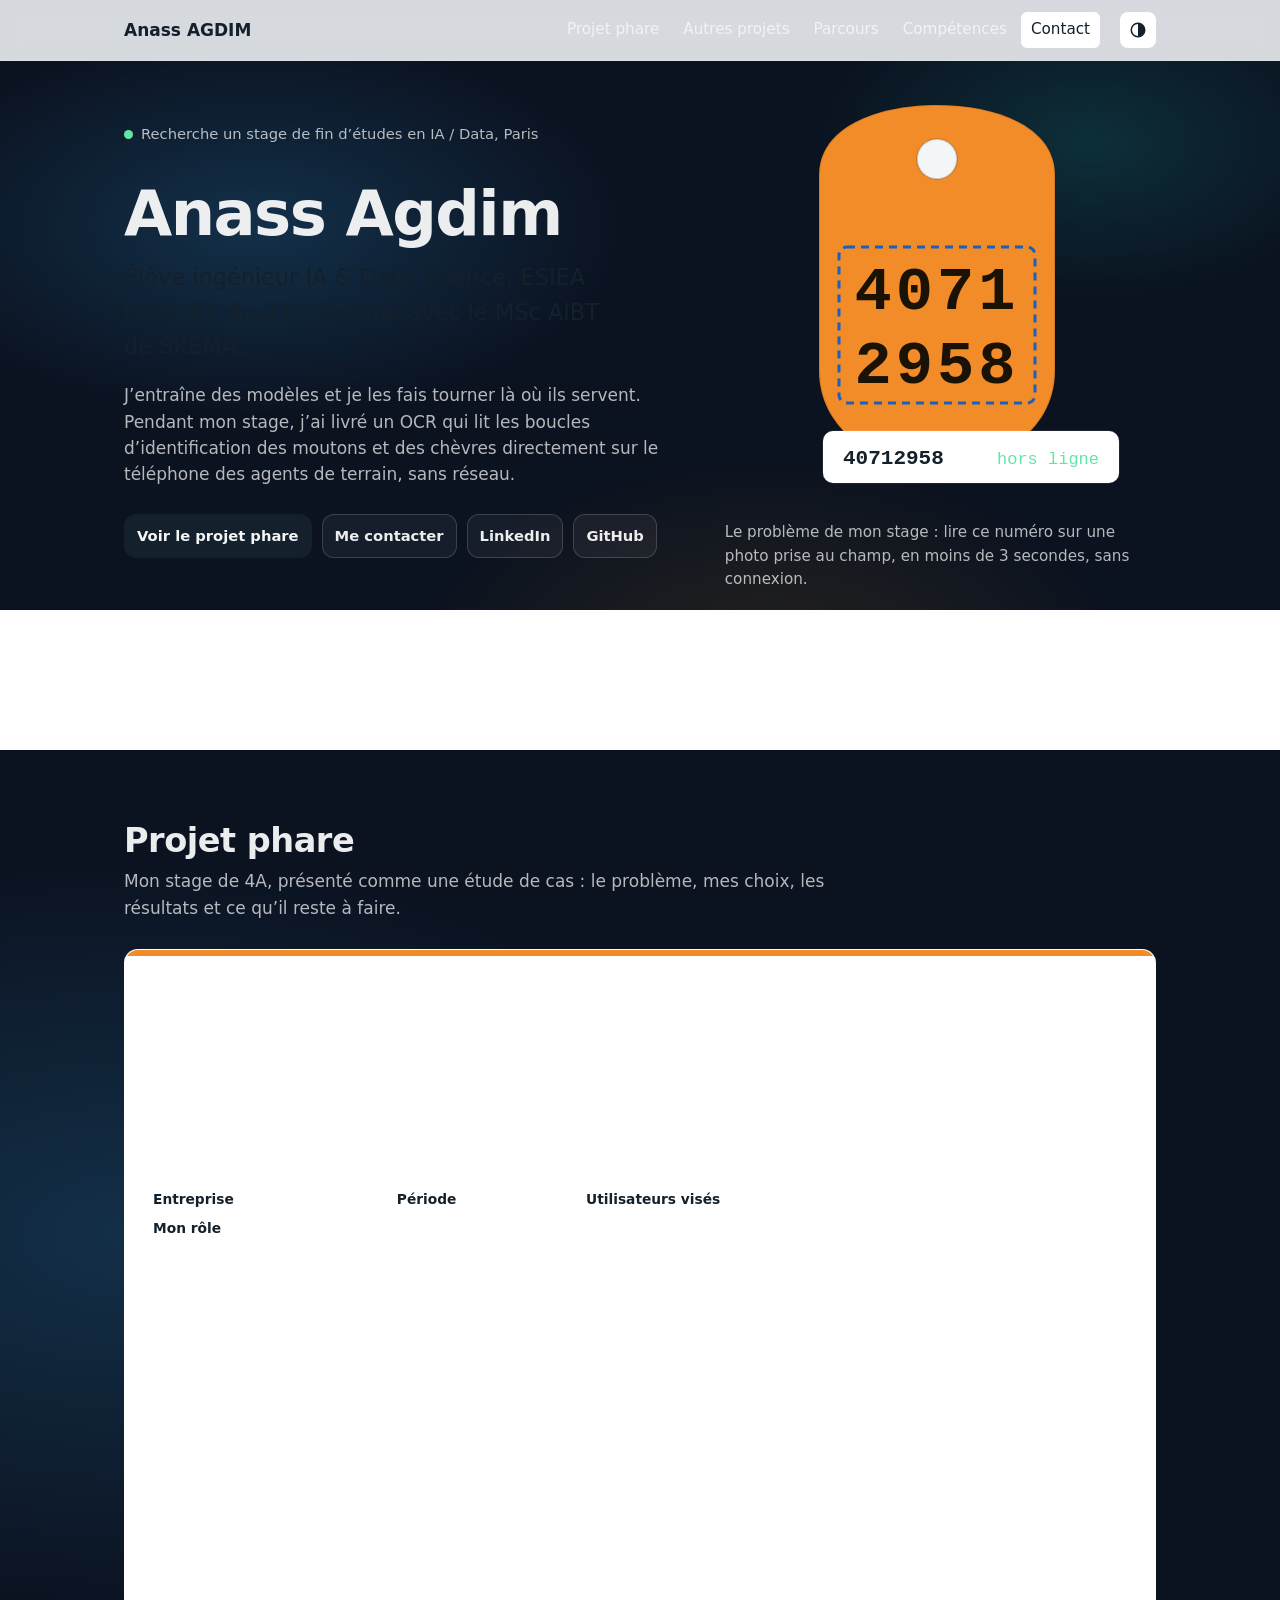
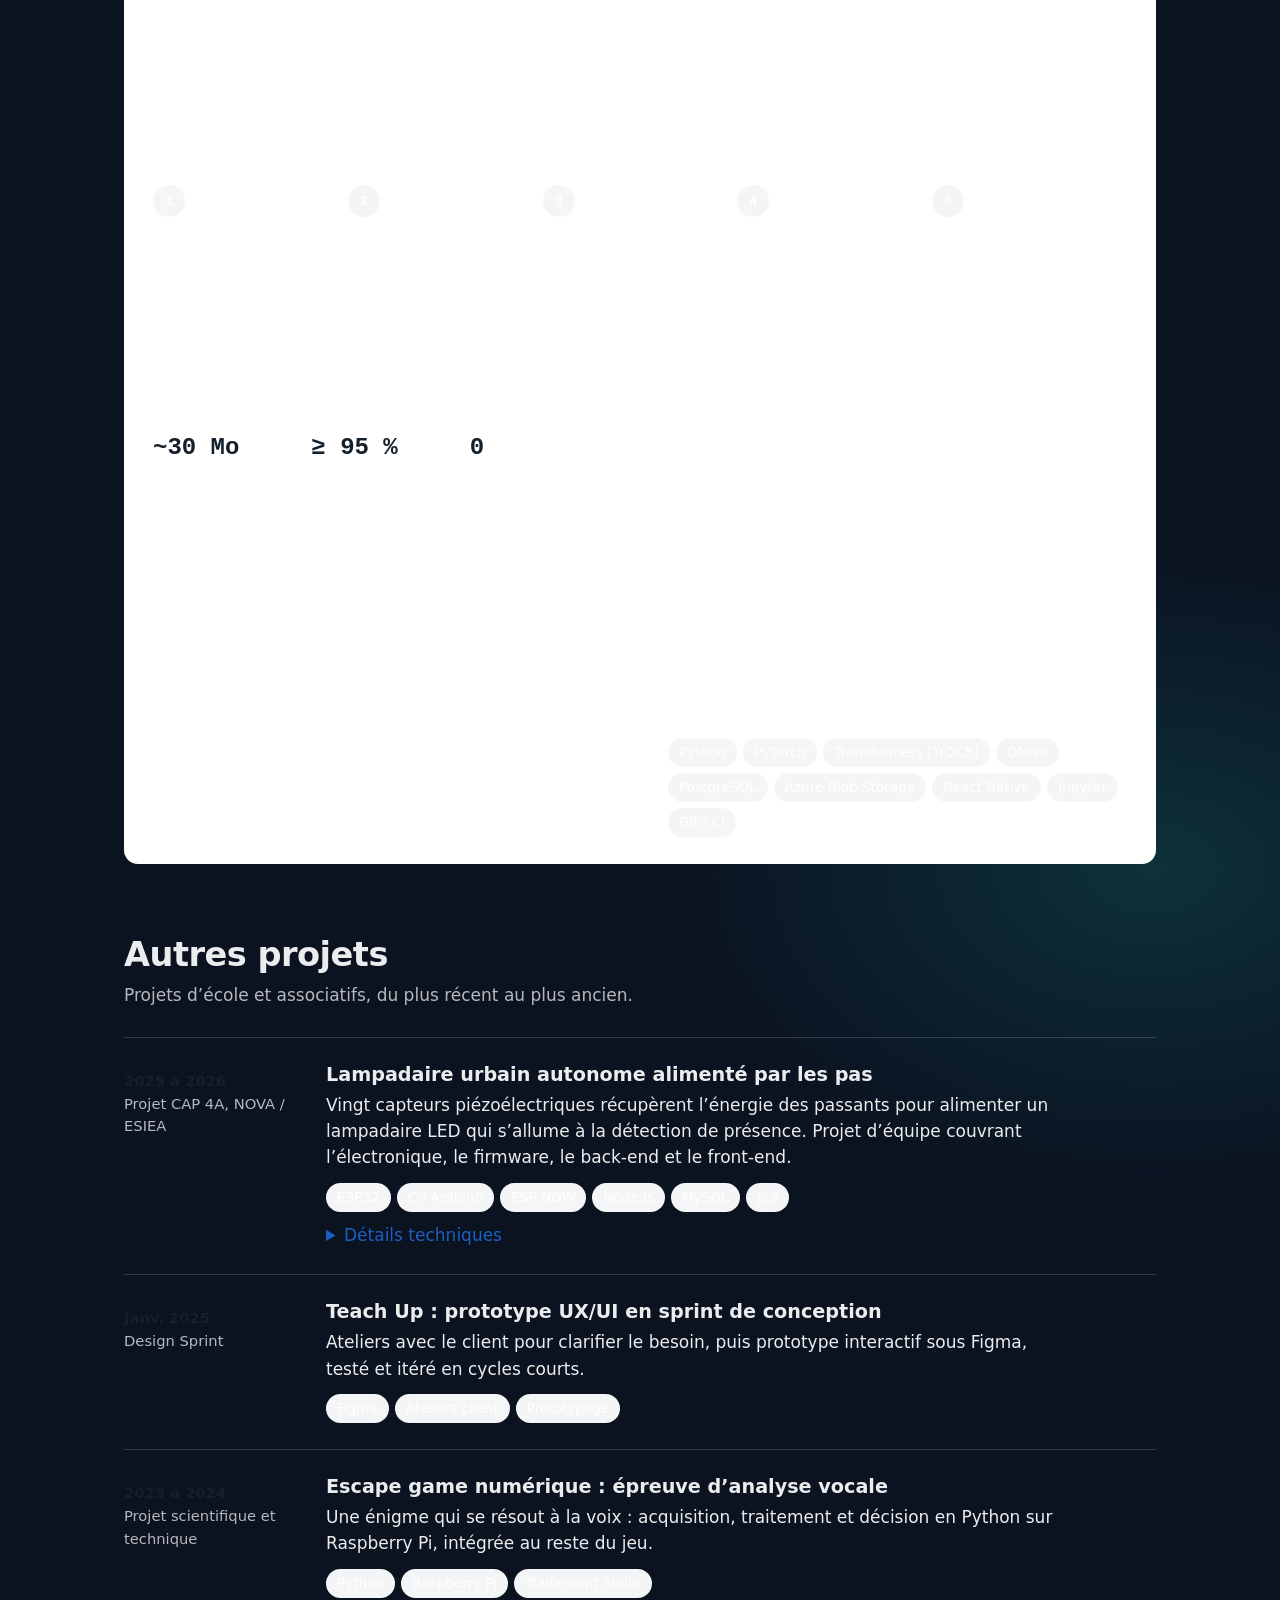
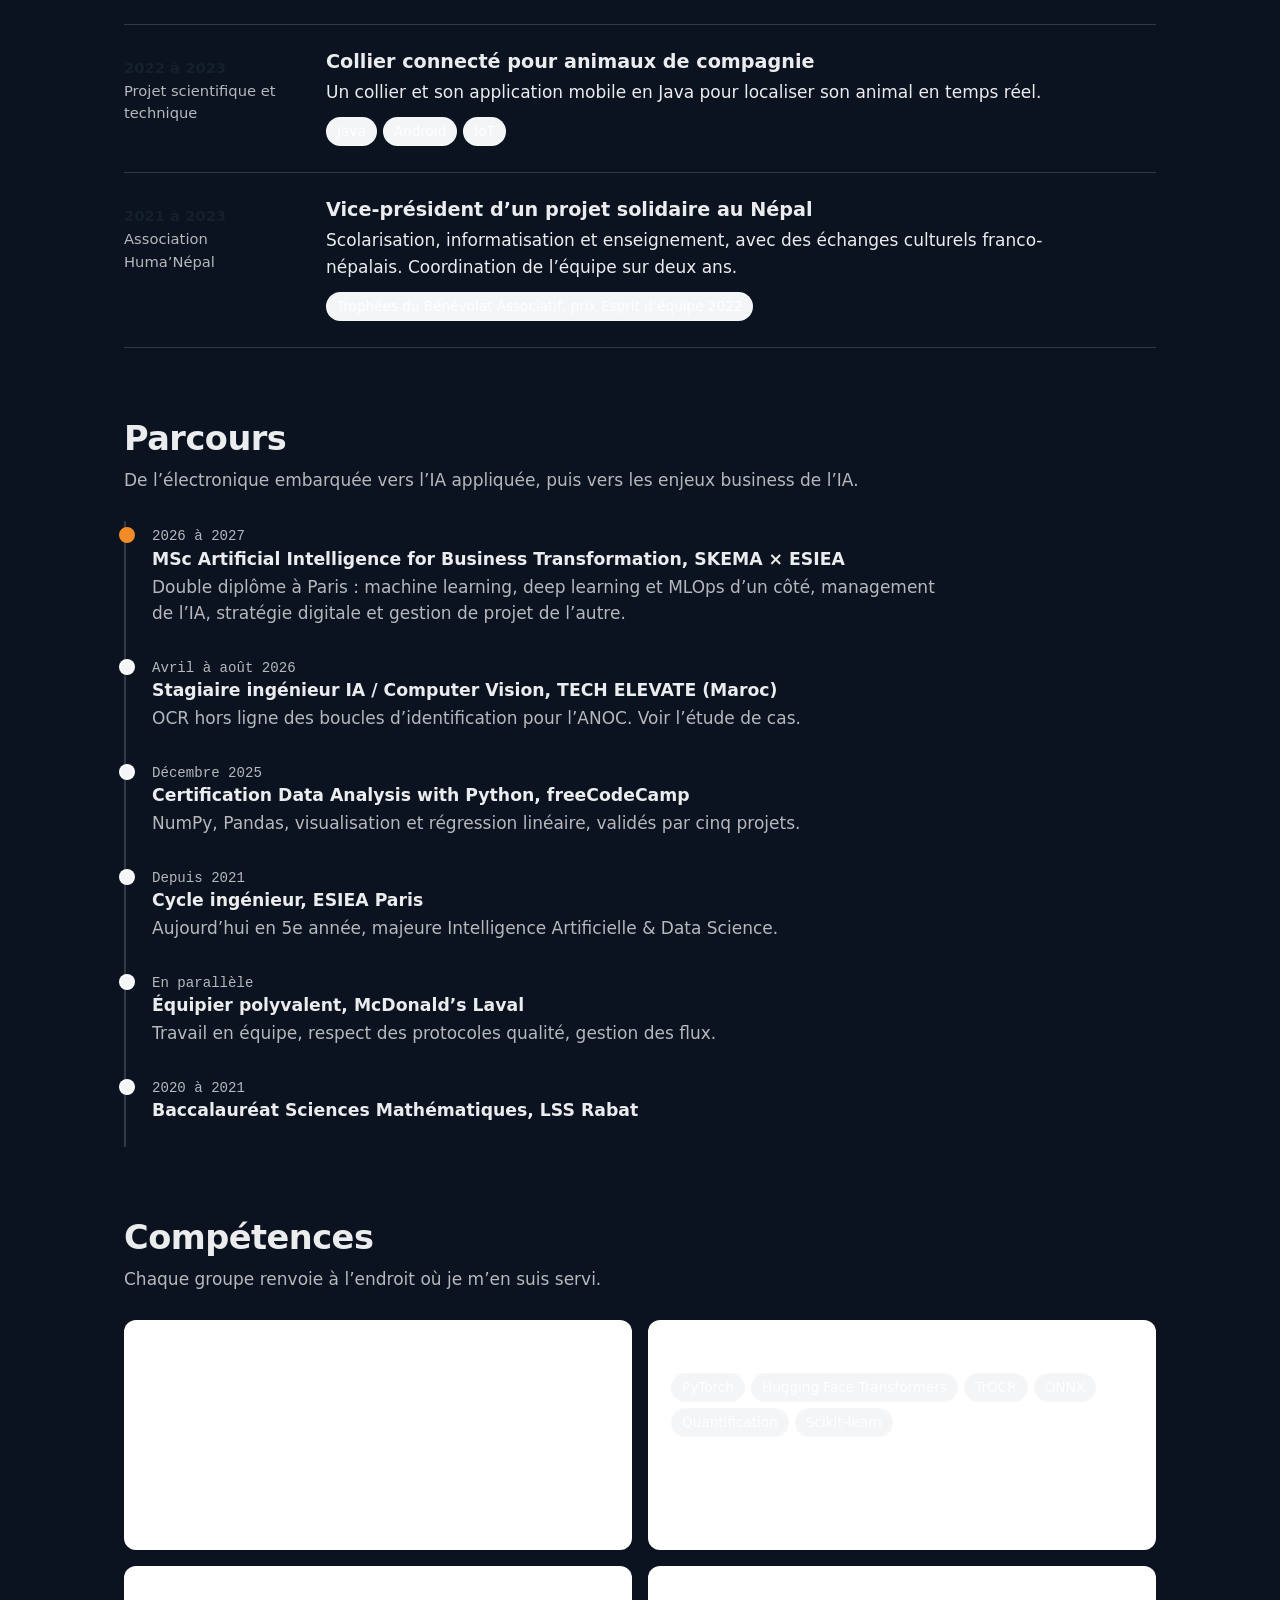
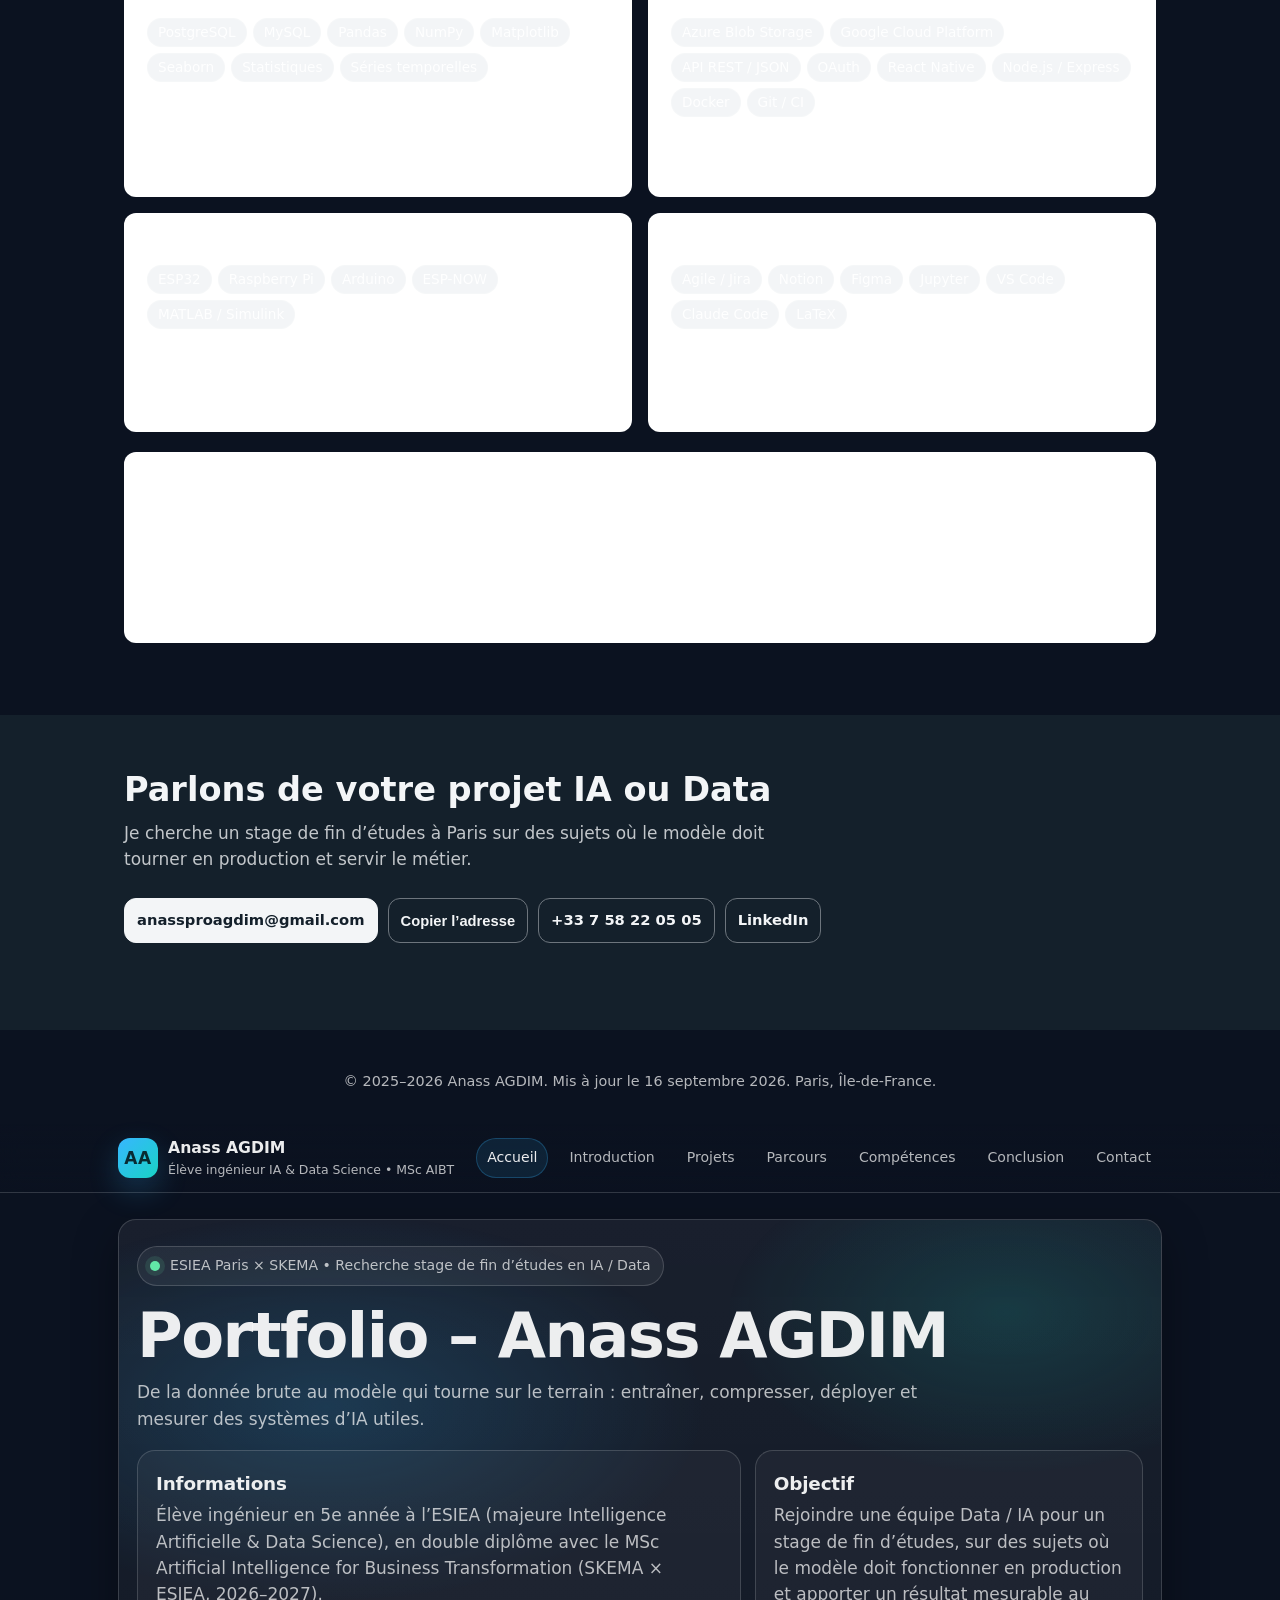
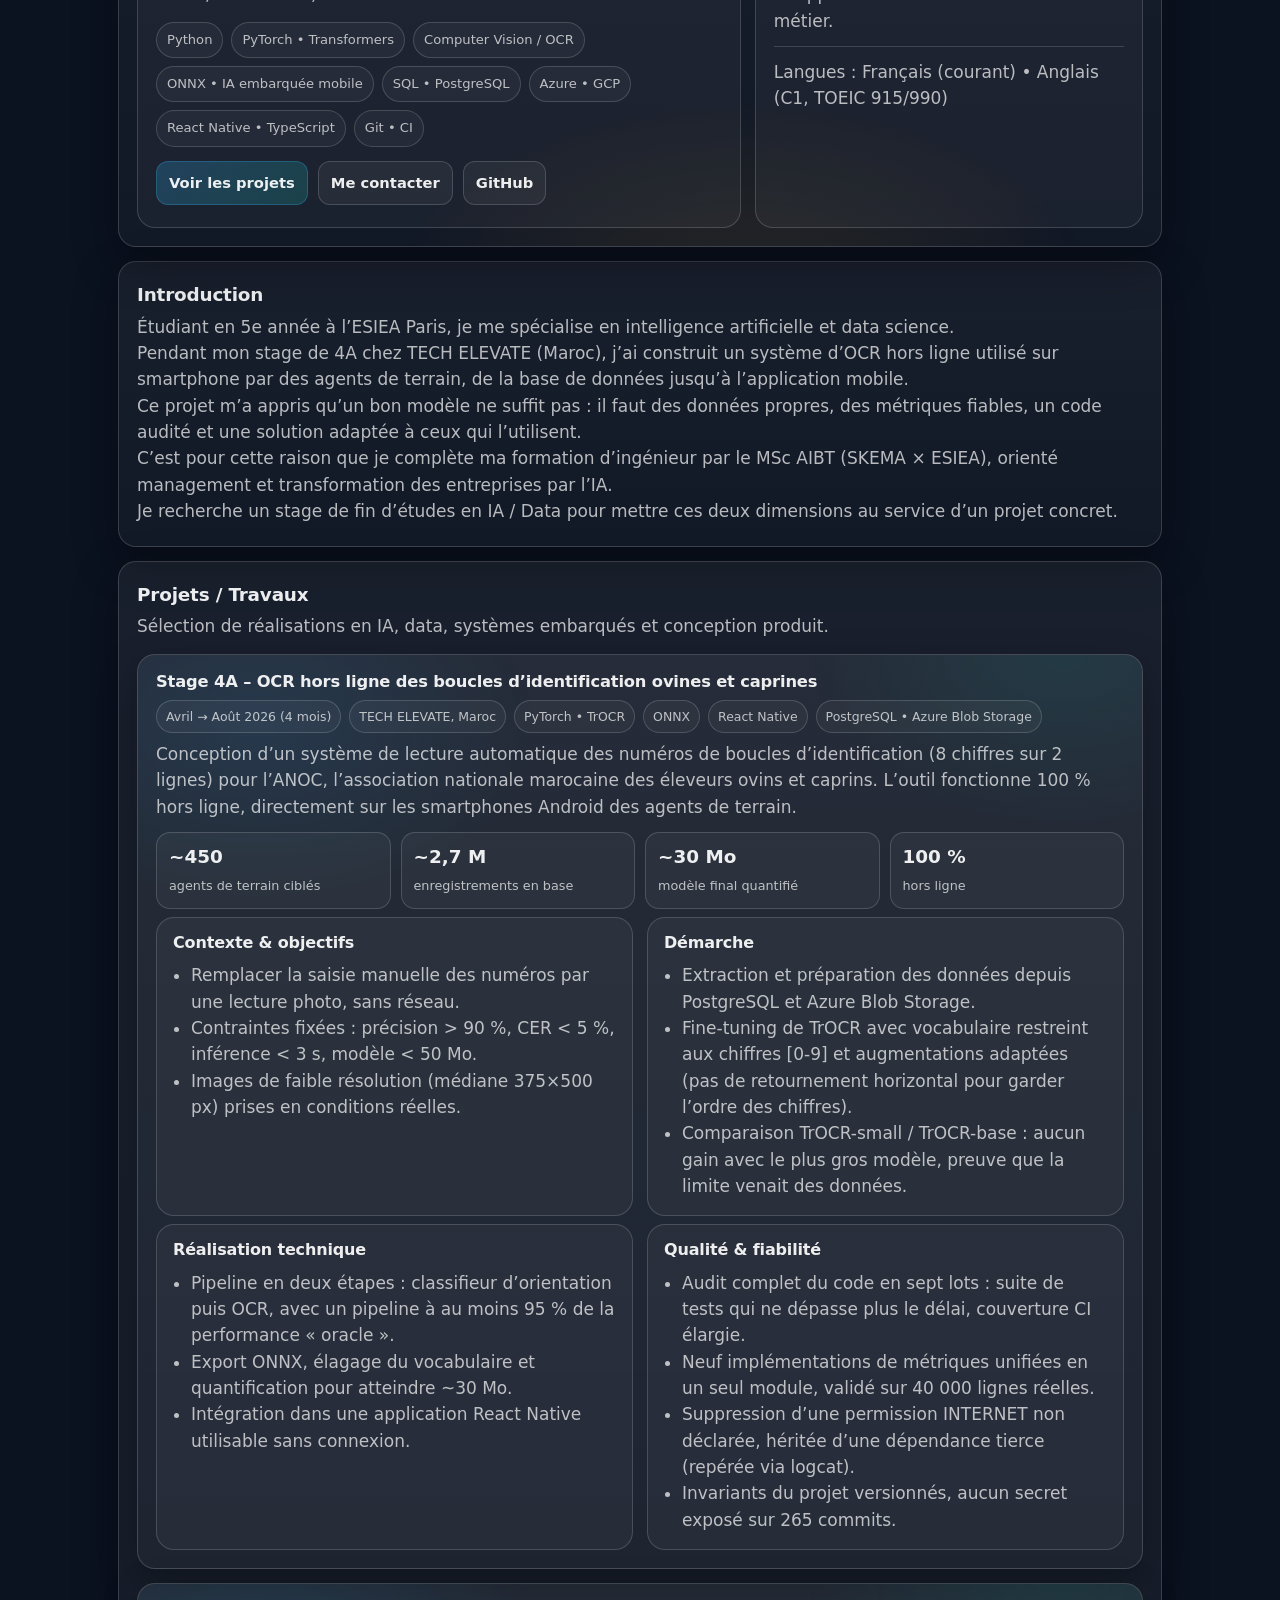
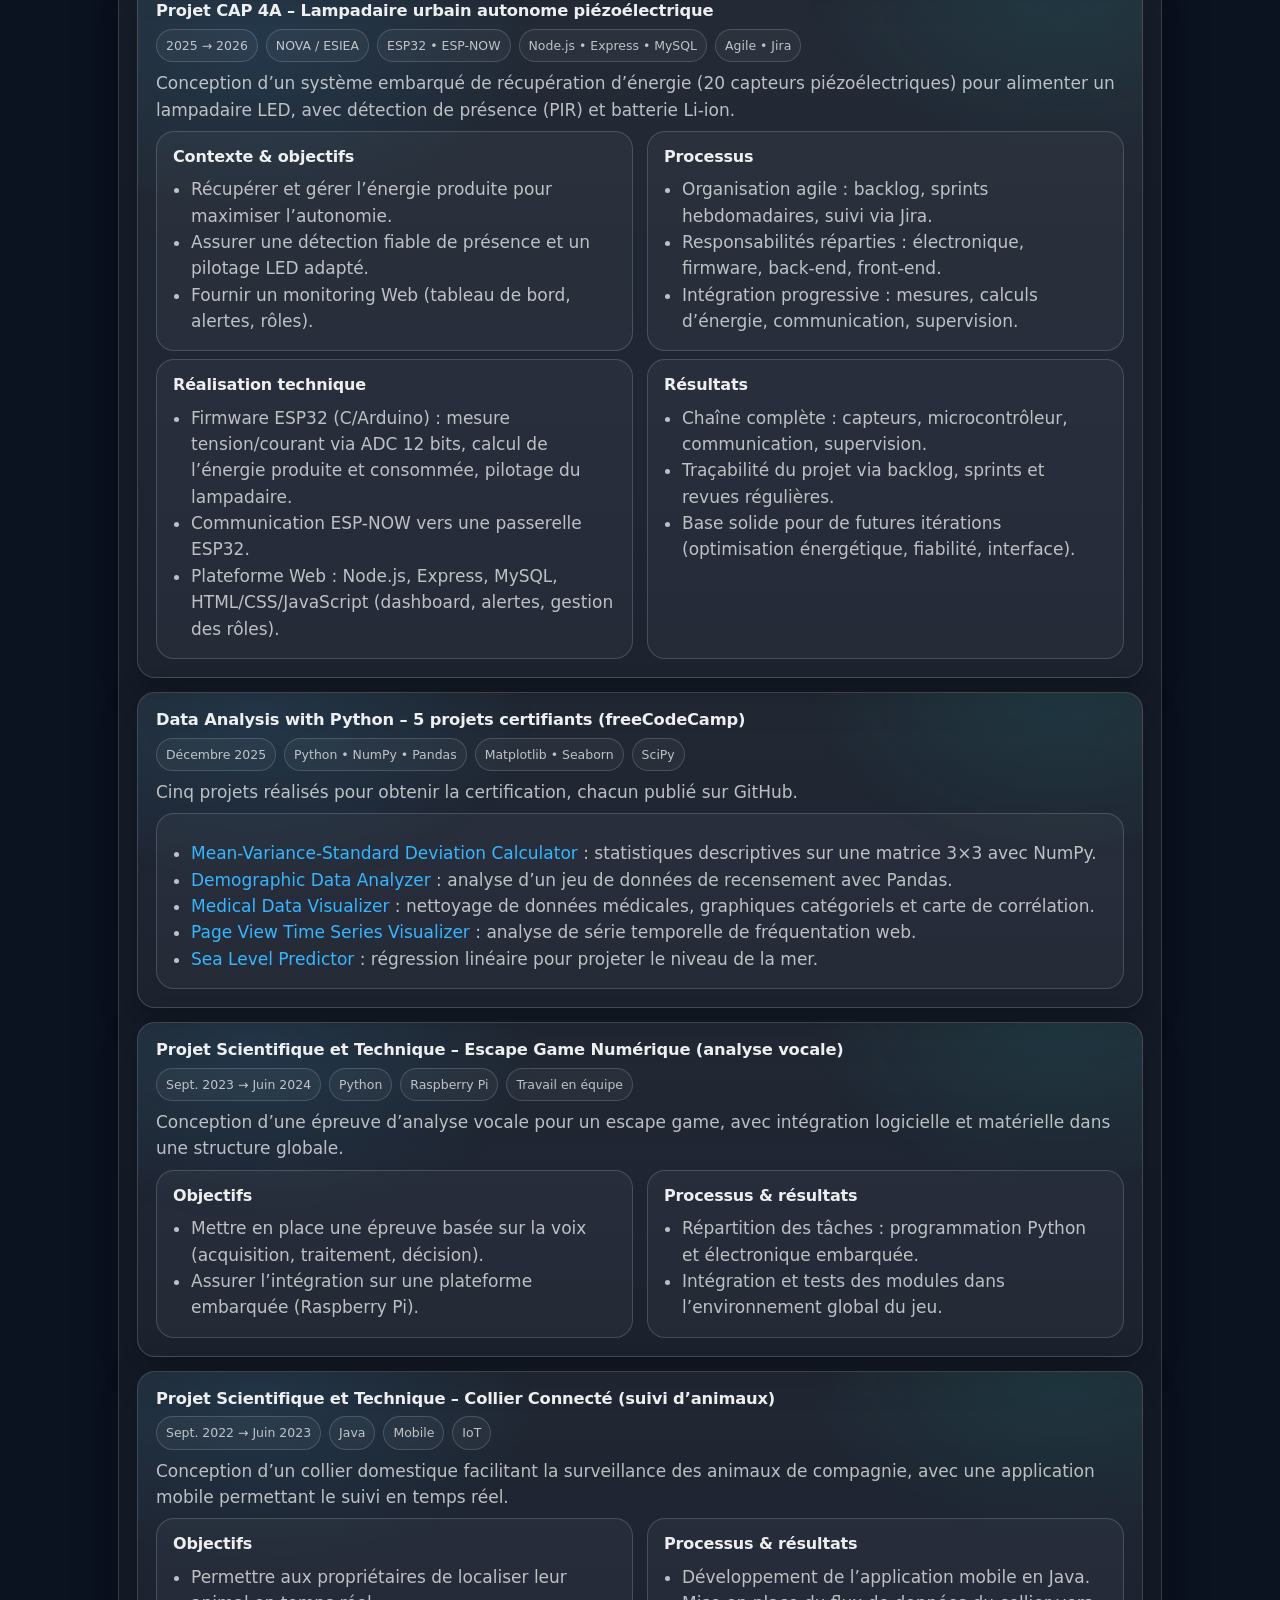
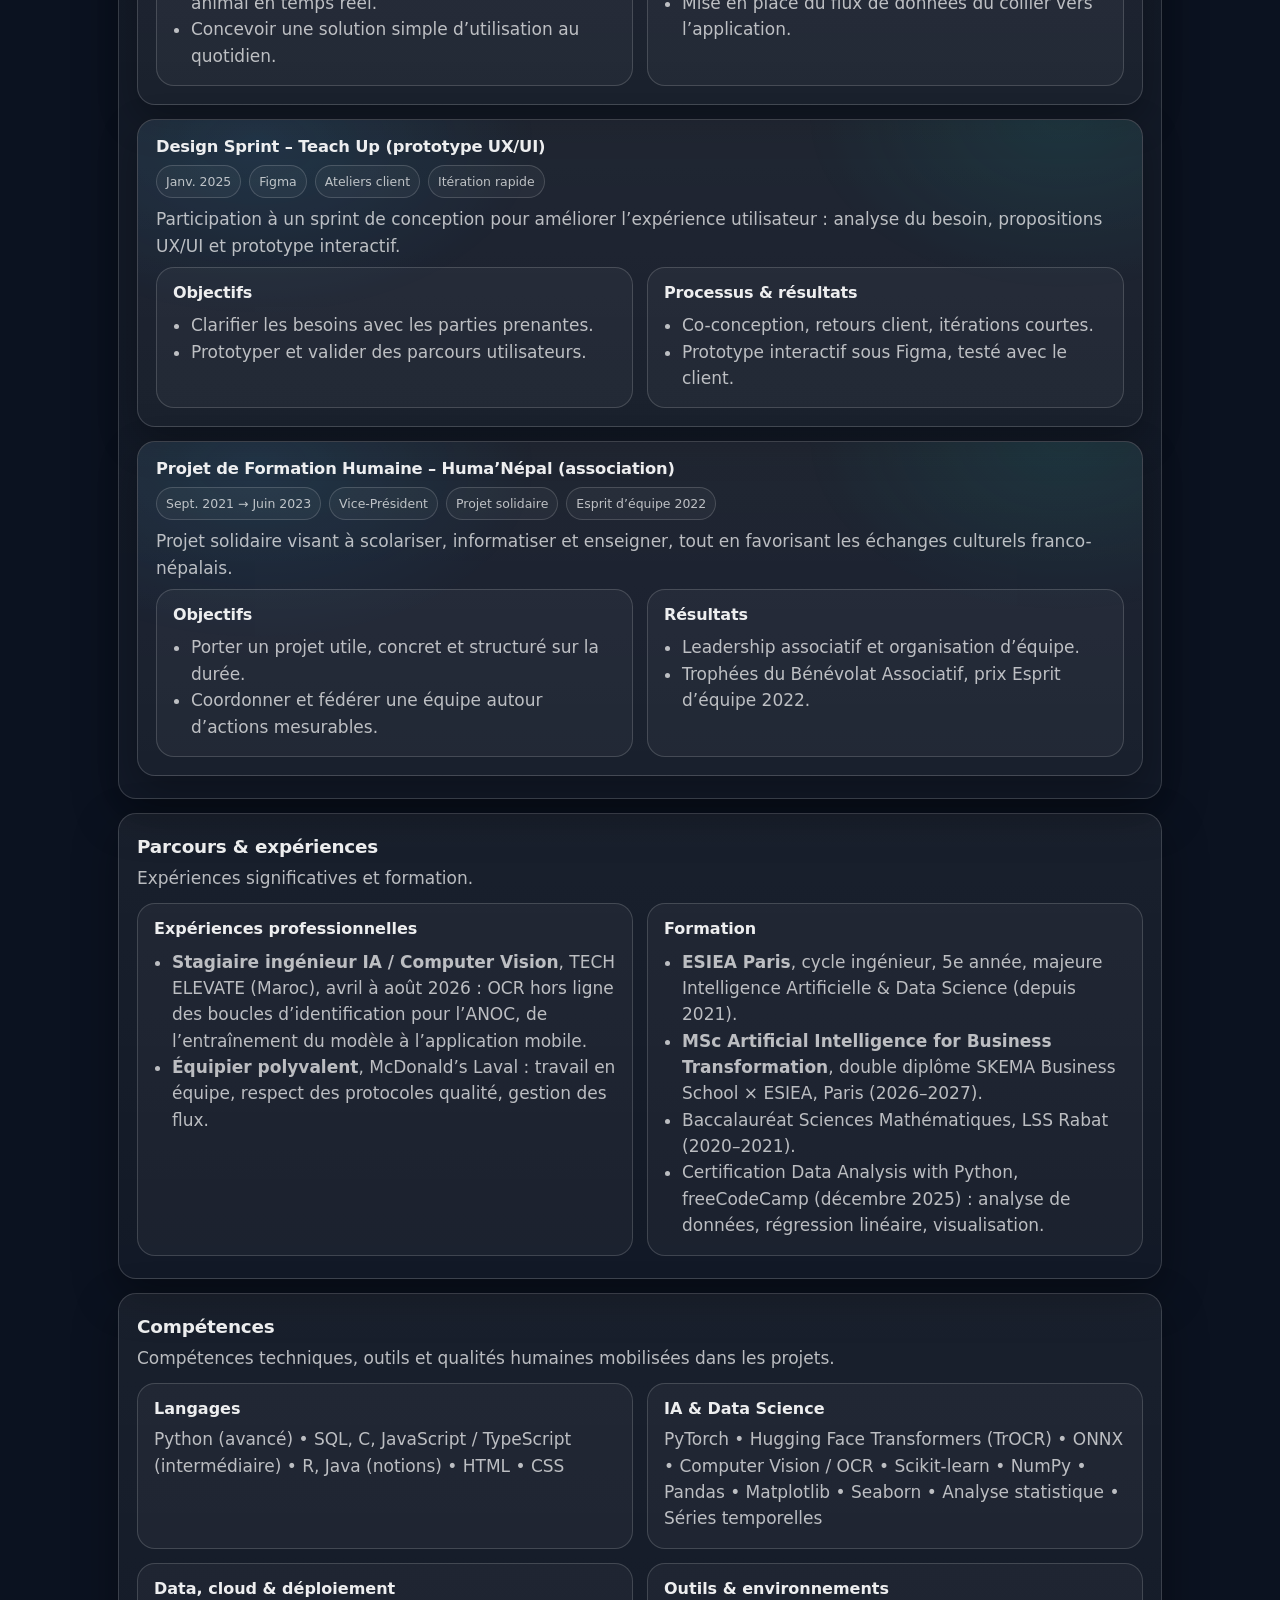
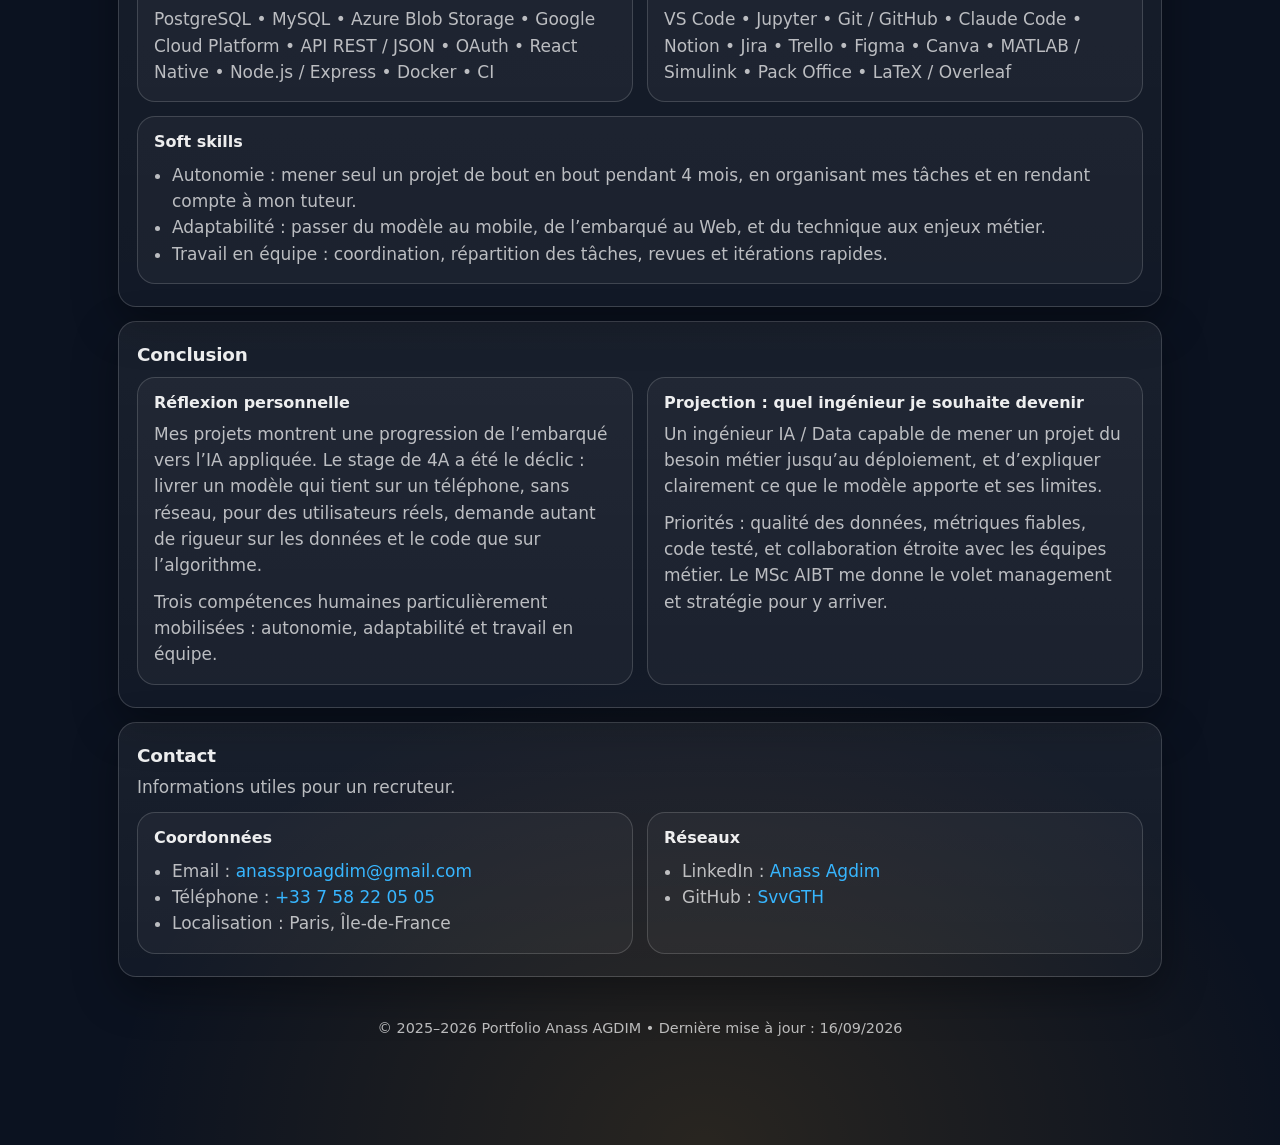
==== index.html @ 9e56bacd "Refonte UI/UX et contenu : étude de cas du stage, parcours, compétences reliées aux projets Nouveau " ====
<!doctype html>
<html lang="fr">
<head>
  <meta charset="utf-8" />
  <meta name="viewport" content="width=device-width, initial-scale=1" />
  <title>Anass AGDIM | Élève ingénieur IA &amp; Data Science</title>
  <meta name="description" content="Anass AGDIM, élève ingénieur IA et Data Science (ESIEA Paris) et étudiant du MSc AIBT (SKEMA x ESIEA). Projet phare : un OCR hors ligne sur smartphone pour les agents de terrain de l'ANOC. Recherche un stage de fin d'études en IA / Data." />
  <meta name="author" content="Anass AGDIM" />
  <link rel="canonical" href="https://svvgth.github.io/AGDIM_Anass_Portfolio/" />
  <meta property="og:type" content="profile" />
  <meta property="og:locale" content="fr_FR" />
  <meta property="og:title" content="Anass AGDIM | Élève ingénieur IA &amp; Data Science" />
  <meta property="og:description" content="OCR hors ligne sur smartphone, de la base de données à l'application. Recherche un stage de fin d'études en IA / Data à Paris." />
  <meta property="og:url" content="https://svvgth.github.io/AGDIM_Anass_Portfolio/" />
  <meta name="twitter:card" content="summary" />
  <meta name="theme-color" content="#f3f5f7" media="(prefers-color-scheme: light)" />
  <meta name="theme-color" content="#0f1720" media="(prefers-color-scheme: dark)" />
  <link rel="icon" href="data:image/svg+xml,<svg xmlns=%22http://www.w3.org/2000/svg%22 viewBox=%220 0 100 100%22><rect x=%2214%22 y=%2210%22 width=%2272%22 height=%2282%22 rx=%2222%22 fill=%22%23f28c28%22/><circle cx=%2250%22 cy=%2228%22 r=%228%22 fill=%22white%22/><text x=%2250%22 y=%2272%22 font-size=%2230%22 text-anchor=%22middle%22 font-family=%22monospace%22 font-weight=%22700%22>AA</text></svg>" />
  <link rel="preconnect" href="https://fonts.googleapis.com" />
  <link rel="preconnect" href="https://fonts.gstatic.com" crossorigin />
  <link href="https://fonts.googleapis.com/css2?family=IBM+Plex+Mono:wght@500;600&family=IBM+Plex+Sans:ital,wght@0,400;0,500;0,600;0,700;1,400&display=swap" rel="stylesheet" />

  <script type="application/ld+json">
  {
    "@context": "https://schema.org",
    "@type": "Person",
    "name": "Anass AGDIM",
    "jobTitle": "Élève ingénieur IA & Data Science",
    "url": "https://svvgth.github.io/AGDIM_Anass_Portfolio/",
    "email": "mailto:anassproagdim@gmail.com",
    "address": { "@type": "PostalAddress", "addressLocality": "Paris", "addressCountry": "FR" },
    "alumniOf": [
      { "@type": "CollegeOrUniversity", "name": "ESIEA" },
      { "@type": "CollegeOrUniversity", "name": "SKEMA Business School" }
    ],
    "knowsAbout": ["Machine Learning", "Computer Vision", "OCR", "PyTorch", "ONNX", "Data Science", "SQL"],
    "sameAs": ["https://www.linkedin.com/in/anass-agdim/", "https://github.com/SvvGTH"]
  }
  </script>

  <style>
    :root{
      --paper: #f3f5f7;
      --surface: #ffffff;
      --ink: #14202b;
      --muted: #52606d;
      --line: #d5dce3;
      --blue: #1d5fbf;
      --orange: #f28c28;
      --orange-ink: #a24c00;
      --tag-ink: #1b1206;
      --ok: #1f7a4d;
      --sans: "IBM Plex Sans", system-ui, -apple-system, "Segoe UI", Roboto, Arial, sans-serif;
      --mono: "IBM Plex Mono", ui-monospace, Menlo, Consolas, monospace;
      --max: 1120px;
      --read: 68ch;
    }
    @media (prefers-color-scheme: dark){
      :root:not([data-theme="light"]){
        --paper: #0f1720; --surface: #16212c; --ink: #e6ebf0; --muted: #a3afbb;
        --line: #2a3744; --blue: #8ab8ff; --orange: #f59a45; --orange-ink: #ffb36b; --ok: #6fd3a0;
      }
    }
    :root[data-theme="dark"]{
      --paper: #0f1720; --surface: #16212c; --ink: #e6ebf0; --muted: #a3afbb;
      --line: #2a3744; --blue: #8ab8ff; --orange: #f59a45; --orange-ink: #ffb36b; --ok: #6fd3a0;
    }

    *{ box-sizing: border-box; }
    html{ scroll-behavior: smooth; -webkit-text-size-adjust: 100%; }
    body{
      margin: 0;
      background: var(--paper);
      color: var(--ink);
      font-family: var(--sans);
      font-size: 1.0625rem;
      line-height: 1.6;
    }
    img, svg{ max-width: 100%; }
    a{ color: var(--blue); text-underline-offset: 3px; text-decoration-thickness: 1px; }
    a:hover{ text-decoration-thickness: 2px; }
    :focus-visible{ outline: 3px solid var(--orange); outline-offset: 3px; border-radius: 4px; }
    h1, h2, h3{ line-height: 1.15; margin: 0; }
    p{ margin: 0; }
    .wrap{ max-width: var(--max); margin: 0 auto; padding: 0 24px; }

    .skip{ position: absolute; left: -999px; top: 8px; background: var(--ink); color: var(--paper); padding: 10px 14px; border-radius: 8px; z-index: 100; }
    .skip:focus{ left: 12px; }

    /* Header */
    .top{
      position: sticky; top: 0; z-index: 50;
      background: color-mix(in srgb, var(--paper) 88%, transparent);
      backdrop-filter: blur(8px);
      border-bottom: 1px solid var(--line);
    }
    .top .wrap{ display: flex; align-items: center; gap: 20px; min-height: 60px; }
    .name{ font-weight: 700; color: var(--ink); text-decoration: none; white-space: nowrap; }
    .top nav{ display: flex; gap: 4px; margin-left: auto; overflow-x: auto; scrollbar-width: none; }
    .top nav::-webkit-scrollbar{ display: none; }
    .top nav a{ color: var(--muted); text-decoration: none; padding: 6px 10px; border-radius: 6px; white-space: nowrap; font-size: .95rem; }
    .top nav a:hover, .top nav a[aria-current="true"]{ color: var(--ink); background: var(--surface); }
    .theme{ display: grid; place-items: center; border: 1px solid var(--line); background: var(--surface); color: var(--ink); border-radius: 8px; width: 36px; height: 36px; cursor: pointer; flex: none; font-size: 1rem; }
    @media (max-width: 760px){
      .top .wrap{ flex-wrap: wrap; gap: 4px 12px; padding-top: 8px; padding-bottom: 6px; }
      .top nav{ order: 3; width: 100%; margin-left: -10px; }
      .theme{ margin-left: auto; }
    }

    /* Hero */
    .hero{ padding: 64px 0 40px; }
    .hero .wrap{ display: grid; grid-template-columns: 1.25fr 1fr; gap: 48px; align-items: center; }
    @media (max-width: 900px){ .hero .wrap{ grid-template-columns: 1fr; gap: 32px; } .hero{ padding-top: 36px; } }
    .status{ display: inline-flex; align-items: center; gap: 8px; font-size: .92rem; color: var(--muted); margin-bottom: 18px; }
    .status i{ width: 9px; height: 9px; border-radius: 50%; background: var(--ok); display: inline-block; }
    .hero h1{ font-size: clamp(2.3rem, 5.4vw, 3.9rem); letter-spacing: -.025em; font-weight: 700; }
    .role{ font-size: clamp(1.15rem, 2.2vw, 1.4rem); color: var(--ink); margin-top: 10px; font-weight: 500; max-width: 34ch; }
    .pitch{ color: var(--muted); margin-top: 18px; max-width: 56ch; }
    .actions{ display: flex; flex-wrap: wrap; gap: 10px; margin-top: 26px; }
    .btn{
      display: inline-flex; align-items: center; gap: 8px; min-height: 44px;
      padding: 10px 16px; border-radius: 8px; font-weight: 600; font-size: .98rem;
      text-decoration: none; border: 1px solid var(--line); color: var(--ink); background: var(--surface);
    }
    .btn.main{ background: var(--ink); color: var(--paper); border-color: var(--ink); }
    .btn:hover{ border-color: var(--ink); }

    /* Ear tag visual */
    .tagfig{ margin: 0; }
    .tagfig figcaption{ margin: 14px auto 0; color: var(--muted); font-size: .95rem; max-width: 44ch; }
    .earTag{ width: 100%; max-width: 420px; display: block; margin: 0 auto; }
    @media (max-width: 600px){ .earTag{ max-width: 280px; } .tagfig figcaption{ text-align: center; } }
    .earTag .digits{ font-family: var(--mono); font-weight: 600; fill: var(--tag-ink); }
    .scan{ fill: none; stroke: var(--blue); stroke-width: 3; stroke-dasharray: 8 6; }
    .readout rect{ fill: var(--surface); stroke: var(--line); }
    .readout text{ font-family: var(--mono); fill: var(--ink); }
    .readout .ok{ fill: var(--ok); }
    @media (prefers-reduced-motion: no-preference){
      .scan{ animation: box 1.1s ease-out .3s both; }
      .readout{ animation: show .5s ease-out 1.3s both; }
      @keyframes box{ from{ opacity: 0; transform: scale(1.12); transform-origin: 210px 250px; } to{ opacity: 1; transform: scale(1); transform-origin: 210px 250px; } }
      @keyframes show{ from{ opacity: 0; transform: translateY(8px); } to{ opacity: 1; transform: none; } }
    }

    /* Facts */
    .facts{ border-top: 1px solid var(--line); border-bottom: 1px solid var(--line); background: var(--surface); }
    .facts dl{ margin: 0; display: grid; grid-template-columns: repeat(4, 1fr); }
    .facts dl > div{ padding: 18px 20px 18px 0; }
    .facts dl > div + div{ padding-left: 20px; border-left: 1px solid var(--line); }
    .facts dt{ font-size: .85rem; color: var(--muted); }
    .facts dd{ margin: 2px 0 0; font-weight: 600; }
    @media (max-width: 860px){
      .facts dl{ grid-template-columns: 1fr 1fr; }
      .facts dl > div, .facts dl > div + div{ padding: 14px 12px 14px 0; border-left: 0; }
      .facts dl > div:nth-child(even){ padding-left: 16px; border-left: 1px solid var(--line); }
      .facts dl > div:nth-child(n+3){ border-top: 1px solid var(--line); }
    }

    /* Sections */
    section{ scroll-margin-top: 80px; }
    .block{ padding: 72px 0 0; }
    .block > .wrap > h2{ font-size: clamp(1.6rem, 3vw, 2.1rem); letter-spacing: -.015em; }
    .lead{ color: var(--muted); margin-top: 8px; max-width: var(--read); }

    /* Case study */
    .case{ margin-top: 28px; background: var(--surface); border: 1px solid var(--line); border-radius: 14px; overflow: hidden; }
    .case-head{ padding: 28px 28px 24px; border-bottom: 1px solid var(--line); border-top: 6px solid var(--orange); }
    .case-head h3{ font-size: clamp(1.3rem, 2.4vw, 1.65rem); max-width: 30ch; }
    .case-head .summary{ margin-top: 12px; max-width: var(--read); }
    .meta{ display: flex; flex-wrap: wrap; gap: 8px 22px; margin-top: 16px; font-size: .92rem; color: var(--muted); }
    .meta b{ color: var(--ink); font-weight: 600; }
    .case-body{ display: grid; grid-template-columns: 1fr 1fr; }
    .case-body > div{ padding: 26px 28px; }
    .case-body > div:nth-child(odd){ border-right: 1px solid var(--line); }
    .case-body > div + div + div{ border-top: 1px solid var(--line); }
    .case-body .full{ grid-column: 1 / -1; border-right: 0 !important; }
    @media (max-width: 820px){
      .case-body{ grid-template-columns: 1fr; }
      .case-body > div{ border-right: 0 !important; padding: 22px 20px; }
      .case-body > div + div{ border-top: 1px solid var(--line); }
      .case-head{ padding: 22px 20px; }
    }
    .case h4{ font-size: 1rem; margin: 0 0 10px; }
    .case ul{ margin: 0; padding-left: 20px; }
    .case li + li{ margin-top: 6px; }

    table.targets{ width: 100%; border-collapse: collapse; font-size: .96rem; }
    .targets th, .targets td{ text-align: left; padding: 8px 10px 8px 0; border-bottom: 1px solid var(--line); vertical-align: top; }
    .targets th{ font-weight: 600; color: var(--muted); font-size: .85rem; }
    .targets td:last-child{ font-family: var(--mono); font-weight: 500; white-space: nowrap; }
    .tablewrap{ overflow-x: auto; }

    ol.steps{ list-style: none; margin: 0; padding: 0; display: grid; grid-template-columns: repeat(5, 1fr); gap: 0; counter-reset: s; }
    ol.steps li{ counter-increment: s; padding: 0 16px 0 0; margin: 0; position: relative; }
    ol.steps li::before{
      content: counter(s); display: grid; place-items: center; width: 30px; height: 30px; border-radius: 50%;
      background: var(--paper); border: 1px solid var(--line); font-family: var(--mono); font-weight: 600; font-size: .85rem; margin-bottom: 10px;
    }
    ol.steps li::after{ content: ""; position: absolute; top: 15px; left: 38px; right: 8px; height: 1px; background: var(--line); }
    ol.steps li:last-child::after{ display: none; }
    ol.steps strong{ display: block; }
    ol.steps span{ display: block; margin-top: 2px; color: var(--muted); font-size: .94rem; line-height: 1.5; }
    @media (max-width: 900px){
      ol.steps{ grid-template-columns: 1fr; gap: 16px; }
      ol.steps li{ padding: 0 0 0 44px; }
      ol.steps li::before{ position: absolute; left: 0; top: 0; margin: 0; }
      ol.steps li::after{ display: none; }
    }

    .figures{ display: grid; grid-template-columns: repeat(3, 1fr); gap: 16px; margin: 4px 0 14px; }
    .figures p{ font-size: .92rem; color: var(--muted); }
    .figures strong{ display: block; font-size: 1.5rem; color: var(--ink); font-family: var(--mono); font-weight: 600; line-height: 1.2; }
    @media (max-width: 520px){ .figures{ grid-template-columns: 1fr 1fr; } }

    .chips{ display: flex; flex-wrap: wrap; gap: 6px; list-style: none; padding: 0 !important; margin: 0; }
    .chips li{ margin: 0 !important; font-size: .85rem; padding: 3px 10px; border-radius: 999px; border: 1px solid var(--line); background: var(--paper); }

    /* Other projects */
    .projects{ margin-top: 28px; border-top: 1px solid var(--line); }
    .proj{ display: grid; grid-template-columns: 170px 1fr; gap: 8px 32px; padding: 26px 0; border-bottom: 1px solid var(--line); }
    .proj .when{ color: var(--muted); font-size: .92rem; }
    .proj .when b{ display: block; color: var(--ink); font-weight: 600; }
    .proj h3{ font-size: 1.2rem; }
    .proj p{ margin-top: 6px; max-width: var(--read); }
    .proj .chips{ margin-top: 12px; }
    .proj details{ margin-top: 10px; }
    .proj summary{ cursor: pointer; color: var(--blue); font-weight: 500; width: fit-content; }
    .proj details ul{ margin: 8px 0 0; padding-left: 20px; max-width: var(--read); }
    @media (max-width: 700px){ .proj{ grid-template-columns: 1fr; } }

    /* Timeline */
    .timeline{ list-style: none; margin: 28px 0 0; padding: 0; border-left: 2px solid var(--line); }
    .timeline li{ position: relative; padding: 0 0 26px 26px; max-width: 76ch; }
    .timeline li::before{ content: ""; position: absolute; left: -7px; top: 6px; width: 12px; height: 12px; border-radius: 50%; background: var(--paper); border: 2px solid var(--muted); }
    .timeline li.now::before{ background: var(--orange); border-color: var(--orange); }
    .timeline time{ font-family: var(--mono); font-size: .88rem; color: var(--muted); }
    .timeline h3{ font-size: 1.08rem; margin-top: 2px; }
    .timeline p{ color: var(--muted); margin-top: 4px; }

    /* Skills */
    .skills{ margin-top: 28px; display: grid; grid-template-columns: repeat(2, 1fr); gap: 16px; }
    .skill{ background: var(--surface); border: 1px solid var(--line); border-radius: 12px; padding: 20px 22px; }
    .skill h3{ font-size: 1.05rem; }
    .skill .chips{ margin-top: 12px; }
    .skill p{ margin-top: 12px; font-size: .94rem; color: var(--muted); }
    @media (max-width: 760px){ .skills{ grid-template-columns: 1fr; } }
    .levels{ list-style: none; margin: 12px 0 0; padding: 0; }
    .levels li{ display: flex; justify-content: space-between; gap: 12px; padding: 6px 0; border-bottom: 1px dashed var(--line); }
    .levels li:last-child{ border-bottom: 0; }
    .levels span{ color: var(--muted); font-size: .92rem; text-align: right; }

    .certs{ margin-top: 20px; background: var(--surface); border: 1px solid var(--line); border-radius: 12px; padding: 20px 22px; }
    .certs h3{ font-size: 1.05rem; }
    .certs p{ color: var(--muted); margin-top: 6px; max-width: var(--read); }
    .certs ul{ margin: 10px 0 0; padding-left: 20px; columns: 2; column-gap: 32px; }
    .certs li{ break-inside: avoid; margin-bottom: 4px; }
    @media (max-width: 700px){ .certs ul{ columns: 1; } }

    /* Contact */
    .contact{ margin: 72px 0 0; background: var(--ink); color: var(--paper); padding: 56px 0; }
    .contact h2{ font-size: clamp(1.6rem, 3vw, 2.1rem); }
    .contact p{ color: color-mix(in srgb, var(--paper) 78%, var(--ink)); margin-top: 10px; max-width: 60ch; }
    .contact .actions .btn{ background: transparent; color: var(--paper); border-color: color-mix(in srgb, var(--paper) 40%, var(--ink)); }
    .contact .actions .btn.main{ background: var(--paper); color: var(--ink); border-color: var(--paper); }
    .contact a{ color: inherit; }
    .copied{ min-height: 1.4em; font-size: .92rem; margin-top: 10px; }
    footer{ padding: 22px 0 32px; color: var(--muted); font-size: .9rem; }

    @media print{
      .top, .theme, .actions, .skip{ display: none !important; }
      body{ background: #fff; color: #000; font-size: 11pt; }
      .contact{ background: #fff; color: #000; padding: 0; }
      .block{ padding-top: 24px; }
      .case, .skill, .certs{ break-inside: avoid; }
      details > *{ display: block; }
    }
    @media (prefers-reduced-motion: reduce){ html{ scroll-behavior: auto; } }
  </style>
</head>

<body>
  <a class="skip" href="#main">Aller au contenu</a>

  <header class="top">
    <div class="wrap">
      <a class="name" href="#top">Anass AGDIM</a>
      <nav aria-label="Navigation principale">
        <a href="#projet-phare">Projet phare</a>
        <a href="#projets">Autres projets</a>
        <a href="#parcours">Parcours</a>
        <a href="#competences">Compétences</a>
        <a href="#contact">Contact</a>
      </nav>
      <button class="theme" type="button" id="theme" aria-label="Changer le thème clair ou sombre"><svg width="18" height="18" viewBox="0 0 24 24" aria-hidden="true"><circle cx="12" cy="12" r="9" fill="none" stroke="currentColor" stroke-width="2"/><path d="M12 3a9 9 0 0 1 0 18z" fill="currentColor"/></svg></button>
    </div>
  </header>

  <main id="main">
    <section class="hero" id="top" aria-labelledby="hero-title">
      <div class="wrap">
        <div>
          <p class="status"><i aria-hidden="true"></i>Recherche un stage de fin d’études en IA / Data, Paris</p>
          <h1 id="hero-title">Anass Agdim</h1>
          <p class="role">Élève ingénieur IA &amp; Data Science, ESIEA Paris. En double diplôme avec le MSc AIBT de SKEMA.</p>
          <p class="pitch">
            J’entraîne des modèles et je les fais tourner là où ils servent. Pendant mon stage, j’ai livré un OCR qui lit les boucles d’identification des moutons et des chèvres directement sur le téléphone des agents de terrain, sans réseau.
          </p>
          <div class="actions">
            <a class="btn main" href="#projet-phare">Voir le projet phare</a>
            <a class="btn" href="#contact">Me contacter</a>
            <a class="btn" href="https://www.linkedin.com/in/anass-agdim/" target="_blank" rel="noopener">LinkedIn</a>
            <a class="btn" href="https://github.com/SvvGTH" target="_blank" rel="noopener">GitHub</a>
          </div>
        </div>

        <figure class="tagfig">
          <svg class="earTag" viewBox="0 0 420 420" role="img" aria-labelledby="tag-title tag-desc">
            <title id="tag-title">Boucle d’identification lue par l’OCR</title>
            <desc id="tag-desc">Une boucle orange portant le numéro 4071 2958 sur deux lignes, encadrée par la détection, et le résultat lu : 40712958.</desc>
            <path d="M210 18c60 0 118 22 118 70v196c0 56-52 96-118 96S92 340 92 284V88c0-48 58-70 118-70z" fill="var(--orange)" />
            <path d="M210 18c60 0 118 22 118 70v196c0 56-52 96-118 96S92 340 92 284V88c0-48 58-70 118-70z" fill="none" stroke="#000" stroke-opacity=".12" stroke-width="2" />
            <circle cx="210" cy="72" r="20" fill="var(--paper)" stroke="#000" stroke-opacity=".15" stroke-width="2" />
            <text class="digits" x="210" y="222" font-size="62" text-anchor="middle" letter-spacing="4">4071</text>
            <text class="digits" x="210" y="296" font-size="62" text-anchor="middle" letter-spacing="4">2958</text>
            <rect class="scan" x="112" y="160" width="196" height="156" rx="8" />
            <g class="readout">
              <rect x="96" y="344" width="296" height="52" rx="10" />
              <text x="116" y="377" font-size="21" font-weight="600">40712958</text>
              <text class="ok" x="270" y="377" font-size="17">hors ligne</text>
            </g>
          </svg>
          <figcaption>Le problème de mon stage : lire ce numéro sur une photo prise au champ, en moins de 3 secondes, sans connexion.</figcaption>
        </figure>
      </div>
    </section>

    <section class="facts" aria-label="En bref">
      <div class="wrap">
        <dl>
          <div><dt>Formation</dt><dd>ESIEA, 5e année, majeure IA &amp; Data</dd></div>
          <div><dt>Double diplôme</dt><dd>MSc AIBT, SKEMA × ESIEA (2026–2027)</dd></div>
          <div><dt>Dernière expérience</dt><dd>Stage IA, TECH ELEVATE (4&nbsp;mois)</dd></div>
          <div><dt>Langues</dt><dd>Français courant, anglais C1 (TOEIC 915)</dd></div>
        </dl>
      </div>
    </section>

    <!-- PROJET PHARE -->
    <section class="block" id="projet-phare" aria-labelledby="pp-title">
      <div class="wrap">
        <h2 id="pp-title">Projet phare</h2>
        <p class="lead">Mon stage de 4A, présenté comme une étude de cas : le problème, mes choix, les résultats et ce qu’il reste à faire.</p>

        <article class="case">
          <div class="case-head">
            <h3>OCR hors ligne des boucles d’identification ovines et caprines</h3>
            <p class="summary">
              Les agents de l’ANOC, l’association nationale marocaine des éleveurs ovins et caprins, saisissent à la main les numéros à 8 chiffres des boucles d’oreille des animaux, souvent là où il n’y a pas de réseau. J’ai construit la chaîne qui remplace cette saisie par une photo : des données en base jusqu’au modèle embarqué dans l’application Android.
            </p>
            <p class="meta">
              <span><b>Entreprise</b> TECH ELEVATE, Maroc</span>
              <span><b>Période</b> avril à août 2026</span>
              <span><b>Utilisateurs visés</b> ~450 agents de terrain</span>
              <span><b>Mon rôle</b> données, modèle, export, intégration mobile, audit du code</span>
            </p>
          </div>

          <div class="case-body">
            <div>
              <h4>Les contraintes du terrain</h4>
              <div class="tablewrap">
                <table class="targets">
                  <thead><tr><th scope="col">Critère</th><th scope="col">Cible</th></tr></thead>
                  <tbody>
                    <tr><td>Précision de lecture</td><td>&gt; 90 %</td></tr>
                    <tr><td>Taux d’erreur caractère (CER)</td><td>&lt; 5 %</td></tr>
                    <tr><td>Temps d’inférence</td><td>&lt; 3 s</td></tr>
                    <tr><td>Taille du modèle</td><td>&lt; 50 Mo</td></tr>
                    <tr><td>Connexion requise</td><td>aucune</td></tr>
                  </tbody>
                </table>
              </div>
              <p style="margin-top:12px; color:var(--muted); font-size:.94rem;">Difficulté principale : des photos de faible résolution (médiane 375×500 px), prises en conditions réelles.</p>
            </div>

            <div>
              <h4>Les décisions qui comptent</h4>
              <ul>
                <li><strong>Vocabulaire réduit aux chiffres 0 à 9</strong> : le modèle ne peut plus confondre un 0 avec un O.</li>
                <li><strong>Pas de retournement horizontal</strong> en augmentation de données, pour ne jamais inverser l’ordre des chiffres.</li>
                <li><strong>Un plus gros modèle n’a rien apporté</strong> : TrOCR-base a fait jeu égal avec TrOCR-small. La limite venait des données, pas de l’architecture, donc j’ai gardé le petit modèle.</li>
                <li><strong>Un classifieur d’orientation avant l’OCR</strong> pour redresser les photos, qui atteint au moins 95 % de la performance obtenue avec une orientation parfaite.</li>
              </ul>
            </div>

            <div class="full">
              <h4>La chaîne complète</h4>
              <ol class="steps">
                <li><strong>Données</strong><span>Extraction depuis PostgreSQL (~2,7 M d’enregistrements) et Azure Blob Storage</span></li>
                <li><strong>Entraînement</strong><span>Fine-tuning de TrOCR avec PyTorch et Hugging Face</span></li>
                <li><strong>Compression</strong><span>Export ONNX, élagage du vocabulaire, quantification</span></li>
                <li><strong>Application</strong><span>Intégration dans l’app React Native, 100 % hors ligne</span></li>
                <li><strong>Fiabilisation</strong><span>Audit du code, tests, CI, invariants documentés</span></li>
              </ol>
            </div>

            <div>
              <h4>Résultats</h4>
              <div class="figures">
                <p><strong>~30 Mo</strong>modèle final, sous la limite de 50 Mo</p>
                <p><strong>≥ 95 %</strong>de la performance « orientation parfaite »</p>
                <p><strong>0</strong>appel réseau nécessaire</p>
              </div>
              <ul>
                <li>Audit en sept lots : une suite de tests qui dépassait le délai imparti corrigée, couverture CI élargie.</li>
                <li>Neuf calculs de métriques différents fusionnés en un seul module, avec une preuve d’égalité sur 40 000 lignes réelles.</li>
                <li>Une permission INTERNET non déclarée supprimée : elle venait d’une dépendance tierce, repérée dans les logs Android.</li>
                <li>Aucun secret exposé sur 265 commits.</li>
              </ul>
            </div>

            <div>
              <h4>Limites et suite</h4>
              <ul>
                <li>La précision reste en dessous de la cible : le volume et la qualité des images étiquetées sont le vrai frein.</li>
                <li>Piste prioritaire : un détecteur léger (type YOLO nano) pour isoler la boucle avant la lecture, vu la faible résolution des photos.</li>
                <li>À évaluer : des modèles d’OCR plus récents que TrOCR, qui obtiennent de meilleurs scores sur les benchmarks.</li>
              </ul>
              <h4 style="margin-top:20px;">Stack</h4>
              <ul class="chips" aria-label="Technologies">
                <li>Python</li><li>PyTorch</li><li>Transformers (TrOCR)</li><li>ONNX</li><li>PostgreSQL</li><li>Azure Blob Storage</li><li>React Native</li><li>Jupyter</li><li>Git / CI</li>
              </ul>
            </div>
          </div>
        </article>
      </div>
    </section>

    <!-- AUTRES PROJETS -->
    <section class="block" id="projets" aria-labelledby="proj-title">
      <div class="wrap">
        <h2 id="proj-title">Autres projets</h2>
        <p class="lead">Projets d’école et associatifs, du plus récent au plus ancien.</p>

        <div class="projects">
          <article class="proj">
            <p class="when"><b>2025 à 2026</b>Projet CAP 4A, NOVA / ESIEA</p>
            <div>
              <h3>Lampadaire urbain autonome alimenté par les pas</h3>
              <p>Vingt capteurs piézoélectriques récupèrent l’énergie des passants pour alimenter un lampadaire LED qui s’allume à la détection de présence. Projet d’équipe couvrant l’électronique, le firmware, le back-end et le front-end.</p>
              <ul class="chips" aria-label="Technologies"><li>ESP32</li><li>C / Arduino</li><li>ESP-NOW</li><li>Node.js</li><li>MySQL</li><li>Jira</li></ul>
              <details>
                <summary>Détails techniques</summary>
                <ul>
                  <li>Mesure tension et courant par ADC 12 bits, calcul de l’énergie produite et consommée.</li>
                  <li>Remontée des mesures en ESP-NOW vers une passerelle ESP32.</li>
                  <li>Tableau de bord web avec alertes et gestion des rôles (Node.js, Express, MySQL).</li>
                  <li>Organisation agile : backlog, sprints hebdomadaires, revues régulières.</li>
                </ul>
              </details>
            </div>
          </article>

          <article class="proj">
            <p class="when"><b>Janv. 2025</b>Design Sprint</p>
            <div>
              <h3>Teach Up : prototype UX/UI en sprint de conception</h3>
              <p>Ateliers avec le client pour clarifier le besoin, puis prototype interactif sous Figma, testé et itéré en cycles courts.</p>
              <ul class="chips" aria-label="Outils"><li>Figma</li><li>Ateliers client</li><li>Prototypage</li></ul>
            </div>
          </article>

          <article class="proj">
            <p class="when"><b>2023 à 2024</b>Projet scientifique et technique</p>
            <div>
              <h3>Escape game numérique : épreuve d’analyse vocale</h3>
              <p>Une énigme qui se résout à la voix : acquisition, traitement et décision en Python sur Raspberry Pi, intégrée au reste du jeu.</p>
              <ul class="chips" aria-label="Technologies"><li>Python</li><li>Raspberry Pi</li><li>Traitement audio</li></ul>
            </div>
          </article>

          <article class="proj">
            <p class="when"><b>2022 à 2023</b>Projet scientifique et technique</p>
            <div>
              <h3>Collier connecté pour animaux de compagnie</h3>
              <p>Un collier et son application mobile en Java pour localiser son animal en temps réel.</p>
              <ul class="chips" aria-label="Technologies"><li>Java</li><li>Android</li><li>IoT</li></ul>
            </div>
          </article>

          <article class="proj">
            <p class="when"><b>2021 à 2023</b>Association Huma’Népal</p>
            <div>
              <h3>Vice-président d’un projet solidaire au Népal</h3>
              <p>Scolarisation, informatisation et enseignement, avec des échanges culturels franco-népalais. Coordination de l’équipe sur deux ans.</p>
              <ul class="chips" aria-label="Distinction"><li>Trophées du Bénévolat Associatif, prix Esprit d’équipe 2022</li></ul>
            </div>
          </article>
        </div>
      </div>
    </section>

    <!-- PARCOURS -->
    <section class="block" id="parcours" aria-labelledby="parcours-title">
      <div class="wrap">
        <h2 id="parcours-title">Parcours</h2>
        <p class="lead">De l’électronique embarquée vers l’IA appliquée, puis vers les enjeux business de l’IA.</p>

        <ol class="timeline">
          <li class="now">
            <time>2026 à 2027</time>
            <h3>MSc Artificial Intelligence for Business Transformation, SKEMA × ESIEA</h3>
            <p>Double diplôme à Paris : machine learning, deep learning et MLOps d’un côté, management de l’IA, stratégie digitale et gestion de projet de l’autre.</p>
          </li>
          <li>
            <time>Avril à août 2026</time>
            <h3>Stagiaire ingénieur IA / Computer Vision, TECH ELEVATE (Maroc)</h3>
            <p>OCR hors ligne des boucles d’identification pour l’ANOC. <a href="#projet-phare">Voir l’étude de cas</a>.</p>
          </li>
          <li>
            <time>Décembre 2025</time>
            <h3>Certification Data Analysis with Python, freeCodeCamp</h3>
            <p>NumPy, Pandas, visualisation et régression linéaire, validés par cinq projets.</p>
          </li>
          <li>
            <time>Depuis 2021</time>
            <h3>Cycle ingénieur, ESIEA Paris</h3>
            <p>Aujourd’hui en 5e année, majeure Intelligence Artificielle &amp; Data Science.</p>
          </li>
          <li>
            <time>En parallèle</time>
            <h3>Équipier polyvalent, McDonald’s Laval</h3>
            <p>Travail en équipe, respect des protocoles qualité, gestion des flux.</p>
          </li>
          <li>
            <time>2020 à 2021</time>
            <h3>Baccalauréat Sciences Mathématiques, LSS Rabat</h3>
          </li>
        </ol>
      </div>
    </section>

    <!-- COMPETENCES -->
    <section class="block" id="competences" aria-labelledby="comp-title">
      <div class="wrap">
        <h2 id="comp-title">Compétences</h2>
        <p class="lead">Chaque groupe renvoie à l’endroit où je m’en suis servi.</p>

        <div class="skills">
          <div class="skill">
            <h3>Langages</h3>
            <ul class="levels">
              <li>Python<span>avancé</span></li>
              <li>SQL<span>intermédiaire</span></li>
              <li>C, JavaScript / TypeScript<span>intermédiaire</span></li>
              <li>R, Java<span>notions</span></li>
            </ul>
          </div>

          <div class="skill">
            <h3>IA &amp; Computer Vision</h3>
            <ul class="chips"><li>PyTorch</li><li>Hugging Face Transformers</li><li>TrOCR</li><li>ONNX</li><li>Quantification</li><li>Scikit-learn</li></ul>
            <p>Utilisé pour : le stage OCR (entraînement, évaluation, compression).</p>
          </div>

          <div class="skill">
            <h3>Data &amp; analyse</h3>
            <ul class="chips"><li>PostgreSQL</li><li>MySQL</li><li>Pandas</li><li>NumPy</li><li>Matplotlib</li><li>Seaborn</li><li>Statistiques</li><li>Séries temporelles</li></ul>
            <p>Utilisé pour : le stage (2,7 M d’enregistrements), les projets freeCodeCamp, le projet CAP 4A.</p>
          </div>

          <div class="skill">
            <h3>Cloud, déploiement &amp; qualité</h3>
            <ul class="chips"><li>Azure Blob Storage</li><li>Google Cloud Platform</li><li>API REST / JSON</li><li>OAuth</li><li>React Native</li><li>Node.js / Express</li><li>Docker</li><li>Git / CI</li></ul>
            <p>Utilisé pour : l’application mobile du stage et la plateforme de supervision du CAP 4A.</p>
          </div>

          <div class="skill">
            <h3>Embarqué</h3>
            <ul class="chips"><li>ESP32</li><li>Raspberry Pi</li><li>Arduino</li><li>ESP-NOW</li><li>MATLAB / Simulink</li></ul>
            <p>Utilisé pour : le lampadaire autonome, l’escape game, le collier connecté.</p>
          </div>

          <div class="skill">
            <h3>Méthodes &amp; outils</h3>
            <ul class="chips"><li>Agile / Jira</li><li>Notion</li><li>Figma</li><li>Jupyter</li><li>VS Code</li><li>Claude Code</li><li>LaTeX</li></ul>
            <p>Autonomie sur un projet de 4 mois, travail en équipe sur les projets d’école, passage fréquent du technique au besoin métier.</p>
          </div>
        </div>

        <div class="certs">
          <h3>Data Analysis with Python, freeCodeCamp (décembre 2025)</h3>
          <p>Les cinq projets de la certification, chacun sur GitHub.</p>
          <ul>
            <li><a href="https://github.com/SvvGTH/mean-variance-standard-deviation-calculator" target="_blank" rel="noopener">Mean-Variance-Standard Deviation Calculator</a></li>
            <li><a href="https://github.com/SvvGTH/demographic-data-analyzer" target="_blank" rel="noopener">Demographic Data Analyzer</a></li>
            <li><a href="https://github.com/SvvGTH/Medical-Data-Visualizer" target="_blank" rel="noopener">Medical Data Visualizer</a></li>
            <li><a href="https://github.com/SvvGTH/Page-View-Time-Series-Visualizer" target="_blank" rel="noopener">Page View Time Series Visualizer</a></li>
            <li><a href="https://github.com/SvvGTH/Sea-Level-Predictor" target="_blank" rel="noopener">Sea Level Predictor</a></li>
          </ul>
        </div>
      </div>
    </section>

    <!-- CONTACT -->
    <section class="contact" id="contact" aria-labelledby="contact-title">
      <div class="wrap">
        <h2 id="contact-title">Parlons de votre projet IA ou Data</h2>
        <p>Je cherche un stage de fin d’études à Paris sur des sujets où le modèle doit tourner en production et servir le métier.</p>
        <div class="actions">
          <a class="btn main" href="mailto:anassproagdim@gmail.com">anassproagdim@gmail.com</a>
          <button class="btn" type="button" id="copy" data-email="anassproagdim@gmail.com">Copier l’adresse</button>
          <a class="btn" href="tel:+33758220505">+33 7 58 22 05 05</a>
          <a class="btn" href="https://www.linkedin.com/in/anass-agdim/" target="_blank" rel="noopener">LinkedIn</a>
        </div>
        <p class="copied" id="copied" role="status" aria-live="polite"></p>
      </div>
    </section>
  </main>

  <footer>
    <div class="wrap">© 2025–2026 Anass AGDIM. Mis à jour le 16 septembre 2026. Paris, Île-de-France.</div>
  </footer>

  <script>
    // Thème clair / sombre mémorisé
    (function(){
      var root = document.documentElement, btn = document.getElementById("theme");
      try { var saved = localStorage.getItem("theme"); if (saved) root.setAttribute("data-theme", saved); } catch(e){}
      btn.addEventListener("click", function(){
        var current = root.getAttribute("data-theme") ||
          (matchMedia("(prefers-color-scheme: dark)").matches ? "dark" : "light");
        var next = current === "dark" ? "light" : "dark";
        root.setAttribute("data-theme", next);
        try { localStorage.setItem("theme", next); } catch(e){}
      });
    })();

    // Copie de l'adresse mail
    (function(){
      var btn = document.getElementById("copy"), out = document.getElementById("copied");
      btn.addEventListener("click", function(){
        var mail = btn.getAttribute("data-email");
        var done = function(){ out.textContent = "Adresse copiée."; };
        var fail = function(){ out.textContent = "Copie impossible, l’adresse est : " + mail; };
        if (navigator.clipboard) navigator.clipboard.writeText(mail).then(done, fail); else fail();
      });
    })();

    // Onglet actif selon la section visible
    (function(){
      var links = Array.prototype.slice.call(document.querySelectorAll(".top nav a"));
      var map = {};
      links.forEach(function(a){ map[a.getAttribute("href").slice(1)] = a; });
      if (!("IntersectionObserver" in window)) return;
      var obs = new IntersectionObserver(function(entries){
        entries.forEach(function(e){
          if (e.isIntersecting && map[e.target.id]){
            links.forEach(function(l){ l.removeAttribute("aria-current"); });
            map[e.target.id].setAttribute("aria-current", "true");
          }
        });
      }, { rootMargin: "-45% 0px -50% 0px" });
      Object.keys(map).forEach(function(id){ var s = document.getElementById(id); if (s) obs.observe(s); });
    })();
  </script>
</body>
</html>
<!doctype html>
<html lang="fr">
<head>
  <meta charset="utf-8" />
  <meta name="viewport" content="width=device-width, initial-scale=1" />
  <meta name="description" content="Portfolio de Anass AGDIM, élève ingénieur en Intelligence Artificielle et Data Science (ESIEA Paris) et étudiant du MSc AIBT (SKEMA x ESIEA)." />
  <title>Portfolio – Anass AGDIM</title>
  <link rel="icon" href="data:image/svg+xml,<svg xmlns=%22http://www.w3.org/2000/svg%22 viewBox=%220 0 100 100%22><text y=%22.9em%22 font-size=%2290%22>🧠</text></svg>" />

  <style>
    :root{
      --bg: #0b1220;
      --panel: rgba(255,255,255,.06);
      --text: rgba(255,255,255,.92);
      --muted: rgba(255,255,255,.70);
      --line: rgba(255,255,255,.16);
      --brand: #37b6ff;
      --brand-2: #19d3c5;
      --ok: #62e6a7;
      --shadow: 0 16px 44px rgba(0,0,0,.35);
      --radius: 18px;
      --max: 1080px;
      --mono: ui-monospace, SFMono-Regular, Menlo, Monaco, Consolas, "Liberation Mono", "Courier New", monospace;
      --sans: ui-sans-serif, system-ui, -apple-system, Segoe UI, Roboto, Arial, "Noto Sans", "Liberation Sans", sans-serif;
    }

    *{ box-sizing: border-box; }
    html{ scroll-behavior: smooth; }
    body{
      margin: 0;
      font-family: var(--sans);
      background:
        radial-gradient(1200px 700px at 10% 10%, rgba(55,182,255,.18), transparent 55%),
        radial-gradient(900px 600px at 90% 20%, rgba(25,211,197,.16), transparent 55%),
        radial-gradient(1000px 800px at 55% 100%, rgba(255,176,32,.12), transparent 60%),
        var(--bg);
      color: var(--text);
      line-height: 1.55;
    }

    a{ color: inherit; text-decoration: none; }
    a:hover{ text-decoration: underline; text-underline-offset: 3px; }
    a:focus-visible, .btn:focus-visible{ outline: 2px solid var(--brand); outline-offset: 3px; }
    .mini a, .project a{ color: var(--brand); }
    .kpi{ display:grid; grid-template-columns: repeat(4, 1fr); gap: 10px; margin: 12px 0 4px; }
    @media (max-width: 700px){ .kpi{ grid-template-columns: repeat(2, 1fr); } }
    .kpi div{ border:1px solid var(--line); border-radius: 14px; padding: 10px 12px; background: rgba(255,255,255,.04); }
    .kpi strong{ display:block; font-size: 1.15rem; color: var(--text); }
    .kpi span{ font-size: .8rem; color: var(--muted); }
    @media (max-width: 700px){
      .topbar .topbar-inner{ flex-direction: column; align-items: stretch; gap: 8px; padding: 10px 14px; }
      .topbar nav{ flex-wrap: nowrap; overflow-x: auto; justify-content: flex-start; scrollbar-width: none; }
      .topbar nav::-webkit-scrollbar{ display: none; }
      .navlink{ white-space: nowrap; }
      .logo{ width: 34px; height: 34px; }
    }
    @media (prefers-reduced-motion: reduce){ html{ scroll-behavior: auto; } }

    .skip-link{
      position: absolute; left: -999px; top: 10px;
      background: #fff; color: #000; padding: 10px 12px; border-radius: 10px;
      z-index: 9999;
    }
    .skip-link:focus{ left: 12px; }

    .container{ max-width: var(--max); margin: 0 auto; padding: 26px 18px 74px; }

    /* Top bar */
    .topbar{
      position: sticky; top: 0; z-index: 50;
      backdrop-filter: blur(10px);
      background: linear-gradient(to bottom, rgba(11,18,32,.92), rgba(11,18,32,.65));
      border-bottom: 1px solid var(--line);
    }
    .topbar-inner{
      max-width: var(--max);
      margin: 0 auto;
      padding: 12px 18px;
      display: flex;
      align-items: center;
      justify-content: space-between;
      gap: 12px;
    }

    .brand{
      display: flex; align-items: center; gap: 10px;
      min-width: 220px;
    }
    .logo{
      width: 40px; height: 40px; border-radius: 12px;
      background: linear-gradient(135deg, var(--brand), var(--brand-2));
      box-shadow: 0 12px 30px rgba(55,182,255,.22);
      display: grid; place-items: center;
      font-weight: 800; letter-spacing: .5px;
      color: rgba(0,0,0,.78);
    }
    .brand strong{ display: block; font-size: .98rem; }
    .brand span{ display: block; font-size: .78rem; color: var(--muted); }

    nav{
      display: flex; gap: 10px;
      flex-wrap: wrap;
      justify-content: flex-end;
    }
    .navlink{
      font-size: .88rem;
      padding: 8px 10px;
      border-radius: 999px;
      border: 1px solid transparent;
      color: var(--muted);
    }
    .navlink:hover{
      border-color: var(--line);
      background: rgba(255,255,255,.04);
      text-decoration: none;
      color: var(--text);
    }
    .navlink.active{
      background: rgba(55,182,255,.10);
      border-color: rgba(55,182,255,.25);
      color: var(--text);
    }

    /* Sections */
    section{ scroll-margin-top: 84px; }
    .card{
      background: linear-gradient(180deg, var(--panel), rgba(255,255,255,.03));
      border: 1px solid var(--line);
      border-radius: var(--radius);
      box-shadow: var(--shadow);
      padding: 22px 18px;
    }

    .hero{
      padding: 26px 18px 18px;
      overflow: hidden;
      position: relative;
    }
    .hero:before{
      content: "";
      position: absolute; inset: -2px;
      background: radial-gradient(700px 360px at 20% 30%, rgba(55,182,255,.22), transparent 55%),
                  radial-gradient(520px 300px at 85% 15%, rgba(25,211,197,.18), transparent 55%),
                  radial-gradient(620px 360px at 60% 110%, rgba(255,176,32,.12), transparent 60%);
      opacity: .85;
      pointer-events: none;
    }
    .hero > *{ position: relative; }

    .kicker{
      display: inline-flex; gap: 10px; align-items: center;
      padding: 8px 12px;
      border-radius: 999px;
      background: rgba(255,255,255,.06);
      border: 1px solid var(--line);
      color: var(--muted);
      font-size: .88rem;
    }
    .dot{
      width: 10px; height: 10px; border-radius: 99px;
      background: var(--ok);
      box-shadow: 0 0 0 5px rgba(98,230,167,.12);
    }

    h1{
      margin: 14px 0 8px;
      font-size: clamp(1.6rem, 3.6vw, 2.4rem);
      letter-spacing: -.02em;
    }
    .subtitle{
      margin: 0;
      color: var(--muted);
      max-width: 74ch;
    }
    .hero-grid{
      margin-top: 18px;
      display: grid;
      grid-template-columns: 1.4fr .9fr;
      gap: 14px;
    }
    @media (max-width: 860px){
      .hero-grid{ grid-template-columns: 1fr; }
      .brand{ min-width: 0; }
    }

    .pill-row{ display: flex; flex-wrap: wrap; gap: 8px; margin-top: 14px; }
    .pill{
      border: 1px solid var(--line);
      background: rgba(255,255,255,.04);
      color: var(--muted);
      padding: 7px 10px;
      border-radius: 999px;
      font-size: .82rem;
      white-space: nowrap;
    }
    .cta-row{ display: flex; gap: 10px; flex-wrap: wrap; margin-top: 14px; }
    .btn{
      display: inline-flex; align-items: center; gap: 8px;
      padding: 10px 12px;
      border-radius: 12px;
      border: 1px solid var(--line);
      background: rgba(255,255,255,.05);
      color: var(--text);
      font-size: .92rem;
      text-decoration: none;
    }
    .btn.primary{
      background: linear-gradient(135deg, rgba(55,182,255,.22), rgba(25,211,197,.18));
      border-color: rgba(55,182,255,.25);
    }
    .btn:hover{ text-decoration: none; filter: brightness(1.06); }
    .btn .mono{ font-family: var(--mono); font-size: .88em; color: var(--muted); }

    .section-title{
      margin: 0 0 8px;
      font-size: 1.15rem;
      letter-spacing: -.01em;
    }
    .section-sub{ margin: 0; color: var(--muted); }

    /* Grid */
    .grid{
      display: grid;
      grid-template-columns: repeat(12, 1fr);
      gap: 14px;
    }
    .col-12{ grid-column: span 12; }
    .col-6{ grid-column: span 6; }
    @media (max-width: 920px){
      .col-6{ grid-column: span 12; }
    }

    /* Project cards */
    .project{
      padding: 18px;
      border-radius: var(--radius);
      border: 1px solid var(--line);
      background: linear-gradient(180deg, rgba(255,255,255,.06), rgba(255,255,255,.03));
      box-shadow: 0 14px 38px rgba(0,0,0,.28);
      position: relative;
      overflow: hidden;
    }
    .project:before{
      content: "";
      position: absolute; inset: -2px;
      background: radial-gradient(520px 320px at 12% 8%, rgba(55,182,255,.16), transparent 55%),
                  radial-gradient(480px 320px at 92% 0%, rgba(25,211,197,.14), transparent 55%);
      opacity: .65;
      pointer-events: none;
    }
    .project > *{ position: relative; }

    .project h3{
      margin: 0 0 6px;
      font-size: 1.02rem;
      letter-spacing: -.01em;
    }
    .meta{
      display: flex; flex-wrap: wrap; gap: 8px;
      margin: 0 0 12px;
      color: var(--muted);
      font-size: .86rem;
    }
    .tag{
      border: 1px solid var(--line);
      background: rgba(255,255,255,.04);
      padding: 6px 9px;
      border-radius: 999px;
      font-size: .78rem;
      color: var(--muted);
    }
    .project p{ margin: 8px 0; color: var(--muted); }
    .project ul{
      margin: 8px 0 0;
      padding-left: 18px;
      color: var(--muted);
    }

    /* Simple list cards */
    .mini{
      padding: 16px;
      border-radius: var(--radius);
      border: 1px solid var(--line);
      background: rgba(255,255,255,.04);
    }
    .mini h3{ margin: 0 0 8px; font-size: 1.0rem; }
    .mini p{ margin: 0; color: var(--muted); }
    .mini ul{ margin: 10px 0 0; padding-left: 18px; color: var(--muted); }

    footer{
      margin-top: 18px;
      color: var(--muted);
      font-size: .9rem;
      text-align: center;
    }

    /* Print */
    @media print{
      .topbar{ display: none; }
      body{ background: #fff; color: #000; }
      .card, .project, .mini{ box-shadow: none; }
      a{ text-decoration: none; }
    }
  </style>
</head>

<body>
  <a class="skip-link" href="#couverture">Aller au contenu</a>

  <header class="topbar" role="banner" aria-label="Barre de navigation">
    <div class="topbar-inner">
      <div class="brand" aria-label="Identité">
        <div class="logo" aria-hidden="true">AA</div>
        <div>
          <strong>Anass AGDIM</strong>
          <span>Élève ingénieur IA &amp; Data Science • MSc AIBT</span>
        </div>
      </div>

      <nav aria-label="Navigation principale">
        <a class="navlink" href="#couverture">Accueil</a>
        <a class="navlink" href="#introduction">Introduction</a>
        <a class="navlink" href="#projets">Projets</a>
        <a class="navlink" href="#parcours">Parcours</a>
        <a class="navlink" href="#competences">Compétences</a>
        <a class="navlink" href="#conclusion">Conclusion</a>
        <a class="navlink" href="#contact">Contact</a>
      </nav>
    </div>
  </header>

  <main class="container" id="main" role="main">
    <!-- =========================
         PAGE DE COUVERTURE
         ========================= -->
    <section id="couverture" class="card hero" aria-label="Page de couverture">
      <div class="kicker">
        <span class="dot" aria-hidden="true"></span>
        <span>ESIEA Paris × SKEMA • Recherche stage de fin d’études en IA / Data</span>
      </div>

      <h1>Portfolio – Anass AGDIM</h1>

      <p class="subtitle">
        De la donnée brute au modèle qui tourne sur le terrain : entraîner, compresser, déployer et mesurer des systèmes d’IA utiles.
      </p>

      <div class="hero-grid">
        <div class="card" style="margin:0; background: rgba(255,255,255,.04); box-shadow:none;">
          <h2 class="section-title">Informations</h2>
          <p class="section-sub">
            Élève ingénieur en 5e année à l’ESIEA (majeure Intelligence Artificielle &amp; Data Science), en double diplôme avec le MSc Artificial Intelligence for Business Transformation (SKEMA × ESIEA, 2026–2027).
          </p>

          <div class="pill-row" aria-label="Mots-clés">
            <span class="pill">Python</span>
            <span class="pill">PyTorch • Transformers</span>
            <span class="pill">Computer Vision / OCR</span>
            <span class="pill">ONNX • IA embarquée mobile</span>
            <span class="pill">SQL • PostgreSQL</span>
            <span class="pill">Azure • GCP</span>
            <span class="pill">React Native • TypeScript</span>
            <span class="pill">Git • CI</span>
          </div>

          <div class="cta-row">
            <a class="btn primary" href="#projets">Voir les projets</a>
            <a class="btn" href="#contact">Me contacter</a>
            <a class="btn" href="https://github.com/SvvGTH" target="_blank" rel="noopener">GitHub</a>
          </div>
        </div>

        <aside class="card" style="margin:0; background: rgba(255,255,255,.04); box-shadow:none;">
          <h2 class="section-title">Objectif</h2>
          <p class="section-sub">
            Rejoindre une équipe Data / IA pour un stage de fin d’études, sur des sujets où le modèle doit fonctionner en production et apporter un résultat mesurable au métier.
          </p>

          <div style="margin-top: 12px; border-top:1px solid var(--line); padding-top: 12px;">
            <p style="margin:0; color:var(--muted);">
              Langues : Français (courant) • Anglais (C1, TOEIC 915/990)
            </p>
          </div>
        </aside>
      </div>
    </section>

    <!-- =========================
         INTRODUCTION
         ========================= -->
    <section id="introduction" class="card" style="margin-top:14px;" aria-label="Introduction">
      <h2 class="section-title">Introduction</h2>
      <p class="section-sub">
        Étudiant en 5e année à l’ESIEA Paris, je me spécialise en intelligence artificielle et data science. <br/>
        Pendant mon stage de 4A chez TECH ELEVATE (Maroc), j’ai construit un système d’OCR hors ligne utilisé sur smartphone par des agents de terrain, de la base de données jusqu’à l’application mobile. <br/>
        Ce projet m’a appris qu’un bon modèle ne suffit pas : il faut des données propres, des métriques fiables, un code audité et une solution adaptée à ceux qui l’utilisent. <br/>
        C’est pour cette raison que je complète ma formation d’ingénieur par le MSc AIBT (SKEMA × ESIEA), orienté management et transformation des entreprises par l’IA. <br/>
        Je recherche un stage de fin d’études en IA / Data pour mettre ces deux dimensions au service d’un projet concret.
      </p>
    </section>

    <!-- =========================
         PROJETS
         ========================= -->
    <section id="projets" style="margin-top:14px;" aria-label="Projets">
      <div class="card">
        <h2 class="section-title">Projets / Travaux</h2>
        <p class="section-sub">
          Sélection de réalisations en IA, data, systèmes embarqués et conception produit.
        </p>

        <div class="grid" style="margin-top: 14px;">
          <!-- Projet: Stage OCR -->
          <article class="project col-12" aria-label="Stage TECH ELEVATE OCR boucles d'identification">
            <h3>Stage 4A – OCR hors ligne des boucles d’identification ovines et caprines</h3>
            <p class="meta">
              <span class="tag">Avril → Août 2026 (4 mois)</span>
              <span class="tag">TECH ELEVATE, Maroc</span>
              <span class="tag">PyTorch • TrOCR</span>
              <span class="tag">ONNX</span>
              <span class="tag">React Native</span>
              <span class="tag">PostgreSQL • Azure Blob Storage</span>
            </p>

            <p>
              Conception d’un système de lecture automatique des numéros de boucles d’identification (8 chiffres sur 2 lignes) pour l’ANOC, l’association nationale marocaine des éleveurs ovins et caprins. L’outil fonctionne 100 % hors ligne, directement sur les smartphones Android des agents de terrain.
            </p>

            <div class="kpi" aria-label="Chiffres clés">
              <div><strong>~450</strong><span>agents de terrain ciblés</span></div>
              <div><strong>~2,7 M</strong><span>enregistrements en base</span></div>
              <div><strong>~30 Mo</strong><span>modèle final quantifié</span></div>
              <div><strong>100 %</strong><span>hors ligne</span></div>
            </div>

            <div class="grid" style="margin-top: 8px;">
              <div class="mini col-6">
                <h3>Contexte &amp; objectifs</h3>
                <ul>
                  <li>Remplacer la saisie manuelle des numéros par une lecture photo, sans réseau.</li>
                  <li>Contraintes fixées : précision &gt; 90 %, CER &lt; 5 %, inférence &lt; 3 s, modèle &lt; 50 Mo.</li>
                  <li>Images de faible résolution (médiane 375×500 px) prises en conditions réelles.</li>
                </ul>
              </div>

              <div class="mini col-6">
                <h3>Démarche</h3>
                <ul>
                  <li>Extraction et préparation des données depuis PostgreSQL et Azure Blob Storage.</li>
                  <li>Fine-tuning de TrOCR avec vocabulaire restreint aux chiffres [0-9] et augmentations adaptées (pas de retournement horizontal pour garder l’ordre des chiffres).</li>
                  <li>Comparaison TrOCR-small / TrOCR-base : aucun gain avec le plus gros modèle, preuve que la limite venait des données.</li>
                </ul>
              </div>
            </div>

            <div class="grid" style="margin-top: 8px;">
              <div class="mini col-6">
                <h3>Réalisation technique</h3>
                <ul>
                  <li>Pipeline en deux étapes : classifieur d’orientation puis OCR, avec un pipeline à au moins 95 % de la performance « oracle ».</li>
                  <li>Export ONNX, élagage du vocabulaire et quantification pour atteindre ~30 Mo.</li>
                  <li>Intégration dans une application React Native utilisable sans connexion.</li>
                </ul>
              </div>

              <div class="mini col-6">
                <h3>Qualité &amp; fiabilité</h3>
                <ul>
                  <li>Audit complet du code en sept lots : suite de tests qui ne dépasse plus le délai, couverture CI élargie.</li>
                  <li>Neuf implémentations de métriques unifiées en un seul module, validé sur 40 000 lignes réelles.</li>
                  <li>Suppression d’une permission INTERNET non déclarée, héritée d’une dépendance tierce (repérée via logcat).</li>
                  <li>Invariants du projet versionnés, aucun secret exposé sur 265 commits.</li>
                </ul>
              </div>
            </div>
          </article>

          <!-- Projet: CAP 4A -->
          <article class="project col-12" aria-label="Projet CAP 4A">
            <h3>Projet CAP 4A – Lampadaire urbain autonome piézoélectrique</h3>
            <p class="meta">
              <span class="tag">2025 → 2026</span>
              <span class="tag">NOVA / ESIEA</span>
              <span class="tag">ESP32 • ESP-NOW</span>
              <span class="tag">Node.js • Express • MySQL</span>
              <span class="tag">Agile • Jira</span>
            </p>

            <p>
              Conception d’un système embarqué de récupération d’énergie (20 capteurs piézoélectriques) pour alimenter un lampadaire LED, avec détection de présence (PIR) et batterie Li-ion.
            </p>

            <div class="grid" style="margin-top: 8px;">
              <div class="mini col-6">
                <h3>Contexte &amp; objectifs</h3>
                <ul>
                  <li>Récupérer et gérer l’énergie produite pour maximiser l’autonomie.</li>
                  <li>Assurer une détection fiable de présence et un pilotage LED adapté.</li>
                  <li>Fournir un monitoring Web (tableau de bord, alertes, rôles).</li>
                </ul>
              </div>

              <div class="mini col-6">
                <h3>Processus</h3>
                <ul>
                  <li>Organisation agile : backlog, sprints hebdomadaires, suivi via Jira.</li>
                  <li>Responsabilités réparties : électronique, firmware, back-end, front-end.</li>
                  <li>Intégration progressive : mesures, calculs d’énergie, communication, supervision.</li>
                </ul>
              </div>
            </div>

            <div class="grid" style="margin-top: 8px;">
              <div class="mini col-6">
                <h3>Réalisation technique</h3>
                <ul>
                  <li>Firmware ESP32 (C/Arduino) : mesure tension/courant via ADC 12 bits, calcul de l’énergie produite et consommée, pilotage du lampadaire.</li>
                  <li>Communication ESP-NOW vers une passerelle ESP32.</li>
                  <li>Plateforme Web : Node.js, Express, MySQL, HTML/CSS/JavaScript (dashboard, alertes, gestion des rôles).</li>
                </ul>
              </div>

              <div class="mini col-6">
                <h3>Résultats</h3>
                <ul>
                  <li>Chaîne complète : capteurs, microcontrôleur, communication, supervision.</li>
                  <li>Traçabilité du projet via backlog, sprints et revues régulières.</li>
                  <li>Base solide pour de futures itérations (optimisation énergétique, fiabilité, interface).</li>
                </ul>
              </div>
            </div>
          </article>

          <!-- Projet: freeCodeCamp -->
          <article class="project col-12" aria-label="Projets Data Analysis with Python">
            <h3>Data Analysis with Python – 5 projets certifiants (freeCodeCamp)</h3>
            <p class="meta">
              <span class="tag">Décembre 2025</span>
              <span class="tag">Python • NumPy • Pandas</span>
              <span class="tag">Matplotlib • Seaborn</span>
              <span class="tag">SciPy</span>
            </p>
            <p>
              Cinq projets réalisés pour obtenir la certification, chacun publié sur GitHub.
            </p>
            <div class="grid" style="margin-top: 8px;">
              <div class="mini col-12">
                <ul>
                  <li><a href="https://github.com/SvvGTH/mean-variance-standard-deviation-calculator" target="_blank" rel="noopener">Mean-Variance-Standard Deviation Calculator</a> : statistiques descriptives sur une matrice 3×3 avec NumPy.</li>
                  <li><a href="https://github.com/SvvGTH/demographic-data-analyzer" target="_blank" rel="noopener">Demographic Data Analyzer</a> : analyse d’un jeu de données de recensement avec Pandas.</li>
                  <li><a href="https://github.com/SvvGTH/Medical-Data-Visualizer" target="_blank" rel="noopener">Medical Data Visualizer</a> : nettoyage de données médicales, graphiques catégoriels et carte de corrélation.</li>
                  <li><a href="https://github.com/SvvGTH/Page-View-Time-Series-Visualizer" target="_blank" rel="noopener">Page View Time Series Visualizer</a> : analyse de série temporelle de fréquentation web.</li>
                  <li><a href="https://github.com/SvvGTH/Sea-Level-Predictor" target="_blank" rel="noopener">Sea Level Predictor</a> : régression linéaire pour projeter le niveau de la mer.</li>
                </ul>
              </div>
            </div>
          </article>

          <!-- Projet: Escape Game Numérique -->
          <article class="project col-12" aria-label="Escape Game Numérique">
            <h3>Projet Scientifique et Technique – Escape Game Numérique (analyse vocale)</h3>
            <p class="meta">
              <span class="tag">Sept. 2023 → Juin 2024</span>
              <span class="tag">Python</span>
              <span class="tag">Raspberry Pi</span>
              <span class="tag">Travail en équipe</span>
            </p>
            <p>
              Conception d’une épreuve d’analyse vocale pour un escape game, avec intégration logicielle et matérielle dans une structure globale.
            </p>
            <div class="grid" style="margin-top: 8px;">
              <div class="mini col-6">
                <h3>Objectifs</h3>
                <ul>
                  <li>Mettre en place une épreuve basée sur la voix (acquisition, traitement, décision).</li>
                  <li>Assurer l’intégration sur une plateforme embarquée (Raspberry Pi).</li>
                </ul>
              </div>
              <div class="mini col-6">
                <h3>Processus &amp; résultats</h3>
                <ul>
                  <li>Répartition des tâches : programmation Python et électronique embarquée.</li>
                  <li>Intégration et tests des modules dans l’environnement global du jeu.</li>
                </ul>
              </div>
            </div>
          </article>

          <!-- Projet: Collier connecté -->
          <article class="project col-12" aria-label="Collier connecté">
            <h3>Projet Scientifique et Technique – Collier Connecté (suivi d’animaux)</h3>
            <p class="meta">
              <span class="tag">Sept. 2022 → Juin 2023</span>
              <span class="tag">Java</span>
              <span class="tag">Mobile</span>
              <span class="tag">IoT</span>
            </p>
            <p>
              Conception d’un collier domestique facilitant la surveillance des animaux de compagnie, avec une application mobile permettant le suivi en temps réel.
            </p>
            <div class="grid" style="margin-top: 8px;">
              <div class="mini col-6">
                <h3>Objectifs</h3>
                <ul>
                  <li>Permettre aux propriétaires de localiser leur animal en temps réel.</li>
                  <li>Concevoir une solution simple d’utilisation au quotidien.</li>
                </ul>
              </div>
              <div class="mini col-6">
                <h3>Processus &amp; résultats</h3>
                <ul>
                  <li>Développement de l’application mobile en Java.</li>
                  <li>Mise en place du flux de données du collier vers l’application.</li>
                </ul>
              </div>
            </div>
          </article>

          <!-- Projet: Design Sprint -->
          <article class="project col-12" aria-label="Design Sprint Teach Up">
            <h3>Design Sprint – Teach Up (prototype UX/UI)</h3>
            <p class="meta">
              <span class="tag">Janv. 2025</span>
              <span class="tag">Figma</span>
              <span class="tag">Ateliers client</span>
              <span class="tag">Itération rapide</span>
            </p>
            <p>
              Participation à un sprint de conception pour améliorer l’expérience utilisateur : analyse du besoin, propositions UX/UI et prototype interactif.
            </p>
            <div class="grid" style="margin-top: 8px;">
              <div class="mini col-6">
                <h3>Objectifs</h3>
                <ul>
                  <li>Clarifier les besoins avec les parties prenantes.</li>
                  <li>Prototyper et valider des parcours utilisateurs.</li>
                </ul>
              </div>
              <div class="mini col-6">
                <h3>Processus &amp; résultats</h3>
                <ul>
                  <li>Co-conception, retours client, itérations courtes.</li>
                  <li>Prototype interactif sous Figma, testé avec le client.</li>
                </ul>
              </div>
            </div>
          </article>

          <!-- Projet: Huma'Népal -->
          <article class="project col-12" aria-label="Huma'Népal">
            <h3>Projet de Formation Humaine – Huma’Népal (association)</h3>
            <p class="meta">
              <span class="tag">Sept. 2021 → Juin 2023</span>
              <span class="tag">Vice-Président</span>
              <span class="tag">Projet solidaire</span>
              <span class="tag">Esprit d’équipe 2022</span>
            </p>
            <p>
              Projet solidaire visant à scolariser, informatiser et enseigner, tout en favorisant les échanges culturels franco-népalais.
            </p>
            <div class="grid" style="margin-top: 8px;">
              <div class="mini col-6">
                <h3>Objectifs</h3>
                <ul>
                  <li>Porter un projet utile, concret et structuré sur la durée.</li>
                  <li>Coordonner et fédérer une équipe autour d’actions mesurables.</li>
                </ul>
              </div>
              <div class="mini col-6">
                <h3>Résultats</h3>
                <ul>
                  <li>Leadership associatif et organisation d’équipe.</li>
                  <li>Trophées du Bénévolat Associatif, prix Esprit d’équipe 2022.</li>
                </ul>
              </div>
            </div>
          </article>
        </div>
      </div>
    </section>

    <!-- =========================
         PARCOURS & EXPERIENCES
         ========================= -->
    <section id="parcours" class="card" style="margin-top:14px;" aria-label="Parcours">
      <h2 class="section-title">Parcours &amp; expériences</h2>
      <p class="section-sub">Expériences significatives et formation.</p>

      <div class="grid" style="margin-top: 12px;">
        <div class="mini col-6">
          <h3>Expériences professionnelles</h3>
          <ul>
            <li><strong>Stagiaire ingénieur IA / Computer Vision</strong>, TECH ELEVATE (Maroc), avril à août 2026 : OCR hors ligne des boucles d’identification pour l’ANOC, de l’entraînement du modèle à l’application mobile.</li>
            <li><strong>Équipier polyvalent</strong>, McDonald’s Laval : travail en équipe, respect des protocoles qualité, gestion des flux.</li>
          </ul>
        </div>

        <div class="mini col-6">
          <h3>Formation</h3>
          <ul>
            <li><strong>ESIEA Paris</strong>, cycle ingénieur, 5e année, majeure Intelligence Artificielle &amp; Data Science (depuis 2021).</li>
            <li><strong>MSc Artificial Intelligence for Business Transformation</strong>, double diplôme SKEMA Business School × ESIEA, Paris (2026–2027).</li>
            <li>Baccalauréat Sciences Mathématiques, LSS Rabat (2020–2021).</li>
            <li>Certification Data Analysis with Python, freeCodeCamp (décembre 2025) : analyse de données, régression linéaire, visualisation.</li>
          </ul>
        </div>
      </div>
    </section>

    <!-- =========================
         COMPETENCES
         ========================= -->
    <section id="competences" class="card" style="margin-top:14px;" aria-label="Compétences">
      <h2 class="section-title">Compétences</h2>
      <p class="section-sub">Compétences techniques, outils et qualités humaines mobilisées dans les projets.</p>

      <div class="grid" style="margin-top: 12px;">
        <div class="mini col-6">
          <h3>Langages</h3>
          <p>Python (avancé) • SQL, C, JavaScript / TypeScript (intermédiaire) • R, Java (notions) • HTML • CSS</p>
        </div>

        <div class="mini col-6">
          <h3>IA &amp; Data Science</h3>
          <p>PyTorch • Hugging Face Transformers (TrOCR) • ONNX • Computer Vision / OCR • Scikit-learn • NumPy • Pandas • Matplotlib • Seaborn • Analyse statistique • Séries temporelles</p>
        </div>

        <div class="mini col-6">
          <h3>Data, cloud &amp; déploiement</h3>
          <p>PostgreSQL • MySQL • Azure Blob Storage • Google Cloud Platform • API REST / JSON • OAuth • React Native • Node.js / Express • Docker • CI</p>
        </div>

        <div class="mini col-6">
          <h3>Outils &amp; environnements</h3>
          <p>VS Code • Jupyter • Git / GitHub • Claude Code • Notion • Jira • Trello • Figma • Canva • MATLAB / Simulink • Pack Office • LaTeX / Overleaf</p>
        </div>

        <div class="mini col-12">
          <h3>Soft skills</h3>
          <ul>
            <li>Autonomie : mener seul un projet de bout en bout pendant 4 mois, en organisant mes tâches et en rendant compte à mon tuteur.</li>
            <li>Adaptabilité : passer du modèle au mobile, de l’embarqué au Web, et du technique aux enjeux métier.</li>
            <li>Travail en équipe : coordination, répartition des tâches, revues et itérations rapides.</li>
          </ul>
        </div>
      </div>
    </section>

    <!-- =========================
         CONCLUSION
         ========================= -->
    <section id="conclusion" class="card" style="margin-top:14px;" aria-label="Conclusion">
      <h2 class="section-title">Conclusion</h2>

      <div class="grid" style="margin-top: 12px;">
        <div class="mini col-6">
          <h3>Réflexion personnelle</h3>
          <p>
            Mes projets montrent une progression de l’embarqué vers l’IA appliquée. Le stage de 4A a été le déclic : livrer un modèle qui tient sur un téléphone, sans réseau, pour des utilisateurs réels, demande autant de rigueur sur les données et le code que sur l’algorithme.
          </p>
          <p style="margin-top:10px;">
            Trois compétences humaines particulièrement mobilisées : autonomie, adaptabilité et travail en équipe.
          </p>
        </div>

        <div class="mini col-6">
          <h3>Projection : quel ingénieur je souhaite devenir</h3>
          <p>
            Un ingénieur IA / Data capable de mener un projet du besoin métier jusqu’au déploiement, et d’expliquer clairement ce que le modèle apporte et ses limites.
          </p>
          <p style="margin-top:10px;">
            Priorités : qualité des données, métriques fiables, code testé, et collaboration étroite avec les équipes métier. Le MSc AIBT me donne le volet management et stratégie pour y arriver.
          </p>
        </div>
      </div>
    </section>

    <!-- =========================
         CONTACT
         ========================= -->
    <section id="contact" class="card" style="margin-top:14px;" aria-label="Contact">
      <h2 class="section-title">Contact</h2>
      <p class="section-sub">Informations utiles pour un recruteur.</p>

      <div class="grid" style="margin-top: 12px;">
        <div class="mini col-6">
          <h3>Coordonnées</h3>
          <ul>
            <li>Email : <a href="mailto:anassproagdim@gmail.com">anassproagdim@gmail.com</a></li>
            <li>Téléphone : <a href="tel:+33758220505">+33 7 58 22 05 05</a></li>
            <li>Localisation : Paris, Île-de-France</li>
          </ul>
        </div>

        <div class="mini col-6">
          <h3>Réseaux</h3>
          <ul>
            <li>LinkedIn : <a href="https://www.linkedin.com/in/anass-agdim/" target="_blank" rel="noopener">Anass Agdim</a></li>
            <li>GitHub : <a href="https://github.com/SvvGTH" target="_blank" rel="noopener">SvvGTH</a></li>
          </ul>
        </div>
      </div>
    </section>

    <footer>
      © 2025–2026 Portfolio Anass AGDIM • Dernière mise à jour : 16/09/2026
    </footer>
  </main>

  <script>
    // Surligne l'onglet de la section visible
    const links = [...document.querySelectorAll(".navlink")];
    const sections = links
      .map(a => document.querySelector(a.getAttribute("href")))
      .filter(Boolean);

    const setActive = () => {
      let idx = 0;
      const fromTop = window.scrollY + 110;
      for (let i = 0; i < sections.length; i++){
        if (sections[i].offsetTop <= fromTop) idx = i;
      }
      if (window.innerHeight + window.scrollY >= document.body.scrollHeight - 4) idx = sections.length - 1;
      links.forEach(l => l.classList.remove("active"));
      if (links[idx]) links[idx].classList.add("active");
    };

    window.addEventListener("scroll", setActive, { passive: true });
    window.addEventListener("load", setActive);
  </script>
</body>
</html>
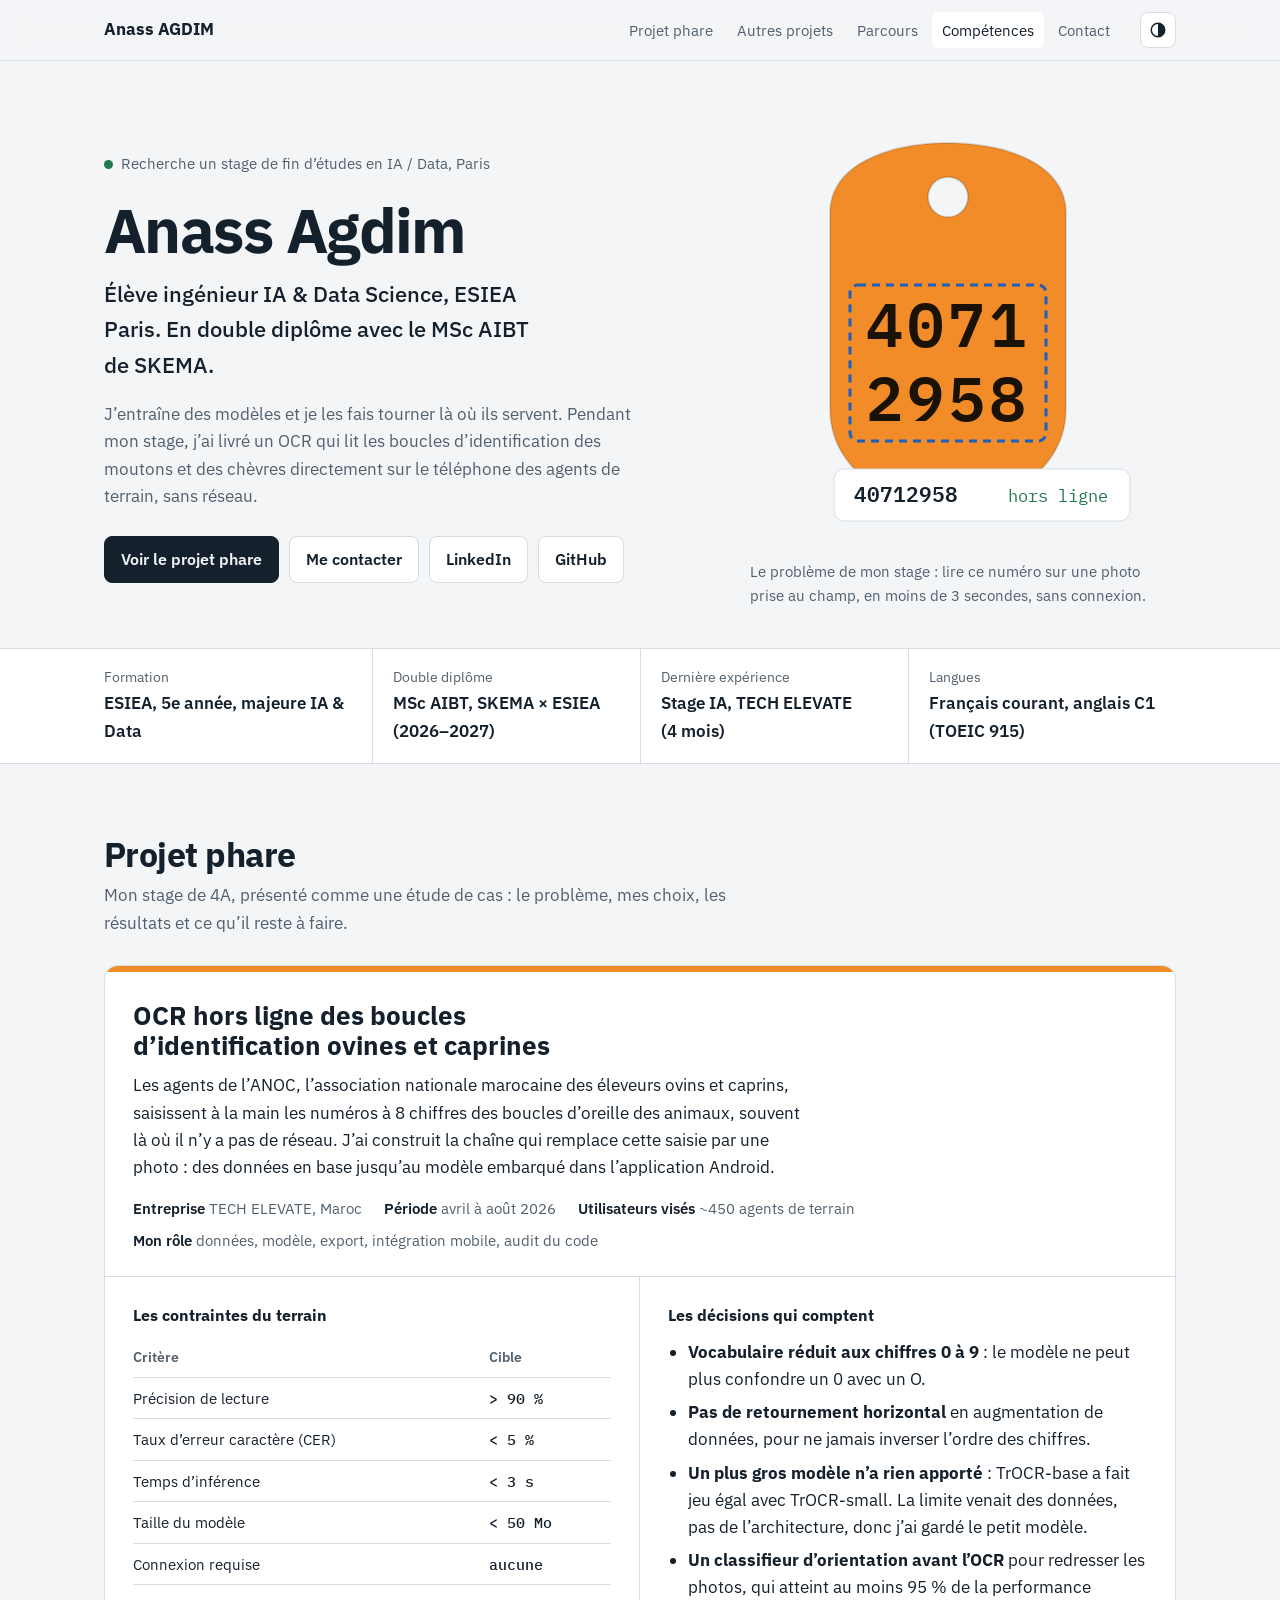
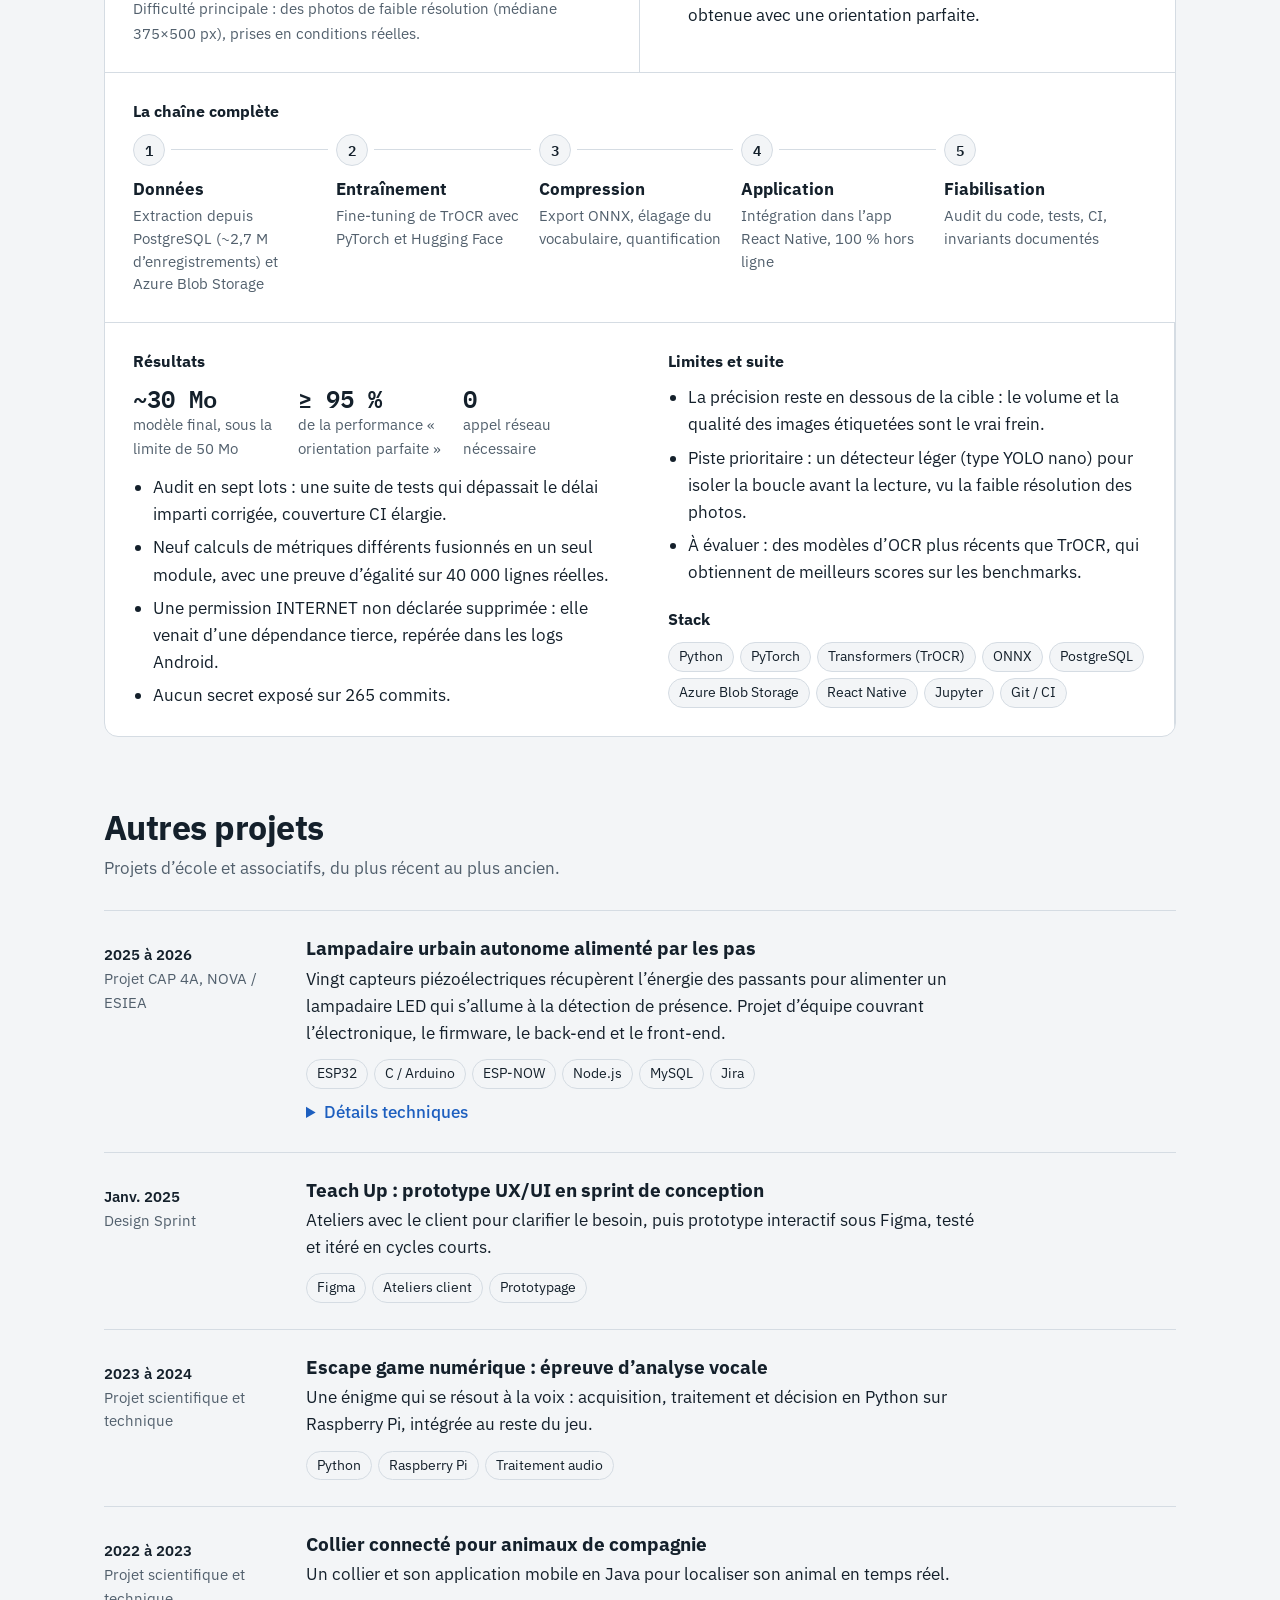
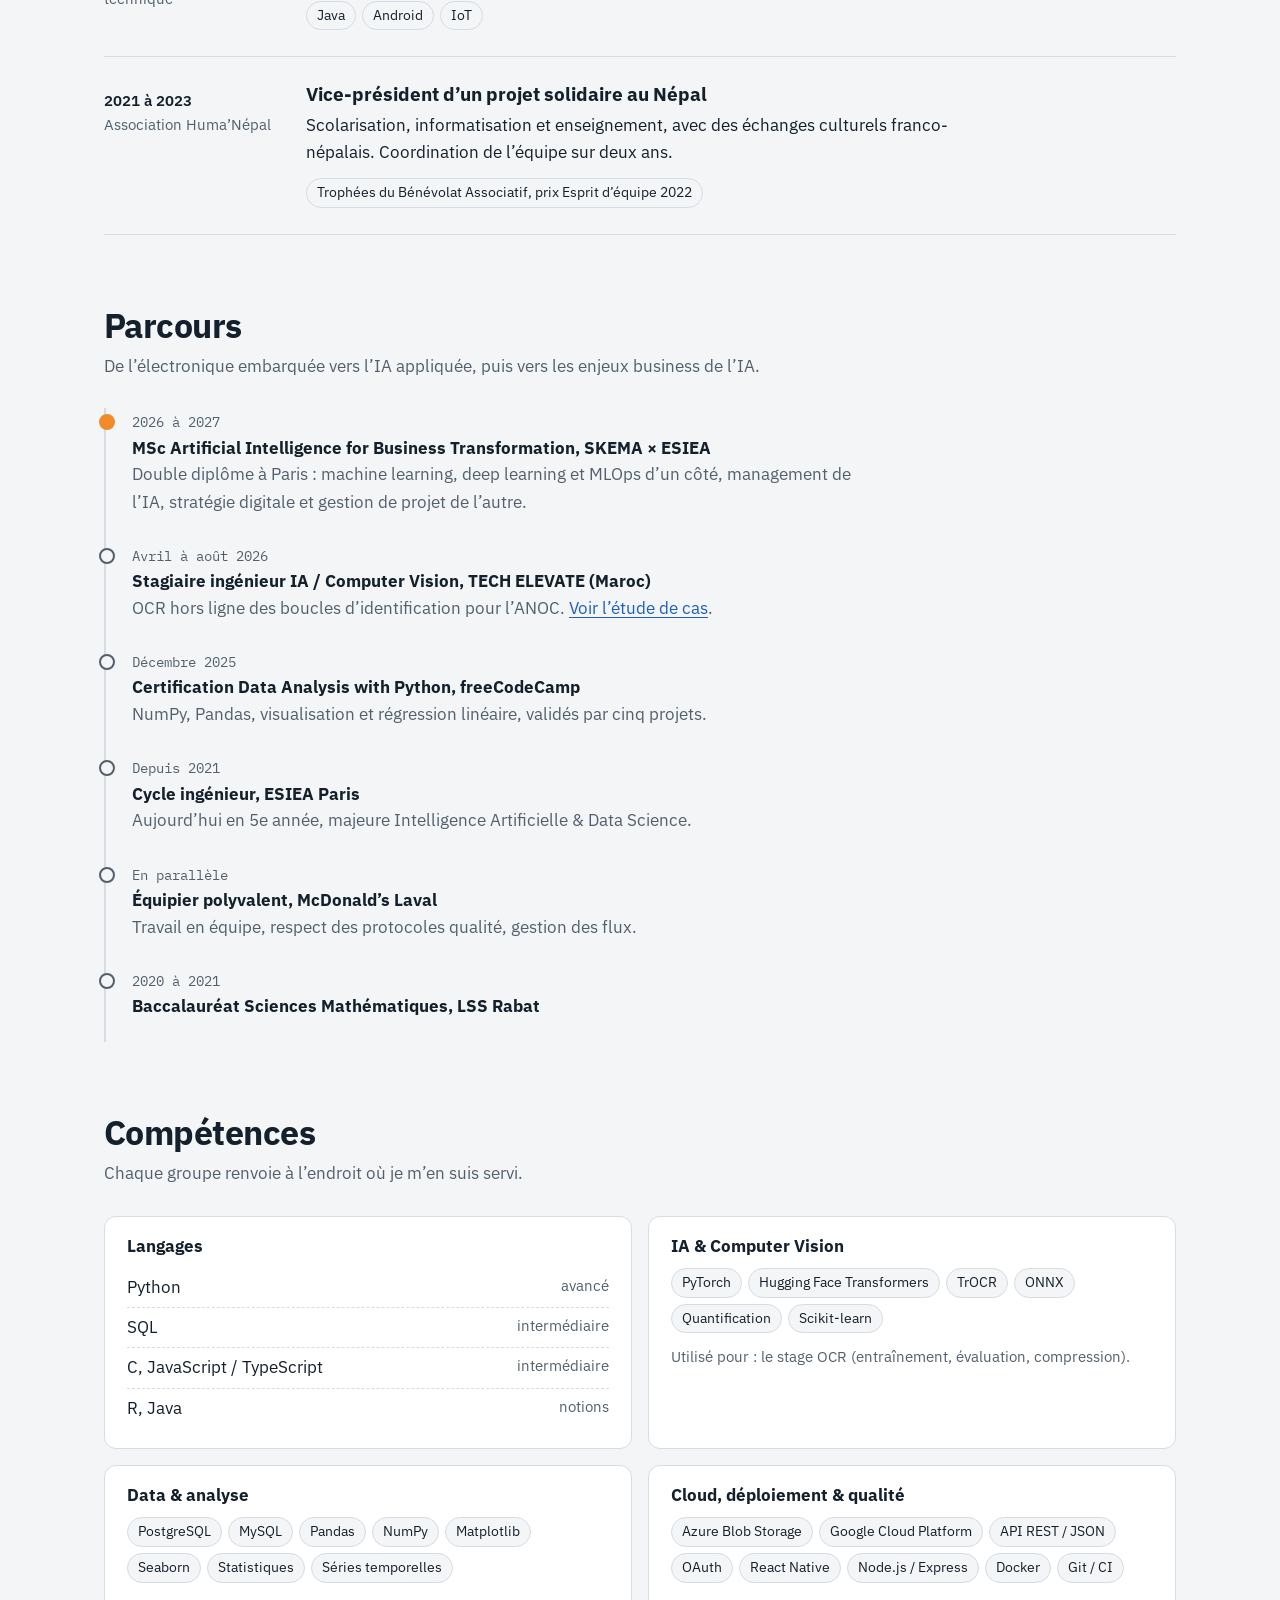
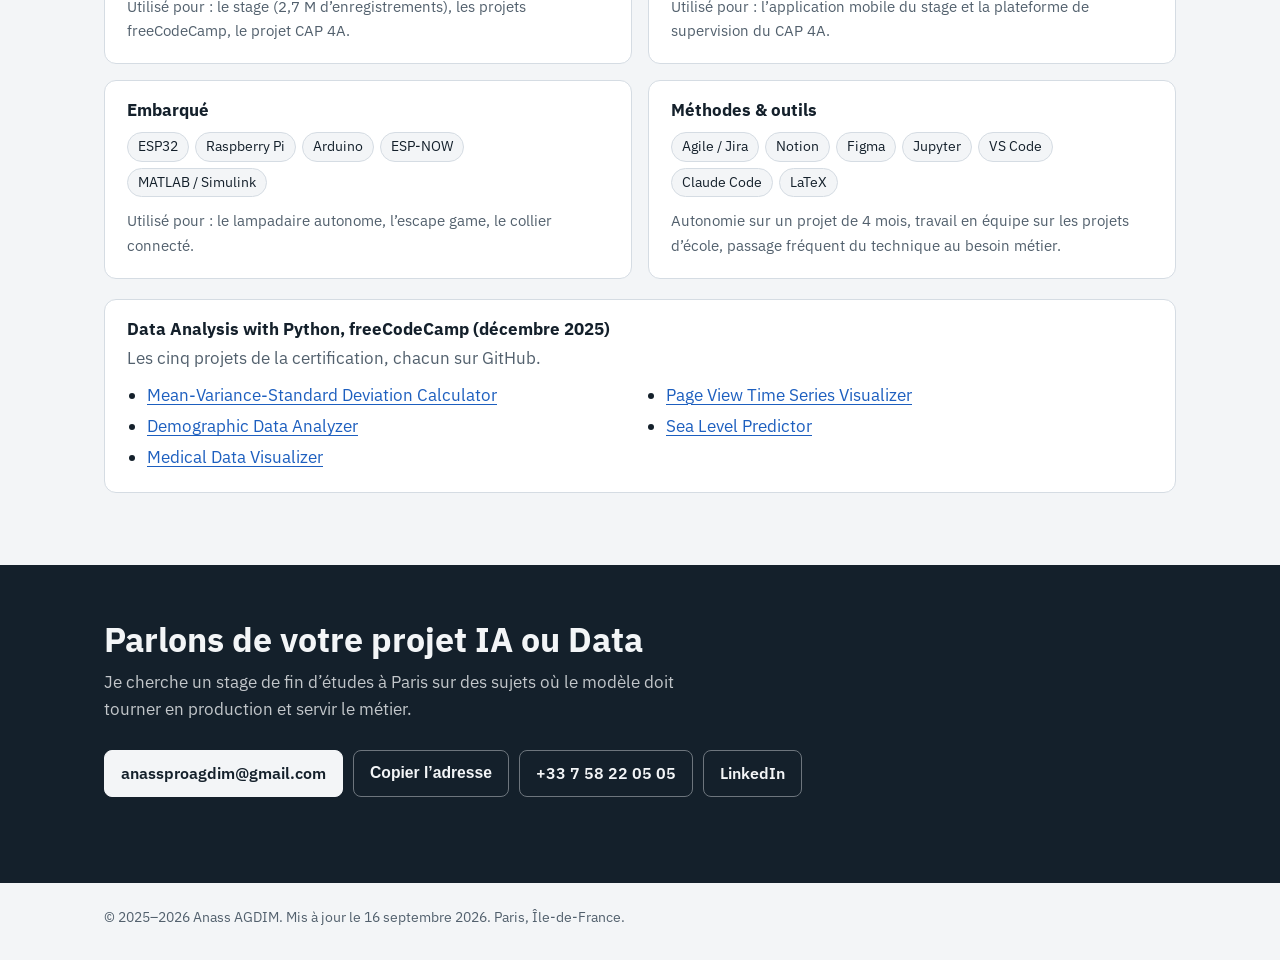
==== commit b2211327: "Correctif : suppression de l'ancienne version restée en double dans index.html" ====
--- a/index.html
+++ b/index.html
@@ -666,835 +666,3 @@
   </script>
 </body>
 </html>
-<!doctype html>
-<html lang="fr">
-<head>
-  <meta charset="utf-8" />
-  <meta name="viewport" content="width=device-width, initial-scale=1" />
-  <meta name="description" content="Portfolio de Anass AGDIM, élève ingénieur en Intelligence Artificielle et Data Science (ESIEA Paris) et étudiant du MSc AIBT (SKEMA x ESIEA)." />
-  <title>Portfolio – Anass AGDIM</title>
-  <link rel="icon" href="data:image/svg+xml,<svg xmlns=%22http://www.w3.org/2000/svg%22 viewBox=%220 0 100 100%22><text y=%22.9em%22 font-size=%2290%22>🧠</text></svg>" />
-
-  <style>
-    :root{
-      --bg: #0b1220;
-      --panel: rgba(255,255,255,.06);
-      --text: rgba(255,255,255,.92);
-      --muted: rgba(255,255,255,.70);
-      --line: rgba(255,255,255,.16);
-      --brand: #37b6ff;
-      --brand-2: #19d3c5;
-      --ok: #62e6a7;
-      --shadow: 0 16px 44px rgba(0,0,0,.35);
-      --radius: 18px;
-      --max: 1080px;
-      --mono: ui-monospace, SFMono-Regular, Menlo, Monaco, Consolas, "Liberation Mono", "Courier New", monospace;
-      --sans: ui-sans-serif, system-ui, -apple-system, Segoe UI, Roboto, Arial, "Noto Sans", "Liberation Sans", sans-serif;
-    }
-
-    *{ box-sizing: border-box; }
-    html{ scroll-behavior: smooth; }
-    body{
-      margin: 0;
-      font-family: var(--sans);
-      background:
-        radial-gradient(1200px 700px at 10% 10%, rgba(55,182,255,.18), transparent 55%),
-        radial-gradient(900px 600px at 90% 20%, rgba(25,211,197,.16), transparent 55%),
-        radial-gradient(1000px 800px at 55% 100%, rgba(255,176,32,.12), transparent 60%),
-        var(--bg);
-      color: var(--text);
-      line-height: 1.55;
-    }
-
-    a{ color: inherit; text-decoration: none; }
-    a:hover{ text-decoration: underline; text-underline-offset: 3px; }
-    a:focus-visible, .btn:focus-visible{ outline: 2px solid var(--brand); outline-offset: 3px; }
-    .mini a, .project a{ color: var(--brand); }
-    .kpi{ display:grid; grid-template-columns: repeat(4, 1fr); gap: 10px; margin: 12px 0 4px; }
-    @media (max-width: 700px){ .kpi{ grid-template-columns: repeat(2, 1fr); } }
-    .kpi div{ border:1px solid var(--line); border-radius: 14px; padding: 10px 12px; background: rgba(255,255,255,.04); }
-    .kpi strong{ display:block; font-size: 1.15rem; color: var(--text); }
-    .kpi span{ font-size: .8rem; color: var(--muted); }
-    @media (max-width: 700px){
-      .topbar .topbar-inner{ flex-direction: column; align-items: stretch; gap: 8px; padding: 10px 14px; }
-      .topbar nav{ flex-wrap: nowrap; overflow-x: auto; justify-content: flex-start; scrollbar-width: none; }
-      .topbar nav::-webkit-scrollbar{ display: none; }
-      .navlink{ white-space: nowrap; }
-      .logo{ width: 34px; height: 34px; }
-    }
-    @media (prefers-reduced-motion: reduce){ html{ scroll-behavior: auto; } }
-
-    .skip-link{
-      position: absolute; left: -999px; top: 10px;
-      background: #fff; color: #000; padding: 10px 12px; border-radius: 10px;
-      z-index: 9999;
-    }
-    .skip-link:focus{ left: 12px; }
-
-    .container{ max-width: var(--max); margin: 0 auto; padding: 26px 18px 74px; }
-
-    /* Top bar */
-    .topbar{
-      position: sticky; top: 0; z-index: 50;
-      backdrop-filter: blur(10px);
-      background: linear-gradient(to bottom, rgba(11,18,32,.92), rgba(11,18,32,.65));
-      border-bottom: 1px solid var(--line);
-    }
-    .topbar-inner{
-      max-width: var(--max);
-      margin: 0 auto;
-      padding: 12px 18px;
-      display: flex;
-      align-items: center;
-      justify-content: space-between;
-      gap: 12px;
-    }
-
-    .brand{
-      display: flex; align-items: center; gap: 10px;
-      min-width: 220px;
-    }
-    .logo{
-      width: 40px; height: 40px; border-radius: 12px;
-      background: linear-gradient(135deg, var(--brand), var(--brand-2));
-      box-shadow: 0 12px 30px rgba(55,182,255,.22);
-      display: grid; place-items: center;
-      font-weight: 800; letter-spacing: .5px;
-      color: rgba(0,0,0,.78);
-    }
-    .brand strong{ display: block; font-size: .98rem; }
-    .brand span{ display: block; font-size: .78rem; color: var(--muted); }
-
-    nav{
-      display: flex; gap: 10px;
-      flex-wrap: wrap;
-      justify-content: flex-end;
-    }
-    .navlink{
-      font-size: .88rem;
-      padding: 8px 10px;
-      border-radius: 999px;
-      border: 1px solid transparent;
-      color: var(--muted);
-    }
-    .navlink:hover{
-      border-color: var(--line);
-      background: rgba(255,255,255,.04);
-      text-decoration: none;
-      color: var(--text);
-    }
-    .navlink.active{
-      background: rgba(55,182,255,.10);
-      border-color: rgba(55,182,255,.25);
-      color: var(--text);
-    }
-
-    /* Sections */
-    section{ scroll-margin-top: 84px; }
-    .card{
-      background: linear-gradient(180deg, var(--panel), rgba(255,255,255,.03));
-      border: 1px solid var(--line);
-      border-radius: var(--radius);
-      box-shadow: var(--shadow);
-      padding: 22px 18px;
-    }
-
-    .hero{
-      padding: 26px 18px 18px;
-      overflow: hidden;
-      position: relative;
-    }
-    .hero:before{
-      content: "";
-      position: absolute; inset: -2px;
-      background: radial-gradient(700px 360px at 20% 30%, rgba(55,182,255,.22), transparent 55%),
-                  radial-gradient(520px 300px at 85% 15%, rgba(25,211,197,.18), transparent 55%),
-                  radial-gradient(620px 360px at 60% 110%, rgba(255,176,32,.12), transparent 60%);
-      opacity: .85;
-      pointer-events: none;
-    }
-    .hero > *{ position: relative; }
-
-    .kicker{
-      display: inline-flex; gap: 10px; align-items: center;
-      padding: 8px 12px;
-      border-radius: 999px;
-      background: rgba(255,255,255,.06);
-      border: 1px solid var(--line);
-      color: var(--muted);
-      font-size: .88rem;
-    }
-    .dot{
-      width: 10px; height: 10px; border-radius: 99px;
-      background: var(--ok);
-      box-shadow: 0 0 0 5px rgba(98,230,167,.12);
-    }
-
-    h1{
-      margin: 14px 0 8px;
-      font-size: clamp(1.6rem, 3.6vw, 2.4rem);
-      letter-spacing: -.02em;
-    }
-    .subtitle{
-      margin: 0;
-      color: var(--muted);
-      max-width: 74ch;
-    }
-    .hero-grid{
-      margin-top: 18px;
-      display: grid;
-      grid-template-columns: 1.4fr .9fr;
-      gap: 14px;
-    }
-    @media (max-width: 860px){
-      .hero-grid{ grid-template-columns: 1fr; }
-      .brand{ min-width: 0; }
-    }
-
-    .pill-row{ display: flex; flex-wrap: wrap; gap: 8px; margin-top: 14px; }
-    .pill{
-      border: 1px solid var(--line);
-      background: rgba(255,255,255,.04);
-      color: var(--muted);
-      padding: 7px 10px;
-      border-radius: 999px;
-      font-size: .82rem;
-      white-space: nowrap;
-    }
-    .cta-row{ display: flex; gap: 10px; flex-wrap: wrap; margin-top: 14px; }
-    .btn{
-      display: inline-flex; align-items: center; gap: 8px;
-      padding: 10px 12px;
-      border-radius: 12px;
-      border: 1px solid var(--line);
-      background: rgba(255,255,255,.05);
-      color: var(--text);
-      font-size: .92rem;
-      text-decoration: none;
-    }
-    .btn.primary{
-      background: linear-gradient(135deg, rgba(55,182,255,.22), rgba(25,211,197,.18));
-      border-color: rgba(55,182,255,.25);
-    }
-    .btn:hover{ text-decoration: none; filter: brightness(1.06); }
-    .btn .mono{ font-family: var(--mono); font-size: .88em; color: var(--muted); }
-
-    .section-title{
-      margin: 0 0 8px;
-      font-size: 1.15rem;
-      letter-spacing: -.01em;
-    }
-    .section-sub{ margin: 0; color: var(--muted); }
-
-    /* Grid */
-    .grid{
-      display: grid;
-      grid-template-columns: repeat(12, 1fr);
-      gap: 14px;
-    }
-    .col-12{ grid-column: span 12; }
-    .col-6{ grid-column: span 6; }
-    @media (max-width: 920px){
-      .col-6{ grid-column: span 12; }
-    }
-
-    /* Project cards */
-    .project{
-      padding: 18px;
-      border-radius: var(--radius);
-      border: 1px solid var(--line);
-      background: linear-gradient(180deg, rgba(255,255,255,.06), rgba(255,255,255,.03));
-      box-shadow: 0 14px 38px rgba(0,0,0,.28);
-      position: relative;
-      overflow: hidden;
-    }
-    .project:before{
-      content: "";
-      position: absolute; inset: -2px;
-      background: radial-gradient(520px 320px at 12% 8%, rgba(55,182,255,.16), transparent 55%),
-                  radial-gradient(480px 320px at 92% 0%, rgba(25,211,197,.14), transparent 55%);
-      opacity: .65;
-      pointer-events: none;
-    }
-    .project > *{ position: relative; }
-
-    .project h3{
-      margin: 0 0 6px;
-      font-size: 1.02rem;
-      letter-spacing: -.01em;
-    }
-    .meta{
-      display: flex; flex-wrap: wrap; gap: 8px;
-      margin: 0 0 12px;
-      color: var(--muted);
-      font-size: .86rem;
-    }
-    .tag{
-      border: 1px solid var(--line);
-      background: rgba(255,255,255,.04);
-      padding: 6px 9px;
-      border-radius: 999px;
-      font-size: .78rem;
-      color: var(--muted);
-    }
-    .project p{ margin: 8px 0; color: var(--muted); }
-    .project ul{
-      margin: 8px 0 0;
-      padding-left: 18px;
-      color: var(--muted);
-    }
-
-    /* Simple list cards */
-    .mini{
-      padding: 16px;
-      border-radius: var(--radius);
-      border: 1px solid var(--line);
-      background: rgba(255,255,255,.04);
-    }
-    .mini h3{ margin: 0 0 8px; font-size: 1.0rem; }
-    .mini p{ margin: 0; color: var(--muted); }
-    .mini ul{ margin: 10px 0 0; padding-left: 18px; color: var(--muted); }
-
-    footer{
-      margin-top: 18px;
-      color: var(--muted);
-      font-size: .9rem;
-      text-align: center;
-    }
-
-    /* Print */
-    @media print{
-      .topbar{ display: none; }
-      body{ background: #fff; color: #000; }
-      .card, .project, .mini{ box-shadow: none; }
-      a{ text-decoration: none; }
-    }
-  </style>
-</head>
-
-<body>
-  <a class="skip-link" href="#couverture">Aller au contenu</a>
-
-  <header class="topbar" role="banner" aria-label="Barre de navigation">
-    <div class="topbar-inner">
-      <div class="brand" aria-label="Identité">
-        <div class="logo" aria-hidden="true">AA</div>
-        <div>
-          <strong>Anass AGDIM</strong>
-          <span>Élève ingénieur IA &amp; Data Science • MSc AIBT</span>
-        </div>
-      </div>
-
-      <nav aria-label="Navigation principale">
-        <a class="navlink" href="#couverture">Accueil</a>
-        <a class="navlink" href="#introduction">Introduction</a>
-        <a class="navlink" href="#projets">Projets</a>
-        <a class="navlink" href="#parcours">Parcours</a>
-        <a class="navlink" href="#competences">Compétences</a>
-        <a class="navlink" href="#conclusion">Conclusion</a>
-        <a class="navlink" href="#contact">Contact</a>
-      </nav>
-    </div>
-  </header>
-
-  <main class="container" id="main" role="main">
-    <!-- =========================
-         PAGE DE COUVERTURE
-         ========================= -->
-    <section id="couverture" class="card hero" aria-label="Page de couverture">
-      <div class="kicker">
-        <span class="dot" aria-hidden="true"></span>
-        <span>ESIEA Paris × SKEMA • Recherche stage de fin d’études en IA / Data</span>
-      </div>
-
-      <h1>Portfolio – Anass AGDIM</h1>
-
-      <p class="subtitle">
-        De la donnée brute au modèle qui tourne sur le terrain : entraîner, compresser, déployer et mesurer des systèmes d’IA utiles.
-      </p>
-
-      <div class="hero-grid">
-        <div class="card" style="margin:0; background: rgba(255,255,255,.04); box-shadow:none;">
-          <h2 class="section-title">Informations</h2>
-          <p class="section-sub">
-            Élève ingénieur en 5e année à l’ESIEA (majeure Intelligence Artificielle &amp; Data Science), en double diplôme avec le MSc Artificial Intelligence for Business Transformation (SKEMA × ESIEA, 2026–2027).
-          </p>
-
-          <div class="pill-row" aria-label="Mots-clés">
-            <span class="pill">Python</span>
-            <span class="pill">PyTorch • Transformers</span>
-            <span class="pill">Computer Vision / OCR</span>
-            <span class="pill">ONNX • IA embarquée mobile</span>
-            <span class="pill">SQL • PostgreSQL</span>
-            <span class="pill">Azure • GCP</span>
-            <span class="pill">React Native • TypeScript</span>
-            <span class="pill">Git • CI</span>
-          </div>
-
-          <div class="cta-row">
-            <a class="btn primary" href="#projets">Voir les projets</a>
-            <a class="btn" href="#contact">Me contacter</a>
-            <a class="btn" href="https://github.com/SvvGTH" target="_blank" rel="noopener">GitHub</a>
-          </div>
-        </div>
-
-        <aside class="card" style="margin:0; background: rgba(255,255,255,.04); box-shadow:none;">
-          <h2 class="section-title">Objectif</h2>
-          <p class="section-sub">
-            Rejoindre une équipe Data / IA pour un stage de fin d’études, sur des sujets où le modèle doit fonctionner en production et apporter un résultat mesurable au métier.
-          </p>
-
-          <div style="margin-top: 12px; border-top:1px solid var(--line); padding-top: 12px;">
-            <p style="margin:0; color:var(--muted);">
-              Langues : Français (courant) • Anglais (C1, TOEIC 915/990)
-            </p>
-          </div>
-        </aside>
-      </div>
-    </section>
-
-    <!-- =========================
-         INTRODUCTION
-         ========================= -->
-    <section id="introduction" class="card" style="margin-top:14px;" aria-label="Introduction">
-      <h2 class="section-title">Introduction</h2>
-      <p class="section-sub">
-        Étudiant en 5e année à l’ESIEA Paris, je me spécialise en intelligence artificielle et data science. <br/>
-        Pendant mon stage de 4A chez TECH ELEVATE (Maroc), j’ai construit un système d’OCR hors ligne utilisé sur smartphone par des agents de terrain, de la base de données jusqu’à l’application mobile. <br/>
-        Ce projet m’a appris qu’un bon modèle ne suffit pas : il faut des données propres, des métriques fiables, un code audité et une solution adaptée à ceux qui l’utilisent. <br/>
-        C’est pour cette raison que je complète ma formation d’ingénieur par le MSc AIBT (SKEMA × ESIEA), orienté management et transformation des entreprises par l’IA. <br/>
-        Je recherche un stage de fin d’études en IA / Data pour mettre ces deux dimensions au service d’un projet concret.
-      </p>
-    </section>
-
-    <!-- =========================
-         PROJETS
-         ========================= -->
-    <section id="projets" style="margin-top:14px;" aria-label="Projets">
-      <div class="card">
-        <h2 class="section-title">Projets / Travaux</h2>
-        <p class="section-sub">
-          Sélection de réalisations en IA, data, systèmes embarqués et conception produit.
-        </p>
-
-        <div class="grid" style="margin-top: 14px;">
-          <!-- Projet: Stage OCR -->
-          <article class="project col-12" aria-label="Stage TECH ELEVATE OCR boucles d'identification">
-            <h3>Stage 4A – OCR hors ligne des boucles d’identification ovines et caprines</h3>
-            <p class="meta">
-              <span class="tag">Avril → Août 2026 (4 mois)</span>
-              <span class="tag">TECH ELEVATE, Maroc</span>
-              <span class="tag">PyTorch • TrOCR</span>
-              <span class="tag">ONNX</span>
-              <span class="tag">React Native</span>
-              <span class="tag">PostgreSQL • Azure Blob Storage</span>
-            </p>
-
-            <p>
-              Conception d’un système de lecture automatique des numéros de boucles d’identification (8 chiffres sur 2 lignes) pour l’ANOC, l’association nationale marocaine des éleveurs ovins et caprins. L’outil fonctionne 100 % hors ligne, directement sur les smartphones Android des agents de terrain.
-            </p>
-
-            <div class="kpi" aria-label="Chiffres clés">
-              <div><strong>~450</strong><span>agents de terrain ciblés</span></div>
-              <div><strong>~2,7 M</strong><span>enregistrements en base</span></div>
-              <div><strong>~30 Mo</strong><span>modèle final quantifié</span></div>
-              <div><strong>100 %</strong><span>hors ligne</span></div>
-            </div>
-
-            <div class="grid" style="margin-top: 8px;">
-              <div class="mini col-6">
-                <h3>Contexte &amp; objectifs</h3>
-                <ul>
-                  <li>Remplacer la saisie manuelle des numéros par une lecture photo, sans réseau.</li>
-                  <li>Contraintes fixées : précision &gt; 90 %, CER &lt; 5 %, inférence &lt; 3 s, modèle &lt; 50 Mo.</li>
-                  <li>Images de faible résolution (médiane 375×500 px) prises en conditions réelles.</li>
-                </ul>
-              </div>
-
-              <div class="mini col-6">
-                <h3>Démarche</h3>
-                <ul>
-                  <li>Extraction et préparation des données depuis PostgreSQL et Azure Blob Storage.</li>
-                  <li>Fine-tuning de TrOCR avec vocabulaire restreint aux chiffres [0-9] et augmentations adaptées (pas de retournement horizontal pour garder l’ordre des chiffres).</li>
-                  <li>Comparaison TrOCR-small / TrOCR-base : aucun gain avec le plus gros modèle, preuve que la limite venait des données.</li>
-                </ul>
-              </div>
-            </div>
-
-            <div class="grid" style="margin-top: 8px;">
-              <div class="mini col-6">
-                <h3>Réalisation technique</h3>
-                <ul>
-                  <li>Pipeline en deux étapes : classifieur d’orientation puis OCR, avec un pipeline à au moins 95 % de la performance « oracle ».</li>
-                  <li>Export ONNX, élagage du vocabulaire et quantification pour atteindre ~30 Mo.</li>
-                  <li>Intégration dans une application React Native utilisable sans connexion.</li>
-                </ul>
-              </div>
-
-              <div class="mini col-6">
-                <h3>Qualité &amp; fiabilité</h3>
-                <ul>
-                  <li>Audit complet du code en sept lots : suite de tests qui ne dépasse plus le délai, couverture CI élargie.</li>
-                  <li>Neuf implémentations de métriques unifiées en un seul module, validé sur 40 000 lignes réelles.</li>
-                  <li>Suppression d’une permission INTERNET non déclarée, héritée d’une dépendance tierce (repérée via logcat).</li>
-                  <li>Invariants du projet versionnés, aucun secret exposé sur 265 commits.</li>
-                </ul>
-              </div>
-            </div>
-          </article>
-
-          <!-- Projet: CAP 4A -->
-          <article class="project col-12" aria-label="Projet CAP 4A">
-            <h3>Projet CAP 4A – Lampadaire urbain autonome piézoélectrique</h3>
-            <p class="meta">
-              <span class="tag">2025 → 2026</span>
-              <span class="tag">NOVA / ESIEA</span>
-              <span class="tag">ESP32 • ESP-NOW</span>
-              <span class="tag">Node.js • Express • MySQL</span>
-              <span class="tag">Agile • Jira</span>
-            </p>
-
-            <p>
-              Conception d’un système embarqué de récupération d’énergie (20 capteurs piézoélectriques) pour alimenter un lampadaire LED, avec détection de présence (PIR) et batterie Li-ion.
-            </p>
-
-            <div class="grid" style="margin-top: 8px;">
-              <div class="mini col-6">
-                <h3>Contexte &amp; objectifs</h3>
-                <ul>
-                  <li>Récupérer et gérer l’énergie produite pour maximiser l’autonomie.</li>
-                  <li>Assurer une détection fiable de présence et un pilotage LED adapté.</li>
-                  <li>Fournir un monitoring Web (tableau de bord, alertes, rôles).</li>
-                </ul>
-              </div>
-
-              <div class="mini col-6">
-                <h3>Processus</h3>
-                <ul>
-                  <li>Organisation agile : backlog, sprints hebdomadaires, suivi via Jira.</li>
-                  <li>Responsabilités réparties : électronique, firmware, back-end, front-end.</li>
-                  <li>Intégration progressive : mesures, calculs d’énergie, communication, supervision.</li>
-                </ul>
-              </div>
-            </div>
-
-            <div class="grid" style="margin-top: 8px;">
-              <div class="mini col-6">
-                <h3>Réalisation technique</h3>
-                <ul>
-                  <li>Firmware ESP32 (C/Arduino) : mesure tension/courant via ADC 12 bits, calcul de l’énergie produite et consommée, pilotage du lampadaire.</li>
-                  <li>Communication ESP-NOW vers une passerelle ESP32.</li>
-                  <li>Plateforme Web : Node.js, Express, MySQL, HTML/CSS/JavaScript (dashboard, alertes, gestion des rôles).</li>
-                </ul>
-              </div>
-
-              <div class="mini col-6">
-                <h3>Résultats</h3>
-                <ul>
-                  <li>Chaîne complète : capteurs, microcontrôleur, communication, supervision.</li>
-                  <li>Traçabilité du projet via backlog, sprints et revues régulières.</li>
-                  <li>Base solide pour de futures itérations (optimisation énergétique, fiabilité, interface).</li>
-                </ul>
-              </div>
-            </div>
-          </article>
-
-          <!-- Projet: freeCodeCamp -->
-          <article class="project col-12" aria-label="Projets Data Analysis with Python">
-            <h3>Data Analysis with Python – 5 projets certifiants (freeCodeCamp)</h3>
-            <p class="meta">
-              <span class="tag">Décembre 2025</span>
-              <span class="tag">Python • NumPy • Pandas</span>
-              <span class="tag">Matplotlib • Seaborn</span>
-              <span class="tag">SciPy</span>
-            </p>
-            <p>
-              Cinq projets réalisés pour obtenir la certification, chacun publié sur GitHub.
-            </p>
-            <div class="grid" style="margin-top: 8px;">
-              <div class="mini col-12">
-                <ul>
-                  <li><a href="https://github.com/SvvGTH/mean-variance-standard-deviation-calculator" target="_blank" rel="noopener">Mean-Variance-Standard Deviation Calculator</a> : statistiques descriptives sur une matrice 3×3 avec NumPy.</li>
-                  <li><a href="https://github.com/SvvGTH/demographic-data-analyzer" target="_blank" rel="noopener">Demographic Data Analyzer</a> : analyse d’un jeu de données de recensement avec Pandas.</li>
-                  <li><a href="https://github.com/SvvGTH/Medical-Data-Visualizer" target="_blank" rel="noopener">Medical Data Visualizer</a> : nettoyage de données médicales, graphiques catégoriels et carte de corrélation.</li>
-                  <li><a href="https://github.com/SvvGTH/Page-View-Time-Series-Visualizer" target="_blank" rel="noopener">Page View Time Series Visualizer</a> : analyse de série temporelle de fréquentation web.</li>
-                  <li><a href="https://github.com/SvvGTH/Sea-Level-Predictor" target="_blank" rel="noopener">Sea Level Predictor</a> : régression linéaire pour projeter le niveau de la mer.</li>
-                </ul>
-              </div>
-            </div>
-          </article>
-
-          <!-- Projet: Escape Game Numérique -->
-          <article class="project col-12" aria-label="Escape Game Numérique">
-            <h3>Projet Scientifique et Technique – Escape Game Numérique (analyse vocale)</h3>
-            <p class="meta">
-              <span class="tag">Sept. 2023 → Juin 2024</span>
-              <span class="tag">Python</span>
-              <span class="tag">Raspberry Pi</span>
-              <span class="tag">Travail en équipe</span>
-            </p>
-            <p>
-              Conception d’une épreuve d’analyse vocale pour un escape game, avec intégration logicielle et matérielle dans une structure globale.
-            </p>
-            <div class="grid" style="margin-top: 8px;">
-              <div class="mini col-6">
-                <h3>Objectifs</h3>
-                <ul>
-                  <li>Mettre en place une épreuve basée sur la voix (acquisition, traitement, décision).</li>
-                  <li>Assurer l’intégration sur une plateforme embarquée (Raspberry Pi).</li>
-                </ul>
-              </div>
-              <div class="mini col-6">
-                <h3>Processus &amp; résultats</h3>
-                <ul>
-                  <li>Répartition des tâches : programmation Python et électronique embarquée.</li>
-                  <li>Intégration et tests des modules dans l’environnement global du jeu.</li>
-                </ul>
-              </div>
-            </div>
-          </article>
-
-          <!-- Projet: Collier connecté -->
-          <article class="project col-12" aria-label="Collier connecté">
-            <h3>Projet Scientifique et Technique – Collier Connecté (suivi d’animaux)</h3>
-            <p class="meta">
-              <span class="tag">Sept. 2022 → Juin 2023</span>
-              <span class="tag">Java</span>
-              <span class="tag">Mobile</span>
-              <span class="tag">IoT</span>
-            </p>
-            <p>
-              Conception d’un collier domestique facilitant la surveillance des animaux de compagnie, avec une application mobile permettant le suivi en temps réel.
-            </p>
-            <div class="grid" style="margin-top: 8px;">
-              <div class="mini col-6">
-                <h3>Objectifs</h3>
-                <ul>
-                  <li>Permettre aux propriétaires de localiser leur animal en temps réel.</li>
-                  <li>Concevoir une solution simple d’utilisation au quotidien.</li>
-                </ul>
-              </div>
-              <div class="mini col-6">
-                <h3>Processus &amp; résultats</h3>
-                <ul>
-                  <li>Développement de l’application mobile en Java.</li>
-                  <li>Mise en place du flux de données du collier vers l’application.</li>
-                </ul>
-              </div>
-            </div>
-          </article>
-
-          <!-- Projet: Design Sprint -->
-          <article class="project col-12" aria-label="Design Sprint Teach Up">
-            <h3>Design Sprint – Teach Up (prototype UX/UI)</h3>
-            <p class="meta">
-              <span class="tag">Janv. 2025</span>
-              <span class="tag">Figma</span>
-              <span class="tag">Ateliers client</span>
-              <span class="tag">Itération rapide</span>
-            </p>
-            <p>
-              Participation à un sprint de conception pour améliorer l’expérience utilisateur : analyse du besoin, propositions UX/UI et prototype interactif.
-            </p>
-            <div class="grid" style="margin-top: 8px;">
-              <div class="mini col-6">
-                <h3>Objectifs</h3>
-                <ul>
-                  <li>Clarifier les besoins avec les parties prenantes.</li>
-                  <li>Prototyper et valider des parcours utilisateurs.</li>
-                </ul>
-              </div>
-              <div class="mini col-6">
-                <h3>Processus &amp; résultats</h3>
-                <ul>
-                  <li>Co-conception, retours client, itérations courtes.</li>
-                  <li>Prototype interactif sous Figma, testé avec le client.</li>
-                </ul>
-              </div>
-            </div>
-          </article>
-
-          <!-- Projet: Huma'Népal -->
-          <article class="project col-12" aria-label="Huma'Népal">
-            <h3>Projet de Formation Humaine – Huma’Népal (association)</h3>
-            <p class="meta">
-              <span class="tag">Sept. 2021 → Juin 2023</span>
-              <span class="tag">Vice-Président</span>
-              <span class="tag">Projet solidaire</span>
-              <span class="tag">Esprit d’équipe 2022</span>
-            </p>
-            <p>
-              Projet solidaire visant à scolariser, informatiser et enseigner, tout en favorisant les échanges culturels franco-népalais.
-            </p>
-            <div class="grid" style="margin-top: 8px;">
-              <div class="mini col-6">
-                <h3>Objectifs</h3>
-                <ul>
-                  <li>Porter un projet utile, concret et structuré sur la durée.</li>
-                  <li>Coordonner et fédérer une équipe autour d’actions mesurables.</li>
-                </ul>
-              </div>
-              <div class="mini col-6">
-                <h3>Résultats</h3>
-                <ul>
-                  <li>Leadership associatif et organisation d’équipe.</li>
-                  <li>Trophées du Bénévolat Associatif, prix Esprit d’équipe 2022.</li>
-                </ul>
-              </div>
-            </div>
-          </article>
-        </div>
-      </div>
-    </section>
-
-    <!-- =========================
-         PARCOURS & EXPERIENCES
-         ========================= -->
-    <section id="parcours" class="card" style="margin-top:14px;" aria-label="Parcours">
-      <h2 class="section-title">Parcours &amp; expériences</h2>
-      <p class="section-sub">Expériences significatives et formation.</p>
-
-      <div class="grid" style="margin-top: 12px;">
-        <div class="mini col-6">
-          <h3>Expériences professionnelles</h3>
-          <ul>
-            <li><strong>Stagiaire ingénieur IA / Computer Vision</strong>, TECH ELEVATE (Maroc), avril à août 2026 : OCR hors ligne des boucles d’identification pour l’ANOC, de l’entraînement du modèle à l’application mobile.</li>
-            <li><strong>Équipier polyvalent</strong>, McDonald’s Laval : travail en équipe, respect des protocoles qualité, gestion des flux.</li>
-          </ul>
-        </div>
-
-        <div class="mini col-6">
-          <h3>Formation</h3>
-          <ul>
-            <li><strong>ESIEA Paris</strong>, cycle ingénieur, 5e année, majeure Intelligence Artificielle &amp; Data Science (depuis 2021).</li>
-            <li><strong>MSc Artificial Intelligence for Business Transformation</strong>, double diplôme SKEMA Business School × ESIEA, Paris (2026–2027).</li>
-            <li>Baccalauréat Sciences Mathématiques, LSS Rabat (2020–2021).</li>
-            <li>Certification Data Analysis with Python, freeCodeCamp (décembre 2025) : analyse de données, régression linéaire, visualisation.</li>
-          </ul>
-        </div>
-      </div>
-    </section>
-
-    <!-- =========================
-         COMPETENCES
-         ========================= -->
-    <section id="competences" class="card" style="margin-top:14px;" aria-label="Compétences">
-      <h2 class="section-title">Compétences</h2>
-      <p class="section-sub">Compétences techniques, outils et qualités humaines mobilisées dans les projets.</p>
-
-      <div class="grid" style="margin-top: 12px;">
-        <div class="mini col-6">
-          <h3>Langages</h3>
-          <p>Python (avancé) • SQL, C, JavaScript / TypeScript (intermédiaire) • R, Java (notions) • HTML • CSS</p>
-        </div>
-
-        <div class="mini col-6">
-          <h3>IA &amp; Data Science</h3>
-          <p>PyTorch • Hugging Face Transformers (TrOCR) • ONNX • Computer Vision / OCR • Scikit-learn • NumPy • Pandas • Matplotlib • Seaborn • Analyse statistique • Séries temporelles</p>
-        </div>
-
-        <div class="mini col-6">
-          <h3>Data, cloud &amp; déploiement</h3>
-          <p>PostgreSQL • MySQL • Azure Blob Storage • Google Cloud Platform • API REST / JSON • OAuth • React Native • Node.js / Express • Docker • CI</p>
-        </div>
-
-        <div class="mini col-6">
-          <h3>Outils &amp; environnements</h3>
-          <p>VS Code • Jupyter • Git / GitHub • Claude Code • Notion • Jira • Trello • Figma • Canva • MATLAB / Simulink • Pack Office • LaTeX / Overleaf</p>
-        </div>
-
-        <div class="mini col-12">
-          <h3>Soft skills</h3>
-          <ul>
-            <li>Autonomie : mener seul un projet de bout en bout pendant 4 mois, en organisant mes tâches et en rendant compte à mon tuteur.</li>
-            <li>Adaptabilité : passer du modèle au mobile, de l’embarqué au Web, et du technique aux enjeux métier.</li>
-            <li>Travail en équipe : coordination, répartition des tâches, revues et itérations rapides.</li>
-          </ul>
-        </div>
-      </div>
-    </section>
-
-    <!-- =========================
-         CONCLUSION
-         ========================= -->
-    <section id="conclusion" class="card" style="margin-top:14px;" aria-label="Conclusion">
-      <h2 class="section-title">Conclusion</h2>
-
-      <div class="grid" style="margin-top: 12px;">
-        <div class="mini col-6">
-          <h3>Réflexion personnelle</h3>
-          <p>
-            Mes projets montrent une progression de l’embarqué vers l’IA appliquée. Le stage de 4A a été le déclic : livrer un modèle qui tient sur un téléphone, sans réseau, pour des utilisateurs réels, demande autant de rigueur sur les données et le code que sur l’algorithme.
-          </p>
-          <p style="margin-top:10px;">
-            Trois compétences humaines particulièrement mobilisées : autonomie, adaptabilité et travail en équipe.
-          </p>
-        </div>
-
-        <div class="mini col-6">
-          <h3>Projection : quel ingénieur je souhaite devenir</h3>
-          <p>
-            Un ingénieur IA / Data capable de mener un projet du besoin métier jusqu’au déploiement, et d’expliquer clairement ce que le modèle apporte et ses limites.
-          </p>
-          <p style="margin-top:10px;">
-            Priorités : qualité des données, métriques fiables, code testé, et collaboration étroite avec les équipes métier. Le MSc AIBT me donne le volet management et stratégie pour y arriver.
-          </p>
-        </div>
-      </div>
-    </section>
-
-    <!-- =========================
-         CONTACT
-         ========================= -->
-    <section id="contact" class="card" style="margin-top:14px;" aria-label="Contact">
-      <h2 class="section-title">Contact</h2>
-      <p class="section-sub">Informations utiles pour un recruteur.</p>
-
-      <div class="grid" style="margin-top: 12px;">
-        <div class="mini col-6">
-          <h3>Coordonnées</h3>
-          <ul>
-            <li>Email : <a href="mailto:anassproagdim@gmail.com">anassproagdim@gmail.com</a></li>
-            <li>Téléphone : <a href="tel:+33758220505">+33 7 58 22 05 05</a></li>
-            <li>Localisation : Paris, Île-de-France</li>
-          </ul>
-        </div>
-
-        <div class="mini col-6">
-          <h3>Réseaux</h3>
-          <ul>
-            <li>LinkedIn : <a href="https://www.linkedin.com/in/anass-agdim/" target="_blank" rel="noopener">Anass Agdim</a></li>
-            <li>GitHub : <a href="https://github.com/SvvGTH" target="_blank" rel="noopener">SvvGTH</a></li>
-          </ul>
-        </div>
-      </div>
-    </section>
-
-    <footer>
-      © 2025–2026 Portfolio Anass AGDIM • Dernière mise à jour : 16/09/2026
-    </footer>
-  </main>
-
-  <script>
-    // Surligne l'onglet de la section visible
-    const links = [...document.querySelectorAll(".navlink")];
-    const sections = links
-      .map(a => document.querySelector(a.getAttribute("href")))
-      .filter(Boolean);
-
-    const setActive = () => {
-      let idx = 0;
-      const fromTop = window.scrollY + 110;
-      for (let i = 0; i < sections.length; i++){
-        if (sections[i].offsetTop <= fromTop) idx = i;
-      }
-      if (window.innerHeight + window.scrollY >= document.body.scrollHeight - 4) idx = sections.length - 1;
-      links.forEach(l => l.classList.remove("active"));
-      if (links[idx]) links[idx].classList.add("active");
-    };
-
-    window.addEventListener("scroll", setActive, { passive: true });
-    window.addEventListener("load", setActive);
-  </script>
-</body>
-</html>
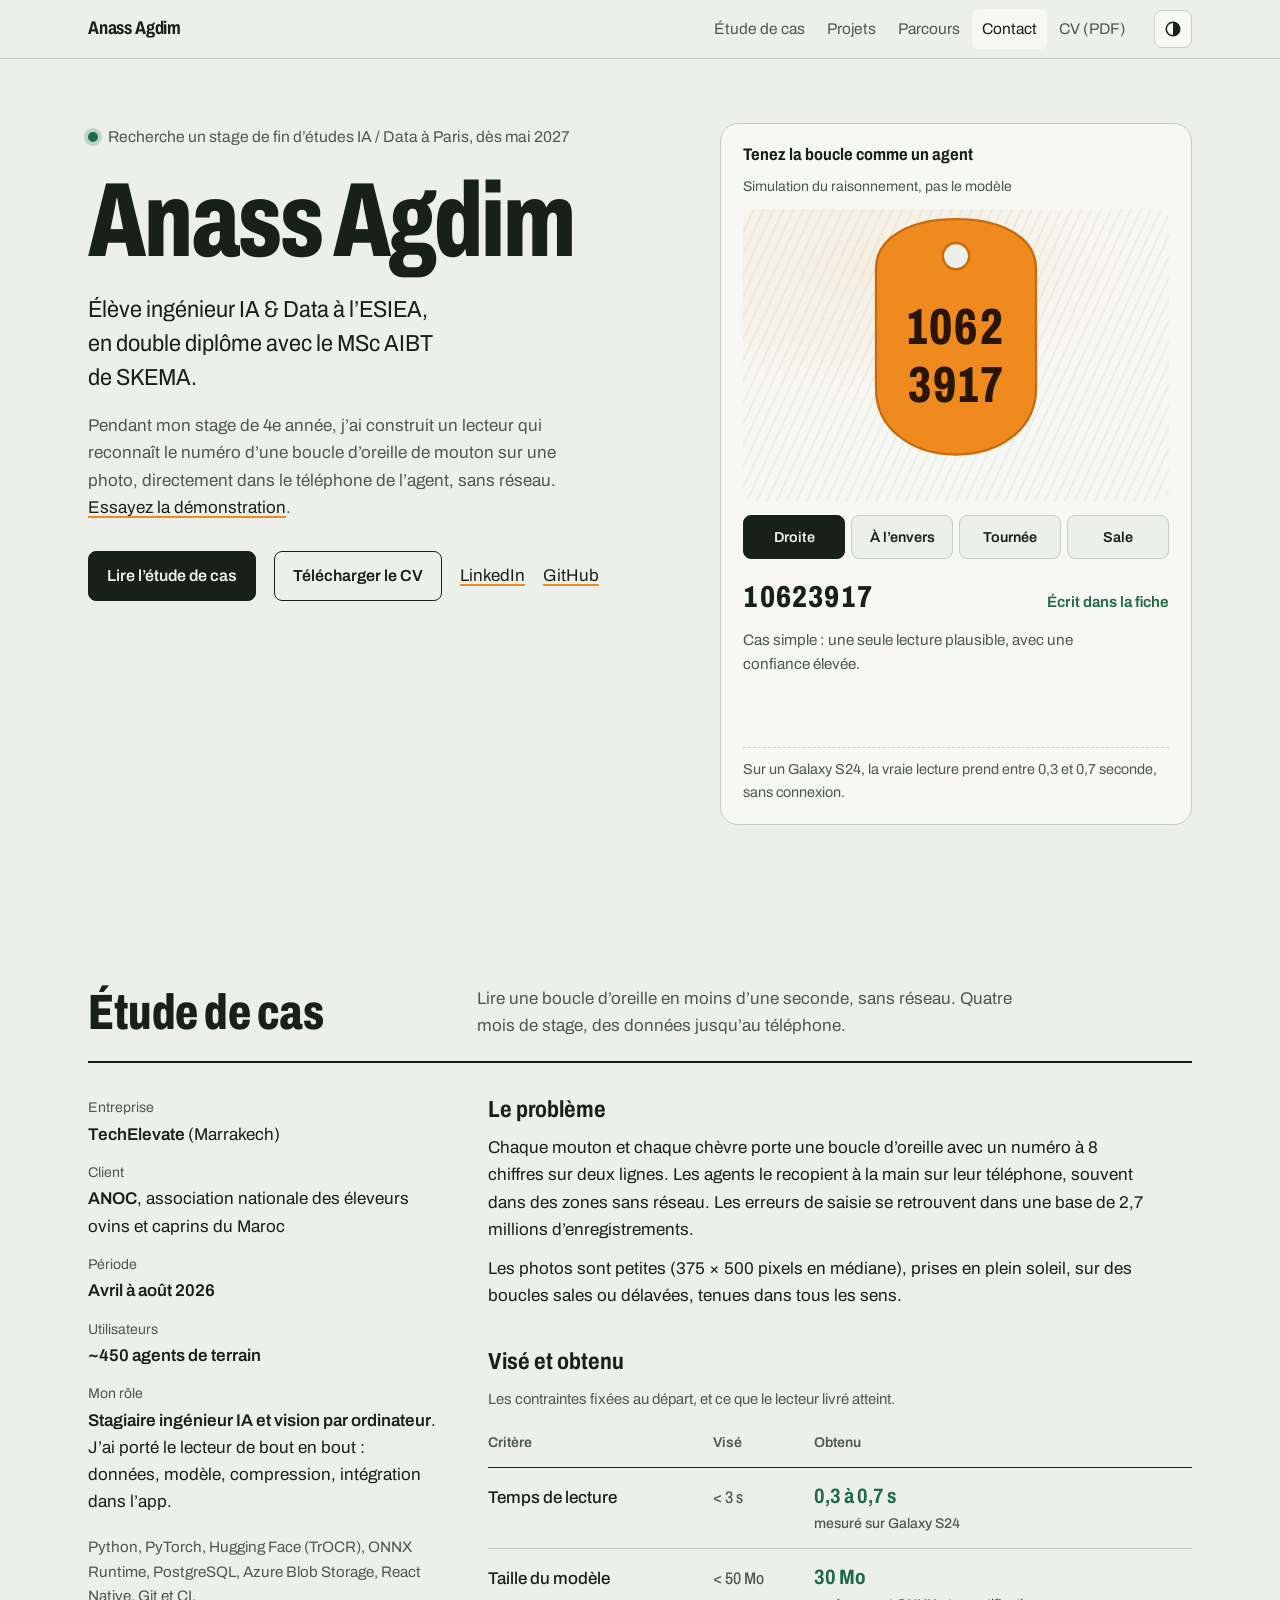
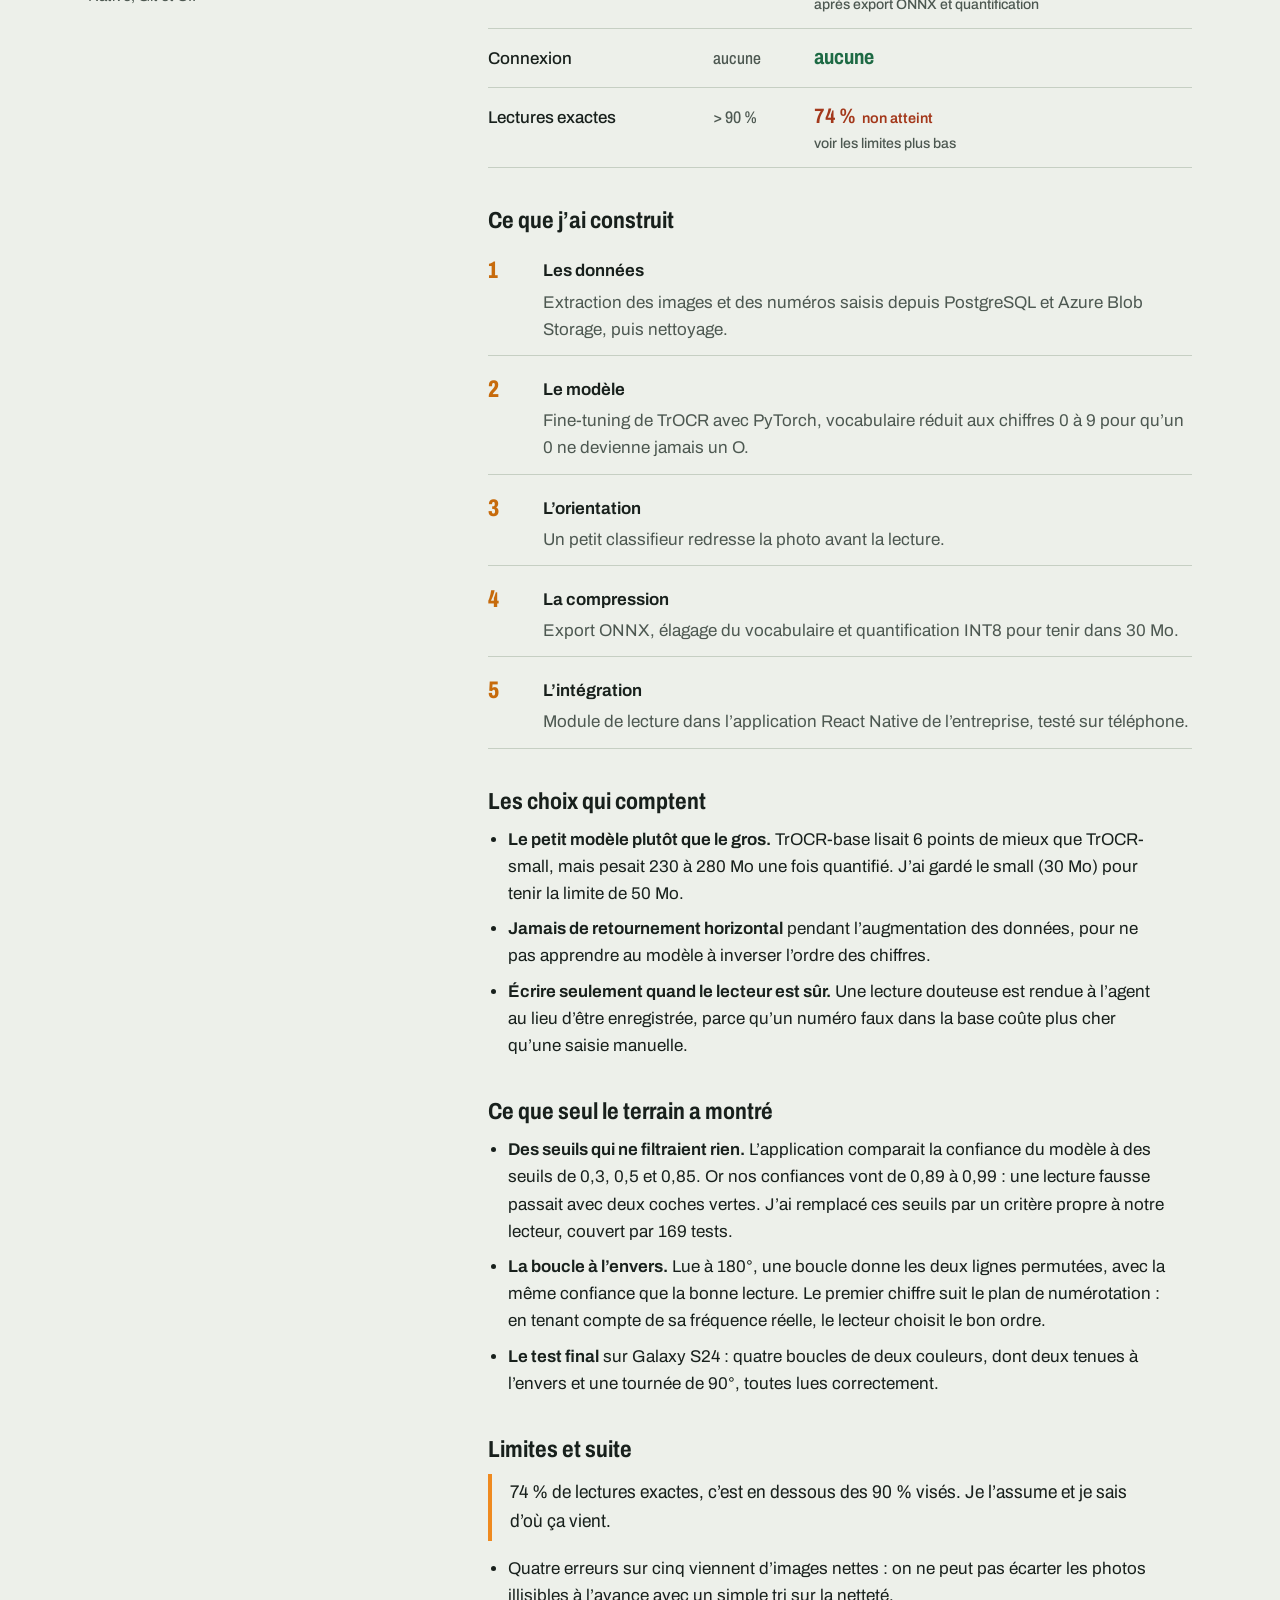
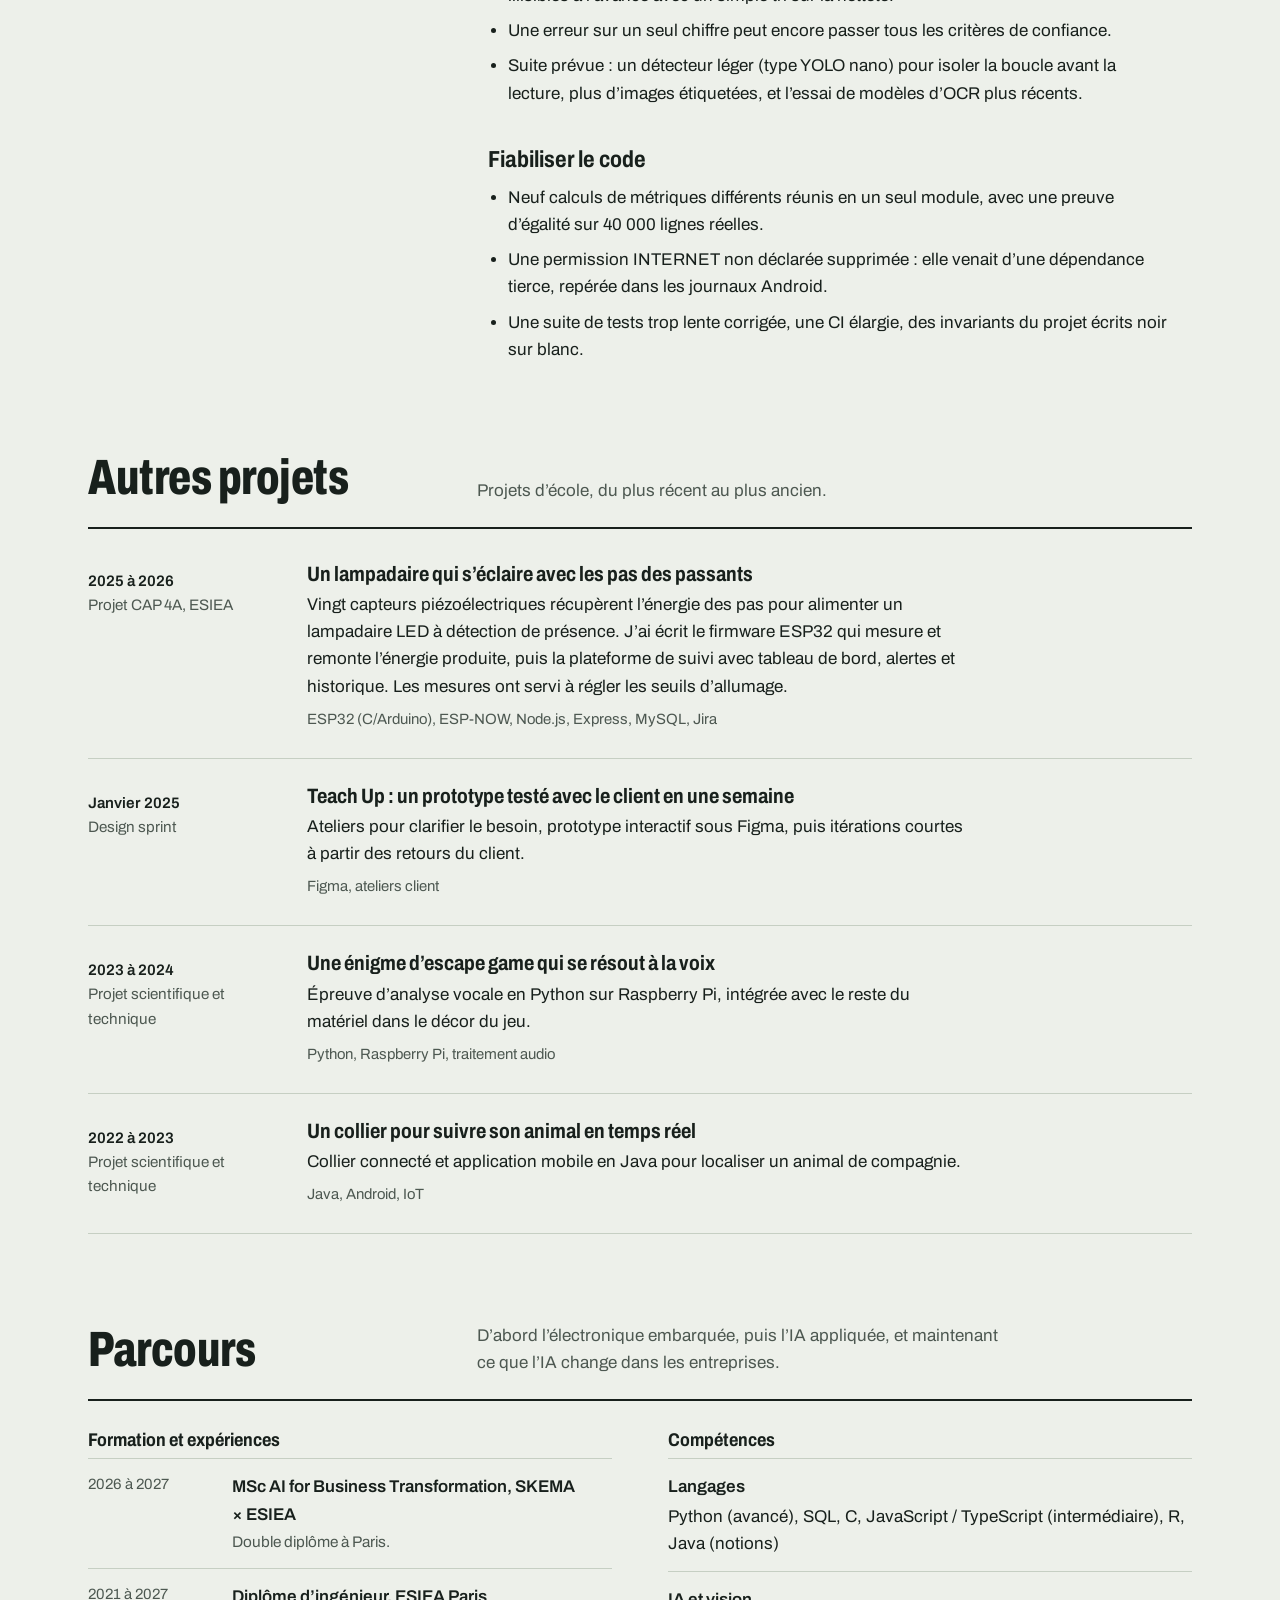
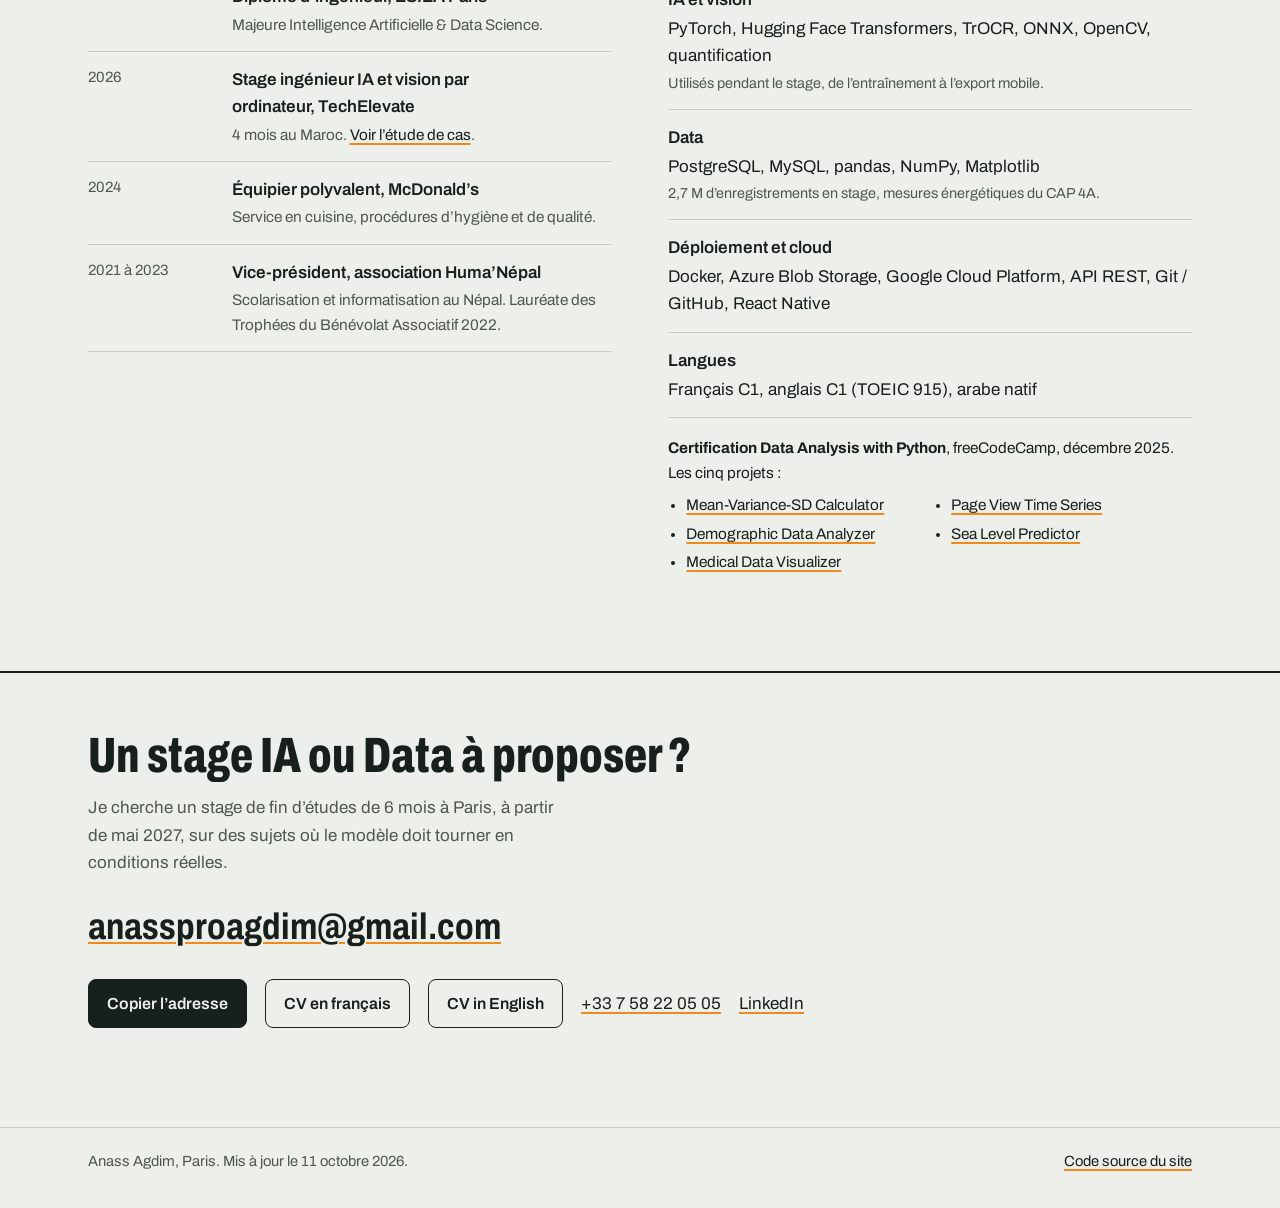
==== commit bede575e: "Refonte du portfolio après audit : démo interactive, étude de cas chiffrée, CV en PDF - Nouveau desi" ====
--- a/index.html
+++ b/index.html
@@ -3,29 +3,35 @@
 <head>
   <meta charset="utf-8" />
   <meta name="viewport" content="width=device-width, initial-scale=1" />
-  <title>Anass AGDIM | Élève ingénieur IA &amp; Data Science</title>
-  <meta name="description" content="Anass AGDIM, élève ingénieur IA et Data Science (ESIEA Paris) et étudiant du MSc AIBT (SKEMA x ESIEA). Projet phare : un OCR hors ligne sur smartphone pour les agents de terrain de l'ANOC. Recherche un stage de fin d'études en IA / Data." />
-  <meta name="author" content="Anass AGDIM" />
+  <title>Anass Agdim | Élève ingénieur IA &amp; Data, recherche stage de fin d’études</title>
+  <meta name="description" content="Anass Agdim, élève ingénieur IA et Data à l’ESIEA Paris, en double diplôme avec le MSc AIBT de SKEMA. Étude de cas : un OCR hors ligne qui lit les boucles d’identification des moutons et des chèvres sur téléphone. Recherche un stage de fin d’études à partir de mai 2027." />
+  <meta name="author" content="Anass Agdim" />
   <link rel="canonical" href="https://svvgth.github.io/AGDIM_Anass_Portfolio/" />
+
   <meta property="og:type" content="profile" />
   <meta property="og:locale" content="fr_FR" />
-  <meta property="og:title" content="Anass AGDIM | Élève ingénieur IA &amp; Data Science" />
-  <meta property="og:description" content="OCR hors ligne sur smartphone, de la base de données à l'application. Recherche un stage de fin d'études en IA / Data à Paris." />
+  <meta property="og:site_name" content="Anass Agdim" />
+  <meta property="og:title" content="Anass Agdim, élève ingénieur IA &amp; Data" />
+  <meta property="og:description" content="Un OCR qui lit les boucles d’oreille des moutons sur téléphone, sans réseau. Recherche un stage de fin d’études IA / Data à Paris." />
   <meta property="og:url" content="https://svvgth.github.io/AGDIM_Anass_Portfolio/" />
-  <meta name="twitter:card" content="summary" />
-  <meta name="theme-color" content="#f3f5f7" media="(prefers-color-scheme: light)" />
-  <meta name="theme-color" content="#0f1720" media="(prefers-color-scheme: dark)" />
-  <link rel="icon" href="data:image/svg+xml,<svg xmlns=%22http://www.w3.org/2000/svg%22 viewBox=%220 0 100 100%22><rect x=%2214%22 y=%2210%22 width=%2272%22 height=%2282%22 rx=%2222%22 fill=%22%23f28c28%22/><circle cx=%2250%22 cy=%2228%22 r=%228%22 fill=%22white%22/><text x=%2250%22 y=%2272%22 font-size=%2230%22 text-anchor=%22middle%22 font-family=%22monospace%22 font-weight=%22700%22>AA</text></svg>" />
-  <link rel="preconnect" href="https://fonts.googleapis.com" />
-  <link rel="preconnect" href="https://fonts.gstatic.com" crossorigin />
-  <link href="https://fonts.googleapis.com/css2?family=IBM+Plex+Mono:wght@500;600&family=IBM+Plex+Sans:ital,wght@0,400;0,500;0,600;0,700;1,400&display=swap" rel="stylesheet" />
+  <meta property="og:image" content="https://svvgth.github.io/AGDIM_Anass_Portfolio/assets/og.png" />
+  <meta property="og:image:width" content="1200" />
+  <meta property="og:image:height" content="630" />
+  <meta property="og:image:alt" content="Anass Agdim, élève ingénieur IA et Data. Une boucle d’oreille orange dont le numéro est lu par l’OCR." />
+  <meta name="twitter:card" content="summary_large_image" />
+
+  <meta name="theme-color" content="#edf0ea" media="(prefers-color-scheme: light)" />
+  <meta name="theme-color" content="#121815" media="(prefers-color-scheme: dark)" />
+  <link rel="icon" href="assets/favicon.svg" type="image/svg+xml" />
+  <link rel="apple-touch-icon" href="assets/apple-touch-icon.png" />
+  <link rel="preload" href="assets/fonts/archivo-wdth.woff2" as="font" type="font/woff2" crossorigin />
 
   <script type="application/ld+json">
   {
     "@context": "https://schema.org",
     "@type": "Person",
-    "name": "Anass AGDIM",
-    "jobTitle": "Élève ingénieur IA & Data Science",
+    "name": "Anass Agdim",
+    "jobTitle": "Élève ingénieur IA & Data",
     "url": "https://svvgth.github.io/AGDIM_Anass_Portfolio/",
     "email": "mailto:anassproagdim@gmail.com",
     "address": { "@type": "PostalAddress", "addressLocality": "Paris", "addressCountry": "FR" },
@@ -33,248 +39,252 @@
       { "@type": "CollegeOrUniversity", "name": "ESIEA" },
       { "@type": "CollegeOrUniversity", "name": "SKEMA Business School" }
     ],
-    "knowsAbout": ["Machine Learning", "Computer Vision", "OCR", "PyTorch", "ONNX", "Data Science", "SQL"],
+    "knowsAbout": ["Machine learning", "Computer vision", "OCR", "PyTorch", "ONNX", "Data engineering", "SQL"],
     "sameAs": ["https://www.linkedin.com/in/anass-agdim/", "https://github.com/SvvGTH"]
   }
   </script>
 
+  <script>
+    // Applique le thème mémorisé avant le premier rendu (évite le flash).
+    try { var t = localStorage.getItem("theme"); if (t) document.documentElement.setAttribute("data-theme", t); } catch (e) {}
+  </script>
+
   <style>
+    @font-face{
+      font-family: "Archivo";
+      src: url("assets/fonts/archivo-wdth.woff2") format("woff2-variations"), url("assets/fonts/archivo-wdth.woff2") format("woff2");
+      font-weight: 100 900;
+      font-stretch: 62% 125%;
+      font-style: normal;
+      font-display: swap;
+      unicode-range: U+0000-00FF, U+0131, U+0152-0153, U+02BB-02BC, U+02C6, U+02DA, U+02DC, U+0304, U+0308, U+0329, U+2000-206F, U+20AC, U+2122, U+2191, U+2193, U+2212, U+2215, U+FEFF, U+FFFD;
+    }
+
     :root{
-      --paper: #f3f5f7;
-      --surface: #ffffff;
-      --ink: #14202b;
-      --muted: #52606d;
-      --line: #d5dce3;
-      --blue: #1d5fbf;
-      --orange: #f28c28;
-      --orange-ink: #a24c00;
-      --tag-ink: #1b1206;
-      --ok: #1f7a4d;
-      --sans: "IBM Plex Sans", system-ui, -apple-system, "Segoe UI", Roboto, Arial, sans-serif;
-      --mono: "IBM Plex Mono", ui-monospace, Menlo, Consolas, monospace;
-      --max: 1120px;
-      --read: 68ch;
+      --ground: #edf0ea;
+      --raised: #f7f8f4;
+      --ink: #18201c;
+      --muted: #4d5851;
+      --rule: #c6cfc3;
+      --tag: #ef8a1f;
+      --tag-edge: #c76b0c;
+      --tag-digits: #2a1600;
+      --tag-blue: #2f6fcb;
+      --link: #18201c;
+      --good: #1d6a44;
+      --bad: #a3381b;
+      --hold: #7a5a00;
+      --sans: "Archivo", system-ui, -apple-system, "Segoe UI", Roboto, Arial, sans-serif;
+      --page: 1160px;
+      --read: 66ch;
+      --ease: cubic-bezier(.2,.7,.2,1);
     }
     @media (prefers-color-scheme: dark){
       :root:not([data-theme="light"]){
-        --paper: #0f1720; --surface: #16212c; --ink: #e6ebf0; --muted: #a3afbb;
-        --line: #2a3744; --blue: #8ab8ff; --orange: #f59a45; --orange-ink: #ffb36b; --ok: #6fd3a0;
+        --ground: #121815; --raised: #19211d; --ink: #e6ebe5; --muted: #a6b1a9; --rule: #2c3631;
+        --link: #e6ebe5; --good: #6fd09b; --bad: #ff9a7a; --hold: #e7c35a; --tag-edge: #f6a24b;
       }
     }
     :root[data-theme="dark"]{
-      --paper: #0f1720; --surface: #16212c; --ink: #e6ebf0; --muted: #a3afbb;
-      --line: #2a3744; --blue: #8ab8ff; --orange: #f59a45; --orange-ink: #ffb36b; --ok: #6fd3a0;
+      --ground: #121815; --raised: #19211d; --ink: #e6ebe5; --muted: #a6b1a9; --rule: #2c3631;
+      --link: #e6ebe5; --good: #6fd09b; --bad: #ff9a7a; --hold: #e7c35a; --tag-edge: #f6a24b;
     }
 
     *{ box-sizing: border-box; }
-    html{ scroll-behavior: smooth; -webkit-text-size-adjust: 100%; }
+    html{ -webkit-text-size-adjust: 100%; scroll-behavior: smooth; }
     body{
-      margin: 0;
-      background: var(--paper);
-      color: var(--ink);
-      font-family: var(--sans);
-      font-size: 1.0625rem;
-      line-height: 1.6;
-    }
-    img, svg{ max-width: 100%; }
-    a{ color: var(--blue); text-underline-offset: 3px; text-decoration-thickness: 1px; }
-    a:hover{ text-decoration-thickness: 2px; }
-    :focus-visible{ outline: 3px solid var(--orange); outline-offset: 3px; border-radius: 4px; }
-    h1, h2, h3{ line-height: 1.15; margin: 0; }
-    p{ margin: 0; }
-    .wrap{ max-width: var(--max); margin: 0 auto; padding: 0 24px; }
-
-    .skip{ position: absolute; left: -999px; top: 8px; background: var(--ink); color: var(--paper); padding: 10px 14px; border-radius: 8px; z-index: 100; }
+      margin: 0; background: var(--ground); color: var(--ink);
+      font-family: var(--sans); font-size: 1.0625rem; line-height: 1.6; font-stretch: 100%;
+      text-rendering: optimizeLegibility;
+    }
+    h1, h2, h3, p, ul, ol, dl, figure{ margin: 0; }
+    h1, h2, h3{ line-height: 1.08; text-wrap: balance; }
+    p, li{ text-wrap: pretty; }
+    a{ color: var(--link); text-decoration-color: var(--tag); text-decoration-thickness: 2px; text-underline-offset: 3px; }
+    a:hover{ text-decoration-thickness: 3px; }
+    :focus-visible{ outline: 3px solid var(--tag); outline-offset: 3px; border-radius: 3px; }
+    .wrap{ max-width: var(--page); margin: 0 auto; padding: 0 28px; }
+    @media (max-width: 640px){ .wrap{ padding: 0 18px; } }
+    .num{ font-variant-numeric: tabular-nums lining-nums; }
+
+    .skip{ position: absolute; left: -9999px; top: 10px; z-index: 20; background: var(--ink); color: var(--ground); padding: 10px 14px; border-radius: 6px; }
     .skip:focus{ left: 12px; }
 
-    /* Header */
-    .top{
-      position: sticky; top: 0; z-index: 50;
-      background: color-mix(in srgb, var(--paper) 88%, transparent);
-      backdrop-filter: blur(8px);
-      border-bottom: 1px solid var(--line);
-    }
-    .top .wrap{ display: flex; align-items: center; gap: 20px; min-height: 60px; }
-    .name{ font-weight: 700; color: var(--ink); text-decoration: none; white-space: nowrap; }
-    .top nav{ display: flex; gap: 4px; margin-left: auto; overflow-x: auto; scrollbar-width: none; }
+    /* ---------- Header ---------- */
+    .top{ position: sticky; top: 0; z-index: 10; background: color-mix(in srgb, var(--ground) 92%, transparent); backdrop-filter: blur(8px); border-bottom: 1px solid var(--rule); }
+    .top .wrap{ display: flex; align-items: center; gap: 18px; min-height: 58px; }
+    .me{ font-weight: 700; font-stretch: 80%; font-size: 1.15rem; letter-spacing: -.01em; color: var(--ink); text-decoration: none; white-space: nowrap; }
+    .top nav{ margin-left: auto; display: flex; gap: 2px; overflow-x: auto; scrollbar-width: none; }
     .top nav::-webkit-scrollbar{ display: none; }
-    .top nav a{ color: var(--muted); text-decoration: none; padding: 6px 10px; border-radius: 6px; white-space: nowrap; font-size: .95rem; }
-    .top nav a:hover, .top nav a[aria-current="true"]{ color: var(--ink); background: var(--surface); }
-    .theme{ display: grid; place-items: center; border: 1px solid var(--line); background: var(--surface); color: var(--ink); border-radius: 8px; width: 36px; height: 36px; cursor: pointer; flex: none; font-size: 1rem; }
-    @media (max-width: 760px){
-      .top .wrap{ flex-wrap: wrap; gap: 4px 12px; padding-top: 8px; padding-bottom: 6px; }
-      .top nav{ order: 3; width: 100%; margin-left: -10px; }
+    .top nav a{ text-decoration: none; color: var(--muted); padding: 8px 10px; border-radius: 6px; white-space: nowrap; font-size: .97rem; }
+    .top nav a:hover, .top nav a[aria-current="true"]{ color: var(--ink); background: var(--raised); }
+    .theme{ flex: none; width: 38px; height: 38px; display: grid; place-items: center; border: 1px solid var(--rule); border-radius: 8px; background: var(--raised); color: var(--ink); cursor: pointer; transition: transform .15s var(--ease); }
+    .theme:active{ transform: scale(.94); }
+    @media (max-width: 780px){
+      .top .wrap{ flex-wrap: wrap; row-gap: 0; padding-top: 6px; }
+      .top nav{ order: 3; width: calc(100% + 20px); margin: 0 -10px; padding-bottom: 4px; }
       .theme{ margin-left: auto; }
     }
 
-    /* Hero */
-    .hero{ padding: 64px 0 40px; }
-    .hero .wrap{ display: grid; grid-template-columns: 1.25fr 1fr; gap: 48px; align-items: center; }
-    @media (max-width: 900px){ .hero .wrap{ grid-template-columns: 1fr; gap: 32px; } .hero{ padding-top: 36px; } }
-    .status{ display: inline-flex; align-items: center; gap: 8px; font-size: .92rem; color: var(--muted); margin-bottom: 18px; }
-    .status i{ width: 9px; height: 9px; border-radius: 50%; background: var(--ok); display: inline-block; }
-    .hero h1{ font-size: clamp(2.3rem, 5.4vw, 3.9rem); letter-spacing: -.025em; font-weight: 700; }
-    .role{ font-size: clamp(1.15rem, 2.2vw, 1.4rem); color: var(--ink); margin-top: 10px; font-weight: 500; max-width: 34ch; }
-    .pitch{ color: var(--muted); margin-top: 18px; max-width: 56ch; }
-    .actions{ display: flex; flex-wrap: wrap; gap: 10px; margin-top: 26px; }
-    .btn{
-      display: inline-flex; align-items: center; gap: 8px; min-height: 44px;
-      padding: 10px 16px; border-radius: 8px; font-weight: 600; font-size: .98rem;
-      text-decoration: none; border: 1px solid var(--line); color: var(--ink); background: var(--surface);
-    }
-    .btn.main{ background: var(--ink); color: var(--paper); border-color: var(--ink); }
-    .btn:hover{ border-color: var(--ink); }
-
-    /* Ear tag visual */
-    .tagfig{ margin: 0; }
-    .tagfig figcaption{ margin: 14px auto 0; color: var(--muted); font-size: .95rem; max-width: 44ch; }
-    .earTag{ width: 100%; max-width: 420px; display: block; margin: 0 auto; }
-    @media (max-width: 600px){ .earTag{ max-width: 280px; } .tagfig figcaption{ text-align: center; } }
-    .earTag .digits{ font-family: var(--mono); font-weight: 600; fill: var(--tag-ink); }
-    .scan{ fill: none; stroke: var(--blue); stroke-width: 3; stroke-dasharray: 8 6; }
-    .readout rect{ fill: var(--surface); stroke: var(--line); }
-    .readout text{ font-family: var(--mono); fill: var(--ink); }
-    .readout .ok{ fill: var(--ok); }
-    @media (prefers-reduced-motion: no-preference){
-      .scan{ animation: box 1.1s ease-out .3s both; }
-      .readout{ animation: show .5s ease-out 1.3s both; }
-      @keyframes box{ from{ opacity: 0; transform: scale(1.12); transform-origin: 210px 250px; } to{ opacity: 1; transform: scale(1); transform-origin: 210px 250px; } }
-      @keyframes show{ from{ opacity: 0; transform: translateY(8px); } to{ opacity: 1; transform: none; } }
-    }
-
-    /* Facts */
-    .facts{ border-top: 1px solid var(--line); border-bottom: 1px solid var(--line); background: var(--surface); }
-    .facts dl{ margin: 0; display: grid; grid-template-columns: repeat(4, 1fr); }
-    .facts dl > div{ padding: 18px 20px 18px 0; }
-    .facts dl > div + div{ padding-left: 20px; border-left: 1px solid var(--line); }
-    .facts dt{ font-size: .85rem; color: var(--muted); }
-    .facts dd{ margin: 2px 0 0; font-weight: 600; }
-    @media (max-width: 860px){
-      .facts dl{ grid-template-columns: 1fr 1fr; }
-      .facts dl > div, .facts dl > div + div{ padding: 14px 12px 14px 0; border-left: 0; }
-      .facts dl > div:nth-child(even){ padding-left: 16px; border-left: 1px solid var(--line); }
-      .facts dl > div:nth-child(n+3){ border-top: 1px solid var(--line); }
-    }
-
-    /* Sections */
-    section{ scroll-margin-top: 80px; }
-    .block{ padding: 72px 0 0; }
-    .block > .wrap > h2{ font-size: clamp(1.6rem, 3vw, 2.1rem); letter-spacing: -.015em; }
-    .lead{ color: var(--muted); margin-top: 8px; max-width: var(--read); }
-
-    /* Case study */
-    .case{ margin-top: 28px; background: var(--surface); border: 1px solid var(--line); border-radius: 14px; overflow: hidden; }
-    .case-head{ padding: 28px 28px 24px; border-bottom: 1px solid var(--line); border-top: 6px solid var(--orange); }
-    .case-head h3{ font-size: clamp(1.3rem, 2.4vw, 1.65rem); max-width: 30ch; }
-    .case-head .summary{ margin-top: 12px; max-width: var(--read); }
-    .meta{ display: flex; flex-wrap: wrap; gap: 8px 22px; margin-top: 16px; font-size: .92rem; color: var(--muted); }
-    .meta b{ color: var(--ink); font-weight: 600; }
-    .case-body{ display: grid; grid-template-columns: 1fr 1fr; }
-    .case-body > div{ padding: 26px 28px; }
-    .case-body > div:nth-child(odd){ border-right: 1px solid var(--line); }
-    .case-body > div + div + div{ border-top: 1px solid var(--line); }
-    .case-body .full{ grid-column: 1 / -1; border-right: 0 !important; }
-    @media (max-width: 820px){
-      .case-body{ grid-template-columns: 1fr; }
-      .case-body > div{ border-right: 0 !important; padding: 22px 20px; }
-      .case-body > div + div{ border-top: 1px solid var(--line); }
-      .case-head{ padding: 22px 20px; }
-    }
-    .case h4{ font-size: 1rem; margin: 0 0 10px; }
-    .case ul{ margin: 0; padding-left: 20px; }
-    .case li + li{ margin-top: 6px; }
-
-    table.targets{ width: 100%; border-collapse: collapse; font-size: .96rem; }
-    .targets th, .targets td{ text-align: left; padding: 8px 10px 8px 0; border-bottom: 1px solid var(--line); vertical-align: top; }
-    .targets th{ font-weight: 600; color: var(--muted); font-size: .85rem; }
-    .targets td:last-child{ font-family: var(--mono); font-weight: 500; white-space: nowrap; }
-    .tablewrap{ overflow-x: auto; }
-
-    ol.steps{ list-style: none; margin: 0; padding: 0; display: grid; grid-template-columns: repeat(5, 1fr); gap: 0; counter-reset: s; }
-    ol.steps li{ counter-increment: s; padding: 0 16px 0 0; margin: 0; position: relative; }
-    ol.steps li::before{
-      content: counter(s); display: grid; place-items: center; width: 30px; height: 30px; border-radius: 50%;
-      background: var(--paper); border: 1px solid var(--line); font-family: var(--mono); font-weight: 600; font-size: .85rem; margin-bottom: 10px;
-    }
-    ol.steps li::after{ content: ""; position: absolute; top: 15px; left: 38px; right: 8px; height: 1px; background: var(--line); }
-    ol.steps li:last-child::after{ display: none; }
-    ol.steps strong{ display: block; }
-    ol.steps span{ display: block; margin-top: 2px; color: var(--muted); font-size: .94rem; line-height: 1.5; }
-    @media (max-width: 900px){
-      ol.steps{ grid-template-columns: 1fr; gap: 16px; }
-      ol.steps li{ padding: 0 0 0 44px; }
-      ol.steps li::before{ position: absolute; left: 0; top: 0; margin: 0; }
-      ol.steps li::after{ display: none; }
-    }
-
-    .figures{ display: grid; grid-template-columns: repeat(3, 1fr); gap: 16px; margin: 4px 0 14px; }
-    .figures p{ font-size: .92rem; color: var(--muted); }
-    .figures strong{ display: block; font-size: 1.5rem; color: var(--ink); font-family: var(--mono); font-weight: 600; line-height: 1.2; }
-    @media (max-width: 520px){ .figures{ grid-template-columns: 1fr 1fr; } }
-
-    .chips{ display: flex; flex-wrap: wrap; gap: 6px; list-style: none; padding: 0 !important; margin: 0; }
-    .chips li{ margin: 0 !important; font-size: .85rem; padding: 3px 10px; border-radius: 999px; border: 1px solid var(--line); background: var(--paper); }
-
-    /* Other projects */
-    .projects{ margin-top: 28px; border-top: 1px solid var(--line); }
-    .proj{ display: grid; grid-template-columns: 170px 1fr; gap: 8px 32px; padding: 26px 0; border-bottom: 1px solid var(--line); }
-    .proj .when{ color: var(--muted); font-size: .92rem; }
-    .proj .when b{ display: block; color: var(--ink); font-weight: 600; }
-    .proj h3{ font-size: 1.2rem; }
-    .proj p{ margin-top: 6px; max-width: var(--read); }
-    .proj .chips{ margin-top: 12px; }
-    .proj details{ margin-top: 10px; }
-    .proj summary{ cursor: pointer; color: var(--blue); font-weight: 500; width: fit-content; }
-    .proj details ul{ margin: 8px 0 0; padding-left: 20px; max-width: var(--read); }
-    @media (max-width: 700px){ .proj{ grid-template-columns: 1fr; } }
-
-    /* Timeline */
-    .timeline{ list-style: none; margin: 28px 0 0; padding: 0; border-left: 2px solid var(--line); }
-    .timeline li{ position: relative; padding: 0 0 26px 26px; max-width: 76ch; }
-    .timeline li::before{ content: ""; position: absolute; left: -7px; top: 6px; width: 12px; height: 12px; border-radius: 50%; background: var(--paper); border: 2px solid var(--muted); }
-    .timeline li.now::before{ background: var(--orange); border-color: var(--orange); }
-    .timeline time{ font-family: var(--mono); font-size: .88rem; color: var(--muted); }
-    .timeline h3{ font-size: 1.08rem; margin-top: 2px; }
-    .timeline p{ color: var(--muted); margin-top: 4px; }
-
-    /* Skills */
-    .skills{ margin-top: 28px; display: grid; grid-template-columns: repeat(2, 1fr); gap: 16px; }
-    .skill{ background: var(--surface); border: 1px solid var(--line); border-radius: 12px; padding: 20px 22px; }
-    .skill h3{ font-size: 1.05rem; }
-    .skill .chips{ margin-top: 12px; }
-    .skill p{ margin-top: 12px; font-size: .94rem; color: var(--muted); }
-    @media (max-width: 760px){ .skills{ grid-template-columns: 1fr; } }
-    .levels{ list-style: none; margin: 12px 0 0; padding: 0; }
-    .levels li{ display: flex; justify-content: space-between; gap: 12px; padding: 6px 0; border-bottom: 1px dashed var(--line); }
-    .levels li:last-child{ border-bottom: 0; }
-    .levels span{ color: var(--muted); font-size: .92rem; text-align: right; }
-
-    .certs{ margin-top: 20px; background: var(--surface); border: 1px solid var(--line); border-radius: 12px; padding: 20px 22px; }
-    .certs h3{ font-size: 1.05rem; }
-    .certs p{ color: var(--muted); margin-top: 6px; max-width: var(--read); }
-    .certs ul{ margin: 10px 0 0; padding-left: 20px; columns: 2; column-gap: 32px; }
-    .certs li{ break-inside: avoid; margin-bottom: 4px; }
-    @media (max-width: 700px){ .certs ul{ columns: 1; } }
-
-    /* Contact */
-    .contact{ margin: 72px 0 0; background: var(--ink); color: var(--paper); padding: 56px 0; }
-    .contact h2{ font-size: clamp(1.6rem, 3vw, 2.1rem); }
-    .contact p{ color: color-mix(in srgb, var(--paper) 78%, var(--ink)); margin-top: 10px; max-width: 60ch; }
-    .contact .actions .btn{ background: transparent; color: var(--paper); border-color: color-mix(in srgb, var(--paper) 40%, var(--ink)); }
-    .contact .actions .btn.main{ background: var(--paper); color: var(--ink); border-color: var(--paper); }
-    .contact a{ color: inherit; }
-    .copied{ min-height: 1.4em; font-size: .92rem; margin-top: 10px; }
-    footer{ padding: 22px 0 32px; color: var(--muted); font-size: .9rem; }
-
+    /* ---------- Hero ---------- */
+    .hero{ padding: 64px 0 72px; }
+    .hero .wrap{ display: grid; grid-template-columns: minmax(0, 1.1fr) minmax(0, .9fr); gap: 56px; align-items: start; }
+    @media (max-width: 920px){ .hero .wrap{ grid-template-columns: 1fr; gap: 40px; } .hero{ padding: 36px 0 56px; } }
+    .avail{ display: inline-flex; align-items: center; gap: 10px; color: var(--muted); font-size: .98rem; }
+    .avail::before{ content: ""; width: 10px; height: 10px; border-radius: 50%; background: var(--good); box-shadow: 0 0 0 4px color-mix(in srgb, var(--good) 22%, transparent); }
+    .hero h1{ margin-top: 22px; font-size: clamp(3.2rem, 9vw, 6.6rem); font-weight: 800; font-stretch: 70%; letter-spacing: -.02em; line-height: .92; }
+    .lede{ margin-top: 24px; font-size: clamp(1.2rem, 2.1vw, 1.45rem); line-height: 1.45; max-width: 30ch; font-stretch: 92%; }
+    .sub{ margin-top: 18px; color: var(--muted); max-width: 52ch; }
+    .actions{ display: flex; flex-wrap: wrap; align-items: center; gap: 12px 18px; margin-top: 30px; }
+    .btn{ display: inline-flex; align-items: center; gap: 8px; min-height: 46px; padding: 11px 18px; border-radius: 8px; font: inherit; font-weight: 600; font-size: 1rem; text-decoration: none; cursor: pointer; border: 1.5px solid var(--ink); color: var(--ink); background: transparent; transition: background-color .18s var(--ease), color .18s var(--ease), transform .12s var(--ease); }
+    .btn:hover{ background: var(--raised); }
+    .btn:active{ transform: translateY(1px); }
+    .btn.solid{ background: var(--ink); color: var(--ground); }
+    .btn.solid:hover{ background: color-mix(in srgb, var(--ink) 86%, var(--tag)); }
+    .quiet{ display: flex; gap: 18px; flex-wrap: wrap; }
+    .quiet a{ padding: 10px 0; }
+
+    /* ---------- Tag reader demo ---------- */
+    .reader{ background: var(--raised); border: 1px solid var(--rule); border-radius: 18px; padding: 22px 22px 20px; }
+    .reader-head{ display: flex; justify-content: space-between; align-items: baseline; gap: 12px; flex-wrap: wrap; }
+    .reader-head h2{ font-size: 1.05rem; font-weight: 700; font-stretch: 85%; }
+    .reader-head p{ font-size: .88rem; color: var(--muted); }
+    .stage{ margin-top: 10px; aspect-ratio: 16 / 11; display: grid; place-items: center; border-radius: 12px; background:
+      radial-gradient(120% 90% at 30% 20%, color-mix(in srgb, var(--tag) 9%, transparent), transparent 60%),
+      repeating-linear-gradient(115deg, color-mix(in srgb, var(--ink) 4%, transparent) 0 2px, transparent 2px 9px);
+      overflow: hidden; }
+    .stage svg{ width: 74%; max-width: 300px; height: auto; }
+    .tagbody{ transform-box: view-box; transform-origin: 150px 192px; transition: transform .7s var(--ease), filter .4s; }
+    .tagdigits{ font-family: var(--sans); font-weight: 800; font-stretch: 68%; fill: var(--tag-digits); }
+    .grime{ opacity: 0; transition: opacity .4s; }
+    .reader[data-state="dirty"] .grime{ opacity: 1; }
+    .scanbox{ fill: none; stroke: var(--ink); stroke-width: 3; stroke-dasharray: 9 7; opacity: 0; }
+    .reader.reading .scanbox{ animation: scan .55s var(--ease) both; }
+    @keyframes scan{ from{ opacity: 0; transform: scale(1.08); } to{ opacity: .85; transform: none; } }
+    .scanbox{ transform-box: fill-box; transform-origin: center; }
+
+    .poses{ display: grid; grid-template-columns: repeat(4, 1fr); gap: 6px; margin-top: 14px; }
+    .poses button{ font: inherit; font-size: .9rem; font-weight: 600; min-height: 44px; padding: 8px 6px; border-radius: 8px; border: 1px solid var(--rule); background: var(--ground); color: var(--ink); cursor: pointer; transition: border-color .15s, background .15s, transform .12s var(--ease); }
+    .poses button:hover{ border-color: var(--ink); }
+    .poses button:active{ transform: scale(.97); }
+    .poses button[aria-pressed="true"]{ background: var(--ink); color: var(--ground); border-color: var(--ink); }
+    @media (max-width: 420px){ .poses{ grid-template-columns: 1fr 1fr; } }
+
+    .verdict{ margin-top: 14px; min-height: 9.5em; }
+    @media (max-width: 600px){ .verdict{ min-height: 6em; } }
+    .verdict .out{ display: flex; align-items: baseline; justify-content: space-between; gap: 12px; flex-wrap: wrap; }
+    .verdict .read{ font-size: 1.9rem; font-weight: 800; font-stretch: 75%; letter-spacing: .04em; }
+    .verdict .status{ font-weight: 600; font-size: .95rem; }
+    .status.ok{ color: var(--good); } .status.hold{ color: var(--hold); }
+    .verdict .why{ margin-top: 6px; color: var(--muted); font-size: .95rem; }
+    .cands{ margin-top: 10px; display: grid; gap: 6px; font-size: .9rem; }
+    .cand{ display: grid; grid-template-columns: 6.6em 1fr 3.2em; align-items: center; gap: 10px; }
+    .cand .bar{ height: 8px; border-radius: 4px; background: var(--rule); overflow: hidden; }
+    .cand .bar i{ display: block; height: 100%; width: 0; background: var(--muted); border-radius: 4px; transition: width .6s var(--ease); }
+    .cand.win .bar i{ background: var(--good); }
+    .cand.lose span:first-child{ text-decoration: line-through; color: var(--muted); }
+    .reader-foot{ margin-top: 12px; padding-top: 10px; border-top: 1px dashed var(--rule); font-size: .9rem; color: var(--muted); }
+
+    /* ---------- Sections ---------- */
+    section[id], #reader{ scroll-margin-top: 76px; }
+    .sec{ padding: 88px 0 0; }
+    .sec-head{ display: grid; grid-template-columns: minmax(0, 1fr) minmax(0, 2fr); gap: 32px; align-items: end; padding-bottom: 22px; border-bottom: 2px solid var(--ink); }
+    .sec-head h2{ font-size: clamp(2rem, 4.4vw, 3.1rem); font-weight: 800; font-stretch: 72%; letter-spacing: -.01em; }
+    .sec-head p{ color: var(--muted); max-width: 54ch; }
+    @media (max-width: 760px){ .sec-head{ grid-template-columns: 1fr; gap: 10px; } .sec{ padding-top: 64px; } }
+
+    /* ---------- Case study ---------- */
+    .case{ display: grid; grid-template-columns: minmax(0, 1fr) minmax(0, 2fr); gap: 32px 48px; margin-top: 34px; }
+    @media (max-width: 920px){ .case{ grid-template-columns: 1fr; } }
+    .fiche{ align-self: start; position: sticky; top: 84px; }
+    @media (max-width: 920px){ .fiche{ position: static; } }
+    .fiche dl{ display: grid; gap: 14px; }
+    .fiche dt{ font-size: .88rem; color: var(--muted); }
+    .fiche dd{ margin: 1px 0 0; font-weight: 600; }
+    .fiche dd span{ font-weight: 400; }
+    .fiche .stack{ margin-top: 20px; color: var(--muted); font-size: .95rem; }
+
+    .story > * + *{ margin-top: 40px; }
+    .story h3{ font-size: 1.45rem; font-weight: 700; font-stretch: 82%; }
+    .story h3 + p, .story h3 + ul, .story h3 + ol, .story h3 + div{ margin-top: 12px; }
+    .story p + p{ margin-top: 12px; }
+    .story p, .story li{ max-width: var(--read); }
+    .story ul{ padding-left: 1.2em; }
+    .story li + li{ margin-top: 8px; }
+    .story strong{ font-weight: 650; }
+
+    .scoreboard{ width: 100%; border-collapse: collapse; margin-top: 14px; }
+    .scoreboard caption{ text-align: left; color: var(--muted); font-size: .93rem; padding-bottom: 8px; caption-side: top; }
+    .scoreboard th, .scoreboard td{ text-align: left; padding: 12px 12px 12px 0; border-bottom: 1px solid var(--rule); vertical-align: baseline; }
+    .scoreboard thead th{ font-size: .88rem; font-weight: 600; color: var(--muted); border-bottom: 1px solid var(--ink); }
+    .scoreboard tbody th{ font-weight: 500; }
+    .scoreboard td{ font-weight: 700; font-stretch: 80%; font-size: 1.3rem; white-space: nowrap; }
+    .scoreboard td.target{ font-weight: 500; color: var(--muted); font-size: 1.05rem; }
+    .scoreboard td small{ display: block; font-size: .88rem; font-weight: 500; font-stretch: 100%; color: var(--muted); white-space: normal; }
+    .met{ color: var(--good); } .missed{ color: var(--bad); }
+    .mark{ font-size: .9rem; font-weight: 600; font-stretch: 100%; margin-left: 6px; }
+    @media (max-width: 560px){ .scoreboard td{ font-size: 1.1rem; } .scoreboard td small{ max-width: 11em; } }
+
+    ol.chain{ list-style: none; padding: 0; display: grid; gap: 0; counter-reset: c; }
+    ol.chain li{ counter-increment: c; display: grid; grid-template-columns: 2.4em 1fr; gap: 4px 14px; padding: 12px 0; border-bottom: 1px solid var(--rule); max-width: none; }
+    ol.chain li::before{ content: counter(c); font-weight: 800; font-stretch: 70%; font-size: 1.5rem; line-height: 1.1; color: var(--tag-edge); }
+    ol.chain b{ font-weight: 650; }
+    ol.chain span{ grid-column: 2; color: var(--muted); }
+
+    .pull{ border-left: 4px solid var(--tag); padding: 4px 0 4px 18px; font-size: 1.15rem; font-stretch: 92%; max-width: 56ch; }
+
+    /* ---------- Other work ---------- */
+    .rows{ list-style: none; padding: 0; margin-top: 8px; }
+    .row{ display: grid; grid-template-columns: 11em minmax(0, 1fr); gap: 6px 32px; padding: 26px 0; border-bottom: 1px solid var(--rule); }
+    .row .when{ color: var(--muted); font-size: .95rem; }
+    .row .when b{ display: block; color: var(--ink); font-weight: 600; }
+    .row h3{ font-size: 1.3rem; font-weight: 700; font-stretch: 82%; }
+    .row p{ margin-top: 6px; max-width: var(--read); }
+    .row .tools{ margin-top: 8px; color: var(--muted); font-size: .93rem; }
+    @media (max-width: 680px){ .row{ grid-template-columns: 1fr; } }
+
+    /* ---------- Path & skills ---------- */
+    .two{ display: grid; grid-template-columns: 1fr 1fr; gap: 24px 56px; margin-top: 30px; }
+    @media (max-width: 800px){ .two{ grid-template-columns: 1fr; } }
+    .two h3{ font-size: 1.15rem; font-weight: 700; font-stretch: 85%; padding-bottom: 8px; border-bottom: 1px solid var(--rule); }
+    .path{ list-style: none; padding: 0; }
+    .path li{ display: grid; grid-template-columns: 7.5em 1fr; gap: 16px; padding: 14px 0; border-bottom: 1px solid var(--rule); }
+    .path time{ color: var(--muted); font-size: .93rem; }
+    .path b{ font-weight: 600; }
+    .path p{ color: var(--muted); font-size: .96rem; margin-top: 2px; }
+    @media (max-width: 420px){ .path li{ grid-template-columns: 1fr; gap: 2px; } }
+
+    .skills{ display: grid; gap: 0; }
+    .skills > div{ padding: 14px 0; border-bottom: 1px solid var(--rule); }
+    .skills dt{ font-weight: 600; }
+    .skills dd{ margin: 2px 0 0; }
+    .skills dd small{ display: block; color: var(--muted); font-size: .9rem; margin-top: 2px; }
+    .fcc{ margin-top: 18px; font-size: .96rem; }
+    .fcc ul{ margin-top: 8px; padding-left: 1.2em; columns: 2; column-gap: 24px; }
+    .fcc li{ break-inside: avoid; margin-bottom: 4px; }
+    @media (max-width: 520px){ .fcc ul{ columns: 1; } }
+
+    /* ---------- Contact ---------- */
+    .contact{ margin-top: 96px; padding: 56px 0 64px; border-top: 2px solid var(--ink); }
+    .contact h2{ font-size: clamp(2rem, 4.4vw, 3.1rem); font-weight: 800; font-stretch: 72%; }
+    .contact p{ margin-top: 12px; color: var(--muted); max-width: 52ch; }
+    .mail{ display: inline-block; margin-top: 22px; font-size: clamp(1.4rem, 4vw, 2.3rem); font-weight: 700; font-stretch: 80%; word-break: break-word; }
+    .contact .actions{ margin-top: 22px; }
+    .copied{ min-height: 1.5em; margin-top: 8px; font-size: .95rem; color: var(--good); }
+    footer{ border-top: 1px solid var(--rule); padding: 22px 0 34px; color: var(--muted); font-size: .92rem; }
+    footer .wrap{ display: flex; justify-content: space-between; gap: 12px; flex-wrap: wrap; }
+
+    @media (prefers-reduced-motion: reduce){
+      html{ scroll-behavior: auto; }
+      *, *::before, *::after{ transition-duration: .01ms !important; animation-duration: .01ms !important; }
+    }
     @media print{
-      .top, .theme, .actions, .skip{ display: none !important; }
-      body{ background: #fff; color: #000; font-size: 11pt; }
-      .contact{ background: #fff; color: #000; padding: 0; }
-      .block{ padding-top: 24px; }
-      .case, .skill, .certs{ break-inside: avoid; }
-      details > *{ display: block; }
-    }
-    @media (prefers-reduced-motion: reduce){ html{ scroll-behavior: auto; } }
+      .top, .theme, .skip, .reader .poses, .actions, .copied{ display: none !important; }
+      body{ background: #fff; color: #000; font-size: 10.5pt; }
+      .sec{ padding-top: 28px; } .fiche{ position: static; }
+      .reader{ break-inside: avoid; }
+      a{ text-decoration: none; }
+    }
   </style>
 </head>
 
@@ -283,321 +293,261 @@
 
   <header class="top">
     <div class="wrap">
-      <a class="name" href="#top">Anass AGDIM</a>
+      <a class="me" href="#top">Anass Agdim</a>
       <nav aria-label="Navigation principale">
-        <a href="#projet-phare">Projet phare</a>
-        <a href="#projets">Autres projets</a>
+        <a href="#etude-de-cas">Étude de cas</a>
+        <a href="#projets">Projets</a>
         <a href="#parcours">Parcours</a>
-        <a href="#competences">Compétences</a>
         <a href="#contact">Contact</a>
+        <a href="assets/cv/CV_Anass_AGDIM_FR.pdf">CV (PDF)</a>
       </nav>
-      <button class="theme" type="button" id="theme" aria-label="Changer le thème clair ou sombre"><svg width="18" height="18" viewBox="0 0 24 24" aria-hidden="true"><circle cx="12" cy="12" r="9" fill="none" stroke="currentColor" stroke-width="2"/><path d="M12 3a9 9 0 0 1 0 18z" fill="currentColor"/></svg></button>
+      <button class="theme" type="button" id="theme" aria-label="Passer en thème sombre"><svg width="18" height="18" viewBox="0 0 24 24" aria-hidden="true"><circle cx="12" cy="12" r="9" fill="none" stroke="currentColor" stroke-width="2"/><path d="M12 3a9 9 0 0 1 0 18z" fill="currentColor"/></svg></button>
     </div>
   </header>
 
   <main id="main">
-    <section class="hero" id="top" aria-labelledby="hero-title">
+    <!-- HERO -->
+    <section class="hero" id="top" aria-labelledby="hero-name">
       <div class="wrap">
         <div>
-          <p class="status"><i aria-hidden="true"></i>Recherche un stage de fin d’études en IA / Data, Paris</p>
-          <h1 id="hero-title">Anass Agdim</h1>
-          <p class="role">Élève ingénieur IA &amp; Data Science, ESIEA Paris. En double diplôme avec le MSc AIBT de SKEMA.</p>
-          <p class="pitch">
-            J’entraîne des modèles et je les fais tourner là où ils servent. Pendant mon stage, j’ai livré un OCR qui lit les boucles d’identification des moutons et des chèvres directement sur le téléphone des agents de terrain, sans réseau.
-          </p>
+          <p class="avail">Recherche un stage de fin d’études IA / Data à Paris, dès mai 2027</p>
+          <h1 id="hero-name">Anass Agdim</h1>
+          <p class="lede">Élève ingénieur IA &amp; Data à l’ESIEA, en double diplôme avec le MSc AIBT de SKEMA.</p>
+          <p class="sub">Pendant mon stage de 4e année, j’ai construit un lecteur qui reconnaît le numéro d’une boucle d’oreille de mouton sur une photo, directement dans le téléphone de l’agent, sans réseau. <a href="#reader">Essayez la démonstration</a>.</p>
           <div class="actions">
-            <a class="btn main" href="#projet-phare">Voir le projet phare</a>
-            <a class="btn" href="#contact">Me contacter</a>
-            <a class="btn" href="https://www.linkedin.com/in/anass-agdim/" target="_blank" rel="noopener">LinkedIn</a>
-            <a class="btn" href="https://github.com/SvvGTH" target="_blank" rel="noopener">GitHub</a>
+            <a class="btn solid" href="#etude-de-cas">Lire l’étude de cas</a>
+            <a class="btn" href="assets/cv/CV_Anass_AGDIM_FR.pdf">Télécharger le CV</a>
+            <span class="quiet">
+              <a href="https://www.linkedin.com/in/anass-agdim/" rel="noopener">LinkedIn</a>
+              <a href="https://github.com/SvvGTH" rel="noopener">GitHub</a>
+            </span>
           </div>
         </div>
 
-        <figure class="tagfig">
-          <svg class="earTag" viewBox="0 0 420 420" role="img" aria-labelledby="tag-title tag-desc">
-            <title id="tag-title">Boucle d’identification lue par l’OCR</title>
-            <desc id="tag-desc">Une boucle orange portant le numéro 4071 2958 sur deux lignes, encadrée par la détection, et le résultat lu : 40712958.</desc>
-            <path d="M210 18c60 0 118 22 118 70v196c0 56-52 96-118 96S92 340 92 284V88c0-48 58-70 118-70z" fill="var(--orange)" />
-            <path d="M210 18c60 0 118 22 118 70v196c0 56-52 96-118 96S92 340 92 284V88c0-48 58-70 118-70z" fill="none" stroke="#000" stroke-opacity=".12" stroke-width="2" />
-            <circle cx="210" cy="72" r="20" fill="var(--paper)" stroke="#000" stroke-opacity=".15" stroke-width="2" />
-            <text class="digits" x="210" y="222" font-size="62" text-anchor="middle" letter-spacing="4">4071</text>
-            <text class="digits" x="210" y="296" font-size="62" text-anchor="middle" letter-spacing="4">2958</text>
-            <rect class="scan" x="112" y="160" width="196" height="156" rx="8" />
-            <g class="readout">
-              <rect x="96" y="344" width="296" height="52" rx="10" />
-              <text x="116" y="377" font-size="21" font-weight="600">40712958</text>
-              <text class="ok" x="270" y="377" font-size="17">hors ligne</text>
-            </g>
-          </svg>
-          <figcaption>Le problème de mon stage : lire ce numéro sur une photo prise au champ, en moins de 3 secondes, sans connexion.</figcaption>
-        </figure>
+        <!-- Démonstration -->
+        <aside class="reader" id="reader" data-state="upright" aria-labelledby="reader-title">
+          <div class="reader-head">
+            <h2 id="reader-title">Tenez la boucle comme un agent</h2>
+            <p>Simulation du raisonnement, pas le modèle</p>
+          </div>
+
+          <div class="stage">
+            <svg viewBox="-45 -20 390 420" role="img" aria-labelledby="tag-alt">
+              <title id="tag-alt">Boucle d’oreille orange portant le numéro 1062 sur la première ligne et 3917 sur la seconde</title>
+              <g class="tagbody" id="tagbody">
+                <path d="M150 14c60 0 104 24 104 64v156c0 52-46 86-104 86S46 286 46 234V78c0-40 44-64 104-64z" fill="var(--tag)" />
+                <path d="M150 14c60 0 104 24 104 64v156c0 52-46 86-104 86S46 286 46 234V78c0-40 44-64 104-64z" fill="none" stroke="var(--tag-edge)" stroke-width="3" />
+                <circle cx="150" cy="62" r="17" fill="var(--ground)" stroke="var(--tag-edge)" stroke-width="3" />
+                <text class="tagdigits" x="150" y="176" font-size="66" text-anchor="middle" letter-spacing="3">1062</text>
+                <text class="tagdigits" x="150" y="252" font-size="66" text-anchor="middle" letter-spacing="3">3917</text>
+                <g class="grime" aria-hidden="true">
+                  <ellipse cx="160" cy="156" rx="19" ry="30" fill="#4a3a1e" opacity=".82" />
+                  <ellipse cx="199" cy="232" rx="19" ry="30" fill="#4a3a1e" opacity=".78" />
+                  <ellipse cx="130" cy="205" rx="64" ry="12" fill="#fff" opacity=".3" />
+                </g>
+              </g>
+              <rect class="scanbox" x="60" y="112" width="180" height="160" rx="10" />
+            </svg>
+          </div>
+
+          <div class="poses" role="group" aria-label="Position de la boucle">
+            <button type="button" data-pose="upright" aria-pressed="true">Droite</button>
+            <button type="button" data-pose="flipped" aria-pressed="false">À l’envers</button>
+            <button type="button" data-pose="turned" aria-pressed="false">Tournée</button>
+            <button type="button" data-pose="dirty" aria-pressed="false">Sale</button>
+          </div>
+
+          <div class="verdict" aria-live="polite">
+            <div class="out">
+              <span class="read num" id="v-read">10623917</span>
+              <span class="status ok" id="v-status">Écrit dans la fiche</span>
+            </div>
+            <p class="why" id="v-why">Cas simple : une seule lecture plausible, avec une confiance élevée.</p>
+            <div class="cands" id="v-cands"></div>
+          </div>
+
+          <p class="reader-foot">Sur un Galaxy S24, la vraie lecture prend entre 0,3 et 0,7 seconde, sans connexion.</p>
+        </aside>
       </div>
     </section>
 
-    <section class="facts" aria-label="En bref">
+    <!-- ETUDE DE CAS -->
+    <section class="sec" id="etude-de-cas" aria-labelledby="case-title">
       <div class="wrap">
-        <dl>
-          <div><dt>Formation</dt><dd>ESIEA, 5e année, majeure IA &amp; Data</dd></div>
-          <div><dt>Double diplôme</dt><dd>MSc AIBT, SKEMA × ESIEA (2026–2027)</dd></div>
-          <div><dt>Dernière expérience</dt><dd>Stage IA, TECH ELEVATE (4&nbsp;mois)</dd></div>
-          <div><dt>Langues</dt><dd>Français courant, anglais C1 (TOEIC 915)</dd></div>
-        </dl>
-      </div>
-    </section>
-
-    <!-- PROJET PHARE -->
-    <section class="block" id="projet-phare" aria-labelledby="pp-title">
-      <div class="wrap">
-        <h2 id="pp-title">Projet phare</h2>
-        <p class="lead">Mon stage de 4A, présenté comme une étude de cas : le problème, mes choix, les résultats et ce qu’il reste à faire.</p>
-
-        <article class="case">
-          <div class="case-head">
-            <h3>OCR hors ligne des boucles d’identification ovines et caprines</h3>
-            <p class="summary">
-              Les agents de l’ANOC, l’association nationale marocaine des éleveurs ovins et caprins, saisissent à la main les numéros à 8 chiffres des boucles d’oreille des animaux, souvent là où il n’y a pas de réseau. J’ai construit la chaîne qui remplace cette saisie par une photo : des données en base jusqu’au modèle embarqué dans l’application Android.
-            </p>
-            <p class="meta">
-              <span><b>Entreprise</b> TECH ELEVATE, Maroc</span>
-              <span><b>Période</b> avril à août 2026</span>
-              <span><b>Utilisateurs visés</b> ~450 agents de terrain</span>
-              <span><b>Mon rôle</b> données, modèle, export, intégration mobile, audit du code</span>
-            </p>
-          </div>
-
-          <div class="case-body">
-            <div>
-              <h4>Les contraintes du terrain</h4>
-              <div class="tablewrap">
-                <table class="targets">
-                  <thead><tr><th scope="col">Critère</th><th scope="col">Cible</th></tr></thead>
-                  <tbody>
-                    <tr><td>Précision de lecture</td><td>&gt; 90 %</td></tr>
-                    <tr><td>Taux d’erreur caractère (CER)</td><td>&lt; 5 %</td></tr>
-                    <tr><td>Temps d’inférence</td><td>&lt; 3 s</td></tr>
-                    <tr><td>Taille du modèle</td><td>&lt; 50 Mo</td></tr>
-                    <tr><td>Connexion requise</td><td>aucune</td></tr>
-                  </tbody>
-                </table>
-              </div>
-              <p style="margin-top:12px; color:var(--muted); font-size:.94rem;">Difficulté principale : des photos de faible résolution (médiane 375×500 px), prises en conditions réelles.</p>
-            </div>
-
-            <div>
-              <h4>Les décisions qui comptent</h4>
+        <div class="sec-head">
+          <h2 id="case-title">Étude de cas</h2>
+          <p>Lire une boucle d’oreille en moins d’une seconde, sans réseau. Quatre mois de stage, des données jusqu’au téléphone.</p>
+        </div>
+
+        <div class="case">
+          <aside class="fiche" aria-label="Fiche du projet">
+            <dl>
+              <div><dt>Entreprise</dt><dd>TechElevate <span>(Marrakech)</span></dd></div>
+              <div><dt>Client</dt><dd>ANOC<span>, association nationale des éleveurs ovins et caprins du Maroc</span></dd></div>
+              <div><dt>Période</dt><dd>Avril à août 2026</dd></div>
+              <div><dt>Utilisateurs</dt><dd>~450 agents de terrain</dd></div>
+              <div><dt>Mon rôle</dt><dd>Stagiaire ingénieur IA et vision par ordinateur<span>. J’ai porté le lecteur de bout en bout : données, modèle, compression, intégration dans l’app.</span></dd></div>
+            </dl>
+            <p class="stack">Python, PyTorch, Hugging Face (TrOCR), ONNX Runtime, PostgreSQL, Azure Blob Storage, React Native, Git et CI.</p>
+          </aside>
+
+          <div class="story">
+            <div>
+              <h3>Le problème</h3>
+              <p>Chaque mouton et chaque chèvre porte une boucle d’oreille avec un numéro à 8 chiffres sur deux lignes. Les agents le recopient à la main sur leur téléphone, souvent dans des zones sans réseau. Les erreurs de saisie se retrouvent dans une base de 2,7 millions d’enregistrements.</p>
+              <p>Les photos sont petites (375 × 500 pixels en médiane), prises en plein soleil, sur des boucles sales ou délavées, tenues dans tous les sens.</p>
+            </div>
+
+            <div>
+              <h3>Visé et obtenu</h3>
+              <table class="scoreboard">
+                <caption>Les contraintes fixées au départ, et ce que le lecteur livré atteint.</caption>
+                <thead><tr><th scope="col">Critère</th><th scope="col">Visé</th><th scope="col">Obtenu</th></tr></thead>
+                <tbody>
+                  <tr><th scope="row">Temps de lecture</th><td class="target num">&lt; 3 s</td><td class="met num">0,3 à 0,7 s<small>mesuré sur Galaxy S24</small></td></tr>
+                  <tr><th scope="row">Taille du modèle</th><td class="target num">&lt; 50 Mo</td><td class="met num">30 Mo<small>après export ONNX et quantification</small></td></tr>
+                  <tr><th scope="row">Connexion</th><td class="target">aucune</td><td class="met">aucune</td></tr>
+                  <tr><th scope="row">Lectures exactes</th><td class="target num">&gt; 90 %</td><td class="missed num">74 %<span class="mark">non atteint</span><small>voir les limites plus bas</small></td></tr>
+                </tbody>
+              </table>
+            </div>
+
+            <div>
+              <h3>Ce que j’ai construit</h3>
+              <ol class="chain">
+                <li><b>Les données</b><span>Extraction des images et des numéros saisis depuis PostgreSQL et Azure Blob Storage, puis nettoyage.</span></li>
+                <li><b>Le modèle</b><span>Fine-tuning de TrOCR avec PyTorch, vocabulaire réduit aux chiffres 0 à 9 pour qu’un 0 ne devienne jamais un O.</span></li>
+                <li><b>L’orientation</b><span>Un petit classifieur redresse la photo avant la lecture.</span></li>
+                <li><b>La compression</b><span>Export ONNX, élagage du vocabulaire et quantification INT8 pour tenir dans 30 Mo.</span></li>
+                <li><b>L’intégration</b><span>Module de lecture dans l’application React Native de l’entreprise, testé sur téléphone.</span></li>
+              </ol>
+            </div>
+
+            <div>
+              <h3>Les choix qui comptent</h3>
               <ul>
-                <li><strong>Vocabulaire réduit aux chiffres 0 à 9</strong> : le modèle ne peut plus confondre un 0 avec un O.</li>
-                <li><strong>Pas de retournement horizontal</strong> en augmentation de données, pour ne jamais inverser l’ordre des chiffres.</li>
-                <li><strong>Un plus gros modèle n’a rien apporté</strong> : TrOCR-base a fait jeu égal avec TrOCR-small. La limite venait des données, pas de l’architecture, donc j’ai gardé le petit modèle.</li>
-                <li><strong>Un classifieur d’orientation avant l’OCR</strong> pour redresser les photos, qui atteint au moins 95 % de la performance obtenue avec une orientation parfaite.</li>
+                <li><strong>Le petit modèle plutôt que le gros.</strong> TrOCR-base lisait 6 points de mieux que TrOCR-small, mais pesait 230 à 280 Mo une fois quantifié. J’ai gardé le small (30 Mo) pour tenir la limite de 50 Mo.</li>
+                <li><strong>Jamais de retournement horizontal</strong> pendant l’augmentation des données, pour ne pas apprendre au modèle à inverser l’ordre des chiffres.</li>
+                <li><strong>Écrire seulement quand le lecteur est sûr.</strong> Une lecture douteuse est rendue à l’agent au lieu d’être enregistrée, parce qu’un numéro faux dans la base coûte plus cher qu’une saisie manuelle.</li>
               </ul>
             </div>
 
-            <div class="full">
-              <h4>La chaîne complète</h4>
-              <ol class="steps">
-                <li><strong>Données</strong><span>Extraction depuis PostgreSQL (~2,7 M d’enregistrements) et Azure Blob Storage</span></li>
-                <li><strong>Entraînement</strong><span>Fine-tuning de TrOCR avec PyTorch et Hugging Face</span></li>
-                <li><strong>Compression</strong><span>Export ONNX, élagage du vocabulaire, quantification</span></li>
-                <li><strong>Application</strong><span>Intégration dans l’app React Native, 100 % hors ligne</span></li>
-                <li><strong>Fiabilisation</strong><span>Audit du code, tests, CI, invariants documentés</span></li>
-              </ol>
-            </div>
-
-            <div>
-              <h4>Résultats</h4>
-              <div class="figures">
-                <p><strong>~30 Mo</strong>modèle final, sous la limite de 50 Mo</p>
-                <p><strong>≥ 95 %</strong>de la performance « orientation parfaite »</p>
-                <p><strong>0</strong>appel réseau nécessaire</p>
-              </div>
+            <div>
+              <h3>Ce que seul le terrain a montré</h3>
               <ul>
-                <li>Audit en sept lots : une suite de tests qui dépassait le délai imparti corrigée, couverture CI élargie.</li>
-                <li>Neuf calculs de métriques différents fusionnés en un seul module, avec une preuve d’égalité sur 40 000 lignes réelles.</li>
-                <li>Une permission INTERNET non déclarée supprimée : elle venait d’une dépendance tierce, repérée dans les logs Android.</li>
-                <li>Aucun secret exposé sur 265 commits.</li>
+                <li><strong>Des seuils qui ne filtraient rien.</strong> L’application comparait la confiance du modèle à des seuils de 0,3, 0,5 et 0,85. Or nos confiances vont de 0,89 à 0,99 : une lecture fausse passait avec deux coches vertes. J’ai remplacé ces seuils par un critère propre à notre lecteur, couvert par 169 tests.</li>
+                <li><strong>La boucle à l’envers.</strong> Lue à 180°, une boucle donne les deux lignes permutées, avec la même confiance que la bonne lecture. Le premier chiffre suit le plan de numérotation : en tenant compte de sa fréquence réelle, le lecteur choisit le bon ordre.</li>
+                <li><strong>Le test final</strong> sur Galaxy S24 : quatre boucles de deux couleurs, dont deux tenues à l’envers et une tournée de 90°, toutes lues correctement.</li>
               </ul>
             </div>
 
             <div>
-              <h4>Limites et suite</h4>
+              <h3>Limites et suite</h3>
+              <p class="pull">74 % de lectures exactes, c’est en dessous des 90 % visés. Je l’assume et je sais d’où ça vient.</p>
+              <ul style="margin-top:14px">
+                <li>Quatre erreurs sur cinq viennent d’images nettes : on ne peut pas écarter les photos illisibles à l’avance avec un simple tri sur la netteté.</li>
+                <li>Une erreur sur un seul chiffre peut encore passer tous les critères de confiance.</li>
+                <li>Suite prévue : un détecteur léger (type YOLO nano) pour isoler la boucle avant la lecture, plus d’images étiquetées, et l’essai de modèles d’OCR plus récents.</li>
+              </ul>
+            </div>
+
+            <div>
+              <h3>Fiabiliser le code</h3>
               <ul>
-                <li>La précision reste en dessous de la cible : le volume et la qualité des images étiquetées sont le vrai frein.</li>
-                <li>Piste prioritaire : un détecteur léger (type YOLO nano) pour isoler la boucle avant la lecture, vu la faible résolution des photos.</li>
-                <li>À évaluer : des modèles d’OCR plus récents que TrOCR, qui obtiennent de meilleurs scores sur les benchmarks.</li>
+                <li>Neuf calculs de métriques différents réunis en un seul module, avec une preuve d’égalité sur 40 000 lignes réelles.</li>
+                <li>Une permission INTERNET non déclarée supprimée : elle venait d’une dépendance tierce, repérée dans les journaux Android.</li>
+                <li>Une suite de tests trop lente corrigée, une CI élargie, des invariants du projet écrits noir sur blanc.</li>
               </ul>
-              <h4 style="margin-top:20px;">Stack</h4>
-              <ul class="chips" aria-label="Technologies">
-                <li>Python</li><li>PyTorch</li><li>Transformers (TrOCR)</li><li>ONNX</li><li>PostgreSQL</li><li>Azure Blob Storage</li><li>React Native</li><li>Jupyter</li><li>Git / CI</li>
-              </ul>
-            </div>
-          </div>
-        </article>
-      </div>
-    </section>
-
-    <!-- AUTRES PROJETS -->
-    <section class="block" id="projets" aria-labelledby="proj-title">
-      <div class="wrap">
-        <h2 id="proj-title">Autres projets</h2>
-        <p class="lead">Projets d’école et associatifs, du plus récent au plus ancien.</p>
-
-        <div class="projects">
-          <article class="proj">
-            <p class="when"><b>2025 à 2026</b>Projet CAP 4A, NOVA / ESIEA</p>
-            <div>
-              <h3>Lampadaire urbain autonome alimenté par les pas</h3>
-              <p>Vingt capteurs piézoélectriques récupèrent l’énergie des passants pour alimenter un lampadaire LED qui s’allume à la détection de présence. Projet d’équipe couvrant l’électronique, le firmware, le back-end et le front-end.</p>
-              <ul class="chips" aria-label="Technologies"><li>ESP32</li><li>C / Arduino</li><li>ESP-NOW</li><li>Node.js</li><li>MySQL</li><li>Jira</li></ul>
-              <details>
-                <summary>Détails techniques</summary>
-                <ul>
-                  <li>Mesure tension et courant par ADC 12 bits, calcul de l’énergie produite et consommée.</li>
-                  <li>Remontée des mesures en ESP-NOW vers une passerelle ESP32.</li>
-                  <li>Tableau de bord web avec alertes et gestion des rôles (Node.js, Express, MySQL).</li>
-                  <li>Organisation agile : backlog, sprints hebdomadaires, revues régulières.</li>
-                </ul>
-              </details>
-            </div>
-          </article>
-
-          <article class="proj">
-            <p class="when"><b>Janv. 2025</b>Design Sprint</p>
-            <div>
-              <h3>Teach Up : prototype UX/UI en sprint de conception</h3>
-              <p>Ateliers avec le client pour clarifier le besoin, puis prototype interactif sous Figma, testé et itéré en cycles courts.</p>
-              <ul class="chips" aria-label="Outils"><li>Figma</li><li>Ateliers client</li><li>Prototypage</li></ul>
-            </div>
-          </article>
-
-          <article class="proj">
-            <p class="when"><b>2023 à 2024</b>Projet scientifique et technique</p>
-            <div>
-              <h3>Escape game numérique : épreuve d’analyse vocale</h3>
-              <p>Une énigme qui se résout à la voix : acquisition, traitement et décision en Python sur Raspberry Pi, intégrée au reste du jeu.</p>
-              <ul class="chips" aria-label="Technologies"><li>Python</li><li>Raspberry Pi</li><li>Traitement audio</li></ul>
-            </div>
-          </article>
-
-          <article class="proj">
-            <p class="when"><b>2022 à 2023</b>Projet scientifique et technique</p>
-            <div>
-              <h3>Collier connecté pour animaux de compagnie</h3>
-              <p>Un collier et son application mobile en Java pour localiser son animal en temps réel.</p>
-              <ul class="chips" aria-label="Technologies"><li>Java</li><li>Android</li><li>IoT</li></ul>
-            </div>
-          </article>
-
-          <article class="proj">
-            <p class="when"><b>2021 à 2023</b>Association Huma’Népal</p>
-            <div>
-              <h3>Vice-président d’un projet solidaire au Népal</h3>
-              <p>Scolarisation, informatisation et enseignement, avec des échanges culturels franco-népalais. Coordination de l’équipe sur deux ans.</p>
-              <ul class="chips" aria-label="Distinction"><li>Trophées du Bénévolat Associatif, prix Esprit d’équipe 2022</li></ul>
-            </div>
-          </article>
+            </div>
+          </div>
         </div>
       </div>
     </section>
 
-    <!-- PARCOURS -->
-    <section class="block" id="parcours" aria-labelledby="parcours-title">
+    <!-- PROJETS -->
+    <section class="sec" id="projets" aria-labelledby="proj-title">
       <div class="wrap">
-        <h2 id="parcours-title">Parcours</h2>
-        <p class="lead">De l’électronique embarquée vers l’IA appliquée, puis vers les enjeux business de l’IA.</p>
-
-        <ol class="timeline">
-          <li class="now">
-            <time>2026 à 2027</time>
-            <h3>MSc Artificial Intelligence for Business Transformation, SKEMA × ESIEA</h3>
-            <p>Double diplôme à Paris : machine learning, deep learning et MLOps d’un côté, management de l’IA, stratégie digitale et gestion de projet de l’autre.</p>
+        <div class="sec-head">
+          <h2 id="proj-title">Autres projets</h2>
+          <p>Projets d’école, du plus récent au plus ancien.</p>
+        </div>
+        <ul class="rows">
+          <li class="row">
+            <p class="when"><b>2025 à 2026</b>Projet CAP 4A, ESIEA</p>
+            <div>
+              <h3>Un lampadaire qui s’éclaire avec les pas des passants</h3>
+              <p>Vingt capteurs piézoélectriques récupèrent l’énergie des pas pour alimenter un lampadaire LED à détection de présence. J’ai écrit le firmware ESP32 qui mesure et remonte l’énergie produite, puis la plateforme de suivi avec tableau de bord, alertes et historique. Les mesures ont servi à régler les seuils d’allumage.</p>
+              <p class="tools">ESP32 (C/Arduino), ESP-NOW, Node.js, Express, MySQL, Jira</p>
+            </div>
           </li>
-          <li>
-            <time>Avril à août 2026</time>
-            <h3>Stagiaire ingénieur IA / Computer Vision, TECH ELEVATE (Maroc)</h3>
-            <p>OCR hors ligne des boucles d’identification pour l’ANOC. <a href="#projet-phare">Voir l’étude de cas</a>.</p>
+          <li class="row">
+            <p class="when"><b>Janvier 2025</b>Design sprint</p>
+            <div>
+              <h3>Teach Up : un prototype testé avec le client en une semaine</h3>
+              <p>Ateliers pour clarifier le besoin, prototype interactif sous Figma, puis itérations courtes à partir des retours du client.</p>
+              <p class="tools">Figma, ateliers client</p>
+            </div>
           </li>
-          <li>
-            <time>Décembre 2025</time>
-            <h3>Certification Data Analysis with Python, freeCodeCamp</h3>
-            <p>NumPy, Pandas, visualisation et régression linéaire, validés par cinq projets.</p>
+          <li class="row">
+            <p class="when"><b>2023 à 2024</b>Projet scientifique et technique</p>
+            <div>
+              <h3>Une énigme d’escape game qui se résout à la voix</h3>
+              <p>Épreuve d’analyse vocale en Python sur Raspberry Pi, intégrée avec le reste du matériel dans le décor du jeu.</p>
+              <p class="tools">Python, Raspberry Pi, traitement audio</p>
+            </div>
           </li>
-          <li>
-            <time>Depuis 2021</time>
-            <h3>Cycle ingénieur, ESIEA Paris</h3>
-            <p>Aujourd’hui en 5e année, majeure Intelligence Artificielle &amp; Data Science.</p>
+          <li class="row">
+            <p class="when"><b>2022 à 2023</b>Projet scientifique et technique</p>
+            <div>
+              <h3>Un collier pour suivre son animal en temps réel</h3>
+              <p>Collier connecté et application mobile en Java pour localiser un animal de compagnie.</p>
+              <p class="tools">Java, Android, IoT</p>
+            </div>
           </li>
-          <li>
-            <time>En parallèle</time>
-            <h3>Équipier polyvalent, McDonald’s Laval</h3>
-            <p>Travail en équipe, respect des protocoles qualité, gestion des flux.</p>
-          </li>
-          <li>
-            <time>2020 à 2021</time>
-            <h3>Baccalauréat Sciences Mathématiques, LSS Rabat</h3>
-          </li>
-        </ol>
+        </ul>
       </div>
     </section>
 
-    <!-- COMPETENCES -->
-    <section class="block" id="competences" aria-labelledby="comp-title">
+    <!-- PARCOURS & COMPETENCES -->
+    <section class="sec" id="parcours" aria-labelledby="path-title">
       <div class="wrap">
-        <h2 id="comp-title">Compétences</h2>
-        <p class="lead">Chaque groupe renvoie à l’endroit où je m’en suis servi.</p>
-
-        <div class="skills">
-          <div class="skill">
-            <h3>Langages</h3>
-            <ul class="levels">
-              <li>Python<span>avancé</span></li>
-              <li>SQL<span>intermédiaire</span></li>
-              <li>C, JavaScript / TypeScript<span>intermédiaire</span></li>
-              <li>R, Java<span>notions</span></li>
-            </ul>
-          </div>
-
-          <div class="skill">
-            <h3>IA &amp; Computer Vision</h3>
-            <ul class="chips"><li>PyTorch</li><li>Hugging Face Transformers</li><li>TrOCR</li><li>ONNX</li><li>Quantification</li><li>Scikit-learn</li></ul>
-            <p>Utilisé pour : le stage OCR (entraînement, évaluation, compression).</p>
-          </div>
-
-          <div class="skill">
-            <h3>Data &amp; analyse</h3>
-            <ul class="chips"><li>PostgreSQL</li><li>MySQL</li><li>Pandas</li><li>NumPy</li><li>Matplotlib</li><li>Seaborn</li><li>Statistiques</li><li>Séries temporelles</li></ul>
-            <p>Utilisé pour : le stage (2,7 M d’enregistrements), les projets freeCodeCamp, le projet CAP 4A.</p>
-          </div>
-
-          <div class="skill">
-            <h3>Cloud, déploiement &amp; qualité</h3>
-            <ul class="chips"><li>Azure Blob Storage</li><li>Google Cloud Platform</li><li>API REST / JSON</li><li>OAuth</li><li>React Native</li><li>Node.js / Express</li><li>Docker</li><li>Git / CI</li></ul>
-            <p>Utilisé pour : l’application mobile du stage et la plateforme de supervision du CAP 4A.</p>
-          </div>
-
-          <div class="skill">
-            <h3>Embarqué</h3>
-            <ul class="chips"><li>ESP32</li><li>Raspberry Pi</li><li>Arduino</li><li>ESP-NOW</li><li>MATLAB / Simulink</li></ul>
-            <p>Utilisé pour : le lampadaire autonome, l’escape game, le collier connecté.</p>
-          </div>
-
-          <div class="skill">
-            <h3>Méthodes &amp; outils</h3>
-            <ul class="chips"><li>Agile / Jira</li><li>Notion</li><li>Figma</li><li>Jupyter</li><li>VS Code</li><li>Claude Code</li><li>LaTeX</li></ul>
-            <p>Autonomie sur un projet de 4 mois, travail en équipe sur les projets d’école, passage fréquent du technique au besoin métier.</p>
-          </div>
+        <div class="sec-head">
+          <h2 id="path-title">Parcours</h2>
+          <p>D’abord l’électronique embarquée, puis l’IA appliquée, et maintenant ce que l’IA change dans les entreprises.</p>
         </div>
 
-        <div class="certs">
-          <h3>Data Analysis with Python, freeCodeCamp (décembre 2025)</h3>
-          <p>Les cinq projets de la certification, chacun sur GitHub.</p>
-          <ul>
-            <li><a href="https://github.com/SvvGTH/mean-variance-standard-deviation-calculator" target="_blank" rel="noopener">Mean-Variance-Standard Deviation Calculator</a></li>
-            <li><a href="https://github.com/SvvGTH/demographic-data-analyzer" target="_blank" rel="noopener">Demographic Data Analyzer</a></li>
-            <li><a href="https://github.com/SvvGTH/Medical-Data-Visualizer" target="_blank" rel="noopener">Medical Data Visualizer</a></li>
-            <li><a href="https://github.com/SvvGTH/Page-View-Time-Series-Visualizer" target="_blank" rel="noopener">Page View Time Series Visualizer</a></li>
-            <li><a href="https://github.com/SvvGTH/Sea-Level-Predictor" target="_blank" rel="noopener">Sea Level Predictor</a></li>
-          </ul>
+        <div class="two">
+          <div>
+            <h3>Formation et expériences</h3>
+            <ol class="path">
+              <li><time>2026 à 2027</time><div><b>MSc AI for Business Transformation, SKEMA × ESIEA</b><p>Double diplôme à Paris.</p></div></li>
+              <li><time>2021 à 2027</time><div><b>Diplôme d’ingénieur, ESIEA Paris</b><p>Majeure Intelligence Artificielle &amp; Data Science.</p></div></li>
+              <li><time>2026</time><div><b>Stage ingénieur IA et vision par ordinateur, TechElevate</b><p>4 mois au Maroc. <a href="#etude-de-cas">Voir l’étude de cas</a>.</p></div></li>
+              <li><time>2024</time><div><b>Équipier polyvalent, McDonald’s</b><p>Service en cuisine, procédures d’hygiène et de qualité.</p></div></li>
+              <li><time>2021 à 2023</time><div><b>Vice-président, association Huma’Népal</b><p>Scolarisation et informatisation au Népal. Lauréate des Trophées du Bénévolat Associatif 2022.</p></div></li>
+            </ol>
+          </div>
+
+          <div id="competences">
+            <h3>Compétences</h3>
+            <dl class="skills">
+              <div><dt>Langages</dt><dd>Python (avancé), SQL, C, JavaScript / TypeScript (intermédiaire), R, Java (notions)</dd></div>
+              <div><dt>IA et vision</dt><dd>PyTorch, Hugging Face Transformers, TrOCR, ONNX, OpenCV, quantification<small>Utilisés pendant le stage, de l’entraînement à l’export mobile.</small></dd></div>
+              <div><dt>Data</dt><dd>PostgreSQL, MySQL, pandas, NumPy, Matplotlib<small>2,7 M d’enregistrements en stage, mesures énergétiques du CAP 4A.</small></dd></div>
+              <div><dt>Déploiement et cloud</dt><dd>Docker, Azure Blob Storage, Google Cloud Platform, API REST, Git / GitHub, React Native</dd></div>
+              <div><dt>Langues</dt><dd>Français C1, anglais C1 (TOEIC 915), arabe natif</dd></div>
+            </dl>
+            <div class="fcc">
+              <b>Certification Data Analysis with Python</b>, freeCodeCamp, décembre 2025. Les cinq projets :
+              <ul>
+                <li><a href="https://github.com/SvvGTH/mean-variance-standard-deviation-calculator" rel="noopener">Mean-Variance-SD Calculator</a></li>
+                <li><a href="https://github.com/SvvGTH/demographic-data-analyzer" rel="noopener">Demographic Data Analyzer</a></li>
+                <li><a href="https://github.com/SvvGTH/Medical-Data-Visualizer" rel="noopener">Medical Data Visualizer</a></li>
+                <li><a href="https://github.com/SvvGTH/Page-View-Time-Series-Visualizer" rel="noopener">Page View Time Series</a></li>
+                <li><a href="https://github.com/SvvGTH/Sea-Level-Predictor" rel="noopener">Sea Level Predictor</a></li>
+              </ul>
+            </div>
+          </div>
         </div>
       </div>
     </section>
@@ -605,13 +555,17 @@
     <!-- CONTACT -->
     <section class="contact" id="contact" aria-labelledby="contact-title">
       <div class="wrap">
-        <h2 id="contact-title">Parlons de votre projet IA ou Data</h2>
-        <p>Je cherche un stage de fin d’études à Paris sur des sujets où le modèle doit tourner en production et servir le métier.</p>
+        <h2 id="contact-title">Un stage IA ou Data à proposer ?</h2>
+        <p>Je cherche un stage de fin d’études de 6 mois à Paris, à partir de mai 2027, sur des sujets où le modèle doit tourner en conditions réelles.</p>
+        <a class="mail" href="mailto:anassproagdim@gmail.com">anassproagdim@gmail.com</a>
         <div class="actions">
-          <a class="btn main" href="mailto:anassproagdim@gmail.com">anassproagdim@gmail.com</a>
-          <button class="btn" type="button" id="copy" data-email="anassproagdim@gmail.com">Copier l’adresse</button>
-          <a class="btn" href="tel:+33758220505">+33 7 58 22 05 05</a>
-          <a class="btn" href="https://www.linkedin.com/in/anass-agdim/" target="_blank" rel="noopener">LinkedIn</a>
+          <button class="btn solid" type="button" id="copy" data-email="anassproagdim@gmail.com">Copier l’adresse</button>
+          <a class="btn" href="assets/cv/CV_Anass_AGDIM_FR.pdf">CV en français</a>
+          <a class="btn" href="assets/cv/CV_Anass_AGDIM_EN.pdf" hreflang="en">CV in English</a>
+          <span class="quiet">
+            <a href="tel:+33758220505">+33 7 58 22 05 05</a>
+            <a href="https://www.linkedin.com/in/anass-agdim/" rel="noopener">LinkedIn</a>
+          </span>
         </div>
         <p class="copied" id="copied" role="status" aria-live="polite"></p>
       </div>
@@ -619,49 +573,113 @@
   </main>
 
   <footer>
-    <div class="wrap">© 2025–2026 Anass AGDIM. Mis à jour le 16 septembre 2026. Paris, Île-de-France.</div>
+    <div class="wrap">
+      <span>Anass Agdim, Paris. Mis à jour le 11 octobre 2026.</span>
+      <a href="https://github.com/SvvGTH/AGDIM_Anass_Portfolio" rel="noopener">Code source du site</a>
+    </div>
   </footer>
 
   <script>
-    // Thème clair / sombre mémorisé
+    // Thème clair / sombre
     (function(){
       var root = document.documentElement, btn = document.getElementById("theme");
-      try { var saved = localStorage.getItem("theme"); if (saved) root.setAttribute("data-theme", saved); } catch(e){}
+      function current(){ return root.getAttribute("data-theme") || (matchMedia("(prefers-color-scheme: dark)").matches ? "dark" : "light"); }
+      function label(){ btn.setAttribute("aria-label", current() === "dark" ? "Passer en thème clair" : "Passer en thème sombre"); }
+      label();
       btn.addEventListener("click", function(){
-        var current = root.getAttribute("data-theme") ||
-          (matchMedia("(prefers-color-scheme: dark)").matches ? "dark" : "light");
-        var next = current === "dark" ? "light" : "dark";
+        var next = current() === "dark" ? "light" : "dark";
         root.setAttribute("data-theme", next);
-        try { localStorage.setItem("theme", next); } catch(e){}
+        try { localStorage.setItem("theme", next); } catch (e) {}
+        label();
       });
     })();
 
-    // Copie de l'adresse mail
+    // Démonstration du lecteur de boucle
+    (function(){
+      var reader = document.getElementById("reader");
+      var body = document.getElementById("tagbody");
+      var out = document.getElementById("v-read"), st = document.getElementById("v-status");
+      var why = document.getElementById("v-why"), cands = document.getElementById("v-cands");
+      var poses = {
+        upright: {
+          rot: "rotate(0deg)", read: "10623917", status: ["ok", "Écrit dans la fiche"],
+          why: "Cas simple : une seule lecture plausible, avec une confiance élevée.",
+          list: []
+        },
+        flipped: {
+          rot: "rotate(180deg)", read: "10623917", status: ["ok", "Écrit dans la fiche, ordre corrigé"],
+          why: "À l’envers, le modèle hésite entre les deux ordres des lignes et préfère même le mauvais. Le plan de numérotation, qui rend un 1 en tête bien plus fréquent qu’un 3, fait pencher la décision du bon côté.",
+          list: [["39171062", 52, "lose"], ["10623917", 48, "win"]], after: [["39171062", 37, "lose"], ["10623917", 63, "win"]]
+        },
+        turned: {
+          rot: "rotate(-90deg)", read: "10623917", status: ["ok", "Écrit dans la fiche"],
+          why: "Le classifieur d’orientation détecte la rotation et redresse la photo avant la lecture.",
+          list: []
+        },
+        dirty: {
+          rot: "rotate(0deg)", read: "10?2391?", status: ["hold", "Rendu à l’agent"],
+          why: "Deux chiffres sont masqués par la boue. Plutôt que deviner, le lecteur laisse l’agent saisir le numéro : une erreur dans la base coûte plus qu’une saisie.",
+          list: []
+        }
+      };
+      function bars(list){
+        cands.innerHTML = "";
+        list.forEach(function(c){
+          var row = document.createElement("div");
+          row.className = "cand " + c[2];
+          row.innerHTML = '<span class="num">' + c[0] + '</span><span class="bar"><i></i></span><span class="num">' + c[1] + ' %</span>';
+          cands.appendChild(row);
+          requestAnimationFrame(function(){ requestAnimationFrame(function(){ row.querySelector("i").style.width = c[1] + "%"; }); });
+        });
+      }
+      function show(name){
+        var p = poses[name];
+        reader.setAttribute("data-state", name);
+        body.style.transform = p.rot;
+        reader.classList.remove("reading"); void reader.offsetWidth; reader.classList.add("reading");
+        document.querySelectorAll(".poses button").forEach(function(b){ b.setAttribute("aria-pressed", b.dataset.pose === name ? "true" : "false"); });
+        out.textContent = p.read;
+        st.className = "status " + p.status[0]; st.textContent = p.status[1];
+        why.textContent = p.why;
+        if (p.after){
+          bars(p.list);
+          var hdr = document.createElement("p"); hdr.className = "why"; hdr.textContent = "Score brut, puis après le plan de numérotation :";
+          cands.prepend(hdr);
+          setTimeout(function(){
+            if (reader.getAttribute("data-state") !== name) return;
+            var rows = cands.querySelectorAll(".cand");
+            p.after.forEach(function(c, i){ rows[i].querySelector("i").style.width = c[1] + "%"; rows[i].lastChild.textContent = c[1] + " %"; });
+          }, 1100);
+        } else { bars(p.list); }
+      }
+      document.querySelectorAll(".poses button").forEach(function(b){ b.addEventListener("click", function(){ show(b.dataset.pose); }); });
+    })();
+
+    // Copier l'adresse
     (function(){
       var btn = document.getElementById("copy"), out = document.getElementById("copied");
       btn.addEventListener("click", function(){
         var mail = btn.getAttribute("data-email");
-        var done = function(){ out.textContent = "Adresse copiée."; };
-        var fail = function(){ out.textContent = "Copie impossible, l’adresse est : " + mail; };
-        if (navigator.clipboard) navigator.clipboard.writeText(mail).then(done, fail); else fail();
+        function ok(){ out.textContent = "Adresse copiée."; }
+        function ko(){ out.textContent = "Copie impossible ici. L’adresse : " + mail; }
+        if (navigator.clipboard && window.isSecureContext) navigator.clipboard.writeText(mail).then(ok, ko); else ko();
       });
     })();
 
-    // Onglet actif selon la section visible
+    // Lien actif dans la navigation
     (function(){
-      var links = Array.prototype.slice.call(document.querySelectorAll(".top nav a"));
-      var map = {};
-      links.forEach(function(a){ map[a.getAttribute("href").slice(1)] = a; });
+      var links = [].slice.call(document.querySelectorAll(".top nav a[href^='#']"));
       if (!("IntersectionObserver" in window)) return;
-      var obs = new IntersectionObserver(function(entries){
-        entries.forEach(function(e){
+      var map = {}; links.forEach(function(a){ map[a.getAttribute("href").slice(1)] = a; });
+      var io = new IntersectionObserver(function(es){
+        es.forEach(function(e){
           if (e.isIntersecting && map[e.target.id]){
             links.forEach(function(l){ l.removeAttribute("aria-current"); });
             map[e.target.id].setAttribute("aria-current", "true");
           }
         });
-      }, { rootMargin: "-45% 0px -50% 0px" });
-      Object.keys(map).forEach(function(id){ var s = document.getElementById(id); if (s) obs.observe(s); });
+      }, { rootMargin: "-40% 0px -55% 0px" });
+      Object.keys(map).forEach(function(id){ var s = document.getElementById(id); if (s) io.observe(s); });
     })();
   </script>
 </body>
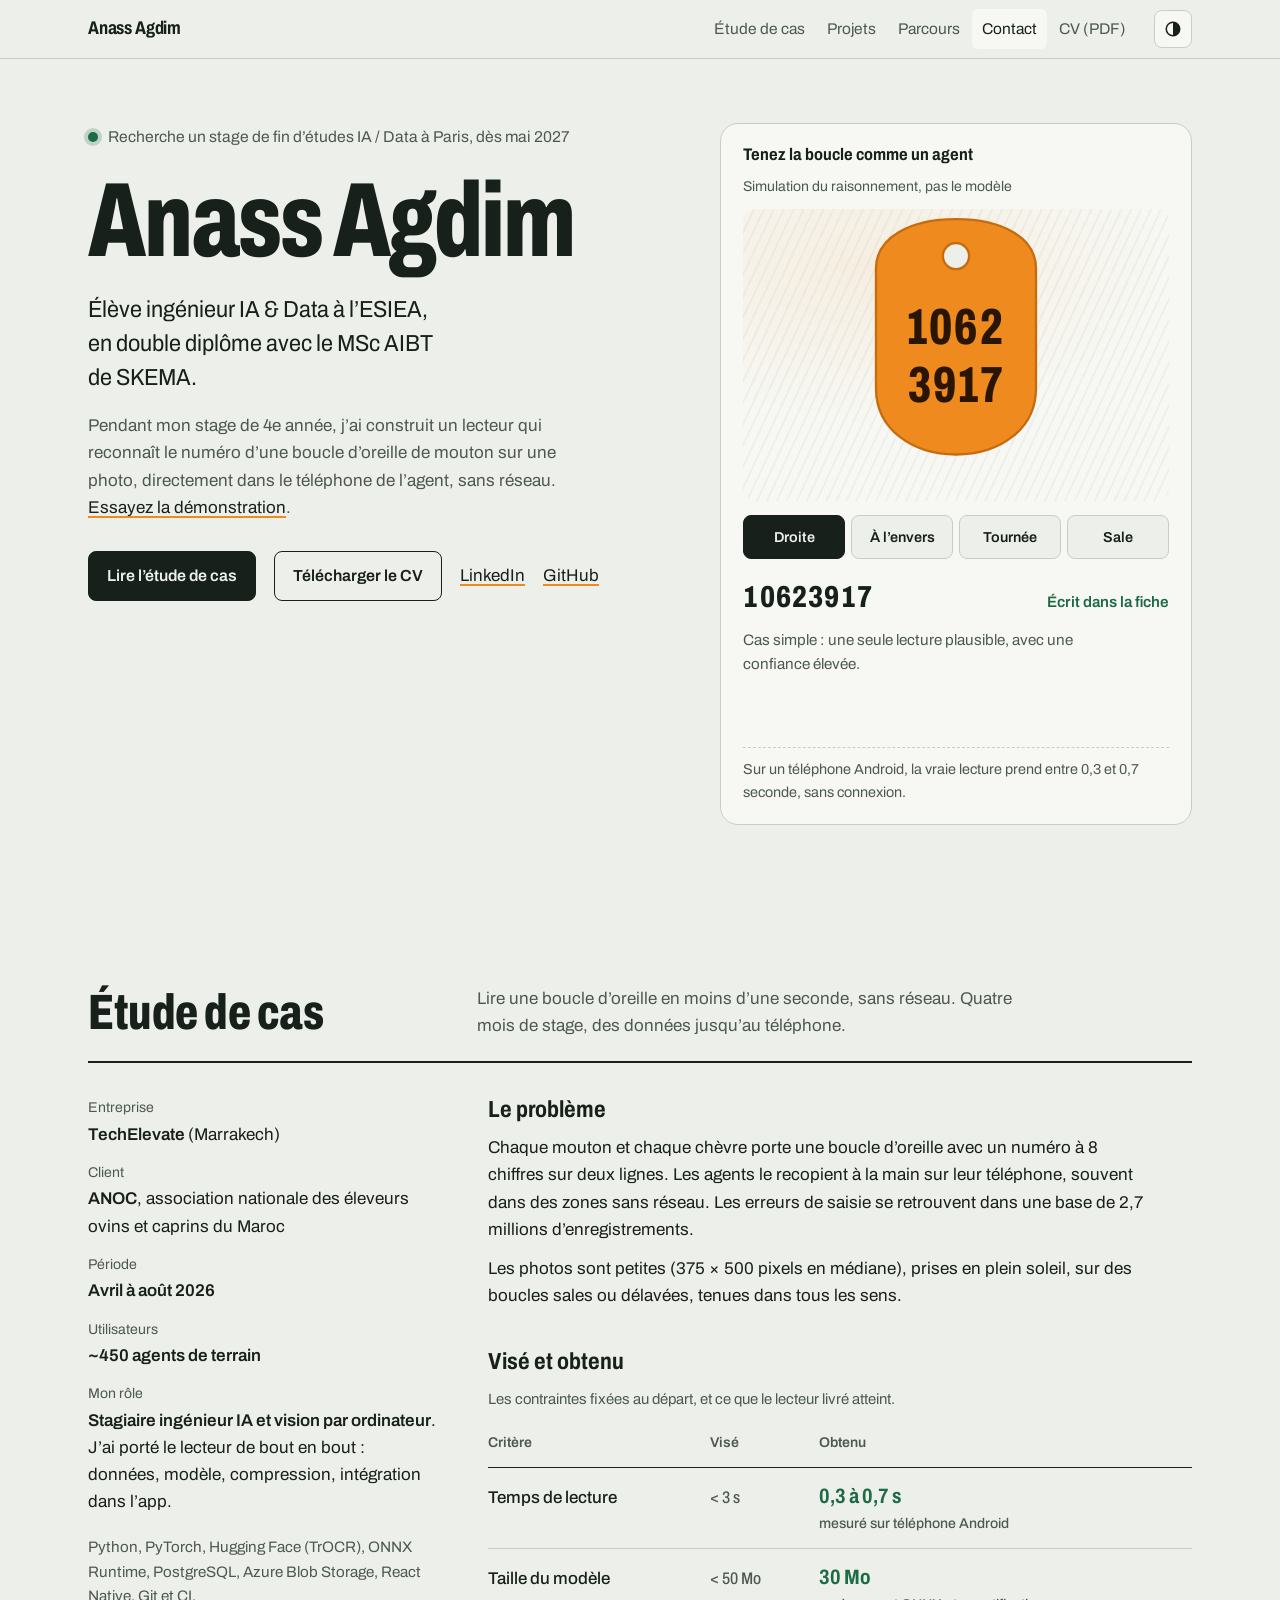
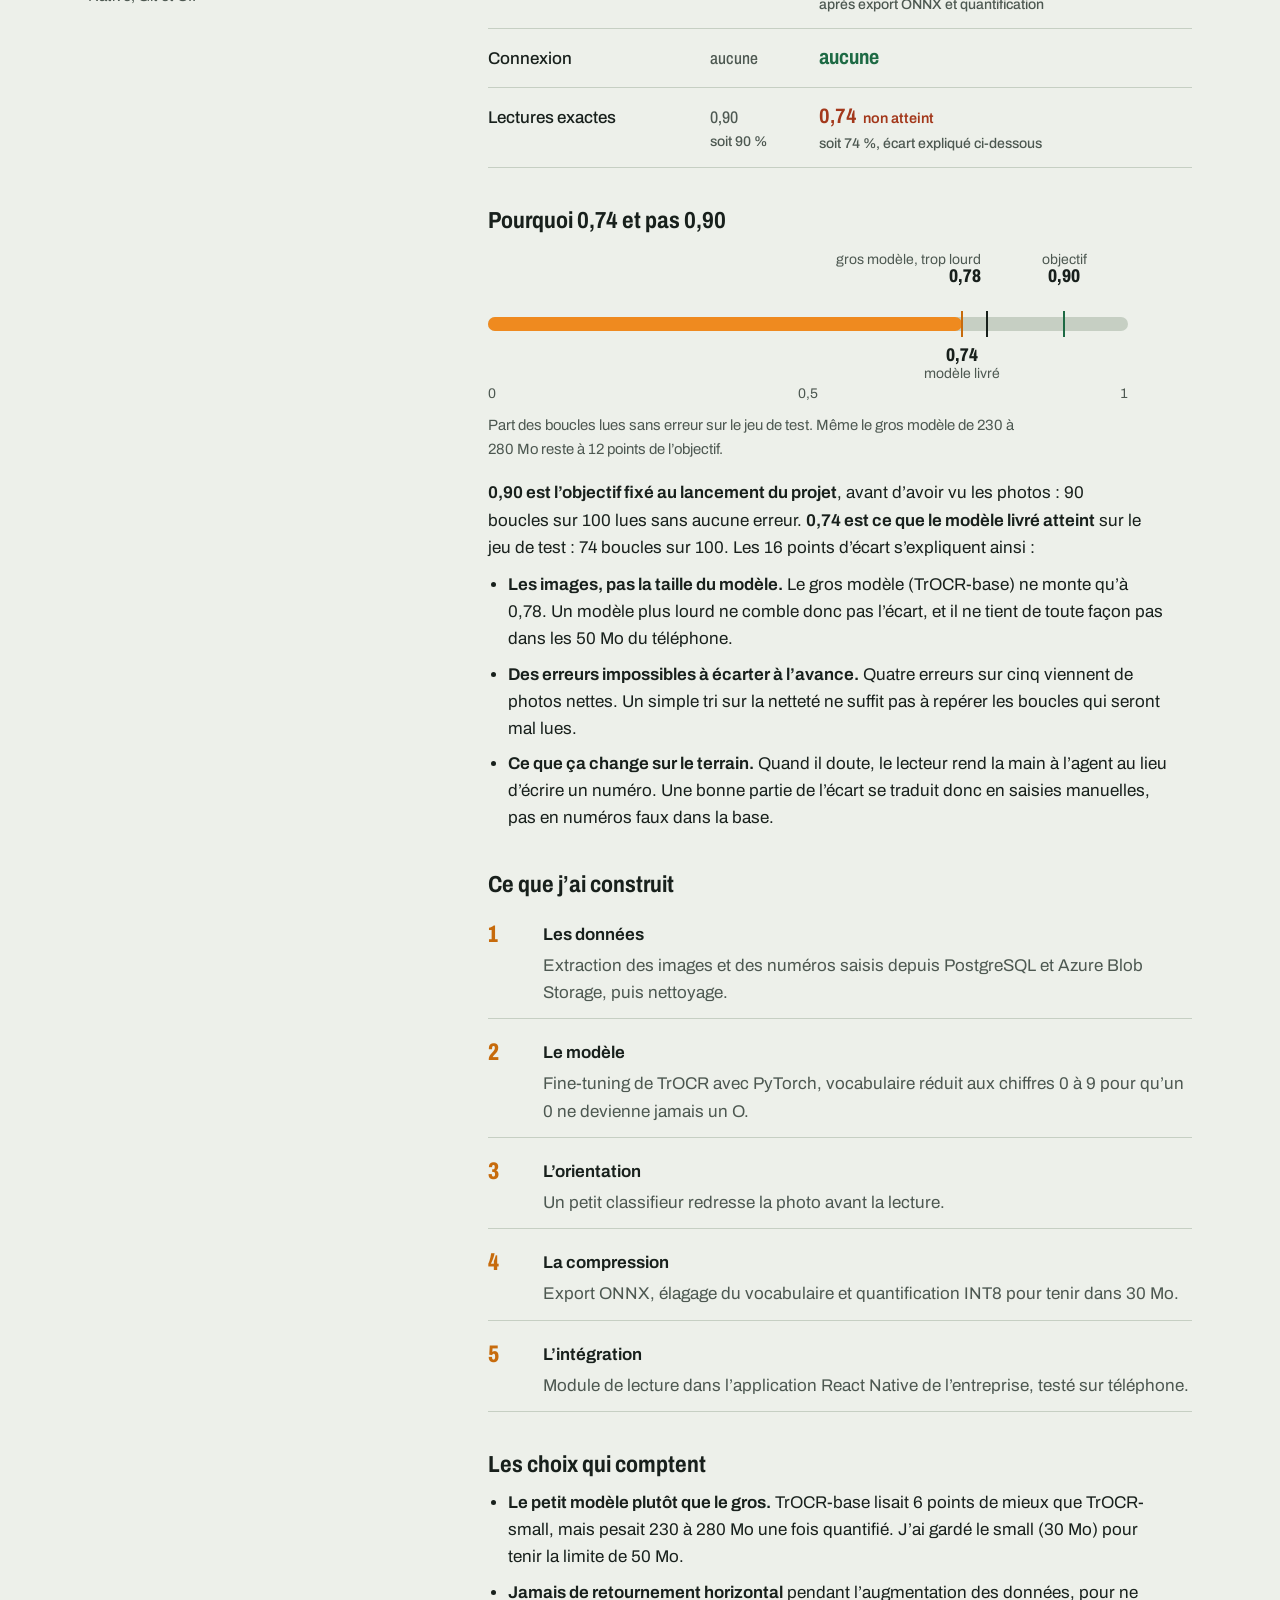
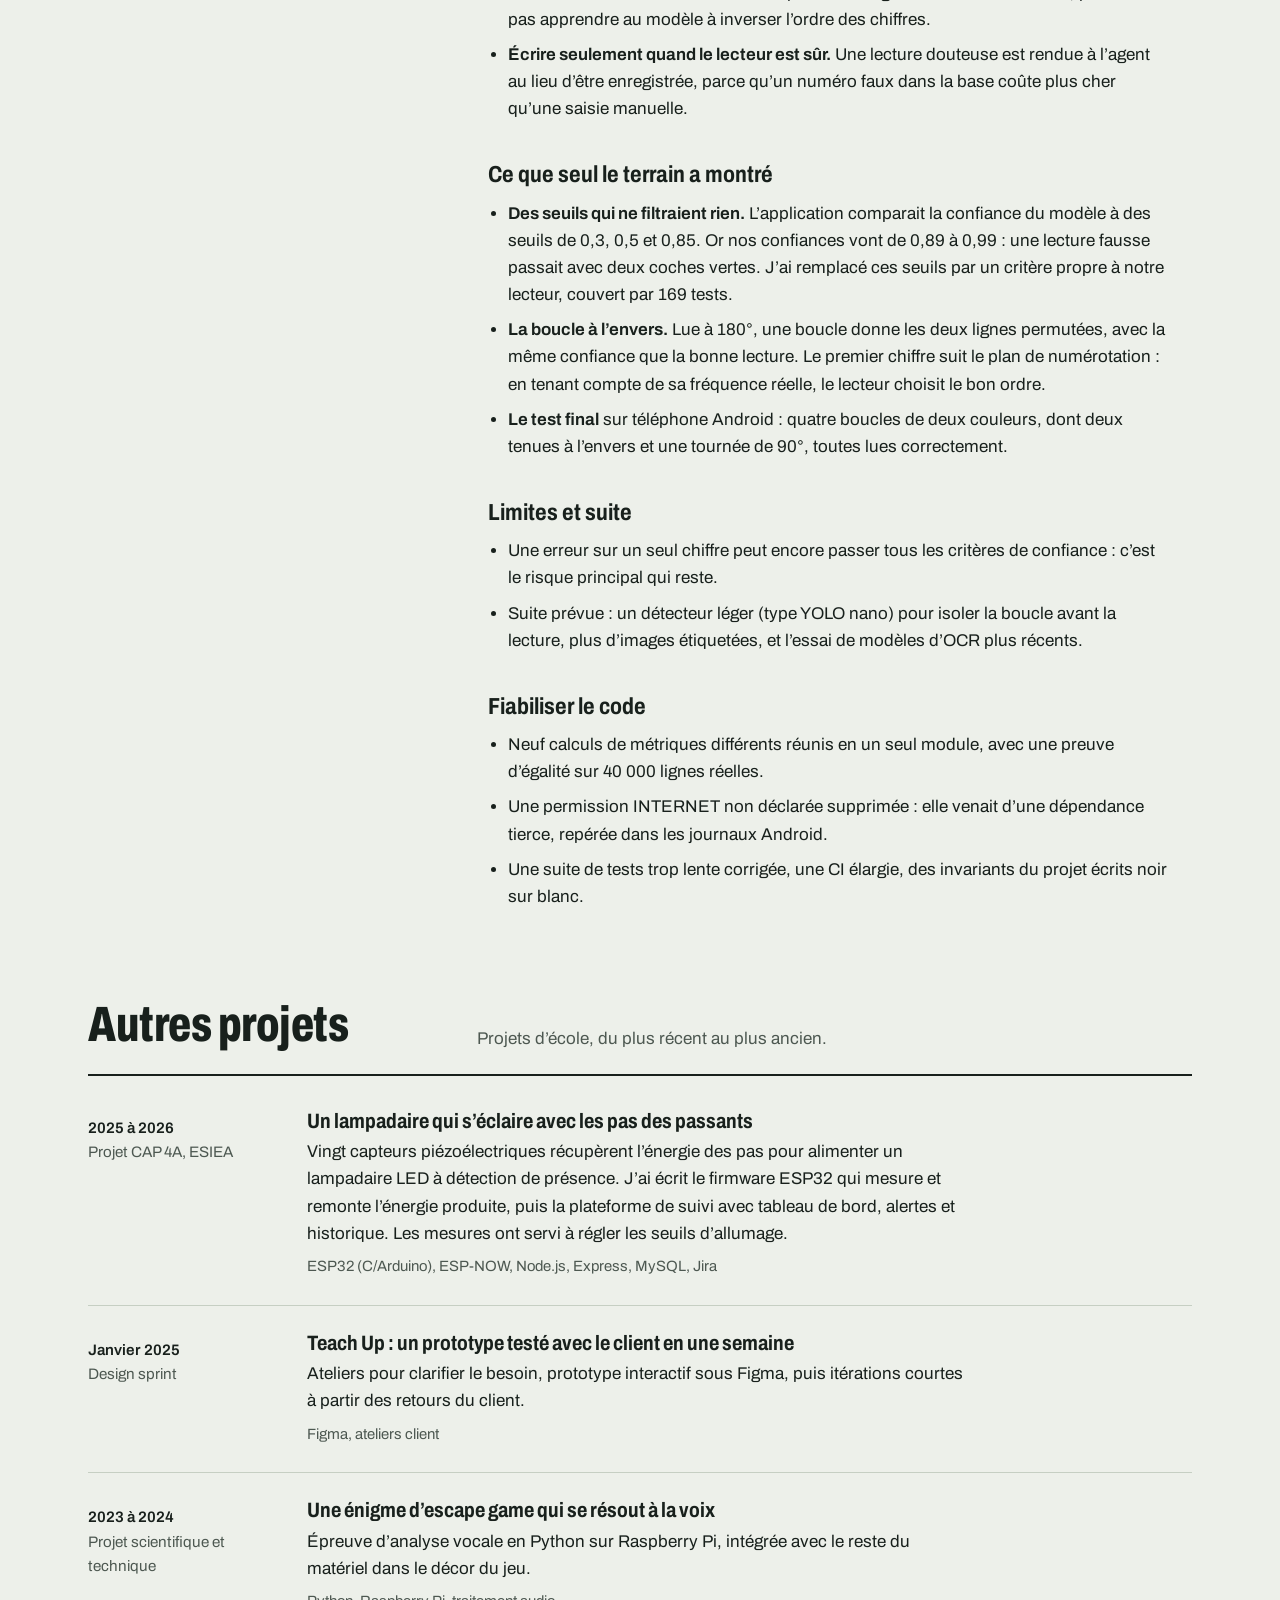
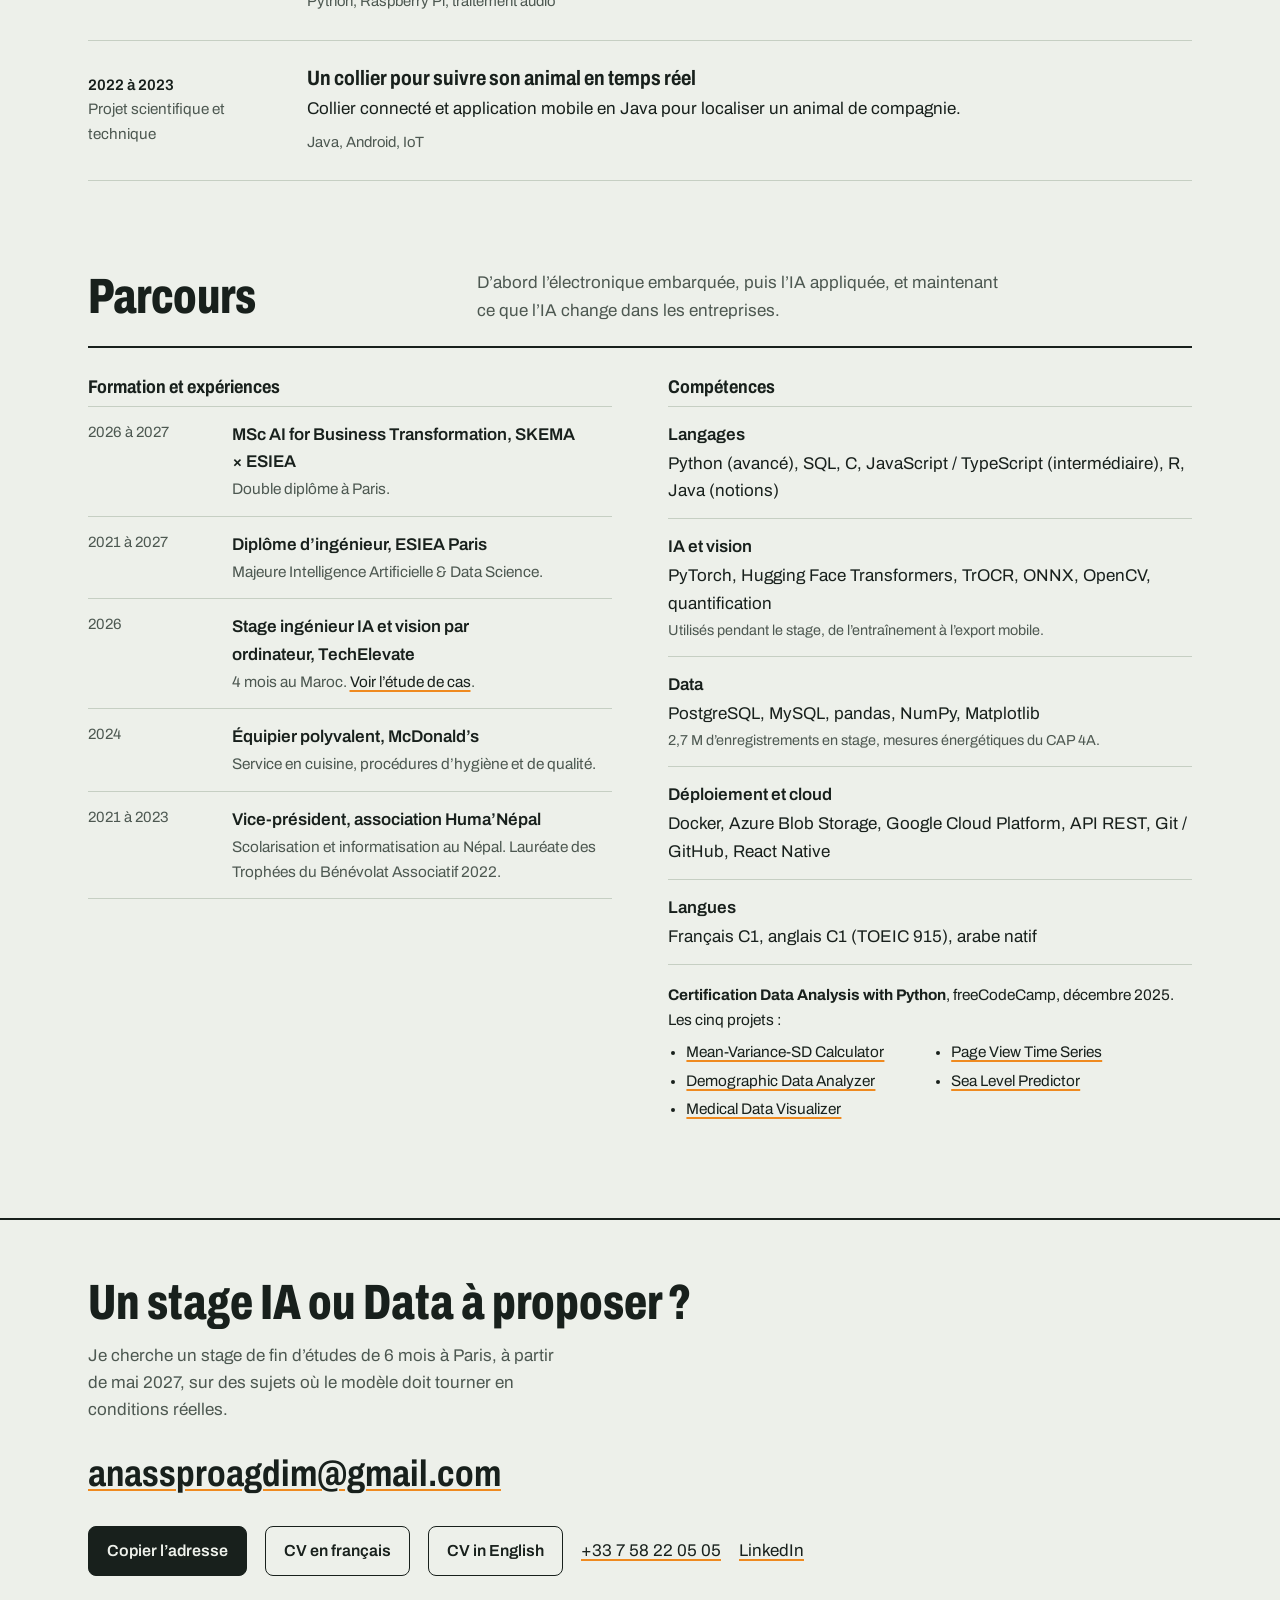
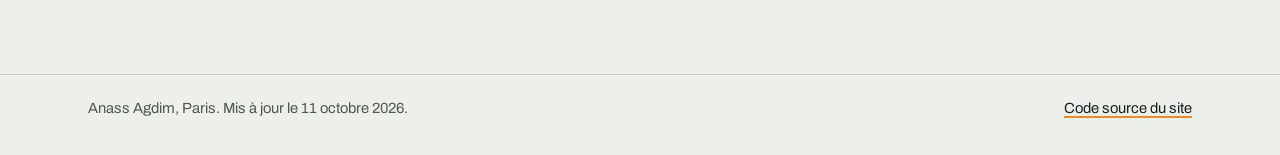
==== commit c8742661: "Étude de cas : explication de l'écart 0,74 / 0,90, téléphone Android au lieu du modèle précis" ====
--- a/index.html
+++ b/index.html
@@ -231,7 +231,25 @@
     ol.chain b{ font-weight: 650; }
     ol.chain span{ grid-column: 2; color: var(--muted); }
 
-    .pull{ border-left: 4px solid var(--tag); padding: 4px 0 4px 18px; font-size: 1.15rem; font-stretch: 92%; max-width: 56ch; }
+    .gauge{ margin: 16px 0 18px; max-width: 640px; }
+    .gauge-track{ position: relative; height: 14px; border-radius: 7px; background: var(--rule); margin: 84px 0 6px; }
+    .gauge-fill{ position: absolute; inset: 0 auto 0 0; border-radius: 7px; background: var(--tag); }
+    .gauge-mark{ position: absolute; top: 0; transform: translateX(-50%); }
+    .gauge-mark i{ position: absolute; left: 50%; top: -6px; width: 2px; height: 26px; margin-left: -1px; background: var(--ink); }
+    .gauge-mark b, .gauge-mark em{ position: absolute; left: 50%; transform: translateX(-50%); white-space: nowrap; font-style: normal; }
+    .gauge-mark b{ font-weight: 800; font-stretch: 75%; font-size: 1.15rem; }
+    .gauge-mark em{ font-size: .875rem; color: var(--muted); }
+    .m-goal b, .m-base b{ bottom: 26px; } .m-goal em, .m-base em{ bottom: 46px; }
+    .m-base b, .m-base em{ transform: translateX(-100%); left: -6px; }
+    .m-goal b, .m-goal em{ transform: translateX(-50%); left: 50%; }
+    .m-ours b{ top: 24px; } .m-ours em{ top: 46px; }
+    .m-ours i{ background: var(--tag-edge); }
+    .m-goal i{ background: var(--good); }
+    .gauge-scale{ display: flex; justify-content: space-between; color: var(--muted); font-size: .875rem; margin-top: 52px; }
+    .gauge figcaption{ margin-top: 8px; color: var(--muted); font-size: .93rem; max-width: 60ch; }
+    .story .gauge + p{ margin-top: 0; }
+    .story p + ul{ margin-top: 10px; }
+    .scoreboard td.target small{ white-space: nowrap; }
 
     /* ---------- Other work ---------- */
     .rows{ list-style: none; padding: 0; margin-top: 8px; }
@@ -366,7 +384,7 @@
             <div class="cands" id="v-cands"></div>
           </div>
 
-          <p class="reader-foot">Sur un Galaxy S24, la vraie lecture prend entre 0,3 et 0,7 seconde, sans connexion.</p>
+          <p class="reader-foot">Sur un téléphone Android, la vraie lecture prend entre 0,3 et 0,7 seconde, sans connexion.</p>
         </aside>
       </div>
     </section>
@@ -404,12 +422,32 @@
                 <caption>Les contraintes fixées au départ, et ce que le lecteur livré atteint.</caption>
                 <thead><tr><th scope="col">Critère</th><th scope="col">Visé</th><th scope="col">Obtenu</th></tr></thead>
                 <tbody>
-                  <tr><th scope="row">Temps de lecture</th><td class="target num">&lt; 3 s</td><td class="met num">0,3 à 0,7 s<small>mesuré sur Galaxy S24</small></td></tr>
+                  <tr><th scope="row">Temps de lecture</th><td class="target num">&lt; 3 s</td><td class="met num">0,3 à 0,7 s<small>mesuré sur téléphone Android</small></td></tr>
                   <tr><th scope="row">Taille du modèle</th><td class="target num">&lt; 50 Mo</td><td class="met num">30 Mo<small>après export ONNX et quantification</small></td></tr>
                   <tr><th scope="row">Connexion</th><td class="target">aucune</td><td class="met">aucune</td></tr>
-                  <tr><th scope="row">Lectures exactes</th><td class="target num">&gt; 90 %</td><td class="missed num">74 %<span class="mark">non atteint</span><small>voir les limites plus bas</small></td></tr>
+                  <tr><th scope="row">Lectures exactes</th><td class="target num">0,90<small>soit 90 %</small></td><td class="missed num">0,74<span class="mark">non atteint</span><small>soit 74 %, écart expliqué ci-dessous</small></td></tr>
                 </tbody>
               </table>
+            </div>
+
+            <div>
+              <h3>Pourquoi 0,74 et pas 0,90</h3>
+              <figure class="gauge" aria-labelledby="gauge-cap">
+                <div class="gauge-track" aria-hidden="true">
+                  <span class="gauge-fill" style="width:74%"></span>
+                  <span class="gauge-mark m-base" style="left:78%"><i></i><b>0,78</b><em>gros modèle, trop lourd</em></span>
+                  <span class="gauge-mark m-goal" style="left:90%"><i></i><b>0,90</b><em>objectif</em></span>
+                  <span class="gauge-mark m-ours" style="left:74%"><i></i><b>0,74</b><em>modèle livré</em></span>
+                </div>
+                <div class="gauge-scale num" aria-hidden="true"><span>0</span><span>0,5</span><span>1</span></div>
+                <figcaption id="gauge-cap">Part des boucles lues sans erreur sur le jeu de test. Même le gros modèle de 230 à 280 Mo reste à 12 points de l’objectif.</figcaption>
+              </figure>
+              <p><strong>0,90 est l’objectif fixé au lancement du projet</strong>, avant d’avoir vu les photos : 90 boucles sur 100 lues sans aucune erreur. <strong>0,74 est ce que le modèle livré atteint</strong> sur le jeu de test : 74 boucles sur 100. Les 16 points d’écart s’expliquent ainsi :</p>
+              <ul>
+                <li><strong>Les images, pas la taille du modèle.</strong> Le gros modèle (TrOCR-base) ne monte qu’à 0,78. Un modèle plus lourd ne comble donc pas l’écart, et il ne tient de toute façon pas dans les 50 Mo du téléphone.</li>
+                <li><strong>Des erreurs impossibles à écarter à l’avance.</strong> Quatre erreurs sur cinq viennent de photos nettes. Un simple tri sur la netteté ne suffit pas à repérer les boucles qui seront mal lues.</li>
+                <li><strong>Ce que ça change sur le terrain.</strong> Quand il doute, le lecteur rend la main à l’agent au lieu d’écrire un numéro. Une bonne partie de l’écart se traduit donc en saisies manuelles, pas en numéros faux dans la base.</li>
+              </ul>
             </div>
 
             <div>
@@ -437,16 +475,14 @@
               <ul>
                 <li><strong>Des seuils qui ne filtraient rien.</strong> L’application comparait la confiance du modèle à des seuils de 0,3, 0,5 et 0,85. Or nos confiances vont de 0,89 à 0,99 : une lecture fausse passait avec deux coches vertes. J’ai remplacé ces seuils par un critère propre à notre lecteur, couvert par 169 tests.</li>
                 <li><strong>La boucle à l’envers.</strong> Lue à 180°, une boucle donne les deux lignes permutées, avec la même confiance que la bonne lecture. Le premier chiffre suit le plan de numérotation : en tenant compte de sa fréquence réelle, le lecteur choisit le bon ordre.</li>
-                <li><strong>Le test final</strong> sur Galaxy S24 : quatre boucles de deux couleurs, dont deux tenues à l’envers et une tournée de 90°, toutes lues correctement.</li>
+                <li><strong>Le test final</strong> sur téléphone Android : quatre boucles de deux couleurs, dont deux tenues à l’envers et une tournée de 90°, toutes lues correctement.</li>
               </ul>
             </div>
 
             <div>
               <h3>Limites et suite</h3>
-              <p class="pull">74 % de lectures exactes, c’est en dessous des 90 % visés. Je l’assume et je sais d’où ça vient.</p>
-              <ul style="margin-top:14px">
-                <li>Quatre erreurs sur cinq viennent d’images nettes : on ne peut pas écarter les photos illisibles à l’avance avec un simple tri sur la netteté.</li>
-                <li>Une erreur sur un seul chiffre peut encore passer tous les critères de confiance.</li>
+              <ul>
+                <li>Une erreur sur un seul chiffre peut encore passer tous les critères de confiance : c’est le risque principal qui reste.</li>
                 <li>Suite prévue : un détecteur léger (type YOLO nano) pour isoler la boucle avant la lecture, plus d’images étiquetées, et l’essai de modèles d’OCR plus récents.</li>
               </ul>
             </div>
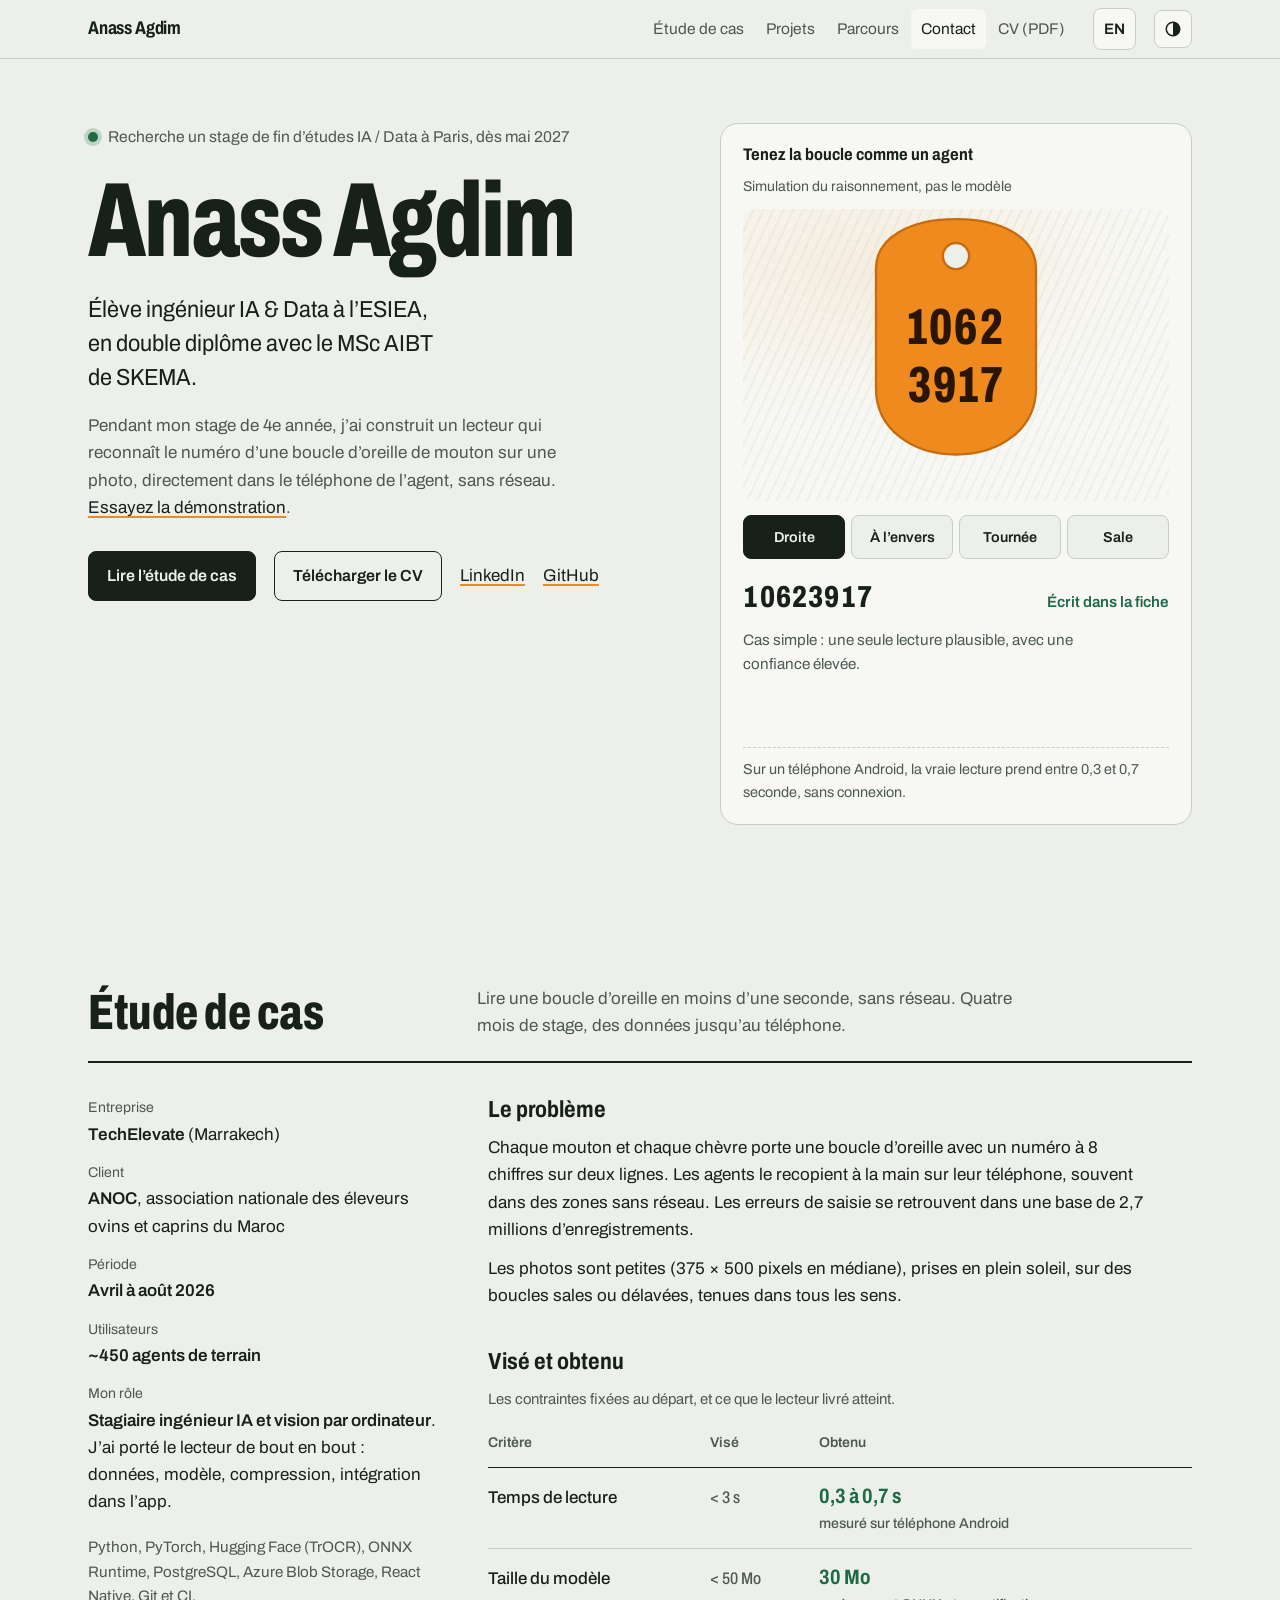
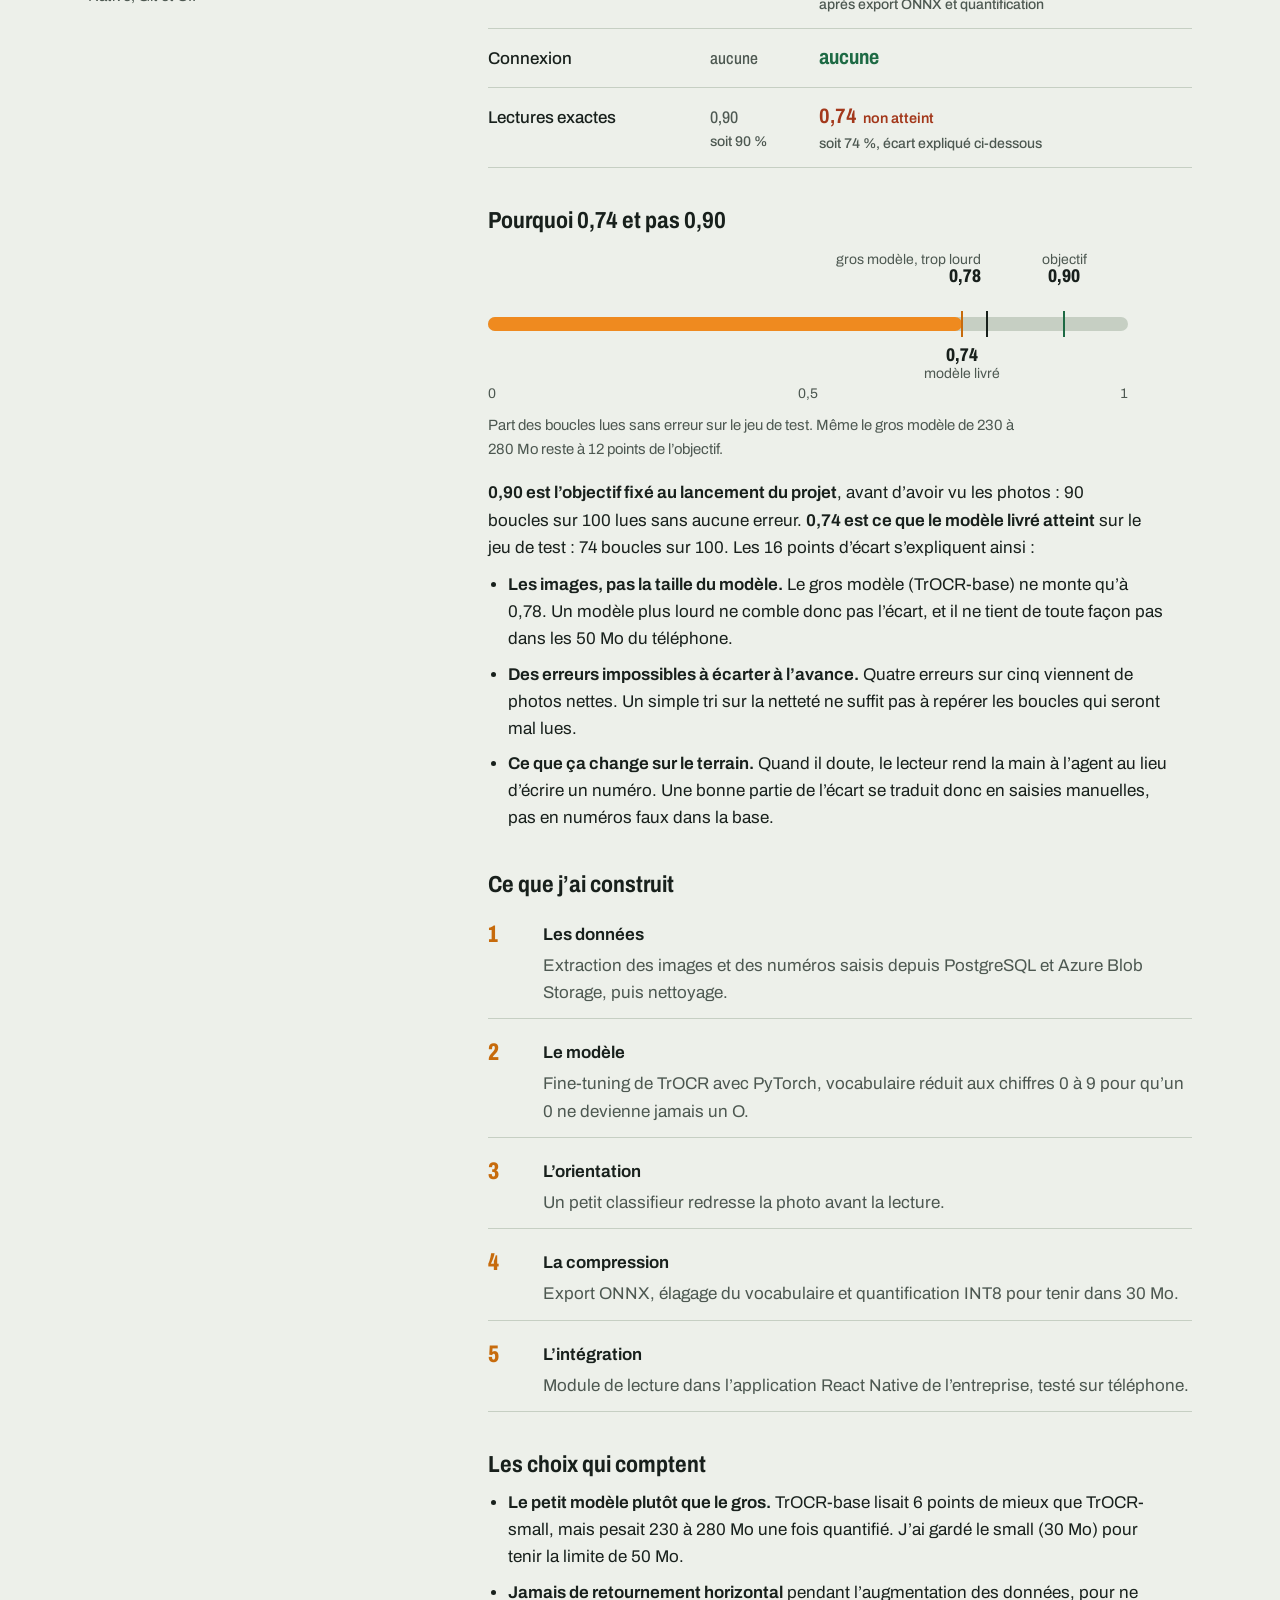
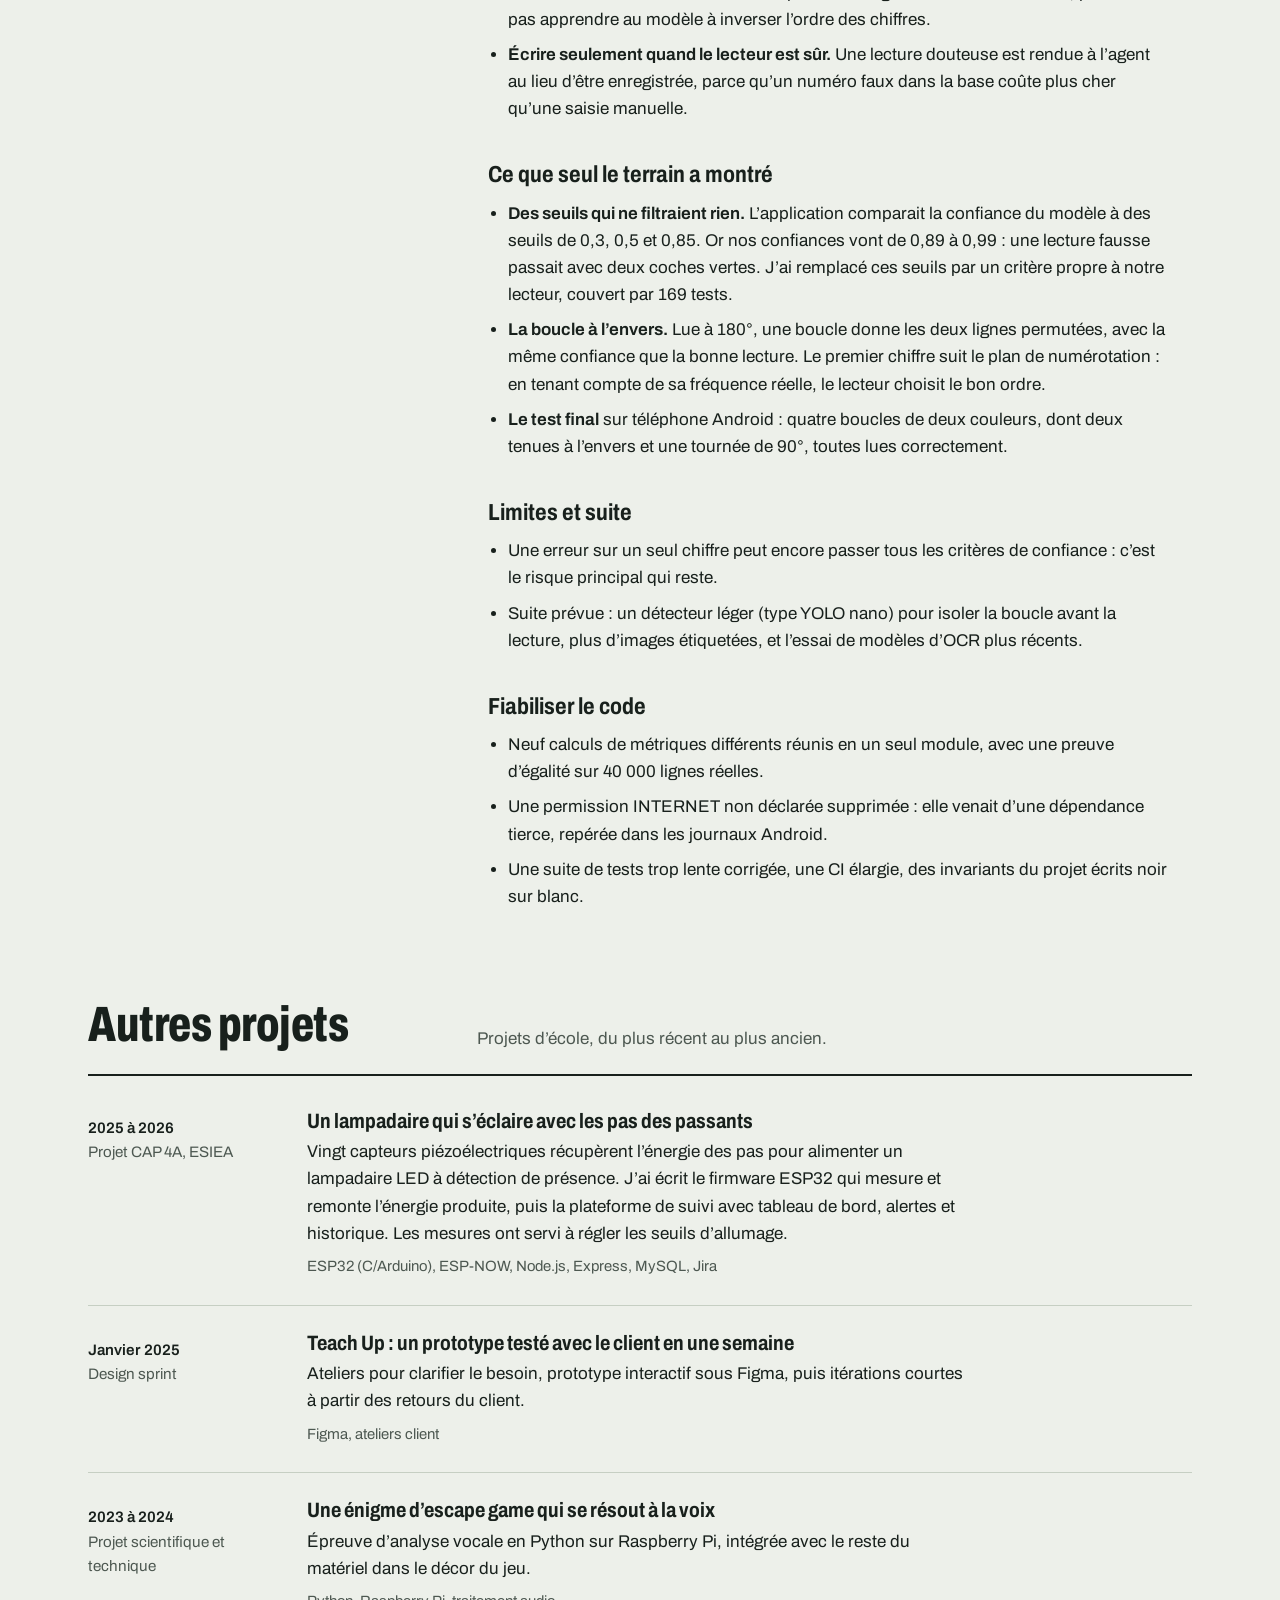
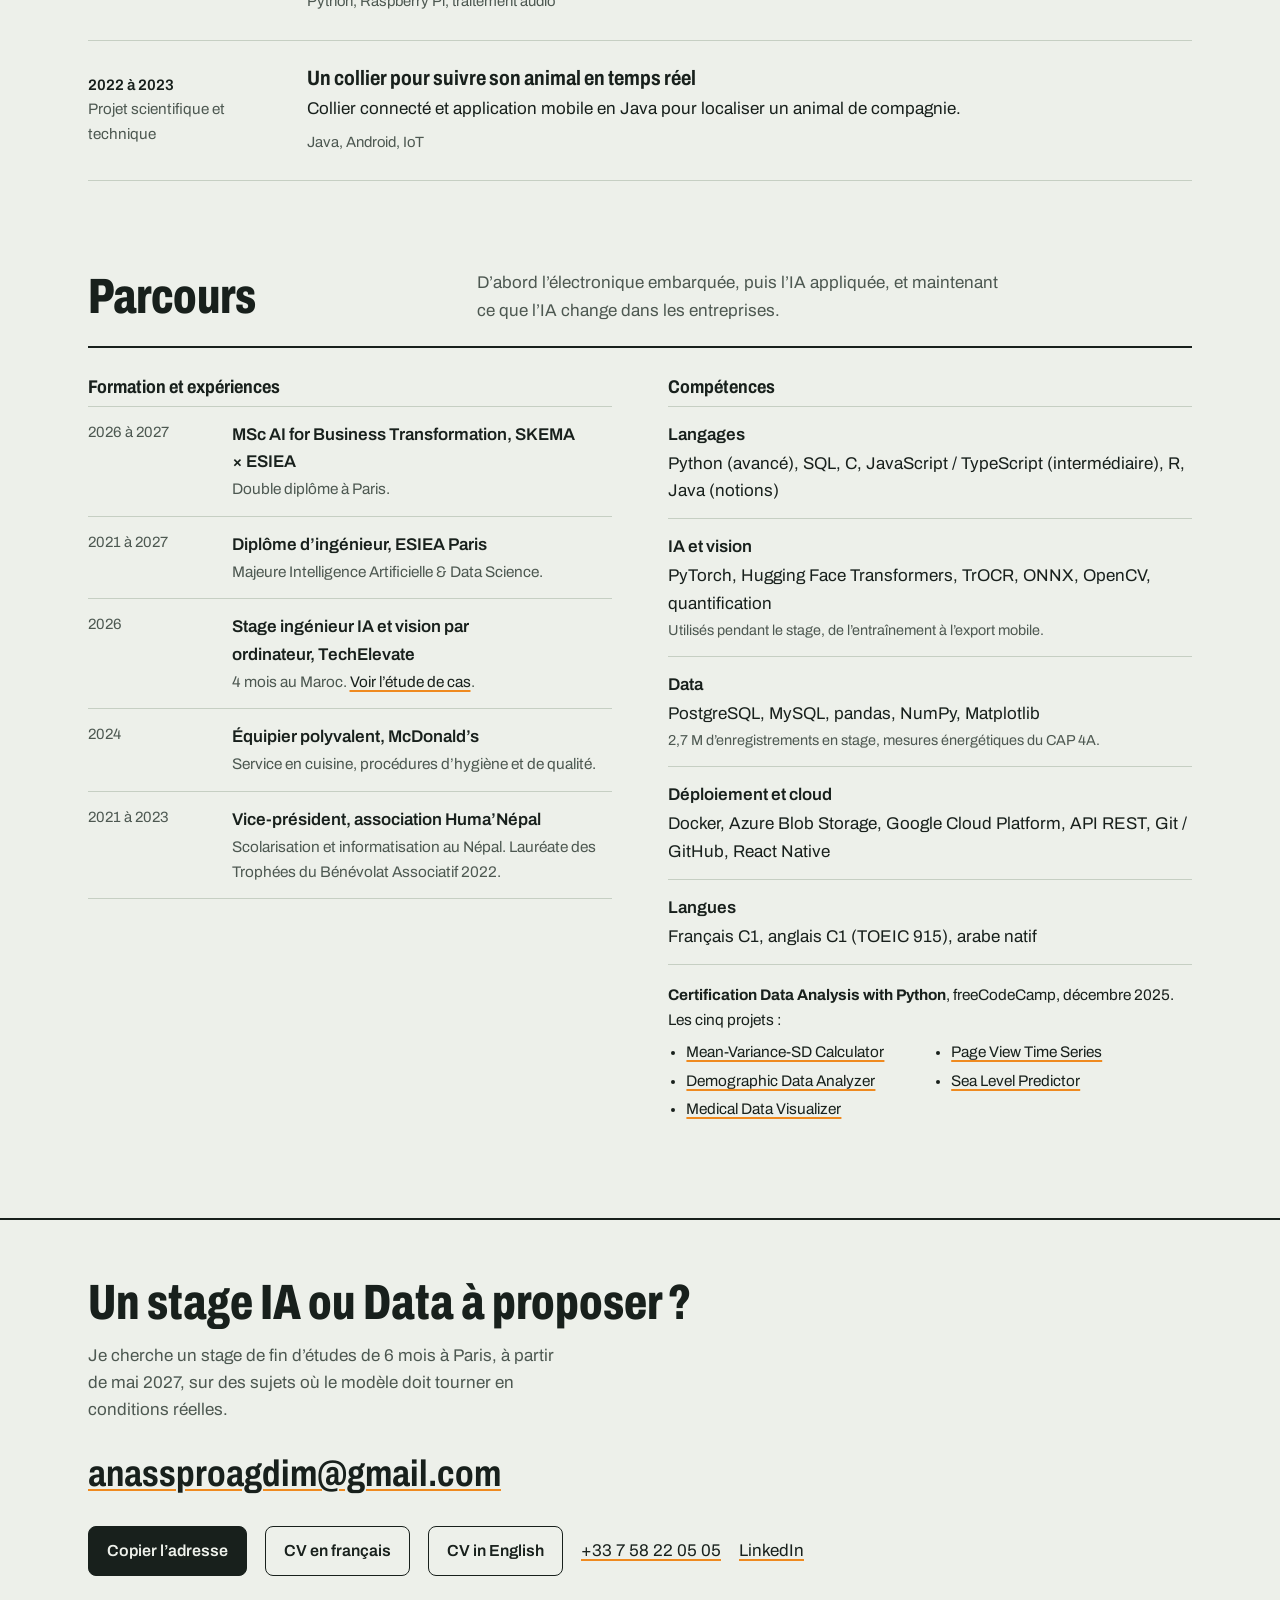
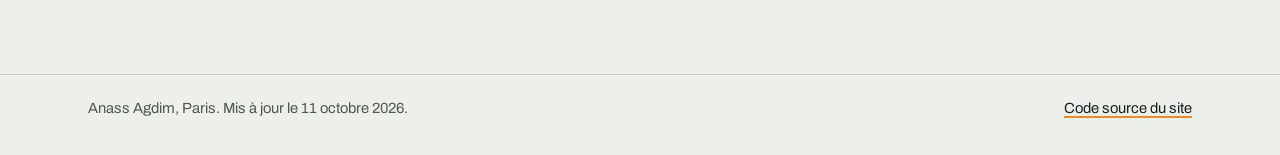
==== commit f437215c: "Version anglaise du site (/en/), styles et scripts partagés - en/index.html : traduction complète, C" ====
--- a/index.html
+++ b/index.html
@@ -7,9 +7,13 @@
   <meta name="description" content="Anass Agdim, élève ingénieur IA et Data à l’ESIEA Paris, en double diplôme avec le MSc AIBT de SKEMA. Étude de cas : un OCR hors ligne qui lit les boucles d’identification des moutons et des chèvres sur téléphone. Recherche un stage de fin d’études à partir de mai 2027." />
   <meta name="author" content="Anass Agdim" />
   <link rel="canonical" href="https://svvgth.github.io/AGDIM_Anass_Portfolio/" />
+  <link rel="alternate" hreflang="fr" href="https://svvgth.github.io/AGDIM_Anass_Portfolio/" />
+  <link rel="alternate" hreflang="en" href="https://svvgth.github.io/AGDIM_Anass_Portfolio/en/" />
+  <link rel="alternate" hreflang="x-default" href="https://svvgth.github.io/AGDIM_Anass_Portfolio/" />
 
   <meta property="og:type" content="profile" />
   <meta property="og:locale" content="fr_FR" />
+  <meta property="og:locale:alternate" content="en_GB" />
   <meta property="og:site_name" content="Anass Agdim" />
   <meta property="og:title" content="Anass Agdim, élève ingénieur IA &amp; Data" />
   <meta property="og:description" content="Un OCR qui lit les boucles d’oreille des moutons sur téléphone, sans réseau. Recherche un stage de fin d’études IA / Data à Paris." />
@@ -25,6 +29,7 @@
   <link rel="icon" href="assets/favicon.svg" type="image/svg+xml" />
   <link rel="apple-touch-icon" href="assets/apple-touch-icon.png" />
   <link rel="preload" href="assets/fonts/archivo-wdth.woff2" as="font" type="font/woff2" crossorigin />
+  <link rel="stylesheet" href="assets/site.css" />
 
   <script type="application/ld+json">
   {
@@ -49,261 +54,6 @@
     try { var t = localStorage.getItem("theme"); if (t) document.documentElement.setAttribute("data-theme", t); } catch (e) {}
   </script>
 
-  <style>
-    @font-face{
-      font-family: "Archivo";
-      src: url("assets/fonts/archivo-wdth.woff2") format("woff2-variations"), url("assets/fonts/archivo-wdth.woff2") format("woff2");
-      font-weight: 100 900;
-      font-stretch: 62% 125%;
-      font-style: normal;
-      font-display: swap;
-      unicode-range: U+0000-00FF, U+0131, U+0152-0153, U+02BB-02BC, U+02C6, U+02DA, U+02DC, U+0304, U+0308, U+0329, U+2000-206F, U+20AC, U+2122, U+2191, U+2193, U+2212, U+2215, U+FEFF, U+FFFD;
-    }
-
-    :root{
-      --ground: #edf0ea;
-      --raised: #f7f8f4;
-      --ink: #18201c;
-      --muted: #4d5851;
-      --rule: #c6cfc3;
-      --tag: #ef8a1f;
-      --tag-edge: #c76b0c;
-      --tag-digits: #2a1600;
-      --tag-blue: #2f6fcb;
-      --link: #18201c;
-      --good: #1d6a44;
-      --bad: #a3381b;
-      --hold: #7a5a00;
-      --sans: "Archivo", system-ui, -apple-system, "Segoe UI", Roboto, Arial, sans-serif;
-      --page: 1160px;
-      --read: 66ch;
-      --ease: cubic-bezier(.2,.7,.2,1);
-    }
-    @media (prefers-color-scheme: dark){
-      :root:not([data-theme="light"]){
-        --ground: #121815; --raised: #19211d; --ink: #e6ebe5; --muted: #a6b1a9; --rule: #2c3631;
-        --link: #e6ebe5; --good: #6fd09b; --bad: #ff9a7a; --hold: #e7c35a; --tag-edge: #f6a24b;
-      }
-    }
-    :root[data-theme="dark"]{
-      --ground: #121815; --raised: #19211d; --ink: #e6ebe5; --muted: #a6b1a9; --rule: #2c3631;
-      --link: #e6ebe5; --good: #6fd09b; --bad: #ff9a7a; --hold: #e7c35a; --tag-edge: #f6a24b;
-    }
-
-    *{ box-sizing: border-box; }
-    html{ -webkit-text-size-adjust: 100%; scroll-behavior: smooth; }
-    body{
-      margin: 0; background: var(--ground); color: var(--ink);
-      font-family: var(--sans); font-size: 1.0625rem; line-height: 1.6; font-stretch: 100%;
-      text-rendering: optimizeLegibility;
-    }
-    h1, h2, h3, p, ul, ol, dl, figure{ margin: 0; }
-    h1, h2, h3{ line-height: 1.08; text-wrap: balance; }
-    p, li{ text-wrap: pretty; }
-    a{ color: var(--link); text-decoration-color: var(--tag); text-decoration-thickness: 2px; text-underline-offset: 3px; }
-    a:hover{ text-decoration-thickness: 3px; }
-    :focus-visible{ outline: 3px solid var(--tag); outline-offset: 3px; border-radius: 3px; }
-    .wrap{ max-width: var(--page); margin: 0 auto; padding: 0 28px; }
-    @media (max-width: 640px){ .wrap{ padding: 0 18px; } }
-    .num{ font-variant-numeric: tabular-nums lining-nums; }
-
-    .skip{ position: absolute; left: -9999px; top: 10px; z-index: 20; background: var(--ink); color: var(--ground); padding: 10px 14px; border-radius: 6px; }
-    .skip:focus{ left: 12px; }
-
-    /* ---------- Header ---------- */
-    .top{ position: sticky; top: 0; z-index: 10; background: color-mix(in srgb, var(--ground) 92%, transparent); backdrop-filter: blur(8px); border-bottom: 1px solid var(--rule); }
-    .top .wrap{ display: flex; align-items: center; gap: 18px; min-height: 58px; }
-    .me{ font-weight: 700; font-stretch: 80%; font-size: 1.15rem; letter-spacing: -.01em; color: var(--ink); text-decoration: none; white-space: nowrap; }
-    .top nav{ margin-left: auto; display: flex; gap: 2px; overflow-x: auto; scrollbar-width: none; }
-    .top nav::-webkit-scrollbar{ display: none; }
-    .top nav a{ text-decoration: none; color: var(--muted); padding: 8px 10px; border-radius: 6px; white-space: nowrap; font-size: .97rem; }
-    .top nav a:hover, .top nav a[aria-current="true"]{ color: var(--ink); background: var(--raised); }
-    .theme{ flex: none; width: 38px; height: 38px; display: grid; place-items: center; border: 1px solid var(--rule); border-radius: 8px; background: var(--raised); color: var(--ink); cursor: pointer; transition: transform .15s var(--ease); }
-    .theme:active{ transform: scale(.94); }
-    @media (max-width: 780px){
-      .top .wrap{ flex-wrap: wrap; row-gap: 0; padding-top: 6px; }
-      .top nav{ order: 3; width: calc(100% + 20px); margin: 0 -10px; padding-bottom: 4px; }
-      .theme{ margin-left: auto; }
-    }
-
-    /* ---------- Hero ---------- */
-    .hero{ padding: 64px 0 72px; }
-    .hero .wrap{ display: grid; grid-template-columns: minmax(0, 1.1fr) minmax(0, .9fr); gap: 56px; align-items: start; }
-    @media (max-width: 920px){ .hero .wrap{ grid-template-columns: 1fr; gap: 40px; } .hero{ padding: 36px 0 56px; } }
-    .avail{ display: inline-flex; align-items: center; gap: 10px; color: var(--muted); font-size: .98rem; }
-    .avail::before{ content: ""; width: 10px; height: 10px; border-radius: 50%; background: var(--good); box-shadow: 0 0 0 4px color-mix(in srgb, var(--good) 22%, transparent); }
-    .hero h1{ margin-top: 22px; font-size: clamp(3.2rem, 9vw, 6.6rem); font-weight: 800; font-stretch: 70%; letter-spacing: -.02em; line-height: .92; }
-    .lede{ margin-top: 24px; font-size: clamp(1.2rem, 2.1vw, 1.45rem); line-height: 1.45; max-width: 30ch; font-stretch: 92%; }
-    .sub{ margin-top: 18px; color: var(--muted); max-width: 52ch; }
-    .actions{ display: flex; flex-wrap: wrap; align-items: center; gap: 12px 18px; margin-top: 30px; }
-    .btn{ display: inline-flex; align-items: center; gap: 8px; min-height: 46px; padding: 11px 18px; border-radius: 8px; font: inherit; font-weight: 600; font-size: 1rem; text-decoration: none; cursor: pointer; border: 1.5px solid var(--ink); color: var(--ink); background: transparent; transition: background-color .18s var(--ease), color .18s var(--ease), transform .12s var(--ease); }
-    .btn:hover{ background: var(--raised); }
-    .btn:active{ transform: translateY(1px); }
-    .btn.solid{ background: var(--ink); color: var(--ground); }
-    .btn.solid:hover{ background: color-mix(in srgb, var(--ink) 86%, var(--tag)); }
-    .quiet{ display: flex; gap: 18px; flex-wrap: wrap; }
-    .quiet a{ padding: 10px 0; }
-
-    /* ---------- Tag reader demo ---------- */
-    .reader{ background: var(--raised); border: 1px solid var(--rule); border-radius: 18px; padding: 22px 22px 20px; }
-    .reader-head{ display: flex; justify-content: space-between; align-items: baseline; gap: 12px; flex-wrap: wrap; }
-    .reader-head h2{ font-size: 1.05rem; font-weight: 700; font-stretch: 85%; }
-    .reader-head p{ font-size: .88rem; color: var(--muted); }
-    .stage{ margin-top: 10px; aspect-ratio: 16 / 11; display: grid; place-items: center; border-radius: 12px; background:
-      radial-gradient(120% 90% at 30% 20%, color-mix(in srgb, var(--tag) 9%, transparent), transparent 60%),
-      repeating-linear-gradient(115deg, color-mix(in srgb, var(--ink) 4%, transparent) 0 2px, transparent 2px 9px);
-      overflow: hidden; }
-    .stage svg{ width: 74%; max-width: 300px; height: auto; }
-    .tagbody{ transform-box: view-box; transform-origin: 150px 192px; transition: transform .7s var(--ease), filter .4s; }
-    .tagdigits{ font-family: var(--sans); font-weight: 800; font-stretch: 68%; fill: var(--tag-digits); }
-    .grime{ opacity: 0; transition: opacity .4s; }
-    .reader[data-state="dirty"] .grime{ opacity: 1; }
-    .scanbox{ fill: none; stroke: var(--ink); stroke-width: 3; stroke-dasharray: 9 7; opacity: 0; }
-    .reader.reading .scanbox{ animation: scan .55s var(--ease) both; }
-    @keyframes scan{ from{ opacity: 0; transform: scale(1.08); } to{ opacity: .85; transform: none; } }
-    .scanbox{ transform-box: fill-box; transform-origin: center; }
-
-    .poses{ display: grid; grid-template-columns: repeat(4, 1fr); gap: 6px; margin-top: 14px; }
-    .poses button{ font: inherit; font-size: .9rem; font-weight: 600; min-height: 44px; padding: 8px 6px; border-radius: 8px; border: 1px solid var(--rule); background: var(--ground); color: var(--ink); cursor: pointer; transition: border-color .15s, background .15s, transform .12s var(--ease); }
-    .poses button:hover{ border-color: var(--ink); }
-    .poses button:active{ transform: scale(.97); }
-    .poses button[aria-pressed="true"]{ background: var(--ink); color: var(--ground); border-color: var(--ink); }
-    @media (max-width: 420px){ .poses{ grid-template-columns: 1fr 1fr; } }
-
-    .verdict{ margin-top: 14px; min-height: 9.5em; }
-    @media (max-width: 600px){ .verdict{ min-height: 6em; } }
-    .verdict .out{ display: flex; align-items: baseline; justify-content: space-between; gap: 12px; flex-wrap: wrap; }
-    .verdict .read{ font-size: 1.9rem; font-weight: 800; font-stretch: 75%; letter-spacing: .04em; }
-    .verdict .status{ font-weight: 600; font-size: .95rem; }
-    .status.ok{ color: var(--good); } .status.hold{ color: var(--hold); }
-    .verdict .why{ margin-top: 6px; color: var(--muted); font-size: .95rem; }
-    .cands{ margin-top: 10px; display: grid; gap: 6px; font-size: .9rem; }
-    .cand{ display: grid; grid-template-columns: 6.6em 1fr 3.2em; align-items: center; gap: 10px; }
-    .cand .bar{ height: 8px; border-radius: 4px; background: var(--rule); overflow: hidden; }
-    .cand .bar i{ display: block; height: 100%; width: 0; background: var(--muted); border-radius: 4px; transition: width .6s var(--ease); }
-    .cand.win .bar i{ background: var(--good); }
-    .cand.lose span:first-child{ text-decoration: line-through; color: var(--muted); }
-    .reader-foot{ margin-top: 12px; padding-top: 10px; border-top: 1px dashed var(--rule); font-size: .9rem; color: var(--muted); }
-
-    /* ---------- Sections ---------- */
-    section[id], #reader{ scroll-margin-top: 76px; }
-    .sec{ padding: 88px 0 0; }
-    .sec-head{ display: grid; grid-template-columns: minmax(0, 1fr) minmax(0, 2fr); gap: 32px; align-items: end; padding-bottom: 22px; border-bottom: 2px solid var(--ink); }
-    .sec-head h2{ font-size: clamp(2rem, 4.4vw, 3.1rem); font-weight: 800; font-stretch: 72%; letter-spacing: -.01em; }
-    .sec-head p{ color: var(--muted); max-width: 54ch; }
-    @media (max-width: 760px){ .sec-head{ grid-template-columns: 1fr; gap: 10px; } .sec{ padding-top: 64px; } }
-
-    /* ---------- Case study ---------- */
-    .case{ display: grid; grid-template-columns: minmax(0, 1fr) minmax(0, 2fr); gap: 32px 48px; margin-top: 34px; }
-    @media (max-width: 920px){ .case{ grid-template-columns: 1fr; } }
-    .fiche{ align-self: start; position: sticky; top: 84px; }
-    @media (max-width: 920px){ .fiche{ position: static; } }
-    .fiche dl{ display: grid; gap: 14px; }
-    .fiche dt{ font-size: .88rem; color: var(--muted); }
-    .fiche dd{ margin: 1px 0 0; font-weight: 600; }
-    .fiche dd span{ font-weight: 400; }
-    .fiche .stack{ margin-top: 20px; color: var(--muted); font-size: .95rem; }
-
-    .story > * + *{ margin-top: 40px; }
-    .story h3{ font-size: 1.45rem; font-weight: 700; font-stretch: 82%; }
-    .story h3 + p, .story h3 + ul, .story h3 + ol, .story h3 + div{ margin-top: 12px; }
-    .story p + p{ margin-top: 12px; }
-    .story p, .story li{ max-width: var(--read); }
-    .story ul{ padding-left: 1.2em; }
-    .story li + li{ margin-top: 8px; }
-    .story strong{ font-weight: 650; }
-
-    .scoreboard{ width: 100%; border-collapse: collapse; margin-top: 14px; }
-    .scoreboard caption{ text-align: left; color: var(--muted); font-size: .93rem; padding-bottom: 8px; caption-side: top; }
-    .scoreboard th, .scoreboard td{ text-align: left; padding: 12px 12px 12px 0; border-bottom: 1px solid var(--rule); vertical-align: baseline; }
-    .scoreboard thead th{ font-size: .88rem; font-weight: 600; color: var(--muted); border-bottom: 1px solid var(--ink); }
-    .scoreboard tbody th{ font-weight: 500; }
-    .scoreboard td{ font-weight: 700; font-stretch: 80%; font-size: 1.3rem; white-space: nowrap; }
-    .scoreboard td.target{ font-weight: 500; color: var(--muted); font-size: 1.05rem; }
-    .scoreboard td small{ display: block; font-size: .88rem; font-weight: 500; font-stretch: 100%; color: var(--muted); white-space: normal; }
-    .met{ color: var(--good); } .missed{ color: var(--bad); }
-    .mark{ font-size: .9rem; font-weight: 600; font-stretch: 100%; margin-left: 6px; }
-    @media (max-width: 560px){ .scoreboard td{ font-size: 1.1rem; } .scoreboard td small{ max-width: 11em; } }
-
-    ol.chain{ list-style: none; padding: 0; display: grid; gap: 0; counter-reset: c; }
-    ol.chain li{ counter-increment: c; display: grid; grid-template-columns: 2.4em 1fr; gap: 4px 14px; padding: 12px 0; border-bottom: 1px solid var(--rule); max-width: none; }
-    ol.chain li::before{ content: counter(c); font-weight: 800; font-stretch: 70%; font-size: 1.5rem; line-height: 1.1; color: var(--tag-edge); }
-    ol.chain b{ font-weight: 650; }
-    ol.chain span{ grid-column: 2; color: var(--muted); }
-
-    .gauge{ margin: 16px 0 18px; max-width: 640px; }
-    .gauge-track{ position: relative; height: 14px; border-radius: 7px; background: var(--rule); margin: 84px 0 6px; }
-    .gauge-fill{ position: absolute; inset: 0 auto 0 0; border-radius: 7px; background: var(--tag); }
-    .gauge-mark{ position: absolute; top: 0; transform: translateX(-50%); }
-    .gauge-mark i{ position: absolute; left: 50%; top: -6px; width: 2px; height: 26px; margin-left: -1px; background: var(--ink); }
-    .gauge-mark b, .gauge-mark em{ position: absolute; left: 50%; transform: translateX(-50%); white-space: nowrap; font-style: normal; }
-    .gauge-mark b{ font-weight: 800; font-stretch: 75%; font-size: 1.15rem; }
-    .gauge-mark em{ font-size: .875rem; color: var(--muted); }
-    .m-goal b, .m-base b{ bottom: 26px; } .m-goal em, .m-base em{ bottom: 46px; }
-    .m-base b, .m-base em{ transform: translateX(-100%); left: -6px; }
-    .m-goal b, .m-goal em{ transform: translateX(-50%); left: 50%; }
-    .m-ours b{ top: 24px; } .m-ours em{ top: 46px; }
-    .m-ours i{ background: var(--tag-edge); }
-    .m-goal i{ background: var(--good); }
-    .gauge-scale{ display: flex; justify-content: space-between; color: var(--muted); font-size: .875rem; margin-top: 52px; }
-    .gauge figcaption{ margin-top: 8px; color: var(--muted); font-size: .93rem; max-width: 60ch; }
-    .story .gauge + p{ margin-top: 0; }
-    .story p + ul{ margin-top: 10px; }
-    .scoreboard td.target small{ white-space: nowrap; }
-
-    /* ---------- Other work ---------- */
-    .rows{ list-style: none; padding: 0; margin-top: 8px; }
-    .row{ display: grid; grid-template-columns: 11em minmax(0, 1fr); gap: 6px 32px; padding: 26px 0; border-bottom: 1px solid var(--rule); }
-    .row .when{ color: var(--muted); font-size: .95rem; }
-    .row .when b{ display: block; color: var(--ink); font-weight: 600; }
-    .row h3{ font-size: 1.3rem; font-weight: 700; font-stretch: 82%; }
-    .row p{ margin-top: 6px; max-width: var(--read); }
-    .row .tools{ margin-top: 8px; color: var(--muted); font-size: .93rem; }
-    @media (max-width: 680px){ .row{ grid-template-columns: 1fr; } }
-
-    /* ---------- Path & skills ---------- */
-    .two{ display: grid; grid-template-columns: 1fr 1fr; gap: 24px 56px; margin-top: 30px; }
-    @media (max-width: 800px){ .two{ grid-template-columns: 1fr; } }
-    .two h3{ font-size: 1.15rem; font-weight: 700; font-stretch: 85%; padding-bottom: 8px; border-bottom: 1px solid var(--rule); }
-    .path{ list-style: none; padding: 0; }
-    .path li{ display: grid; grid-template-columns: 7.5em 1fr; gap: 16px; padding: 14px 0; border-bottom: 1px solid var(--rule); }
-    .path time{ color: var(--muted); font-size: .93rem; }
-    .path b{ font-weight: 600; }
-    .path p{ color: var(--muted); font-size: .96rem; margin-top: 2px; }
-    @media (max-width: 420px){ .path li{ grid-template-columns: 1fr; gap: 2px; } }
-
-    .skills{ display: grid; gap: 0; }
-    .skills > div{ padding: 14px 0; border-bottom: 1px solid var(--rule); }
-    .skills dt{ font-weight: 600; }
-    .skills dd{ margin: 2px 0 0; }
-    .skills dd small{ display: block; color: var(--muted); font-size: .9rem; margin-top: 2px; }
-    .fcc{ margin-top: 18px; font-size: .96rem; }
-    .fcc ul{ margin-top: 8px; padding-left: 1.2em; columns: 2; column-gap: 24px; }
-    .fcc li{ break-inside: avoid; margin-bottom: 4px; }
-    @media (max-width: 520px){ .fcc ul{ columns: 1; } }
-
-    /* ---------- Contact ---------- */
-    .contact{ margin-top: 96px; padding: 56px 0 64px; border-top: 2px solid var(--ink); }
-    .contact h2{ font-size: clamp(2rem, 4.4vw, 3.1rem); font-weight: 800; font-stretch: 72%; }
-    .contact p{ margin-top: 12px; color: var(--muted); max-width: 52ch; }
-    .mail{ display: inline-block; margin-top: 22px; font-size: clamp(1.4rem, 4vw, 2.3rem); font-weight: 700; font-stretch: 80%; word-break: break-word; }
-    .contact .actions{ margin-top: 22px; }
-    .copied{ min-height: 1.5em; margin-top: 8px; font-size: .95rem; color: var(--good); }
-    footer{ border-top: 1px solid var(--rule); padding: 22px 0 34px; color: var(--muted); font-size: .92rem; }
-    footer .wrap{ display: flex; justify-content: space-between; gap: 12px; flex-wrap: wrap; }
-
-    @media (prefers-reduced-motion: reduce){
-      html{ scroll-behavior: auto; }
-      *, *::before, *::after{ transition-duration: .01ms !important; animation-duration: .01ms !important; }
-    }
-    @media print{
-      .top, .theme, .skip, .reader .poses, .actions, .copied{ display: none !important; }
-      body{ background: #fff; color: #000; font-size: 10.5pt; }
-      .sec{ padding-top: 28px; } .fiche{ position: static; }
-      .reader{ break-inside: avoid; }
-      a{ text-decoration: none; }
-    }
-  </style>
 </head>
 
 <body>
@@ -319,6 +69,7 @@
         <a href="#contact">Contact</a>
         <a href="assets/cv/CV_Anass_AGDIM_FR.pdf">CV (PDF)</a>
       </nav>
+      <a class="lang" href="en/" hreflang="en" lang="en" aria-label="EN, English version">EN</a>
       <button class="theme" type="button" id="theme" aria-label="Passer en thème sombre"><svg width="18" height="18" viewBox="0 0 24 24" aria-hidden="true"><circle cx="12" cy="12" r="9" fill="none" stroke="currentColor" stroke-width="2"/><path d="M12 3a9 9 0 0 1 0 18z" fill="currentColor"/></svg></button>
     </div>
   </header>
@@ -615,108 +366,6 @@
     </div>
   </footer>
 
-  <script>
-    // Thème clair / sombre
-    (function(){
-      var root = document.documentElement, btn = document.getElementById("theme");
-      function current(){ return root.getAttribute("data-theme") || (matchMedia("(prefers-color-scheme: dark)").matches ? "dark" : "light"); }
-      function label(){ btn.setAttribute("aria-label", current() === "dark" ? "Passer en thème clair" : "Passer en thème sombre"); }
-      label();
-      btn.addEventListener("click", function(){
-        var next = current() === "dark" ? "light" : "dark";
-        root.setAttribute("data-theme", next);
-        try { localStorage.setItem("theme", next); } catch (e) {}
-        label();
-      });
-    })();
-
-    // Démonstration du lecteur de boucle
-    (function(){
-      var reader = document.getElementById("reader");
-      var body = document.getElementById("tagbody");
-      var out = document.getElementById("v-read"), st = document.getElementById("v-status");
-      var why = document.getElementById("v-why"), cands = document.getElementById("v-cands");
-      var poses = {
-        upright: {
-          rot: "rotate(0deg)", read: "10623917", status: ["ok", "Écrit dans la fiche"],
-          why: "Cas simple : une seule lecture plausible, avec une confiance élevée.",
-          list: []
-        },
-        flipped: {
-          rot: "rotate(180deg)", read: "10623917", status: ["ok", "Écrit dans la fiche, ordre corrigé"],
-          why: "À l’envers, le modèle hésite entre les deux ordres des lignes et préfère même le mauvais. Le plan de numérotation, qui rend un 1 en tête bien plus fréquent qu’un 3, fait pencher la décision du bon côté.",
-          list: [["39171062", 52, "lose"], ["10623917", 48, "win"]], after: [["39171062", 37, "lose"], ["10623917", 63, "win"]]
-        },
-        turned: {
-          rot: "rotate(-90deg)", read: "10623917", status: ["ok", "Écrit dans la fiche"],
-          why: "Le classifieur d’orientation détecte la rotation et redresse la photo avant la lecture.",
-          list: []
-        },
-        dirty: {
-          rot: "rotate(0deg)", read: "10?2391?", status: ["hold", "Rendu à l’agent"],
-          why: "Deux chiffres sont masqués par la boue. Plutôt que deviner, le lecteur laisse l’agent saisir le numéro : une erreur dans la base coûte plus qu’une saisie.",
-          list: []
-        }
-      };
-      function bars(list){
-        cands.innerHTML = "";
-        list.forEach(function(c){
-          var row = document.createElement("div");
-          row.className = "cand " + c[2];
-          row.innerHTML = '<span class="num">' + c[0] + '</span><span class="bar"><i></i></span><span class="num">' + c[1] + ' %</span>';
-          cands.appendChild(row);
-          requestAnimationFrame(function(){ requestAnimationFrame(function(){ row.querySelector("i").style.width = c[1] + "%"; }); });
-        });
-      }
-      function show(name){
-        var p = poses[name];
-        reader.setAttribute("data-state", name);
-        body.style.transform = p.rot;
-        reader.classList.remove("reading"); void reader.offsetWidth; reader.classList.add("reading");
-        document.querySelectorAll(".poses button").forEach(function(b){ b.setAttribute("aria-pressed", b.dataset.pose === name ? "true" : "false"); });
-        out.textContent = p.read;
-        st.className = "status " + p.status[0]; st.textContent = p.status[1];
-        why.textContent = p.why;
-        if (p.after){
-          bars(p.list);
-          var hdr = document.createElement("p"); hdr.className = "why"; hdr.textContent = "Score brut, puis après le plan de numérotation :";
-          cands.prepend(hdr);
-          setTimeout(function(){
-            if (reader.getAttribute("data-state") !== name) return;
-            var rows = cands.querySelectorAll(".cand");
-            p.after.forEach(function(c, i){ rows[i].querySelector("i").style.width = c[1] + "%"; rows[i].lastChild.textContent = c[1] + " %"; });
-          }, 1100);
-        } else { bars(p.list); }
-      }
-      document.querySelectorAll(".poses button").forEach(function(b){ b.addEventListener("click", function(){ show(b.dataset.pose); }); });
-    })();
-
-    // Copier l'adresse
-    (function(){
-      var btn = document.getElementById("copy"), out = document.getElementById("copied");
-      btn.addEventListener("click", function(){
-        var mail = btn.getAttribute("data-email");
-        function ok(){ out.textContent = "Adresse copiée."; }
-        function ko(){ out.textContent = "Copie impossible ici. L’adresse : " + mail; }
-        if (navigator.clipboard && window.isSecureContext) navigator.clipboard.writeText(mail).then(ok, ko); else ko();
-      });
-    })();
-
-    // Lien actif dans la navigation
-    (function(){
-      var links = [].slice.call(document.querySelectorAll(".top nav a[href^='#']"));
-      if (!("IntersectionObserver" in window)) return;
-      var map = {}; links.forEach(function(a){ map[a.getAttribute("href").slice(1)] = a; });
-      var io = new IntersectionObserver(function(es){
-        es.forEach(function(e){
-          if (e.isIntersecting && map[e.target.id]){
-            links.forEach(function(l){ l.removeAttribute("aria-current"); });
-            map[e.target.id].setAttribute("aria-current", "true");
-          }
-        });
-      }, { rootMargin: "-40% 0px -55% 0px" });
-      Object.keys(map).forEach(function(id){ var s = document.getElementById(id); if (s) io.observe(s); });
-    })();
-  </script>
+  <script src="assets/site.js" defer></script>
 </body>
 </html>
--- a/assets/site.css
+++ b/assets/site.css
@@ -0,0 +1,259 @@
+/* Styles partagés par la version française (/) et anglaise (/en/). */
+@font-face{
+  font-family: "Archivo";
+  src: url("fonts/archivo-wdth.woff2") format("woff2-variations"), url("fonts/archivo-wdth.woff2") format("woff2");
+  font-weight: 100 900;
+  font-stretch: 62% 125%;
+  font-style: normal;
+  font-display: swap;
+  unicode-range: U+0000-00FF, U+0131, U+0152-0153, U+02BB-02BC, U+02C6, U+02DA, U+02DC, U+0304, U+0308, U+0329, U+2000-206F, U+20AC, U+2122, U+2191, U+2193, U+2212, U+2215, U+FEFF, U+FFFD;
+}
+
+:root{
+  --ground: #edf0ea;
+  --raised: #f7f8f4;
+  --ink: #18201c;
+  --muted: #4d5851;
+  --rule: #c6cfc3;
+  --tag: #ef8a1f;
+  --tag-edge: #c76b0c;
+  --tag-digits: #2a1600;
+  --tag-blue: #2f6fcb;
+  --link: #18201c;
+  --good: #1d6a44;
+  --bad: #a3381b;
+  --hold: #7a5a00;
+  --sans: "Archivo", system-ui, -apple-system, "Segoe UI", Roboto, Arial, sans-serif;
+  --page: 1160px;
+  --read: 66ch;
+  --ease: cubic-bezier(.2,.7,.2,1);
+}
+@media (prefers-color-scheme: dark){
+  :root:not([data-theme="light"]){
+    --ground: #121815; --raised: #19211d; --ink: #e6ebe5; --muted: #a6b1a9; --rule: #2c3631;
+    --link: #e6ebe5; --good: #6fd09b; --bad: #ff9a7a; --hold: #e7c35a; --tag-edge: #f6a24b;
+  }
+}
+:root[data-theme="dark"]{
+  --ground: #121815; --raised: #19211d; --ink: #e6ebe5; --muted: #a6b1a9; --rule: #2c3631;
+  --link: #e6ebe5; --good: #6fd09b; --bad: #ff9a7a; --hold: #e7c35a; --tag-edge: #f6a24b;
+}
+
+*{ box-sizing: border-box; }
+html{ -webkit-text-size-adjust: 100%; scroll-behavior: smooth; }
+body{
+  margin: 0; background: var(--ground); color: var(--ink);
+  font-family: var(--sans); font-size: 1.0625rem; line-height: 1.6; font-stretch: 100%;
+  text-rendering: optimizeLegibility;
+}
+h1, h2, h3, p, ul, ol, dl, figure{ margin: 0; }
+h1, h2, h3{ line-height: 1.08; text-wrap: balance; }
+p, li{ text-wrap: pretty; }
+a{ color: var(--link); text-decoration-color: var(--tag); text-decoration-thickness: 2px; text-underline-offset: 3px; }
+a:hover{ text-decoration-thickness: 3px; }
+:focus-visible{ outline: 3px solid var(--tag); outline-offset: 3px; border-radius: 3px; }
+.wrap{ max-width: var(--page); margin: 0 auto; padding: 0 28px; }
+@media (max-width: 640px){ .wrap{ padding: 0 18px; } }
+.num{ font-variant-numeric: tabular-nums lining-nums; }
+
+.skip{ position: absolute; left: -9999px; top: 10px; z-index: 20; background: var(--ink); color: var(--ground); padding: 10px 14px; border-radius: 6px; }
+.skip:focus{ left: 12px; }
+
+/* ---------- Header ---------- */
+.top{ position: sticky; top: 0; z-index: 10; background: color-mix(in srgb, var(--ground) 92%, transparent); backdrop-filter: blur(8px); border-bottom: 1px solid var(--rule); }
+.top .wrap{ display: flex; align-items: center; gap: 18px; min-height: 58px; }
+.me{ font-weight: 700; font-stretch: 80%; font-size: 1.15rem; letter-spacing: -.01em; color: var(--ink); text-decoration: none; white-space: nowrap; }
+.top nav{ margin-left: auto; display: flex; gap: 2px; overflow-x: auto; scrollbar-width: none; }
+.top nav::-webkit-scrollbar{ display: none; }
+.top nav a{ text-decoration: none; color: var(--muted); padding: 8px 10px; border-radius: 6px; white-space: nowrap; font-size: .97rem; }
+.top nav a:hover, .top nav a[aria-current="true"]{ color: var(--ink); background: var(--raised); }
+.theme{ flex: none; width: 38px; height: 38px; display: grid; place-items: center; border: 1px solid var(--rule); border-radius: 8px; background: var(--raised); color: var(--ink); cursor: pointer; transition: transform .15s var(--ease); }
+.theme:active{ transform: scale(.94); }
+@media (max-width: 780px){
+  .top .wrap{ flex-wrap: wrap; row-gap: 0; padding-top: 6px; }
+  .top nav{ order: 3; width: calc(100% + 20px); margin: 0 -10px; padding-bottom: 4px; }
+  .theme{ margin-left: auto; }
+}
+
+/* ---------- Hero ---------- */
+.hero{ padding: 64px 0 72px; }
+.hero .wrap{ display: grid; grid-template-columns: minmax(0, 1.1fr) minmax(0, .9fr); gap: 56px; align-items: start; }
+@media (max-width: 920px){ .hero .wrap{ grid-template-columns: 1fr; gap: 40px; } .hero{ padding: 36px 0 56px; } }
+.avail{ display: inline-flex; align-items: center; gap: 10px; color: var(--muted); font-size: .98rem; }
+.avail::before{ content: ""; width: 10px; height: 10px; border-radius: 50%; background: var(--good); box-shadow: 0 0 0 4px color-mix(in srgb, var(--good) 22%, transparent); }
+.hero h1{ margin-top: 22px; font-size: clamp(3.2rem, 9vw, 6.6rem); font-weight: 800; font-stretch: 70%; letter-spacing: -.02em; line-height: .92; }
+.lede{ margin-top: 24px; font-size: clamp(1.2rem, 2.1vw, 1.45rem); line-height: 1.45; max-width: 30ch; font-stretch: 92%; }
+.sub{ margin-top: 18px; color: var(--muted); max-width: 52ch; }
+.actions{ display: flex; flex-wrap: wrap; align-items: center; gap: 12px 18px; margin-top: 30px; }
+.btn{ display: inline-flex; align-items: center; gap: 8px; min-height: 46px; padding: 11px 18px; border-radius: 8px; font: inherit; font-weight: 600; font-size: 1rem; text-decoration: none; cursor: pointer; border: 1.5px solid var(--ink); color: var(--ink); background: transparent; transition: background-color .18s var(--ease), color .18s var(--ease), transform .12s var(--ease); }
+.btn:hover{ background: var(--raised); }
+.btn:active{ transform: translateY(1px); }
+.btn.solid{ background: var(--ink); color: var(--ground); }
+.btn.solid:hover{ background: color-mix(in srgb, var(--ink) 86%, var(--tag)); }
+.quiet{ display: flex; gap: 18px; flex-wrap: wrap; }
+.quiet a{ padding: 10px 0; }
+
+/* ---------- Tag reader demo ---------- */
+.reader{ background: var(--raised); border: 1px solid var(--rule); border-radius: 18px; padding: 22px 22px 20px; }
+.reader-head{ display: flex; justify-content: space-between; align-items: baseline; gap: 12px; flex-wrap: wrap; }
+.reader-head h2{ font-size: 1.05rem; font-weight: 700; font-stretch: 85%; }
+.reader-head p{ font-size: .88rem; color: var(--muted); }
+.stage{ margin-top: 10px; aspect-ratio: 16 / 11; display: grid; place-items: center; border-radius: 12px; background:
+  radial-gradient(120% 90% at 30% 20%, color-mix(in srgb, var(--tag) 9%, transparent), transparent 60%),
+  repeating-linear-gradient(115deg, color-mix(in srgb, var(--ink) 4%, transparent) 0 2px, transparent 2px 9px);
+  overflow: hidden; }
+.stage svg{ width: 74%; max-width: 300px; height: auto; }
+.tagbody{ transform-box: view-box; transform-origin: 150px 192px; transition: transform .7s var(--ease), filter .4s; }
+.tagdigits{ font-family: var(--sans); font-weight: 800; font-stretch: 68%; fill: var(--tag-digits); }
+.grime{ opacity: 0; transition: opacity .4s; }
+.reader[data-state="dirty"] .grime{ opacity: 1; }
+.scanbox{ fill: none; stroke: var(--ink); stroke-width: 3; stroke-dasharray: 9 7; opacity: 0; }
+.reader.reading .scanbox{ animation: scan .55s var(--ease) both; }
+@keyframes scan{ from{ opacity: 0; transform: scale(1.08); } to{ opacity: .85; transform: none; } }
+.scanbox{ transform-box: fill-box; transform-origin: center; }
+
+.poses{ display: grid; grid-template-columns: repeat(4, 1fr); gap: 6px; margin-top: 14px; }
+.poses button{ font: inherit; font-size: .9rem; font-weight: 600; min-height: 44px; padding: 8px 6px; border-radius: 8px; border: 1px solid var(--rule); background: var(--ground); color: var(--ink); cursor: pointer; transition: border-color .15s, background .15s, transform .12s var(--ease); }
+.poses button:hover{ border-color: var(--ink); }
+.poses button:active{ transform: scale(.97); }
+.poses button[aria-pressed="true"]{ background: var(--ink); color: var(--ground); border-color: var(--ink); }
+@media (max-width: 420px){ .poses{ grid-template-columns: 1fr 1fr; } }
+
+.verdict{ margin-top: 14px; min-height: 9.5em; }
+@media (max-width: 600px){ .verdict{ min-height: 6em; } }
+.verdict .out{ display: flex; align-items: baseline; justify-content: space-between; gap: 12px; flex-wrap: wrap; }
+.verdict .read{ font-size: 1.9rem; font-weight: 800; font-stretch: 75%; letter-spacing: .04em; }
+.verdict .status{ font-weight: 600; font-size: .95rem; }
+.status.ok{ color: var(--good); } .status.hold{ color: var(--hold); }
+.verdict .why{ margin-top: 6px; color: var(--muted); font-size: .95rem; }
+.cands{ margin-top: 10px; display: grid; gap: 6px; font-size: .9rem; }
+.cand{ display: grid; grid-template-columns: 6.6em 1fr 3.2em; align-items: center; gap: 10px; }
+.cand .bar{ height: 8px; border-radius: 4px; background: var(--rule); overflow: hidden; }
+.cand .bar i{ display: block; height: 100%; width: 0; background: var(--muted); border-radius: 4px; transition: width .6s var(--ease); }
+.cand.win .bar i{ background: var(--good); }
+.cand.lose span:first-child{ text-decoration: line-through; color: var(--muted); }
+.reader-foot{ margin-top: 12px; padding-top: 10px; border-top: 1px dashed var(--rule); font-size: .9rem; color: var(--muted); }
+
+/* ---------- Sections ---------- */
+section[id], #reader{ scroll-margin-top: 76px; }
+.sec{ padding: 88px 0 0; }
+.sec-head{ display: grid; grid-template-columns: minmax(0, 1fr) minmax(0, 2fr); gap: 32px; align-items: end; padding-bottom: 22px; border-bottom: 2px solid var(--ink); }
+.sec-head h2{ font-size: clamp(2rem, 4.4vw, 3.1rem); font-weight: 800; font-stretch: 72%; letter-spacing: -.01em; }
+.sec-head p{ color: var(--muted); max-width: 54ch; }
+@media (max-width: 760px){ .sec-head{ grid-template-columns: 1fr; gap: 10px; } .sec{ padding-top: 64px; } }
+
+/* ---------- Case study ---------- */
+.case{ display: grid; grid-template-columns: minmax(0, 1fr) minmax(0, 2fr); gap: 32px 48px; margin-top: 34px; }
+@media (max-width: 920px){ .case{ grid-template-columns: 1fr; } }
+.fiche{ align-self: start; position: sticky; top: 84px; }
+@media (max-width: 920px){ .fiche{ position: static; } }
+.fiche dl{ display: grid; gap: 14px; }
+.fiche dt{ font-size: .88rem; color: var(--muted); }
+.fiche dd{ margin: 1px 0 0; font-weight: 600; }
+.fiche dd span{ font-weight: 400; }
+.fiche .stack{ margin-top: 20px; color: var(--muted); font-size: .95rem; }
+
+.story > * + *{ margin-top: 40px; }
+.story h3{ font-size: 1.45rem; font-weight: 700; font-stretch: 82%; }
+.story h3 + p, .story h3 + ul, .story h3 + ol, .story h3 + div{ margin-top: 12px; }
+.story p + p{ margin-top: 12px; }
+.story p, .story li{ max-width: var(--read); }
+.story ul{ padding-left: 1.2em; }
+.story li + li{ margin-top: 8px; }
+.story strong{ font-weight: 650; }
+
+.scoreboard{ width: 100%; border-collapse: collapse; margin-top: 14px; }
+.scoreboard caption{ text-align: left; color: var(--muted); font-size: .93rem; padding-bottom: 8px; caption-side: top; }
+.scoreboard th, .scoreboard td{ text-align: left; padding: 12px 12px 12px 0; border-bottom: 1px solid var(--rule); vertical-align: baseline; }
+.scoreboard thead th{ font-size: .88rem; font-weight: 600; color: var(--muted); border-bottom: 1px solid var(--ink); }
+.scoreboard tbody th{ font-weight: 500; }
+.scoreboard td{ font-weight: 700; font-stretch: 80%; font-size: 1.3rem; white-space: nowrap; }
+.scoreboard td.target{ font-weight: 500; color: var(--muted); font-size: 1.05rem; }
+.scoreboard td small{ display: block; font-size: .88rem; font-weight: 500; font-stretch: 100%; color: var(--muted); white-space: normal; }
+.met{ color: var(--good); } .missed{ color: var(--bad); }
+.mark{ font-size: .9rem; font-weight: 600; font-stretch: 100%; margin-left: 6px; }
+@media (max-width: 560px){ .scoreboard td{ font-size: 1.1rem; } .scoreboard td small{ max-width: 11em; } }
+
+ol.chain{ list-style: none; padding: 0; display: grid; gap: 0; counter-reset: c; }
+ol.chain li{ counter-increment: c; display: grid; grid-template-columns: 2.4em 1fr; gap: 4px 14px; padding: 12px 0; border-bottom: 1px solid var(--rule); max-width: none; }
+ol.chain li::before{ content: counter(c); font-weight: 800; font-stretch: 70%; font-size: 1.5rem; line-height: 1.1; color: var(--tag-edge); }
+ol.chain b{ font-weight: 650; }
+ol.chain span{ grid-column: 2; color: var(--muted); }
+
+.gauge{ margin: 16px 0 18px; max-width: 640px; }
+.gauge-track{ position: relative; height: 14px; border-radius: 7px; background: var(--rule); margin: 84px 0 6px; }
+.gauge-fill{ position: absolute; inset: 0 auto 0 0; border-radius: 7px; background: var(--tag); }
+.gauge-mark{ position: absolute; top: 0; transform: translateX(-50%); }
+.gauge-mark i{ position: absolute; left: 50%; top: -6px; width: 2px; height: 26px; margin-left: -1px; background: var(--ink); }
+.gauge-mark b, .gauge-mark em{ position: absolute; left: 50%; transform: translateX(-50%); white-space: nowrap; font-style: normal; }
+.gauge-mark b{ font-weight: 800; font-stretch: 75%; font-size: 1.15rem; }
+.gauge-mark em{ font-size: .875rem; color: var(--muted); }
+.m-goal b, .m-base b{ bottom: 26px; } .m-goal em, .m-base em{ bottom: 46px; }
+.m-base b, .m-base em{ transform: translateX(-100%); left: -6px; }
+.m-goal b, .m-goal em{ transform: translateX(-50%); left: 50%; }
+.m-ours b{ top: 24px; } .m-ours em{ top: 46px; }
+.m-ours i{ background: var(--tag-edge); }
+.m-goal i{ background: var(--good); }
+.gauge-scale{ display: flex; justify-content: space-between; color: var(--muted); font-size: .875rem; margin-top: 52px; }
+.gauge figcaption{ margin-top: 8px; color: var(--muted); font-size: .93rem; max-width: 60ch; }
+.story .gauge + p{ margin-top: 0; }
+.story p + ul{ margin-top: 10px; }
+.scoreboard td.target small{ white-space: nowrap; }
+
+/* ---------- Other work ---------- */
+.rows{ list-style: none; padding: 0; margin-top: 8px; }
+.row{ display: grid; grid-template-columns: 11em minmax(0, 1fr); gap: 6px 32px; padding: 26px 0; border-bottom: 1px solid var(--rule); }
+.row .when{ color: var(--muted); font-size: .95rem; }
+.row .when b{ display: block; color: var(--ink); font-weight: 600; }
+.row h3{ font-size: 1.3rem; font-weight: 700; font-stretch: 82%; }
+.row p{ margin-top: 6px; max-width: var(--read); }
+.row .tools{ margin-top: 8px; color: var(--muted); font-size: .93rem; }
+@media (max-width: 680px){ .row{ grid-template-columns: 1fr; } }
+
+/* ---------- Path & skills ---------- */
+.two{ display: grid; grid-template-columns: 1fr 1fr; gap: 24px 56px; margin-top: 30px; }
+@media (max-width: 800px){ .two{ grid-template-columns: 1fr; } }
+.two h3{ font-size: 1.15rem; font-weight: 700; font-stretch: 85%; padding-bottom: 8px; border-bottom: 1px solid var(--rule); }
+.path{ list-style: none; padding: 0; }
+.path li{ display: grid; grid-template-columns: 7.5em 1fr; gap: 16px; padding: 14px 0; border-bottom: 1px solid var(--rule); }
+.path time{ color: var(--muted); font-size: .93rem; }
+.path b{ font-weight: 600; }
+.path p{ color: var(--muted); font-size: .96rem; margin-top: 2px; }
+@media (max-width: 420px){ .path li{ grid-template-columns: 1fr; gap: 2px; } }
+
+.skills{ display: grid; gap: 0; }
+.skills > div{ padding: 14px 0; border-bottom: 1px solid var(--rule); }
+.skills dt{ font-weight: 600; }
+.skills dd{ margin: 2px 0 0; }
+.skills dd small{ display: block; color: var(--muted); font-size: .9rem; margin-top: 2px; }
+.fcc{ margin-top: 18px; font-size: .96rem; }
+.fcc ul{ margin-top: 8px; padding-left: 1.2em; columns: 2; column-gap: 24px; }
+.fcc li{ break-inside: avoid; margin-bottom: 4px; }
+@media (max-width: 520px){ .fcc ul{ columns: 1; } }
+
+/* ---------- Contact ---------- */
+.contact{ margin-top: 96px; padding: 56px 0 64px; border-top: 2px solid var(--ink); }
+.contact h2{ font-size: clamp(2rem, 4.4vw, 3.1rem); font-weight: 800; font-stretch: 72%; }
+.contact p{ margin-top: 12px; color: var(--muted); max-width: 52ch; }
+.mail{ display: inline-block; margin-top: 22px; font-size: clamp(1.4rem, 4vw, 2.3rem); font-weight: 700; font-stretch: 80%; word-break: break-word; }
+.contact .actions{ margin-top: 22px; }
+.copied{ min-height: 1.5em; margin-top: 8px; font-size: .95rem; color: var(--good); }
+footer{ border-top: 1px solid var(--rule); padding: 22px 0 34px; color: var(--muted); font-size: .92rem; }
+footer .wrap{ display: flex; justify-content: space-between; gap: 12px; flex-wrap: wrap; }
+
+@media (prefers-reduced-motion: reduce){
+  html{ scroll-behavior: auto; }
+  *, *::before, *::after{ transition-duration: .01ms !important; animation-duration: .01ms !important; }
+}
+@media print{
+  .top, .theme, .skip, .reader .poses, .actions, .copied{ display: none !important; }
+  body{ background: #fff; color: #000; font-size: 10.5pt; }
+  .sec{ padding-top: 28px; } .fiche{ position: static; }
+  .reader{ break-inside: avoid; }
+  a{ text-decoration: none; }
+}
+
+/* Sélecteur de langue */
+.lang{ flex: none; font-weight: 600; font-size: .95rem; text-decoration: none; color: var(--ink); padding: 8px 10px; border: 1px solid var(--rule); border-radius: 8px; background: var(--raised); }
+.lang:hover{ border-color: var(--ink); }
+@media (max-width: 780px){ .lang{ margin-left: auto; } .lang + .theme{ margin-left: 0; } }
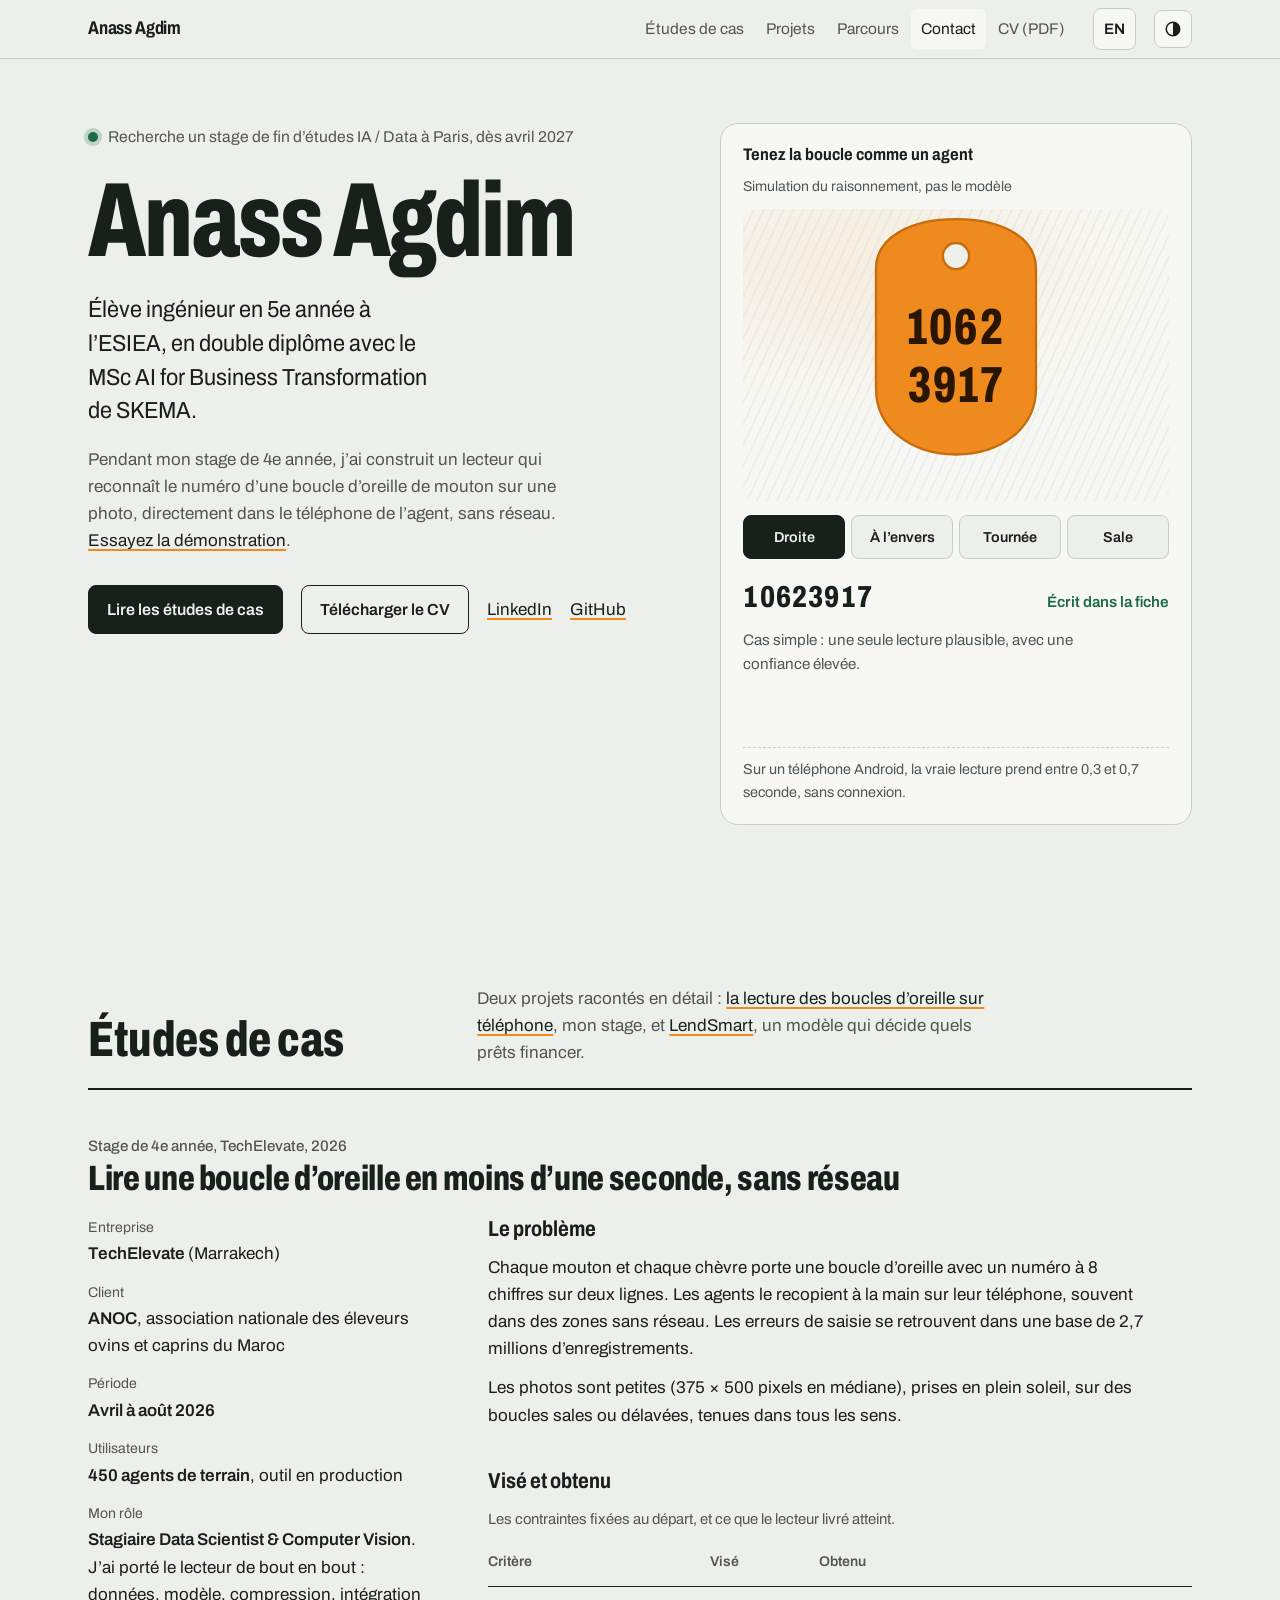
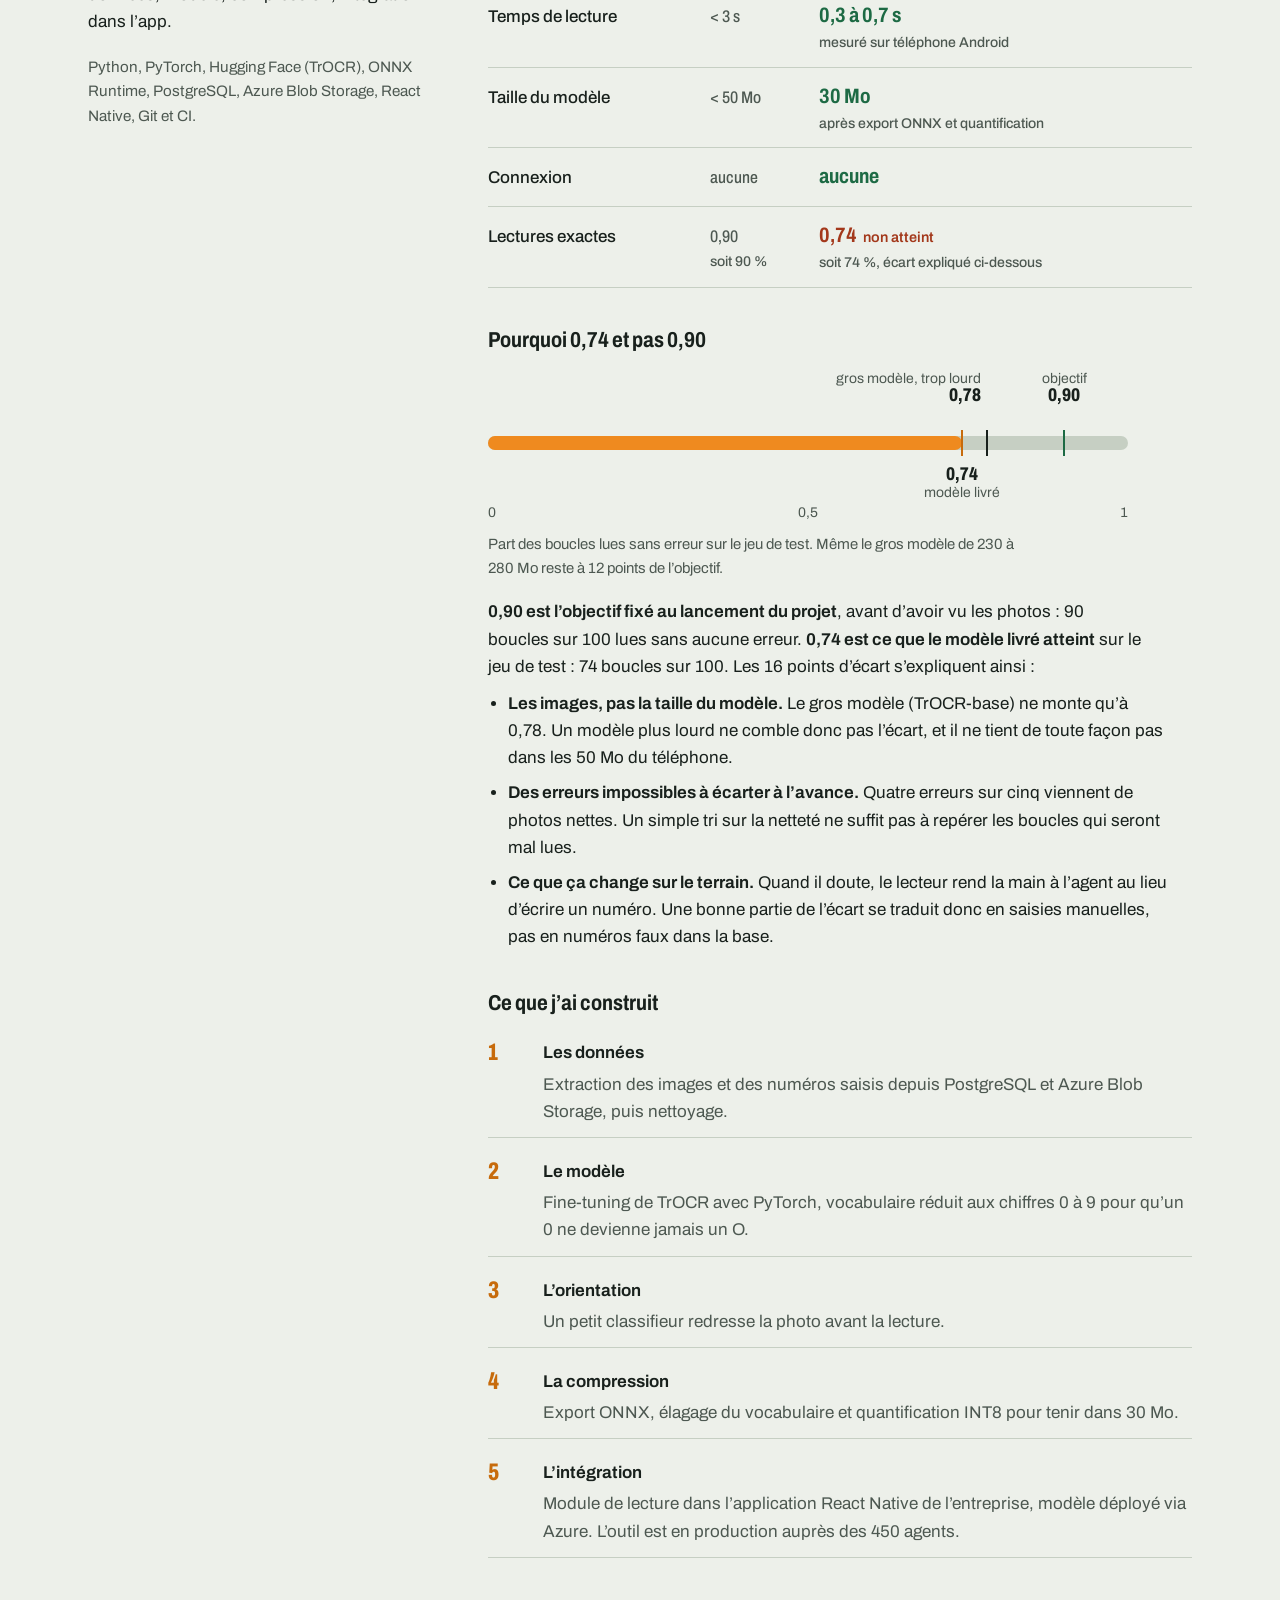
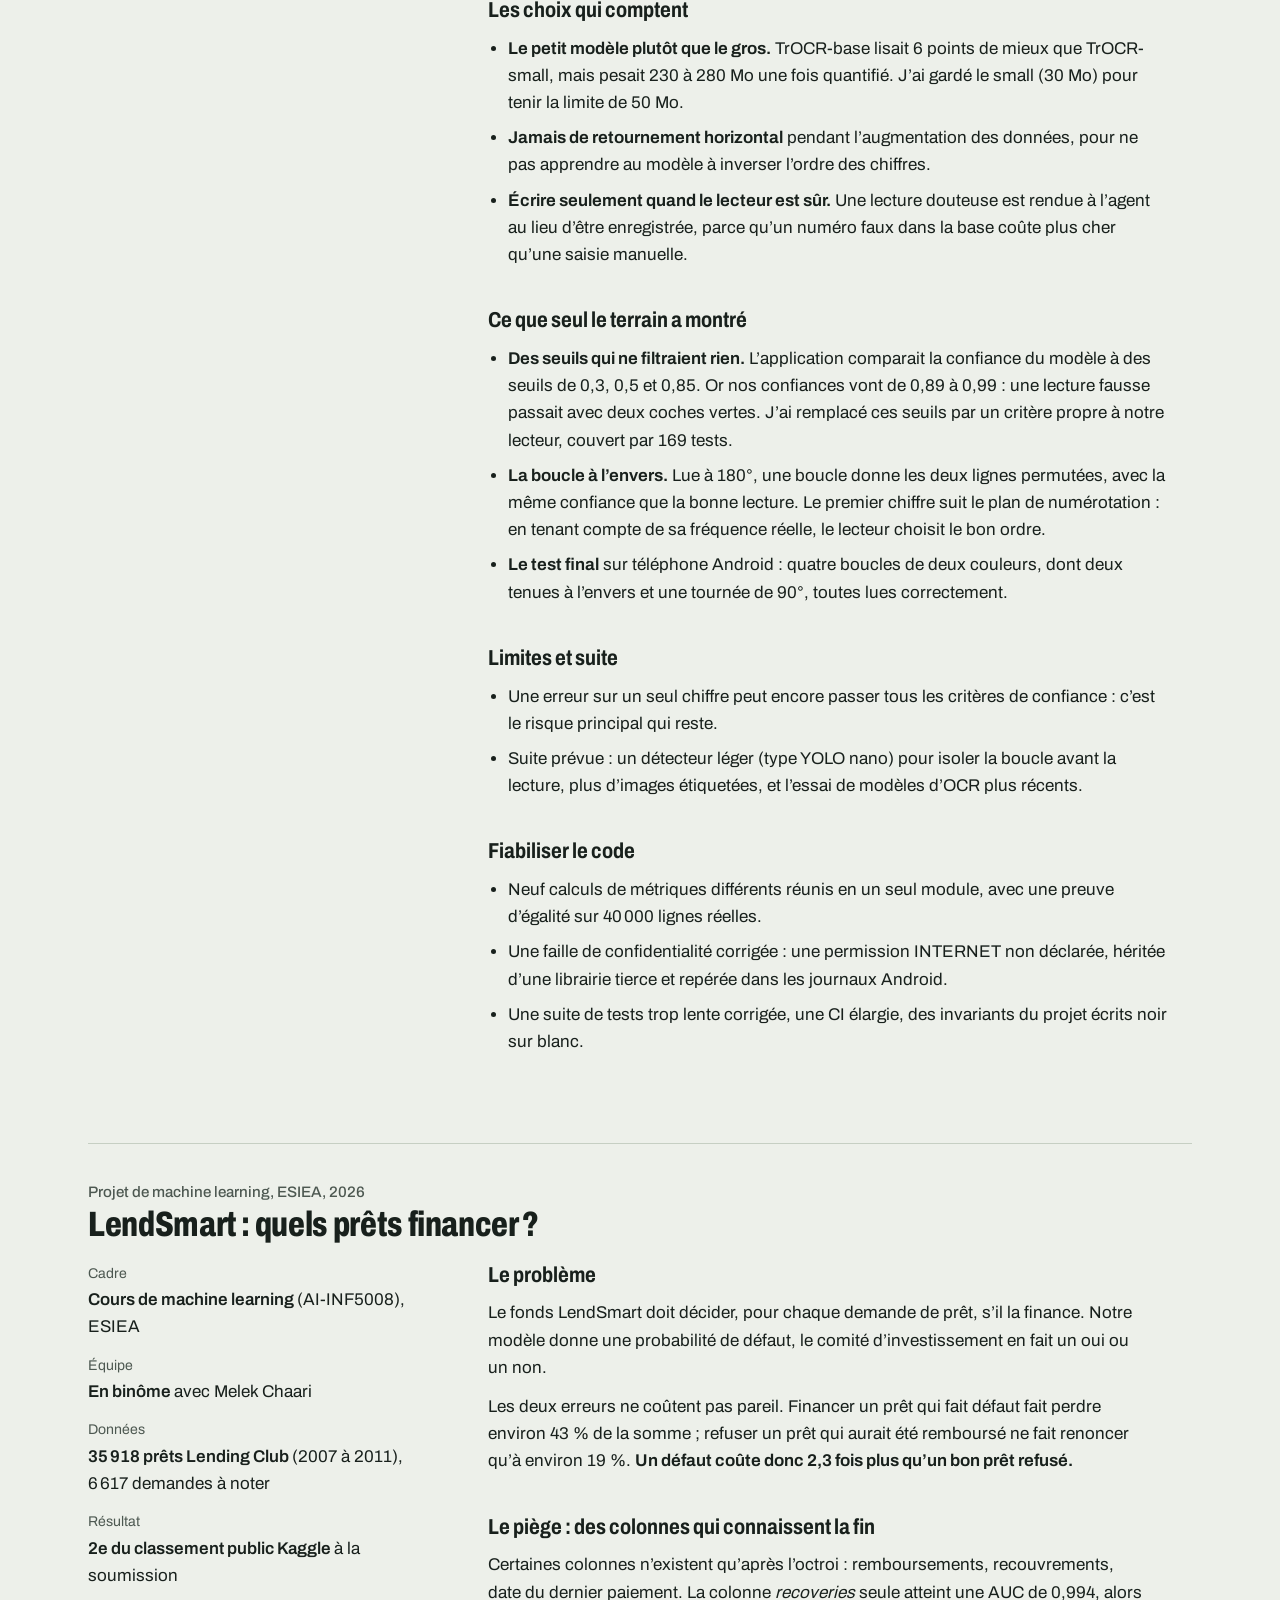
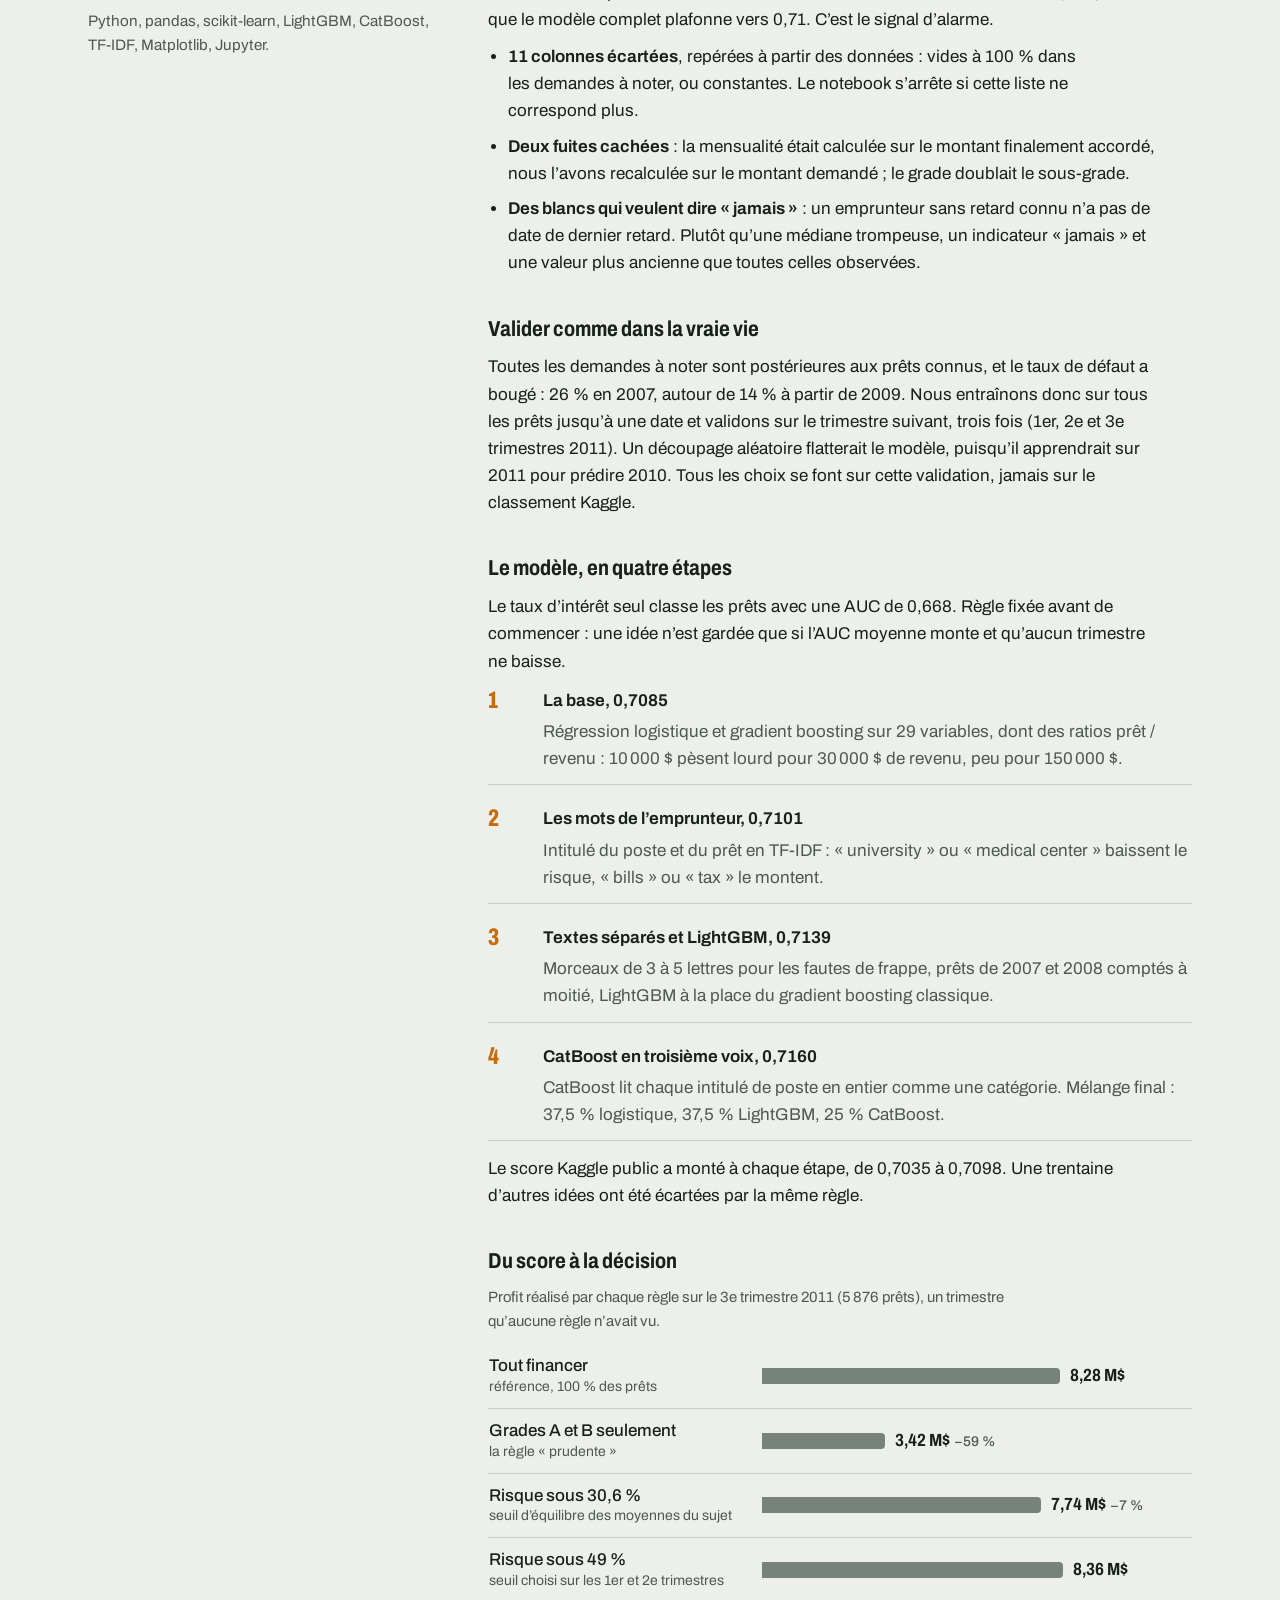
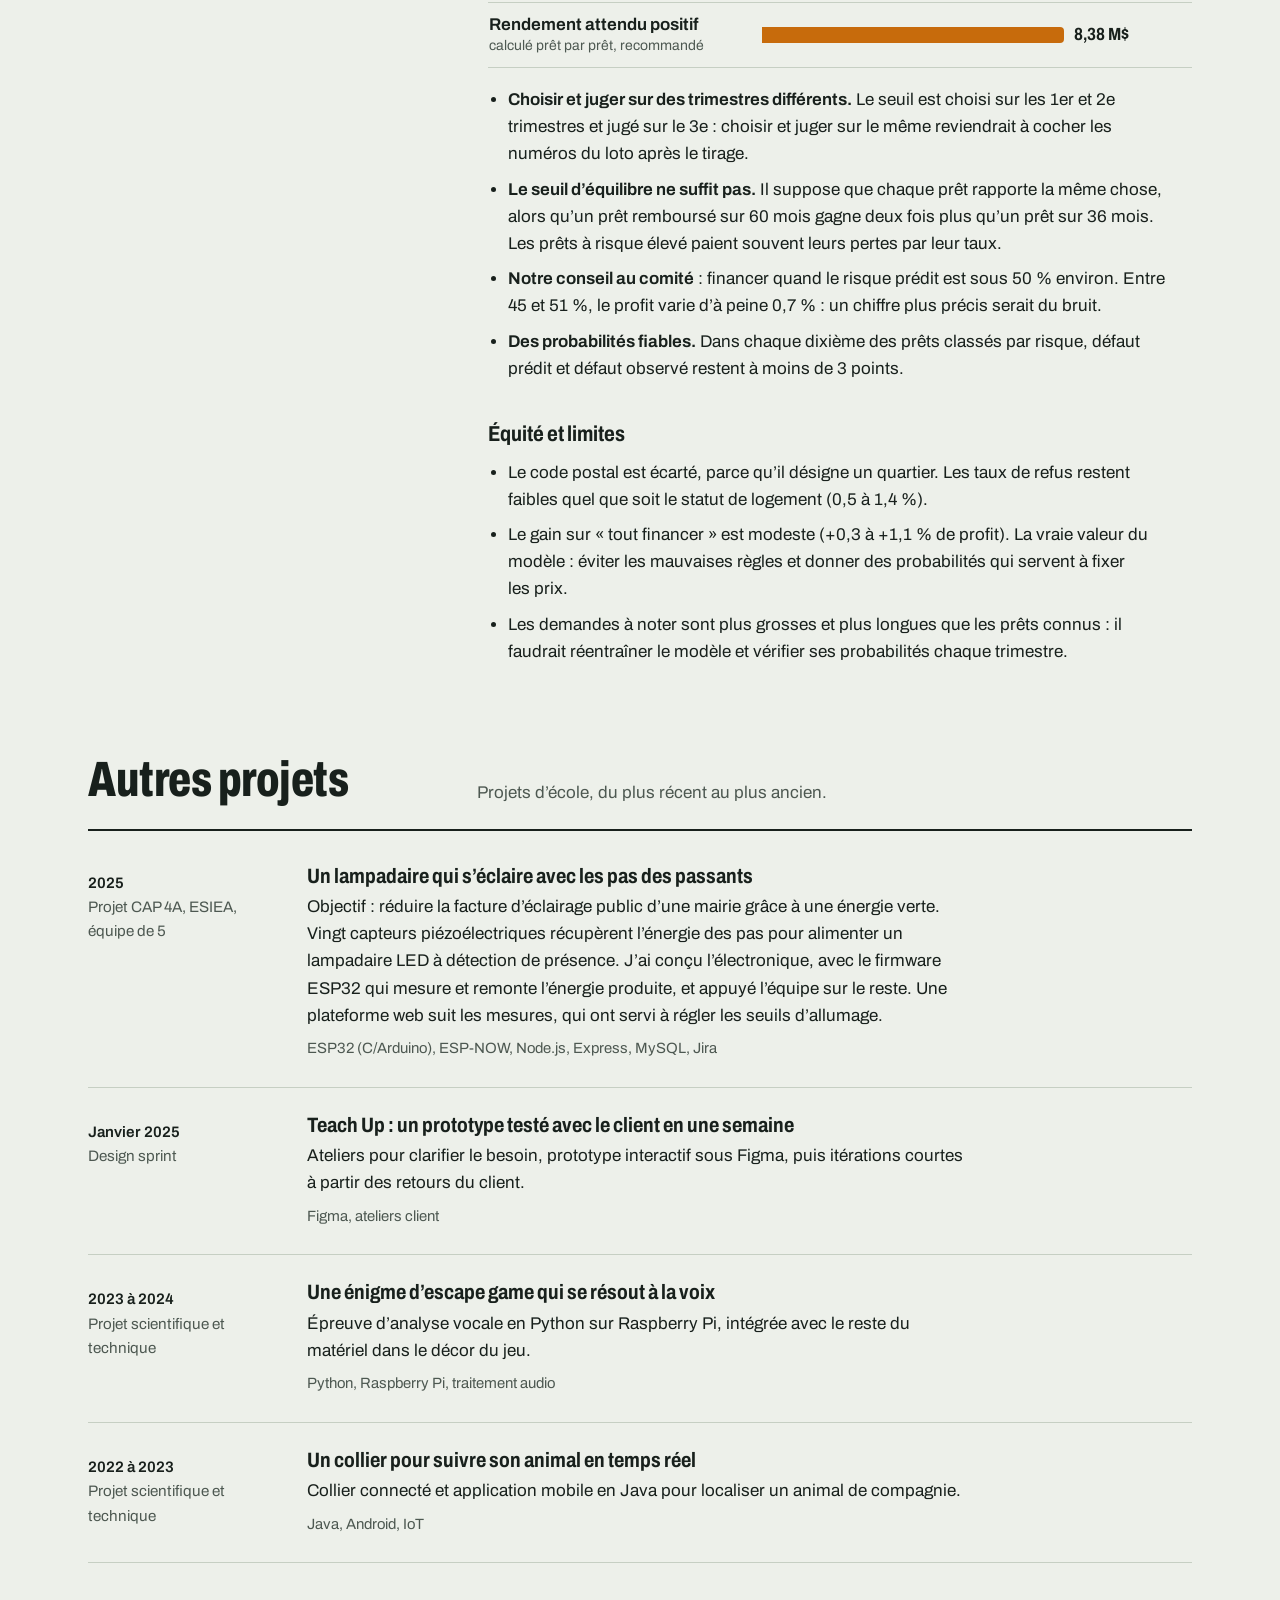
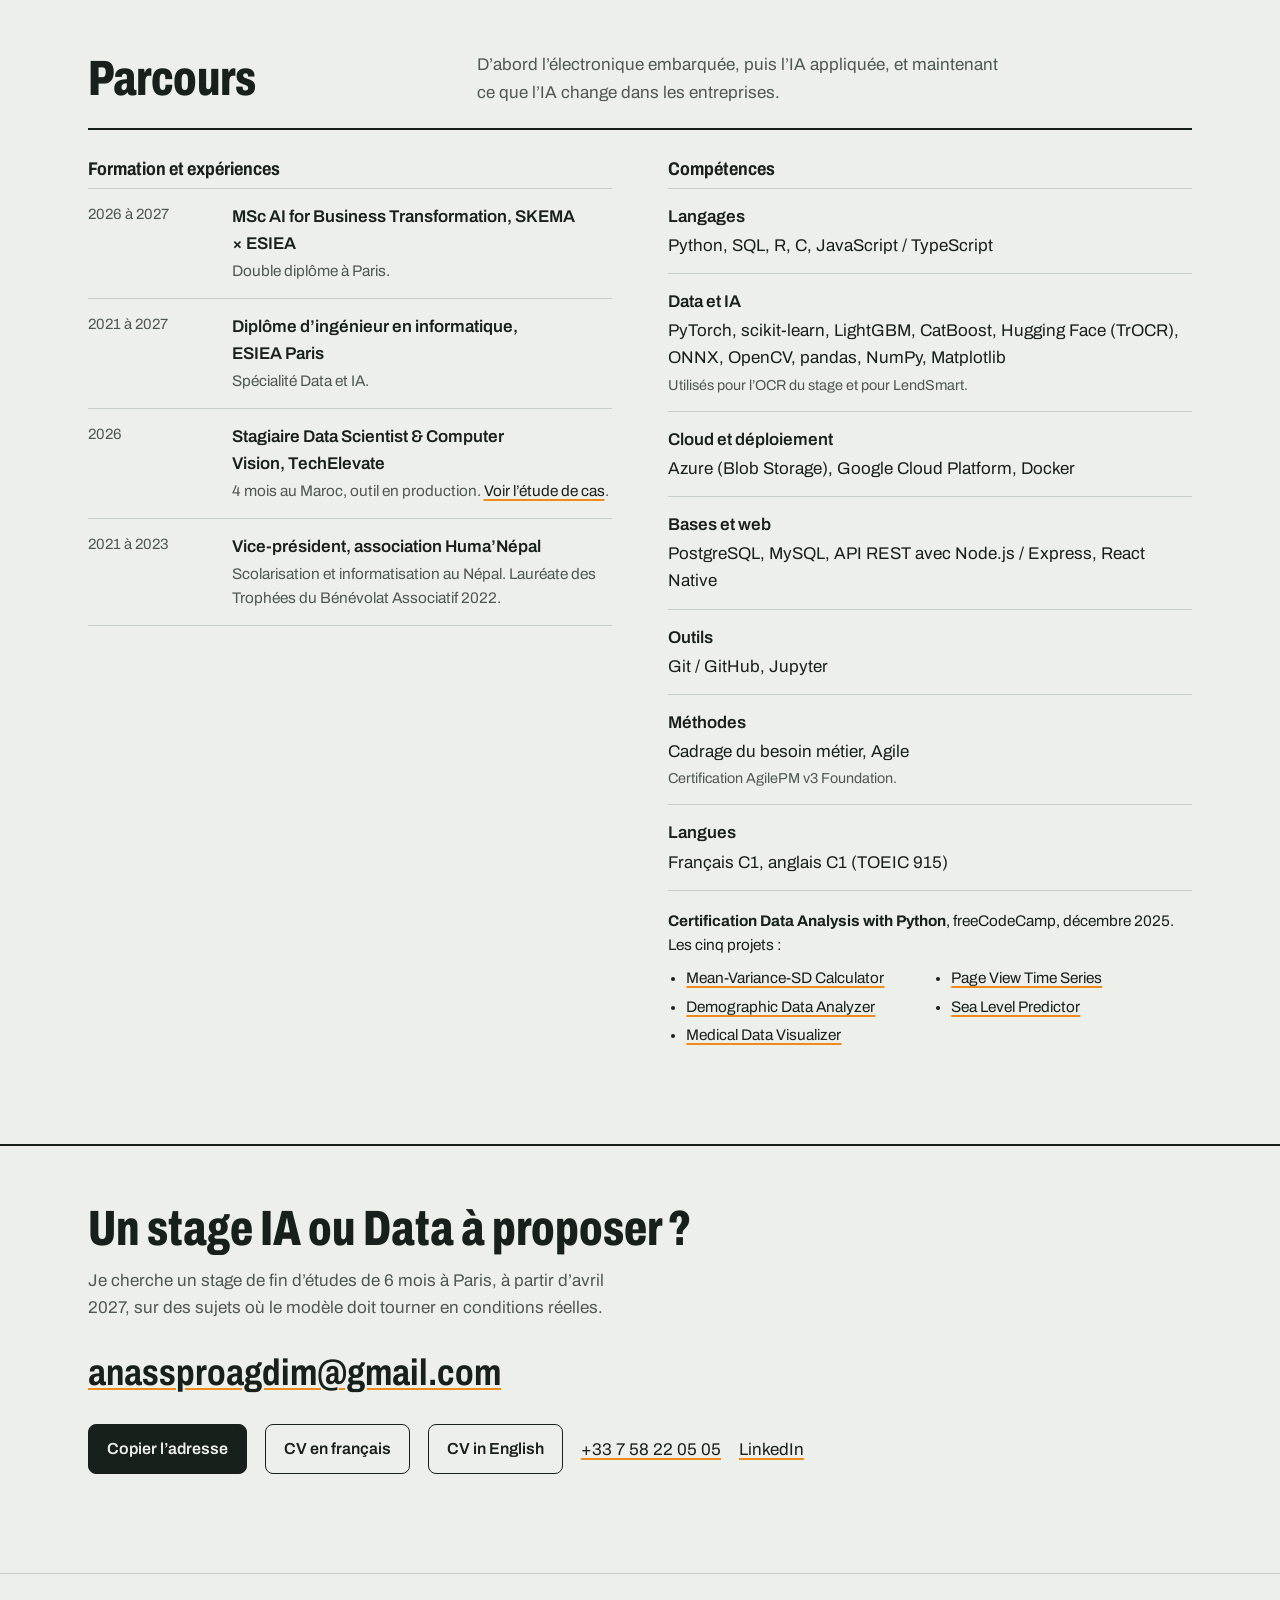
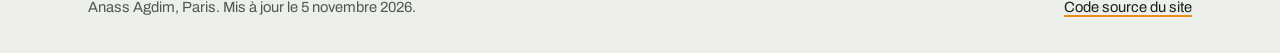
==== commit 96072ed2: "Ajout de l'étude de cas LendSmart, CV et portfolio alignés (stage dès avril 2027) - Nouvelle étude d" ====
--- a/index.html
+++ b/index.html
@@ -3,8 +3,8 @@
 <head>
   <meta charset="utf-8" />
   <meta name="viewport" content="width=device-width, initial-scale=1" />
-  <title>Anass Agdim | Élève ingénieur IA &amp; Data, recherche stage de fin d’études</title>
-  <meta name="description" content="Anass Agdim, élève ingénieur IA et Data à l’ESIEA Paris, en double diplôme avec le MSc AIBT de SKEMA. Étude de cas : un OCR hors ligne qui lit les boucles d’identification des moutons et des chèvres sur téléphone. Recherche un stage de fin d’études à partir de mai 2027." />
+  <title>Anass Agdim | Élève ingénieur ESIEA × SKEMA, stage de fin d’études IA / Data</title>
+  <meta name="description" content="Anass Agdim, élève ingénieur à l’ESIEA Paris, en double diplôme avec le MSc AI for Business Transformation de SKEMA. Deux études de cas : un OCR hors ligne qui lit les boucles d’identification des moutons et des chèvres sur téléphone, et LendSmart, un modèle de risque de crédit qui décide quels prêts financer. Recherche un stage de fin d’études IA / Data de 6 mois à partir d’avril 2027." />
   <meta name="author" content="Anass Agdim" />
   <link rel="canonical" href="https://svvgth.github.io/AGDIM_Anass_Portfolio/" />
   <link rel="alternate" hreflang="fr" href="https://svvgth.github.io/AGDIM_Anass_Portfolio/" />
@@ -15,13 +15,13 @@
   <meta property="og:locale" content="fr_FR" />
   <meta property="og:locale:alternate" content="en_GB" />
   <meta property="og:site_name" content="Anass Agdim" />
-  <meta property="og:title" content="Anass Agdim, élève ingénieur IA &amp; Data" />
+  <meta property="og:title" content="Anass Agdim, élève ingénieur ESIEA × SKEMA" />
   <meta property="og:description" content="Un OCR qui lit les boucles d’oreille des moutons sur téléphone, sans réseau. Recherche un stage de fin d’études IA / Data à Paris." />
   <meta property="og:url" content="https://svvgth.github.io/AGDIM_Anass_Portfolio/" />
   <meta property="og:image" content="https://svvgth.github.io/AGDIM_Anass_Portfolio/assets/og.png" />
   <meta property="og:image:width" content="1200" />
   <meta property="og:image:height" content="630" />
-  <meta property="og:image:alt" content="Anass Agdim, élève ingénieur IA et Data. Une boucle d’oreille orange dont le numéro est lu par l’OCR." />
+  <meta property="og:image:alt" content="Anass Agdim, élève ingénieur ESIEA × SKEMA. Une boucle d’oreille orange dont le numéro est lu par l’OCR." />
   <meta name="twitter:card" content="summary_large_image" />
 
   <meta name="theme-color" content="#edf0ea" media="(prefers-color-scheme: light)" />
@@ -36,7 +36,7 @@
     "@context": "https://schema.org",
     "@type": "Person",
     "name": "Anass Agdim",
-    "jobTitle": "Élève ingénieur IA & Data",
+    "jobTitle": "Élève ingénieur",
     "url": "https://svvgth.github.io/AGDIM_Anass_Portfolio/",
     "email": "mailto:anassproagdim@gmail.com",
     "address": { "@type": "PostalAddress", "addressLocality": "Paris", "addressCountry": "FR" },
@@ -63,7 +63,7 @@
     <div class="wrap">
       <a class="me" href="#top">Anass Agdim</a>
       <nav aria-label="Navigation principale">
-        <a href="#etude-de-cas">Étude de cas</a>
+        <a href="#etude-de-cas">Études de cas</a>
         <a href="#projets">Projets</a>
         <a href="#parcours">Parcours</a>
         <a href="#contact">Contact</a>
@@ -79,12 +79,12 @@
     <section class="hero" id="top" aria-labelledby="hero-name">
       <div class="wrap">
         <div>
-          <p class="avail">Recherche un stage de fin d’études IA / Data à Paris, dès mai 2027</p>
+          <p class="avail">Recherche un stage de fin d’études IA / Data à Paris, dès avril 2027</p>
           <h1 id="hero-name">Anass Agdim</h1>
-          <p class="lede">Élève ingénieur IA &amp; Data à l’ESIEA, en double diplôme avec le MSc AIBT de SKEMA.</p>
+          <p class="lede">Élève ingénieur en 5e année à l’ESIEA, en double diplôme avec le MSc AI for Business Transformation de SKEMA.</p>
           <p class="sub">Pendant mon stage de 4e année, j’ai construit un lecteur qui reconnaît le numéro d’une boucle d’oreille de mouton sur une photo, directement dans le téléphone de l’agent, sans réseau. <a href="#reader">Essayez la démonstration</a>.</p>
           <div class="actions">
-            <a class="btn solid" href="#etude-de-cas">Lire l’étude de cas</a>
+            <a class="btn solid" href="#etude-de-cas">Lire les études de cas</a>
             <a class="btn" href="assets/cv/CV_Anass_AGDIM_FR.pdf">Télécharger le CV</a>
             <span class="quiet">
               <a href="https://www.linkedin.com/in/anass-agdim/" rel="noopener">LinkedIn</a>
@@ -144,45 +144,46 @@
     <section class="sec" id="etude-de-cas" aria-labelledby="case-title">
       <div class="wrap">
         <div class="sec-head">
-          <h2 id="case-title">Étude de cas</h2>
-          <p>Lire une boucle d’oreille en moins d’une seconde, sans réseau. Quatre mois de stage, des données jusqu’au téléphone.</p>
-        </div>
-
+          <h2 id="case-title">Études de cas</h2>
+          <p>Deux projets racontés en détail : <a href="#ocr">la lecture des boucles d’oreille sur téléphone</a>, mon stage, et <a href="#lendsmart">LendSmart</a>, un modèle qui décide quels prêts financer.</p>
+        </div>
+
+        <h3 class="case-title" id="ocr"><span class="case-kicker">Stage de 4e année, TechElevate, 2026</span>Lire une boucle d’oreille en moins d’une seconde, sans réseau</h3>
         <div class="case">
-          <aside class="fiche" aria-label="Fiche du projet">
+          <aside class="fiche" aria-label="Fiche du projet OCR">
             <dl>
               <div><dt>Entreprise</dt><dd>TechElevate <span>(Marrakech)</span></dd></div>
               <div><dt>Client</dt><dd>ANOC<span>, association nationale des éleveurs ovins et caprins du Maroc</span></dd></div>
               <div><dt>Période</dt><dd>Avril à août 2026</dd></div>
-              <div><dt>Utilisateurs</dt><dd>~450 agents de terrain</dd></div>
-              <div><dt>Mon rôle</dt><dd>Stagiaire ingénieur IA et vision par ordinateur<span>. J’ai porté le lecteur de bout en bout : données, modèle, compression, intégration dans l’app.</span></dd></div>
+              <div><dt>Utilisateurs</dt><dd>450 agents de terrain<span>, outil en production</span></dd></div>
+              <div><dt>Mon rôle</dt><dd>Stagiaire Data Scientist &amp; Computer Vision<span>. J’ai porté le lecteur de bout en bout : données, modèle, compression, intégration dans l’app.</span></dd></div>
             </dl>
             <p class="stack">Python, PyTorch, Hugging Face (TrOCR), ONNX Runtime, PostgreSQL, Azure Blob Storage, React Native, Git et CI.</p>
           </aside>
 
           <div class="story">
             <div>
-              <h3>Le problème</h3>
+              <h4>Le problème</h4>
               <p>Chaque mouton et chaque chèvre porte une boucle d’oreille avec un numéro à 8 chiffres sur deux lignes. Les agents le recopient à la main sur leur téléphone, souvent dans des zones sans réseau. Les erreurs de saisie se retrouvent dans une base de 2,7 millions d’enregistrements.</p>
               <p>Les photos sont petites (375 × 500 pixels en médiane), prises en plein soleil, sur des boucles sales ou délavées, tenues dans tous les sens.</p>
             </div>
 
             <div>
-              <h3>Visé et obtenu</h3>
+              <h4>Visé et obtenu</h4>
               <table class="scoreboard">
                 <caption>Les contraintes fixées au départ, et ce que le lecteur livré atteint.</caption>
                 <thead><tr><th scope="col">Critère</th><th scope="col">Visé</th><th scope="col">Obtenu</th></tr></thead>
                 <tbody>
-                  <tr><th scope="row">Temps de lecture</th><td class="target num">&lt; 3 s</td><td class="met num">0,3 à 0,7 s<small>mesuré sur téléphone Android</small></td></tr>
-                  <tr><th scope="row">Taille du modèle</th><td class="target num">&lt; 50 Mo</td><td class="met num">30 Mo<small>après export ONNX et quantification</small></td></tr>
+                  <tr><th scope="row">Temps de lecture</th><td class="target num">&lt; 3 s</td><td class="met num">0,3 à 0,7 s<small>mesuré sur téléphone Android</small></td></tr>
+                  <tr><th scope="row">Taille du modèle</th><td class="target num">&lt; 50 Mo</td><td class="met num">30 Mo<small>après export ONNX et quantification</small></td></tr>
                   <tr><th scope="row">Connexion</th><td class="target">aucune</td><td class="met">aucune</td></tr>
-                  <tr><th scope="row">Lectures exactes</th><td class="target num">0,90<small>soit 90 %</small></td><td class="missed num">0,74<span class="mark">non atteint</span><small>soit 74 %, écart expliqué ci-dessous</small></td></tr>
+                  <tr><th scope="row">Lectures exactes</th><td class="target num">0,90<small>soit 90 %</small></td><td class="missed num">0,74<span class="mark">non atteint</span><small>soit 74 %, écart expliqué ci-dessous</small></td></tr>
                 </tbody>
               </table>
             </div>
 
             <div>
-              <h3>Pourquoi 0,74 et pas 0,90</h3>
+              <h4>Pourquoi 0,74 et pas 0,90</h4>
               <figure class="gauge" aria-labelledby="gauge-cap">
                 <div class="gauge-track" aria-hidden="true">
                   <span class="gauge-fill" style="width:74%"></span>
@@ -191,38 +192,38 @@
                   <span class="gauge-mark m-ours" style="left:74%"><i></i><b>0,74</b><em>modèle livré</em></span>
                 </div>
                 <div class="gauge-scale num" aria-hidden="true"><span>0</span><span>0,5</span><span>1</span></div>
-                <figcaption id="gauge-cap">Part des boucles lues sans erreur sur le jeu de test. Même le gros modèle de 230 à 280 Mo reste à 12 points de l’objectif.</figcaption>
+                <figcaption id="gauge-cap">Part des boucles lues sans erreur sur le jeu de test. Même le gros modèle de 230 à 280 Mo reste à 12 points de l’objectif.</figcaption>
               </figure>
               <p><strong>0,90 est l’objectif fixé au lancement du projet</strong>, avant d’avoir vu les photos : 90 boucles sur 100 lues sans aucune erreur. <strong>0,74 est ce que le modèle livré atteint</strong> sur le jeu de test : 74 boucles sur 100. Les 16 points d’écart s’expliquent ainsi :</p>
               <ul>
-                <li><strong>Les images, pas la taille du modèle.</strong> Le gros modèle (TrOCR-base) ne monte qu’à 0,78. Un modèle plus lourd ne comble donc pas l’écart, et il ne tient de toute façon pas dans les 50 Mo du téléphone.</li>
+                <li><strong>Les images, pas la taille du modèle.</strong> Le gros modèle (TrOCR-base) ne monte qu’à 0,78. Un modèle plus lourd ne comble donc pas l’écart, et il ne tient de toute façon pas dans les 50 Mo du téléphone.</li>
                 <li><strong>Des erreurs impossibles à écarter à l’avance.</strong> Quatre erreurs sur cinq viennent de photos nettes. Un simple tri sur la netteté ne suffit pas à repérer les boucles qui seront mal lues.</li>
                 <li><strong>Ce que ça change sur le terrain.</strong> Quand il doute, le lecteur rend la main à l’agent au lieu d’écrire un numéro. Une bonne partie de l’écart se traduit donc en saisies manuelles, pas en numéros faux dans la base.</li>
               </ul>
             </div>
 
             <div>
-              <h3>Ce que j’ai construit</h3>
+              <h4>Ce que j’ai construit</h4>
               <ol class="chain">
                 <li><b>Les données</b><span>Extraction des images et des numéros saisis depuis PostgreSQL et Azure Blob Storage, puis nettoyage.</span></li>
                 <li><b>Le modèle</b><span>Fine-tuning de TrOCR avec PyTorch, vocabulaire réduit aux chiffres 0 à 9 pour qu’un 0 ne devienne jamais un O.</span></li>
                 <li><b>L’orientation</b><span>Un petit classifieur redresse la photo avant la lecture.</span></li>
-                <li><b>La compression</b><span>Export ONNX, élagage du vocabulaire et quantification INT8 pour tenir dans 30 Mo.</span></li>
-                <li><b>L’intégration</b><span>Module de lecture dans l’application React Native de l’entreprise, testé sur téléphone.</span></li>
+                <li><b>La compression</b><span>Export ONNX, élagage du vocabulaire et quantification INT8 pour tenir dans 30 Mo.</span></li>
+                <li><b>L’intégration</b><span>Module de lecture dans l’application React Native de l’entreprise, modèle déployé via Azure. L’outil est en production auprès des 450 agents.</span></li>
               </ol>
             </div>
 
             <div>
-              <h3>Les choix qui comptent</h3>
-              <ul>
-                <li><strong>Le petit modèle plutôt que le gros.</strong> TrOCR-base lisait 6 points de mieux que TrOCR-small, mais pesait 230 à 280 Mo une fois quantifié. J’ai gardé le small (30 Mo) pour tenir la limite de 50 Mo.</li>
+              <h4>Les choix qui comptent</h4>
+              <ul>
+                <li><strong>Le petit modèle plutôt que le gros.</strong> TrOCR-base lisait 6 points de mieux que TrOCR-small, mais pesait 230 à 280 Mo une fois quantifié. J’ai gardé le small (30 Mo) pour tenir la limite de 50 Mo.</li>
                 <li><strong>Jamais de retournement horizontal</strong> pendant l’augmentation des données, pour ne pas apprendre au modèle à inverser l’ordre des chiffres.</li>
                 <li><strong>Écrire seulement quand le lecteur est sûr.</strong> Une lecture douteuse est rendue à l’agent au lieu d’être enregistrée, parce qu’un numéro faux dans la base coûte plus cher qu’une saisie manuelle.</li>
               </ul>
             </div>
 
             <div>
-              <h3>Ce que seul le terrain a montré</h3>
+              <h4>Ce que seul le terrain a montré</h4>
               <ul>
                 <li><strong>Des seuils qui ne filtraient rien.</strong> L’application comparait la confiance du modèle à des seuils de 0,3, 0,5 et 0,85. Or nos confiances vont de 0,89 à 0,99 : une lecture fausse passait avec deux coches vertes. J’ai remplacé ces seuils par un critère propre à notre lecteur, couvert par 169 tests.</li>
                 <li><strong>La boucle à l’envers.</strong> Lue à 180°, une boucle donne les deux lignes permutées, avec la même confiance que la bonne lecture. Le premier chiffre suit le plan de numérotation : en tenant compte de sa fréquence réelle, le lecteur choisit le bon ordre.</li>
@@ -231,7 +232,7 @@
             </div>
 
             <div>
-              <h3>Limites et suite</h3>
+              <h4>Limites et suite</h4>
               <ul>
                 <li>Une erreur sur un seul chiffre peut encore passer tous les critères de confiance : c’est le risque principal qui reste.</li>
                 <li>Suite prévue : un détecteur léger (type YOLO nano) pour isoler la boucle avant la lecture, plus d’images étiquetées, et l’essai de modèles d’OCR plus récents.</li>
@@ -239,11 +240,91 @@
             </div>
 
             <div>
-              <h3>Fiabiliser le code</h3>
-              <ul>
-                <li>Neuf calculs de métriques différents réunis en un seul module, avec une preuve d’égalité sur 40 000 lignes réelles.</li>
-                <li>Une permission INTERNET non déclarée supprimée : elle venait d’une dépendance tierce, repérée dans les journaux Android.</li>
+              <h4>Fiabiliser le code</h4>
+              <ul>
+                <li>Neuf calculs de métriques différents réunis en un seul module, avec une preuve d’égalité sur 40 000 lignes réelles.</li>
+                <li>Une faille de confidentialité corrigée : une permission INTERNET non déclarée, héritée d’une librairie tierce et repérée dans les journaux Android.</li>
                 <li>Une suite de tests trop lente corrigée, une CI élargie, des invariants du projet écrits noir sur blanc.</li>
+              </ul>
+            </div>
+          </div>
+        </div>
+
+        <h3 class="case-title" id="lendsmart"><span class="case-kicker">Projet de machine learning, ESIEA, 2026</span>LendSmart : quels prêts financer ?</h3>
+        <div class="case">
+          <aside class="fiche" aria-label="Fiche du projet LendSmart">
+            <dl>
+              <div><dt>Cadre</dt><dd>Cours de machine learning <span>(AI-INF5008), ESIEA</span></dd></div>
+              <div><dt>Équipe</dt><dd>En binôme <span>avec Melek Chaari</span></dd></div>
+              <div><dt>Données</dt><dd>35 918 prêts Lending Club <span>(2007 à 2011), 6 617 demandes à noter</span></dd></div>
+              <div><dt>Résultat</dt><dd>2e du classement public Kaggle <span>à la soumission</span></dd></div>
+            </dl>
+            <p class="stack">Python, pandas, scikit-learn, LightGBM, CatBoost, TF-IDF, Matplotlib, Jupyter.</p>
+          </aside>
+
+          <div class="story">
+            <div>
+              <h4>Le problème</h4>
+              <p>Le fonds LendSmart doit décider, pour chaque demande de prêt, s’il la finance. Notre modèle donne une probabilité de défaut, le comité d’investissement en fait un oui ou un non.</p>
+              <p>Les deux erreurs ne coûtent pas pareil. Financer un prêt qui fait défaut fait perdre environ 43 % de la somme ; refuser un prêt qui aurait été remboursé ne fait renoncer qu’à environ 19 %. <strong>Un défaut coûte donc 2,3 fois plus qu’un bon prêt refusé.</strong></p>
+            </div>
+
+            <div>
+              <h4>Le piège : des colonnes qui connaissent la fin</h4>
+              <p>Certaines colonnes n’existent qu’après l’octroi : remboursements, recouvrements, date du dernier paiement. La colonne <i>recoveries</i> seule atteint une AUC de 0,994, alors que le modèle complet plafonne vers 0,71. C’est le signal d’alarme.</p>
+              <ul>
+                <li><strong>11 colonnes écartées</strong>, repérées à partir des données : vides à 100 % dans les demandes à noter, ou constantes. Le notebook s’arrête si cette liste ne correspond plus.</li>
+                <li><strong>Deux fuites cachées</strong> : la mensualité était calculée sur le montant finalement accordé, nous l’avons recalculée sur le montant demandé ; le grade doublait le sous-grade.</li>
+                <li><strong>Des blancs qui veulent dire « jamais »</strong> : un emprunteur sans retard connu n’a pas de date de dernier retard. Plutôt qu’une médiane trompeuse, un indicateur « jamais » et une valeur plus ancienne que toutes celles observées.</li>
+              </ul>
+            </div>
+
+            <div>
+              <h4>Valider comme dans la vraie vie</h4>
+              <p>Toutes les demandes à noter sont postérieures aux prêts connus, et le taux de défaut a bougé : 26 % en 2007, autour de 14 % à partir de 2009. Nous entraînons donc sur tous les prêts jusqu’à une date et validons sur le trimestre suivant, trois fois (1er, 2e et 3e trimestres 2011). Un découpage aléatoire flatterait le modèle, puisqu’il apprendrait sur 2011 pour prédire 2010. Tous les choix se font sur cette validation, jamais sur le classement Kaggle.</p>
+            </div>
+
+            <div>
+              <h4>Le modèle, en quatre étapes</h4>
+              <p>Le taux d’intérêt seul classe les prêts avec une AUC de 0,668. Règle fixée avant de commencer : une idée n’est gardée que si l’AUC moyenne monte et qu’aucun trimestre ne baisse.</p>
+              <ol class="chain">
+                <li><b>La base, 0,7085</b><span>Régression logistique et gradient boosting sur 29 variables, dont des ratios prêt / revenu : 10 000 $ pèsent lourd pour 30 000 $ de revenu, peu pour 150 000 $.</span></li>
+                <li><b>Les mots de l’emprunteur, 0,7101</b><span>Intitulé du poste et du prêt en TF-IDF : « university » ou « medical center » baissent le risque, « bills » ou « tax » le montent.</span></li>
+                <li><b>Textes séparés et LightGBM, 0,7139</b><span>Morceaux de 3 à 5 lettres pour les fautes de frappe, prêts de 2007 et 2008 comptés à moitié, LightGBM à la place du gradient boosting classique.</span></li>
+                <li><b>CatBoost en troisième voix, 0,7160</b><span>CatBoost lit chaque intitulé de poste en entier comme une catégorie. Mélange final : 37,5 % logistique, 37,5 % LightGBM, 25 % CatBoost.</span></li>
+              </ol>
+              <p style="margin-top:14px">Le score Kaggle public a monté à chaque étape, de 0,7035 à 0,7098. Une trentaine d’autres idées ont été écartées par la même règle.</p>
+            </div>
+
+            <div>
+              <h4>Du score à la décision</h4>
+              <figure class="profit" aria-labelledby="profit-cap">
+                <figcaption id="profit-cap">Profit réalisé par chaque règle sur le 3e trimestre 2011 (5 876 prêts), un trimestre qu’aucune règle n’avait vu.</figcaption>
+                <table>
+                  <thead class="sr"><tr><th scope="col">Règle de financement</th><th scope="col">Profit réalisé</th></tr></thead>
+                  <tbody>
+                    <tr><th scope="row">Tout financer<small>référence, 100 % des prêts</small></th><td><span class="pbar" style="--v:.989"></span><span class="pval">8,28 M$</span></td></tr>
+                    <tr><th scope="row">Grades A et B seulement<small>la règle « prudente »</small></th><td><span class="pbar" style="--v:.408"></span><span class="pval">3,42 M$<em>−59 %</em></span></td></tr>
+                    <tr><th scope="row">Risque sous 30,6 %<small>seuil d’équilibre des moyennes du sujet</small></th><td><span class="pbar" style="--v:.924"></span><span class="pval">7,74 M$<em>−7 %</em></span></td></tr>
+                    <tr><th scope="row">Risque sous 49 %<small>seuil choisi sur les 1er et 2e trimestres</small></th><td><span class="pbar" style="--v:.998"></span><span class="pval">8,36 M$</span></td></tr>
+                    <tr class="best"><th scope="row">Rendement attendu positif<small>calculé prêt par prêt, recommandé</small></th><td><span class="pbar" style="--v:1"></span><span class="pval">8,38 M$</span></td></tr>
+                  </tbody>
+                </table>
+              </figure>
+              <ul>
+                <li><strong>Choisir et juger sur des trimestres différents.</strong> Le seuil est choisi sur les 1er et 2e trimestres et jugé sur le 3e : choisir et juger sur le même reviendrait à cocher les numéros du loto après le tirage.</li>
+                <li><strong>Le seuil d’équilibre ne suffit pas.</strong> Il suppose que chaque prêt rapporte la même chose, alors qu’un prêt remboursé sur 60 mois gagne deux fois plus qu’un prêt sur 36 mois. Les prêts à risque élevé paient souvent leurs pertes par leur taux.</li>
+                <li><strong>Notre conseil au comité</strong> : financer quand le risque prédit est sous 50 % environ. Entre 45 et 51 %, le profit varie d’à peine 0,7 % : un chiffre plus précis serait du bruit.</li>
+                <li><strong>Des probabilités fiables.</strong> Dans chaque dixième des prêts classés par risque, défaut prédit et défaut observé restent à moins de 3 points.</li>
+              </ul>
+            </div>
+
+            <div>
+              <h4>Équité et limites</h4>
+              <ul>
+                <li>Le code postal est écarté, parce qu’il désigne un quartier. Les taux de refus restent faibles quel que soit le statut de logement (0,5 à 1,4 %).</li>
+                <li>Le gain sur « tout financer » est modeste (+0,3 à +1,1 % de profit). La vraie valeur du modèle : éviter les mauvaises règles et donner des probabilités qui servent à fixer les prix.</li>
+                <li>Les demandes à noter sont plus grosses et plus longues que les prêts connus : il faudrait réentraîner le modèle et vérifier ses probabilités chaque trimestre.</li>
               </ul>
             </div>
           </div>
@@ -260,10 +341,10 @@
         </div>
         <ul class="rows">
           <li class="row">
-            <p class="when"><b>2025 à 2026</b>Projet CAP 4A, ESIEA</p>
+            <p class="when"><b>2025</b>Projet CAP 4A, ESIEA, équipe de 5</p>
             <div>
               <h3>Un lampadaire qui s’éclaire avec les pas des passants</h3>
-              <p>Vingt capteurs piézoélectriques récupèrent l’énergie des pas pour alimenter un lampadaire LED à détection de présence. J’ai écrit le firmware ESP32 qui mesure et remonte l’énergie produite, puis la plateforme de suivi avec tableau de bord, alertes et historique. Les mesures ont servi à régler les seuils d’allumage.</p>
+              <p>Objectif : réduire la facture d’éclairage public d’une mairie grâce à une énergie verte. Vingt capteurs piézoélectriques récupèrent l’énergie des pas pour alimenter un lampadaire LED à détection de présence. J’ai conçu l’électronique, avec le firmware ESP32 qui mesure et remonte l’énergie produite, et appuyé l’équipe sur le reste. Une plateforme web suit les mesures, qui ont servi à régler les seuils d’allumage.</p>
               <p class="tools">ESP32 (C/Arduino), ESP-NOW, Node.js, Express, MySQL, Jira</p>
             </div>
           </li>
@@ -308,9 +389,8 @@
             <h3>Formation et expériences</h3>
             <ol class="path">
               <li><time>2026 à 2027</time><div><b>MSc AI for Business Transformation, SKEMA × ESIEA</b><p>Double diplôme à Paris.</p></div></li>
-              <li><time>2021 à 2027</time><div><b>Diplôme d’ingénieur, ESIEA Paris</b><p>Majeure Intelligence Artificielle &amp; Data Science.</p></div></li>
-              <li><time>2026</time><div><b>Stage ingénieur IA et vision par ordinateur, TechElevate</b><p>4 mois au Maroc. <a href="#etude-de-cas">Voir l’étude de cas</a>.</p></div></li>
-              <li><time>2024</time><div><b>Équipier polyvalent, McDonald’s</b><p>Service en cuisine, procédures d’hygiène et de qualité.</p></div></li>
+              <li><time>2021 à 2027</time><div><b>Diplôme d’ingénieur en informatique, ESIEA Paris</b><p>Spécialité Data et IA.</p></div></li>
+              <li><time>2026</time><div><b>Stagiaire Data Scientist &amp; Computer Vision, TechElevate</b><p>4 mois au Maroc, outil en production. <a href="#ocr">Voir l’étude de cas</a>.</p></div></li>
               <li><time>2021 à 2023</time><div><b>Vice-président, association Huma’Népal</b><p>Scolarisation et informatisation au Népal. Lauréate des Trophées du Bénévolat Associatif 2022.</p></div></li>
             </ol>
           </div>
@@ -318,11 +398,13 @@
           <div id="competences">
             <h3>Compétences</h3>
             <dl class="skills">
-              <div><dt>Langages</dt><dd>Python (avancé), SQL, C, JavaScript / TypeScript (intermédiaire), R, Java (notions)</dd></div>
-              <div><dt>IA et vision</dt><dd>PyTorch, Hugging Face Transformers, TrOCR, ONNX, OpenCV, quantification<small>Utilisés pendant le stage, de l’entraînement à l’export mobile.</small></dd></div>
-              <div><dt>Data</dt><dd>PostgreSQL, MySQL, pandas, NumPy, Matplotlib<small>2,7 M d’enregistrements en stage, mesures énergétiques du CAP 4A.</small></dd></div>
-              <div><dt>Déploiement et cloud</dt><dd>Docker, Azure Blob Storage, Google Cloud Platform, API REST, Git / GitHub, React Native</dd></div>
-              <div><dt>Langues</dt><dd>Français C1, anglais C1 (TOEIC 915), arabe natif</dd></div>
+              <div><dt>Langages</dt><dd>Python, SQL, R, C, JavaScript / TypeScript</dd></div>
+              <div><dt>Data et IA</dt><dd>PyTorch, scikit-learn, LightGBM, CatBoost, Hugging Face (TrOCR), ONNX, OpenCV, pandas, NumPy, Matplotlib<small>Utilisés pour l’OCR du stage et pour LendSmart.</small></dd></div>
+              <div><dt>Cloud et déploiement</dt><dd>Azure (Blob Storage), Google Cloud Platform, Docker</dd></div>
+              <div><dt>Bases et web</dt><dd>PostgreSQL, MySQL, API REST avec Node.js / Express, React Native</dd></div>
+              <div><dt>Outils</dt><dd>Git / GitHub, Jupyter</dd></div>
+              <div><dt>Méthodes</dt><dd>Cadrage du besoin métier, Agile<small>Certification AgilePM v3 Foundation.</small></dd></div>
+              <div><dt>Langues</dt><dd>Français C1, anglais C1 (TOEIC 915)</dd></div>
             </dl>
             <div class="fcc">
               <b>Certification Data Analysis with Python</b>, freeCodeCamp, décembre 2025. Les cinq projets :
@@ -343,7 +425,7 @@
     <section class="contact" id="contact" aria-labelledby="contact-title">
       <div class="wrap">
         <h2 id="contact-title">Un stage IA ou Data à proposer ?</h2>
-        <p>Je cherche un stage de fin d’études de 6 mois à Paris, à partir de mai 2027, sur des sujets où le modèle doit tourner en conditions réelles.</p>
+        <p>Je cherche un stage de fin d’études de 6 mois à Paris, à partir d’avril 2027, sur des sujets où le modèle doit tourner en conditions réelles.</p>
         <a class="mail" href="mailto:anassproagdim@gmail.com">anassproagdim@gmail.com</a>
         <div class="actions">
           <button class="btn solid" type="button" id="copy" data-email="anassproagdim@gmail.com">Copier l’adresse</button>
@@ -361,7 +443,7 @@
 
   <footer>
     <div class="wrap">
-      <span>Anass Agdim, Paris. Mis à jour le 11 octobre 2026.</span>
+      <span>Anass Agdim, Paris. Mis à jour le 5 novembre 2026.</span>
       <a href="https://github.com/SvvGTH/AGDIM_Anass_Portfolio" rel="noopener">Code source du site</a>
     </div>
   </footer>
--- a/assets/site.css
+++ b/assets/site.css
@@ -143,6 +143,11 @@
 @media (max-width: 760px){ .sec-head{ grid-template-columns: 1fr; gap: 10px; } .sec{ padding-top: 64px; } }
 
 /* ---------- Case study ---------- */
+.case-title{ margin-top: 48px; font-size: clamp(1.6rem, 3.2vw, 2.2rem); font-weight: 800; font-stretch: 74%; letter-spacing: -.01em; scroll-margin-top: 76px; }
+.case-title + .case{ margin-top: 20px; }
+.case-kicker{ display: block; font-size: .95rem; font-weight: 500; font-stretch: 100%; color: var(--muted); margin-bottom: 4px; letter-spacing: 0; }
+.case + .case-title{ margin-top: 88px; padding-top: 40px; border-top: 1px solid var(--rule); }
+.sec-head p a{ color: var(--ink); }
 .case{ display: grid; grid-template-columns: minmax(0, 1fr) minmax(0, 2fr); gap: 32px 48px; margin-top: 34px; }
 @media (max-width: 920px){ .case{ grid-template-columns: 1fr; } }
 .fiche{ align-self: start; position: sticky; top: 84px; }
@@ -154,8 +159,8 @@
 .fiche .stack{ margin-top: 20px; color: var(--muted); font-size: .95rem; }
 
 .story > * + *{ margin-top: 40px; }
-.story h3{ font-size: 1.45rem; font-weight: 700; font-stretch: 82%; }
-.story h3 + p, .story h3 + ul, .story h3 + ol, .story h3 + div{ margin-top: 12px; }
+.story h4{ margin: 0; font-size: 1.35rem; font-weight: 700; font-stretch: 82%; line-height: 1.15; text-wrap: balance; }
+.story h4 + p, .story h4 + ul, .story h4 + ol, .story h4 + div, .story h4 + figure{ margin-top: 12px; }
 .story p + p{ margin-top: 12px; }
 .story p, .story li{ max-width: var(--read); }
 .story ul{ padding-left: 1.2em; }
@@ -257,3 +262,22 @@
 .lang{ flex: none; font-weight: 600; font-size: .95rem; text-decoration: none; color: var(--ink); padding: 8px 10px; border: 1px solid var(--rule); border-radius: 8px; background: var(--raised); }
 .lang:hover{ border-color: var(--ink); }
 @media (max-width: 780px){ .lang{ margin-left: auto; } .lang + .theme{ margin-left: 0; } }
+
+/* Barres de profit (étude LendSmart) */
+:root{ --bar-hi: #c76b0c; --bar-lo: #77827a; }
+@media (prefers-color-scheme: dark){ :root:not([data-theme="light"]){ --bar-hi: #d9781a; --bar-lo: #76837b; } }
+:root[data-theme="dark"]{ --bar-hi: #d9781a; --bar-lo: #76837b; }
+.profit{ margin: 14px 0 18px; max-width: 720px; }
+.profit figcaption{ color: var(--muted); font-size: .93rem; margin-bottom: 10px; max-width: 62ch; }
+.profit table{ width: 100%; border-collapse: collapse; }
+.profit .sr{ position: absolute; width: 1px; height: 1px; overflow: hidden; clip: rect(0 0 0 0); white-space: nowrap; }
+.profit tr{ display: grid; grid-template-columns: minmax(0, 15em) minmax(0, 1fr); gap: 4px 18px; align-items: center; padding: 10px 0; border-bottom: 1px solid var(--rule); }
+.profit tbody th{ text-align: left; font-weight: 500; line-height: 1.35; }
+.profit tbody th small{ display: block; color: var(--muted); font-size: .875rem; font-weight: 400; }
+.profit td{ display: flex; align-items: center; gap: 10px; min-width: 0; }
+.profit .pbar{ flex: none; height: 16px; width: calc(var(--v) * (100% - 7.5em)); border-radius: 0 4px 4px 0; background: var(--bar-lo); }
+.profit .best .pbar{ background: var(--bar-hi); }
+.profit .pval{ font-weight: 700; font-stretch: 80%; font-size: 1.1rem; white-space: nowrap; font-variant-numeric: tabular-nums; }
+.profit .pval em{ font-style: normal; font-weight: 500; font-stretch: 100%; font-size: .875rem; color: var(--muted); margin-left: 4px; }
+.profit .best th{ font-weight: 650; }
+@media (max-width: 600px){ .profit tr{ grid-template-columns: 1fr; } }
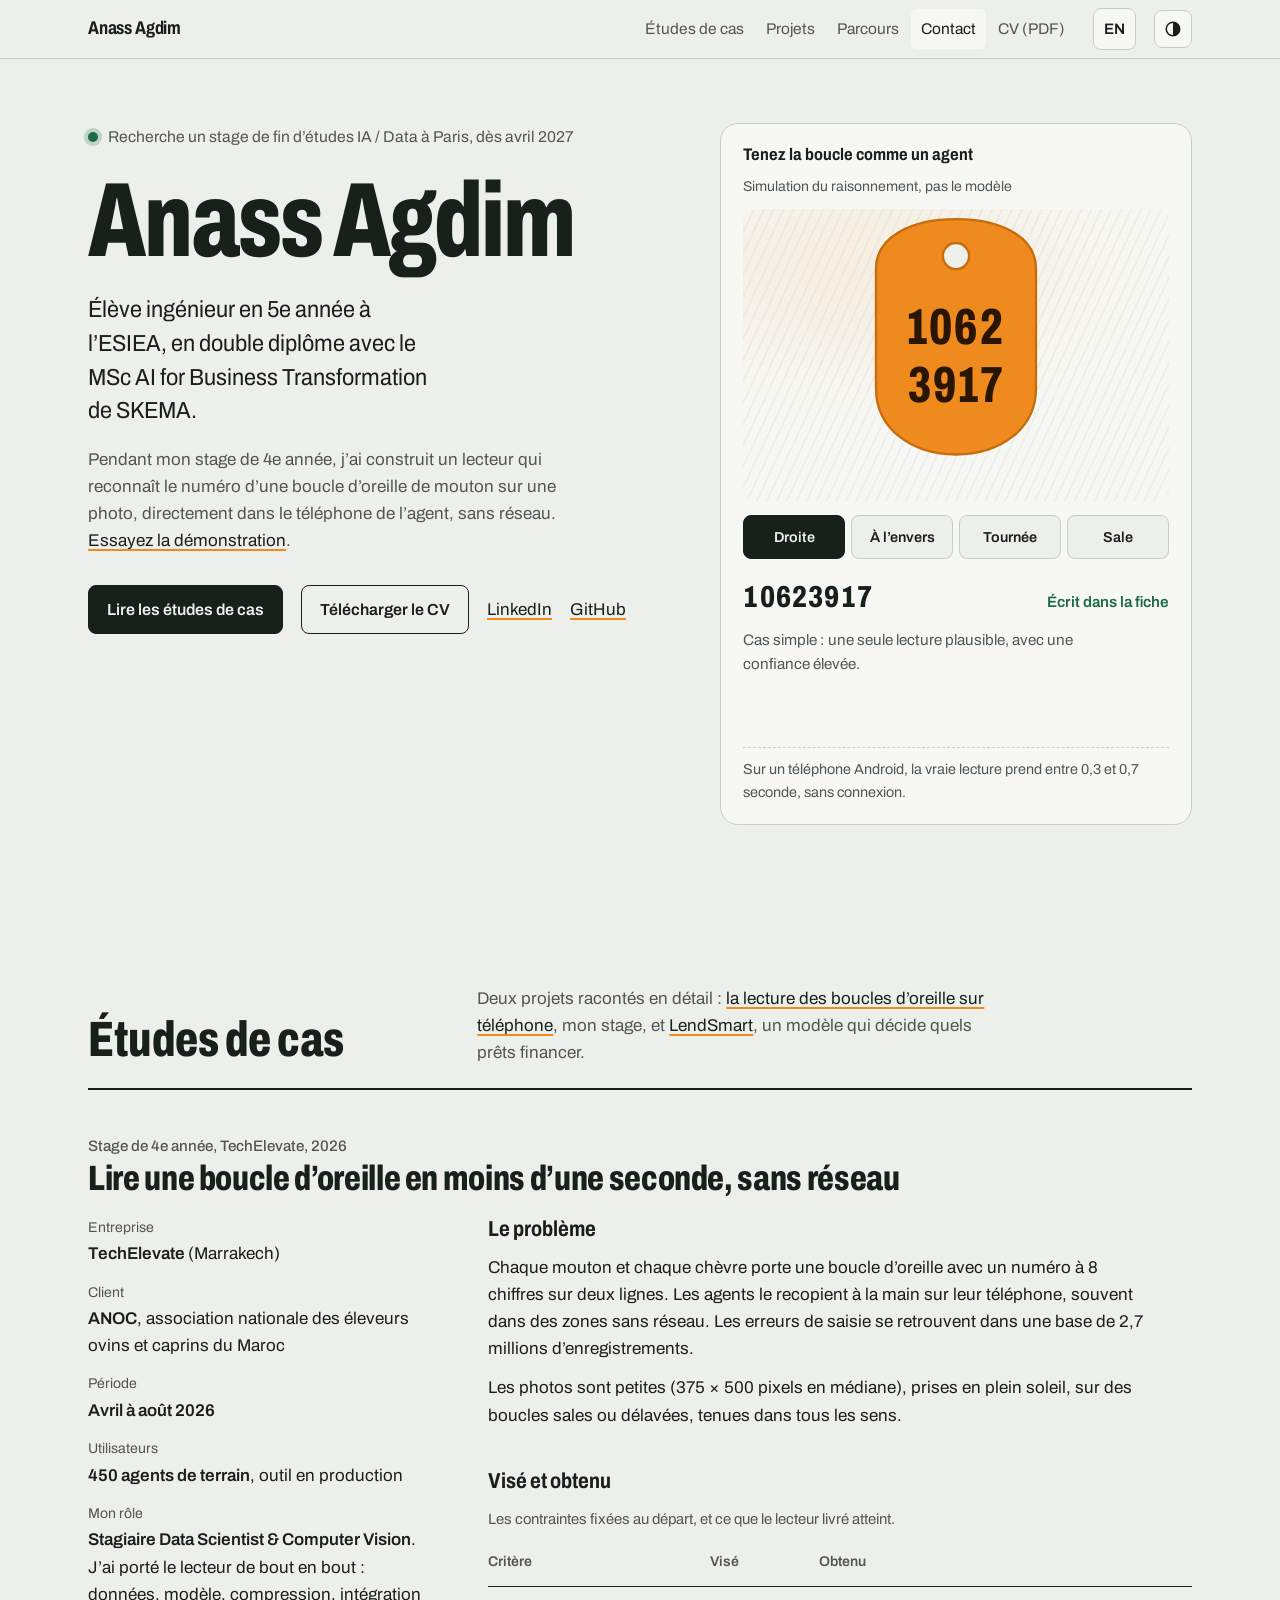
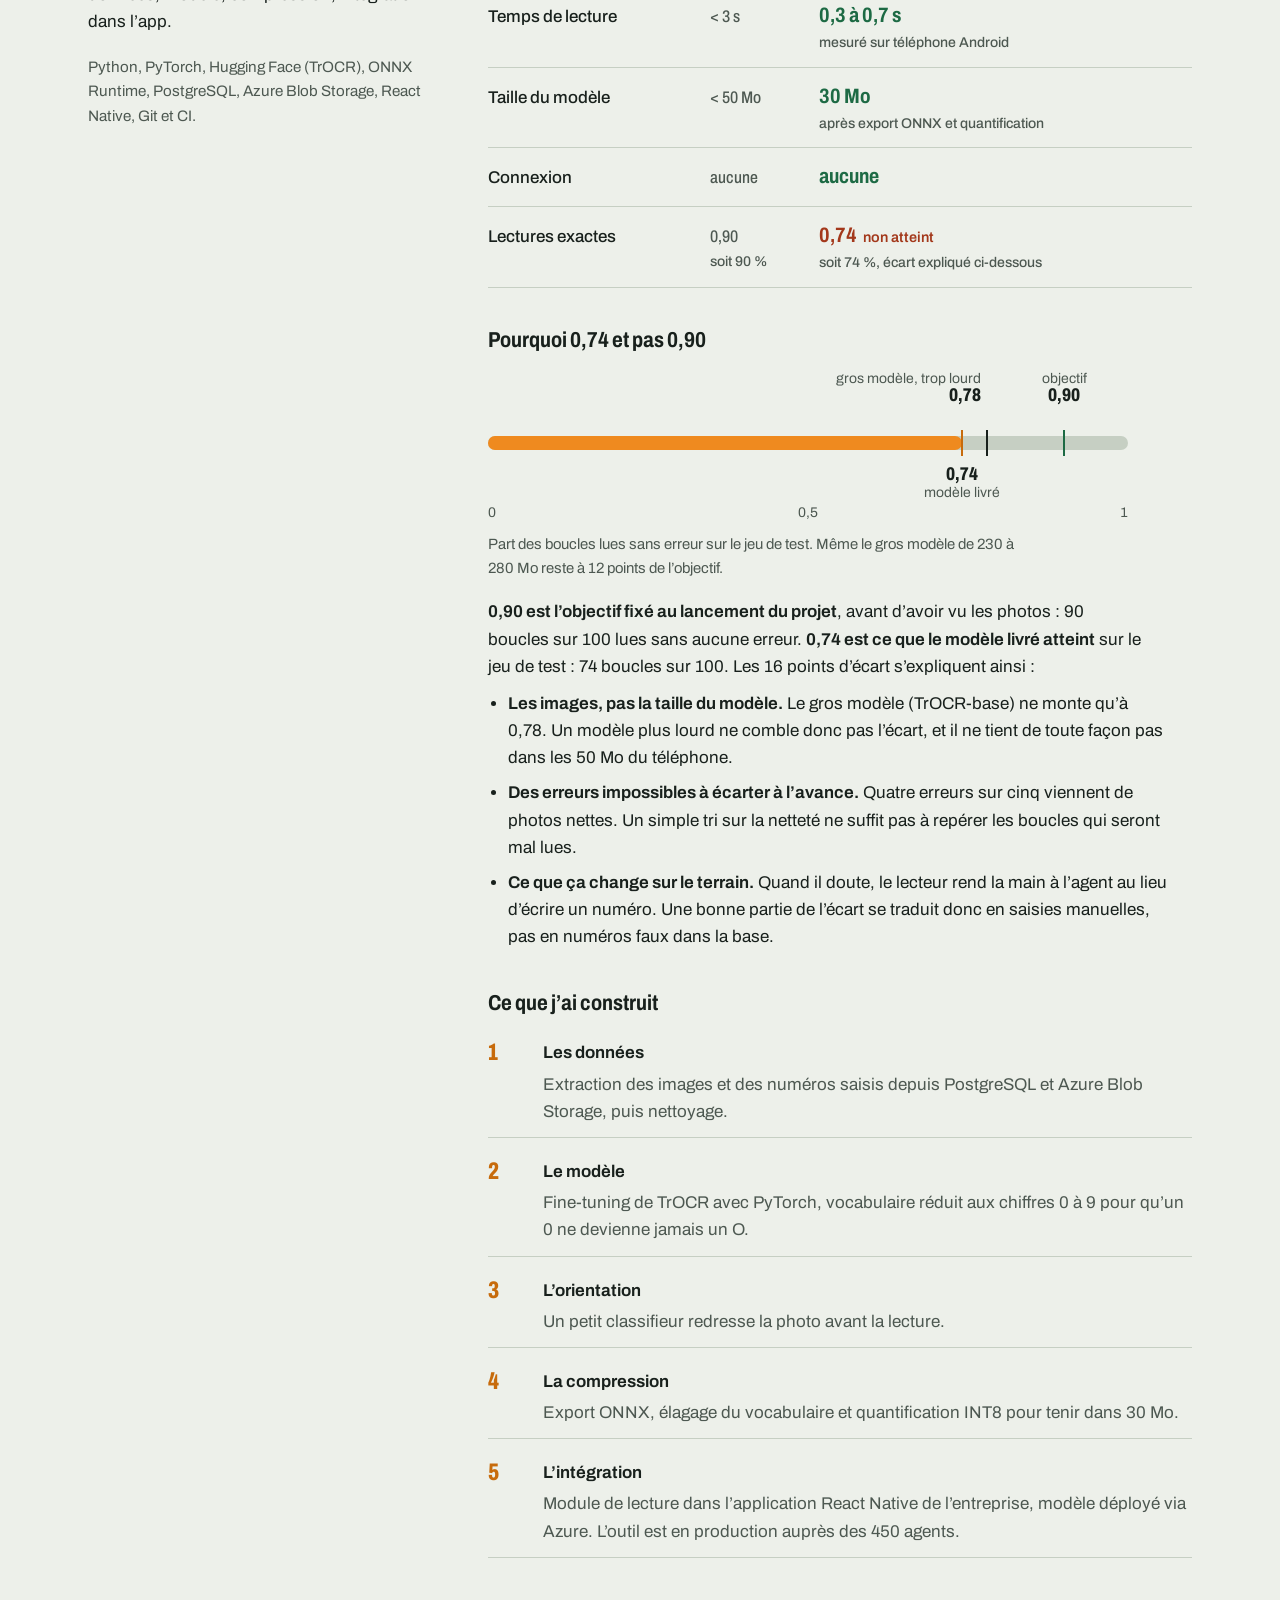
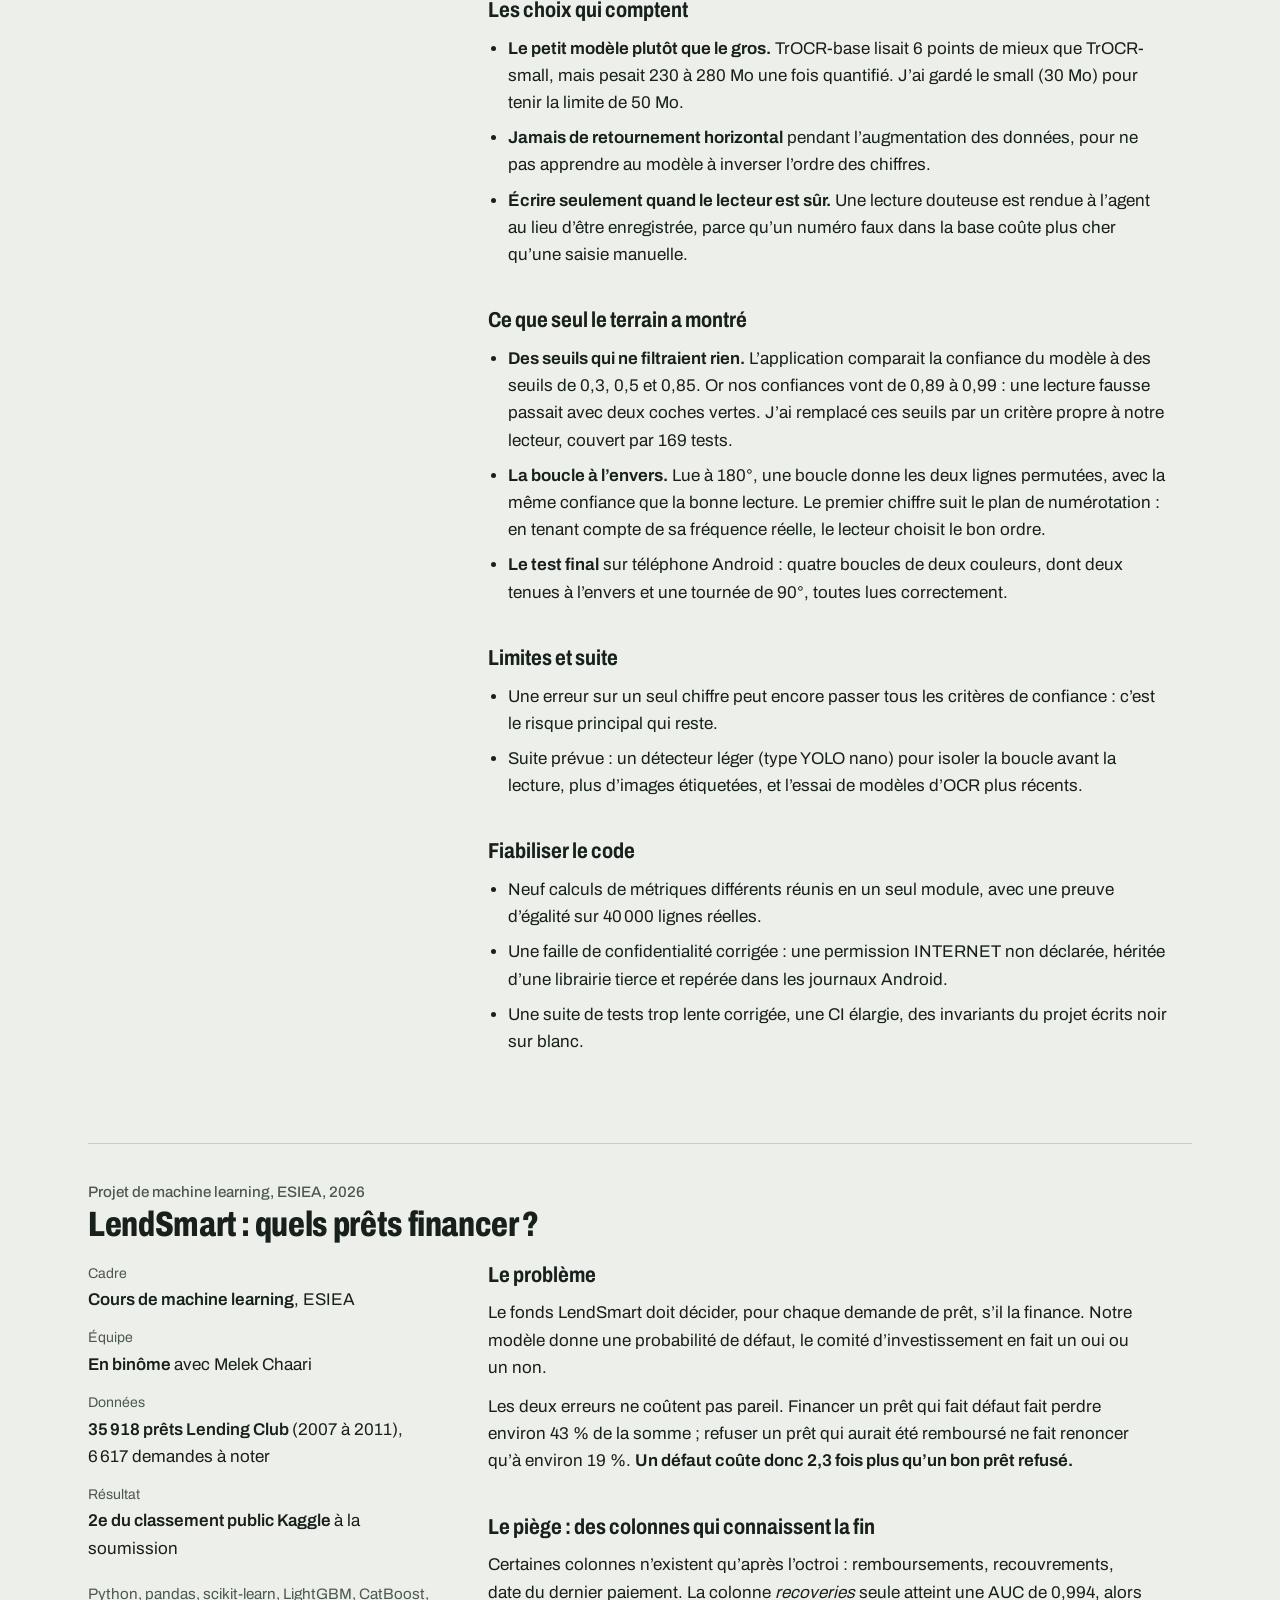
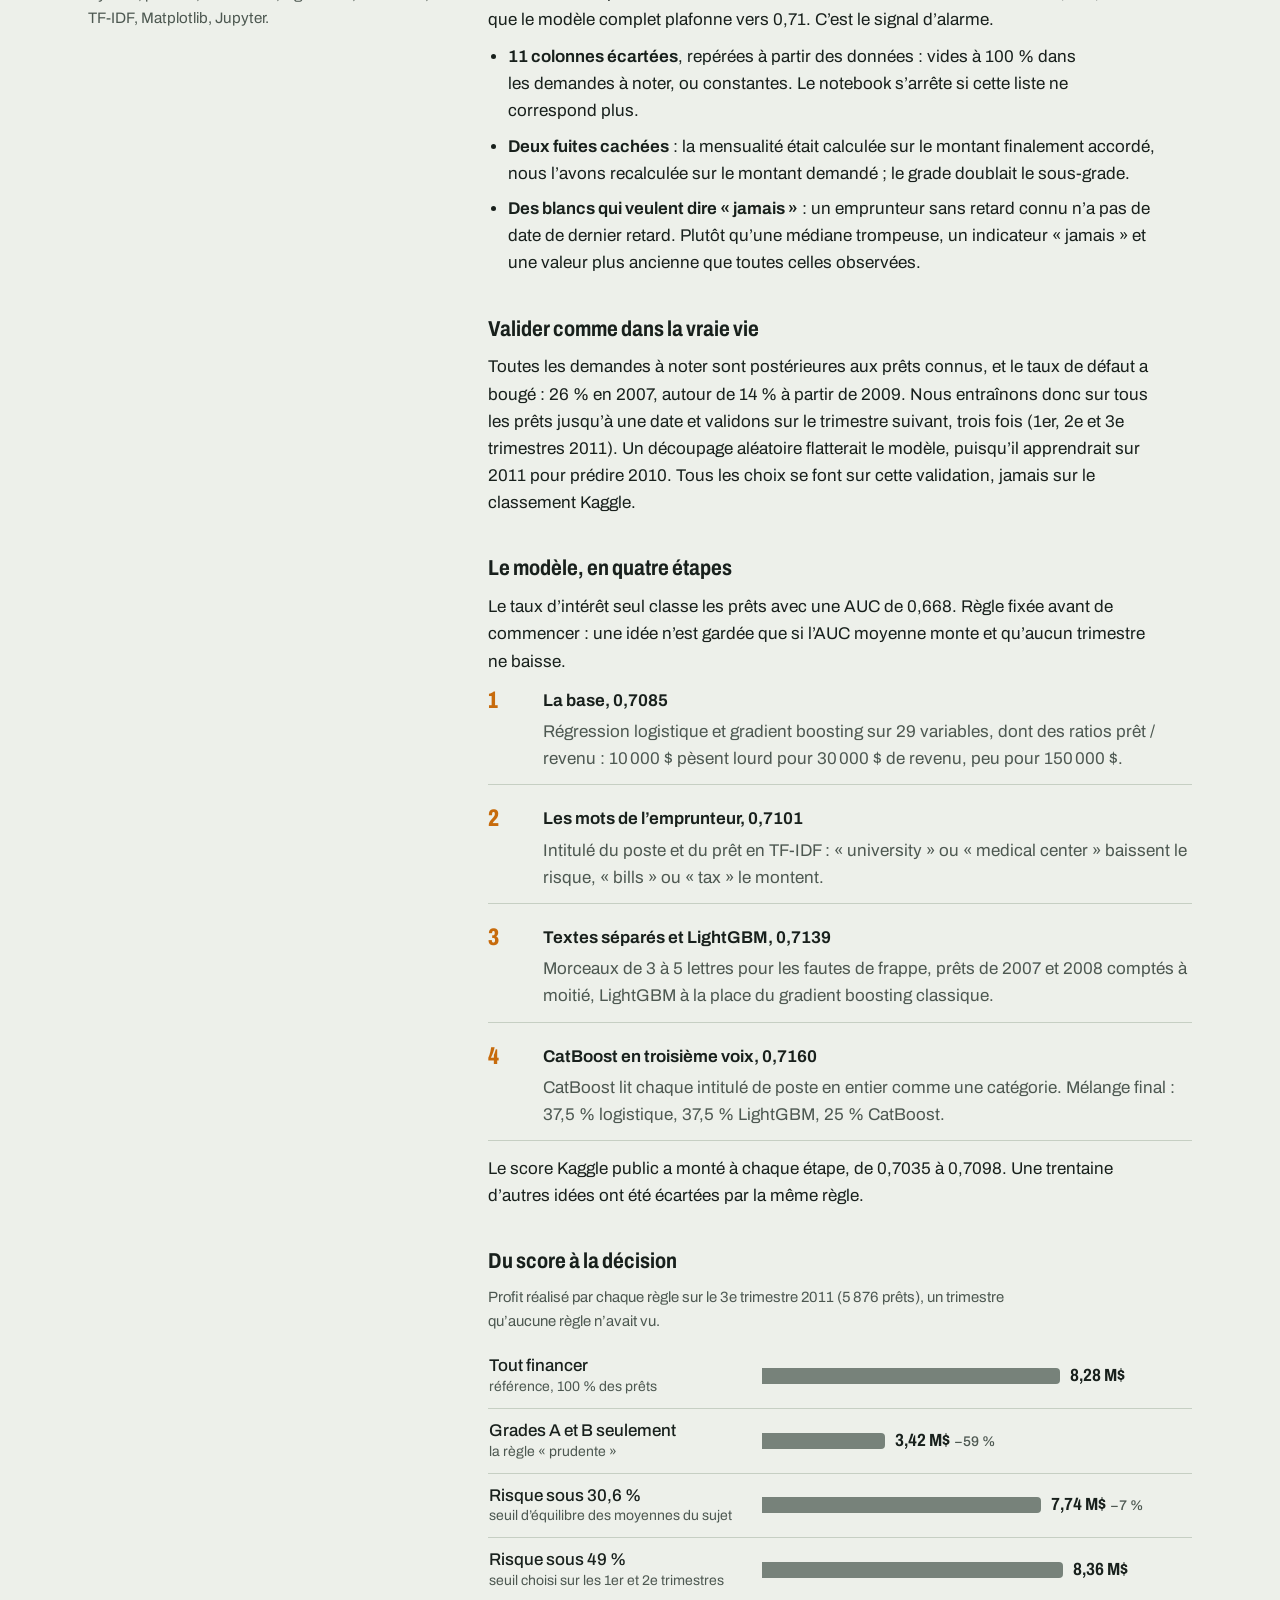
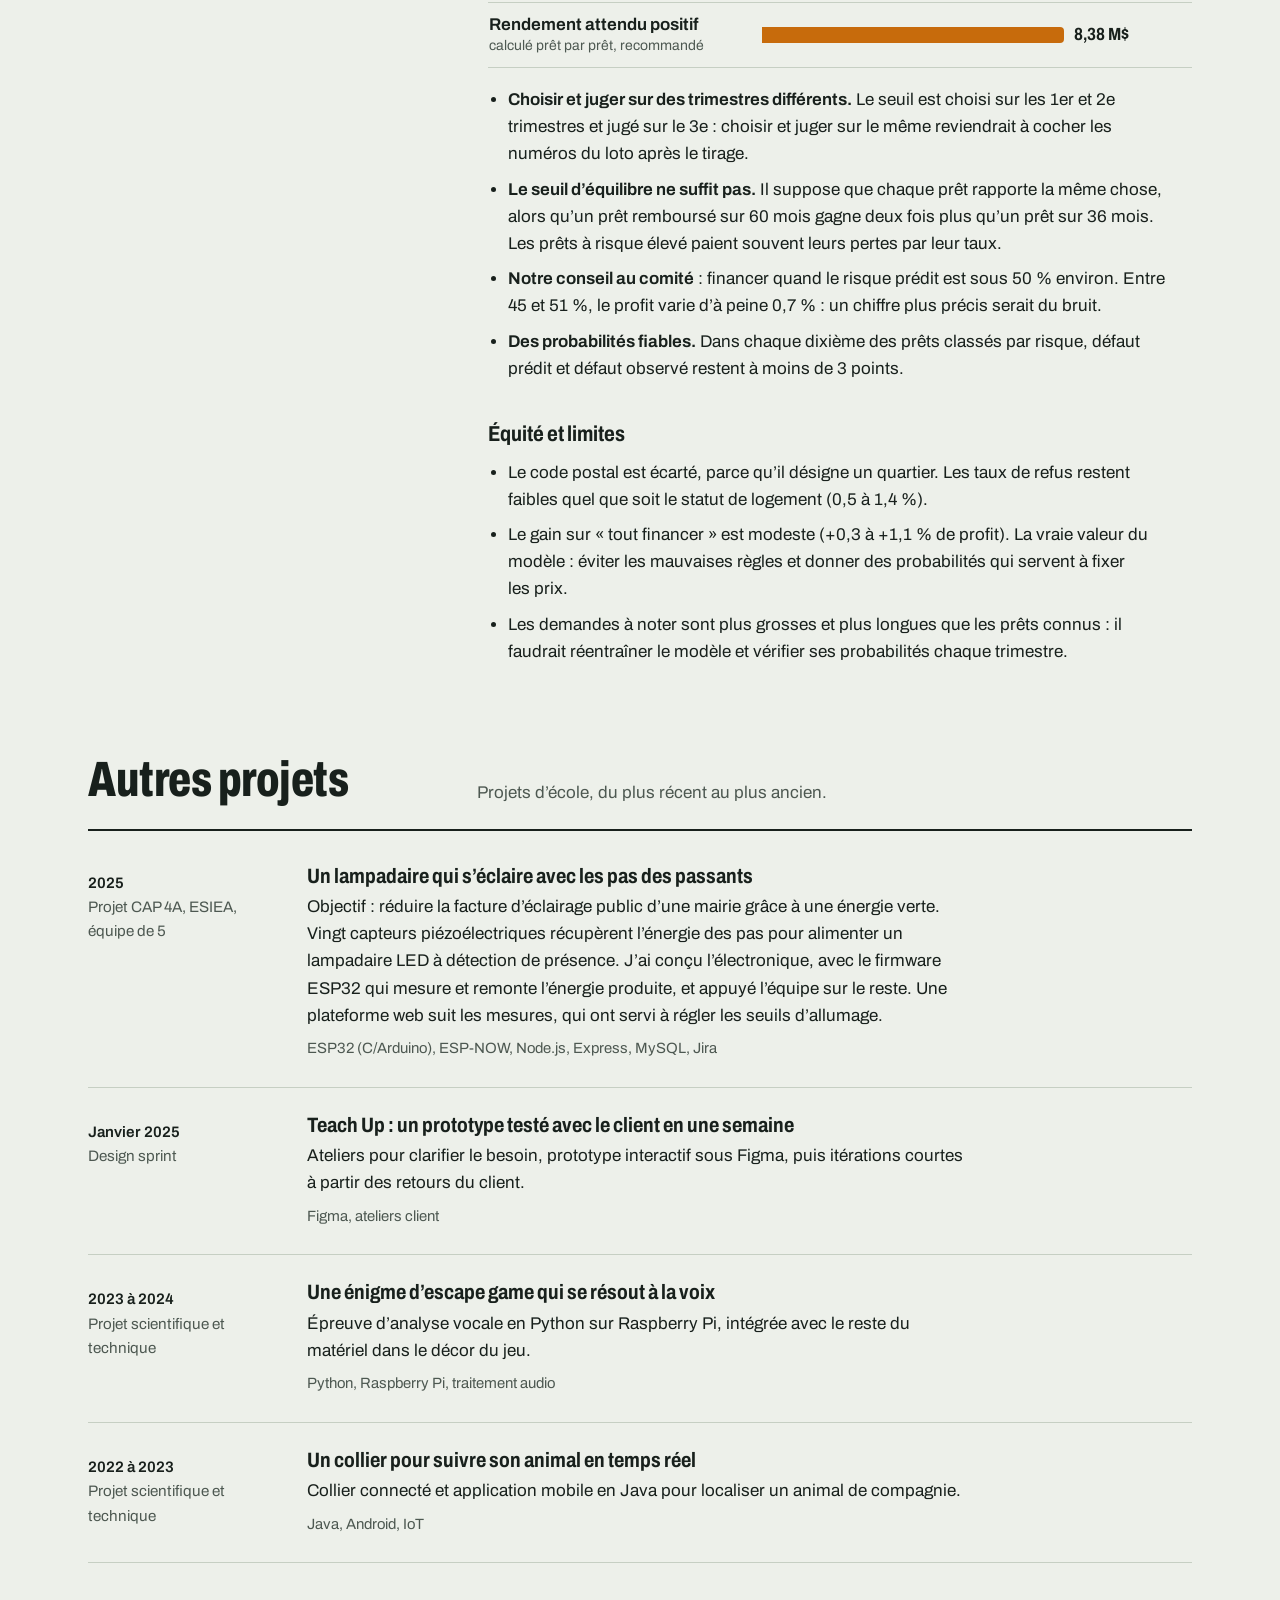
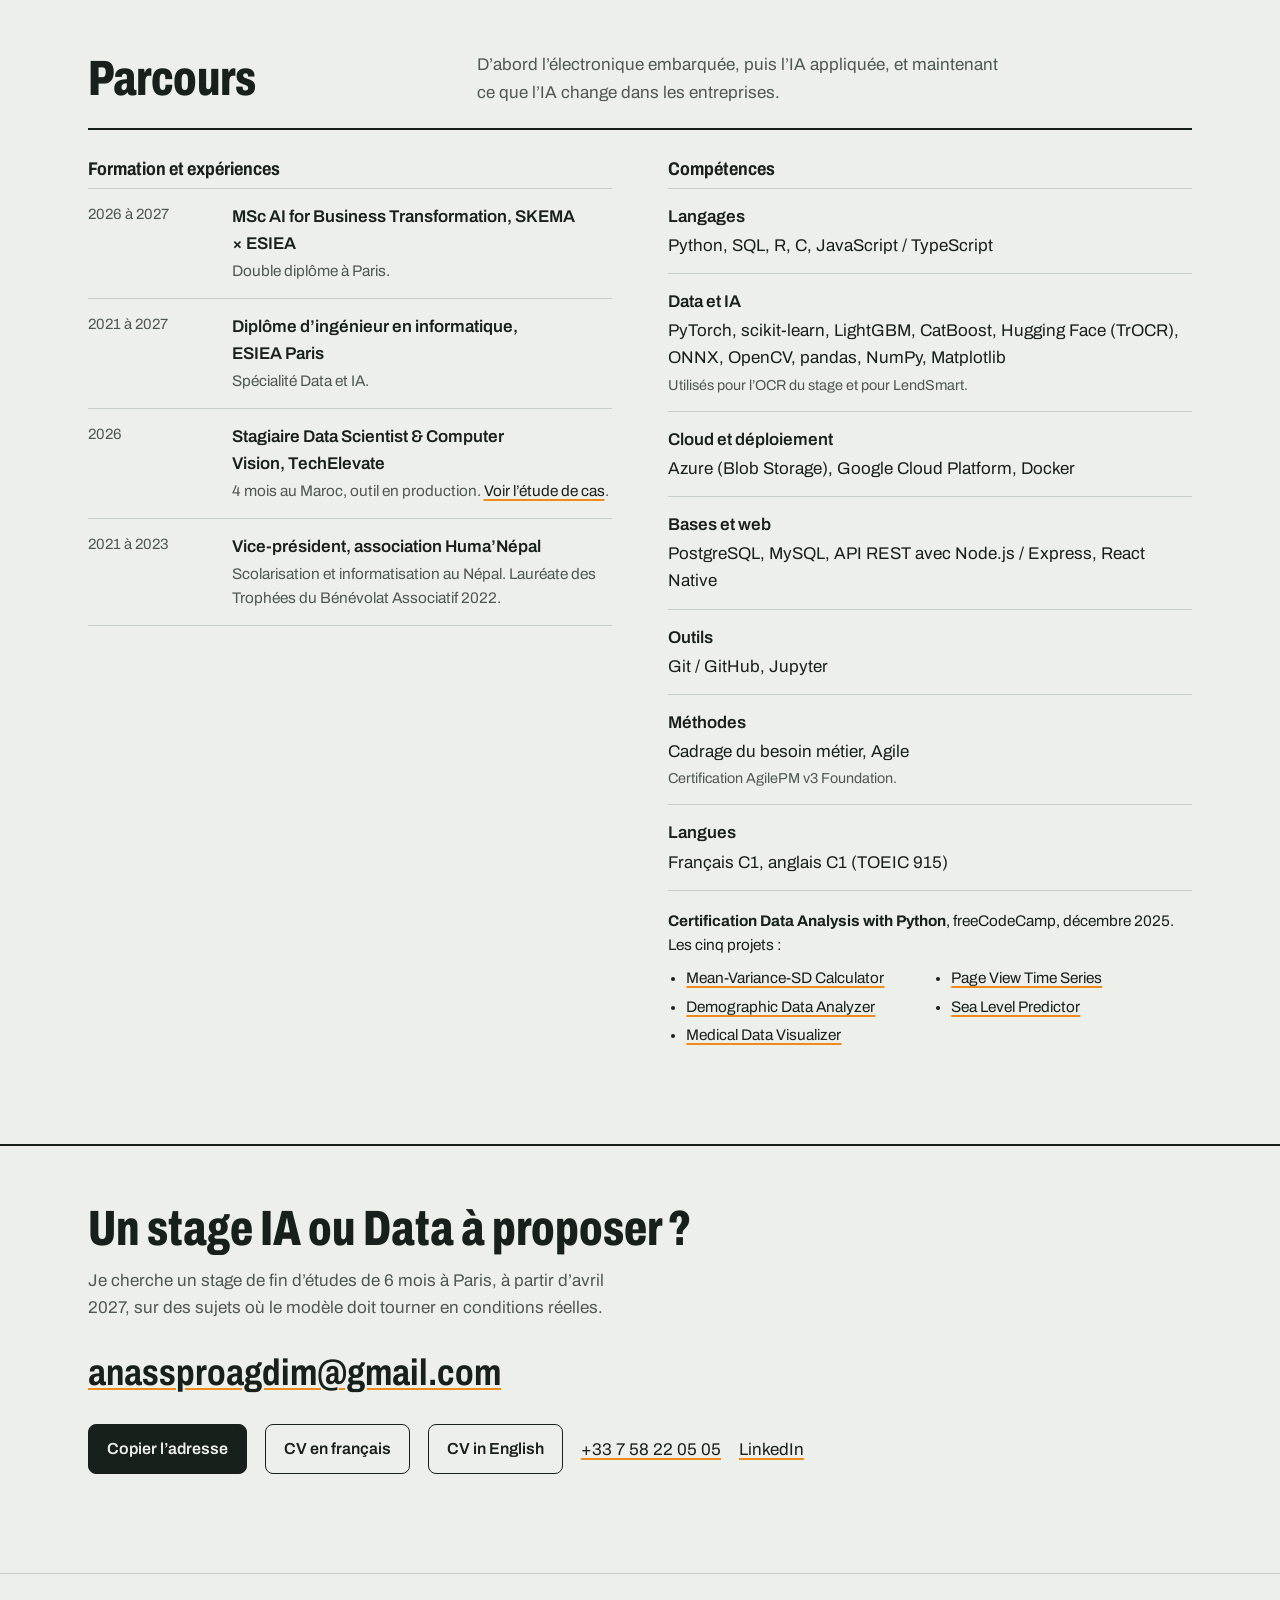
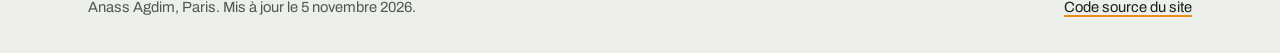
==== commit def99eaf: "Retrait du code du cours dans la fiche LendSmart" ====
--- a/index.html
+++ b/index.html
@@ -254,7 +254,7 @@
         <div class="case">
           <aside class="fiche" aria-label="Fiche du projet LendSmart">
             <dl>
-              <div><dt>Cadre</dt><dd>Cours de machine learning <span>(AI-INF5008), ESIEA</span></dd></div>
+              <div><dt>Cadre</dt><dd>Cours de machine learning<span>, ESIEA</span></dd></div>
               <div><dt>Équipe</dt><dd>En binôme <span>avec Melek Chaari</span></dd></div>
               <div><dt>Données</dt><dd>35 918 prêts Lending Club <span>(2007 à 2011), 6 617 demandes à noter</span></dd></div>
               <div><dt>Résultat</dt><dd>2e du classement public Kaggle <span>à la soumission</span></dd></div>
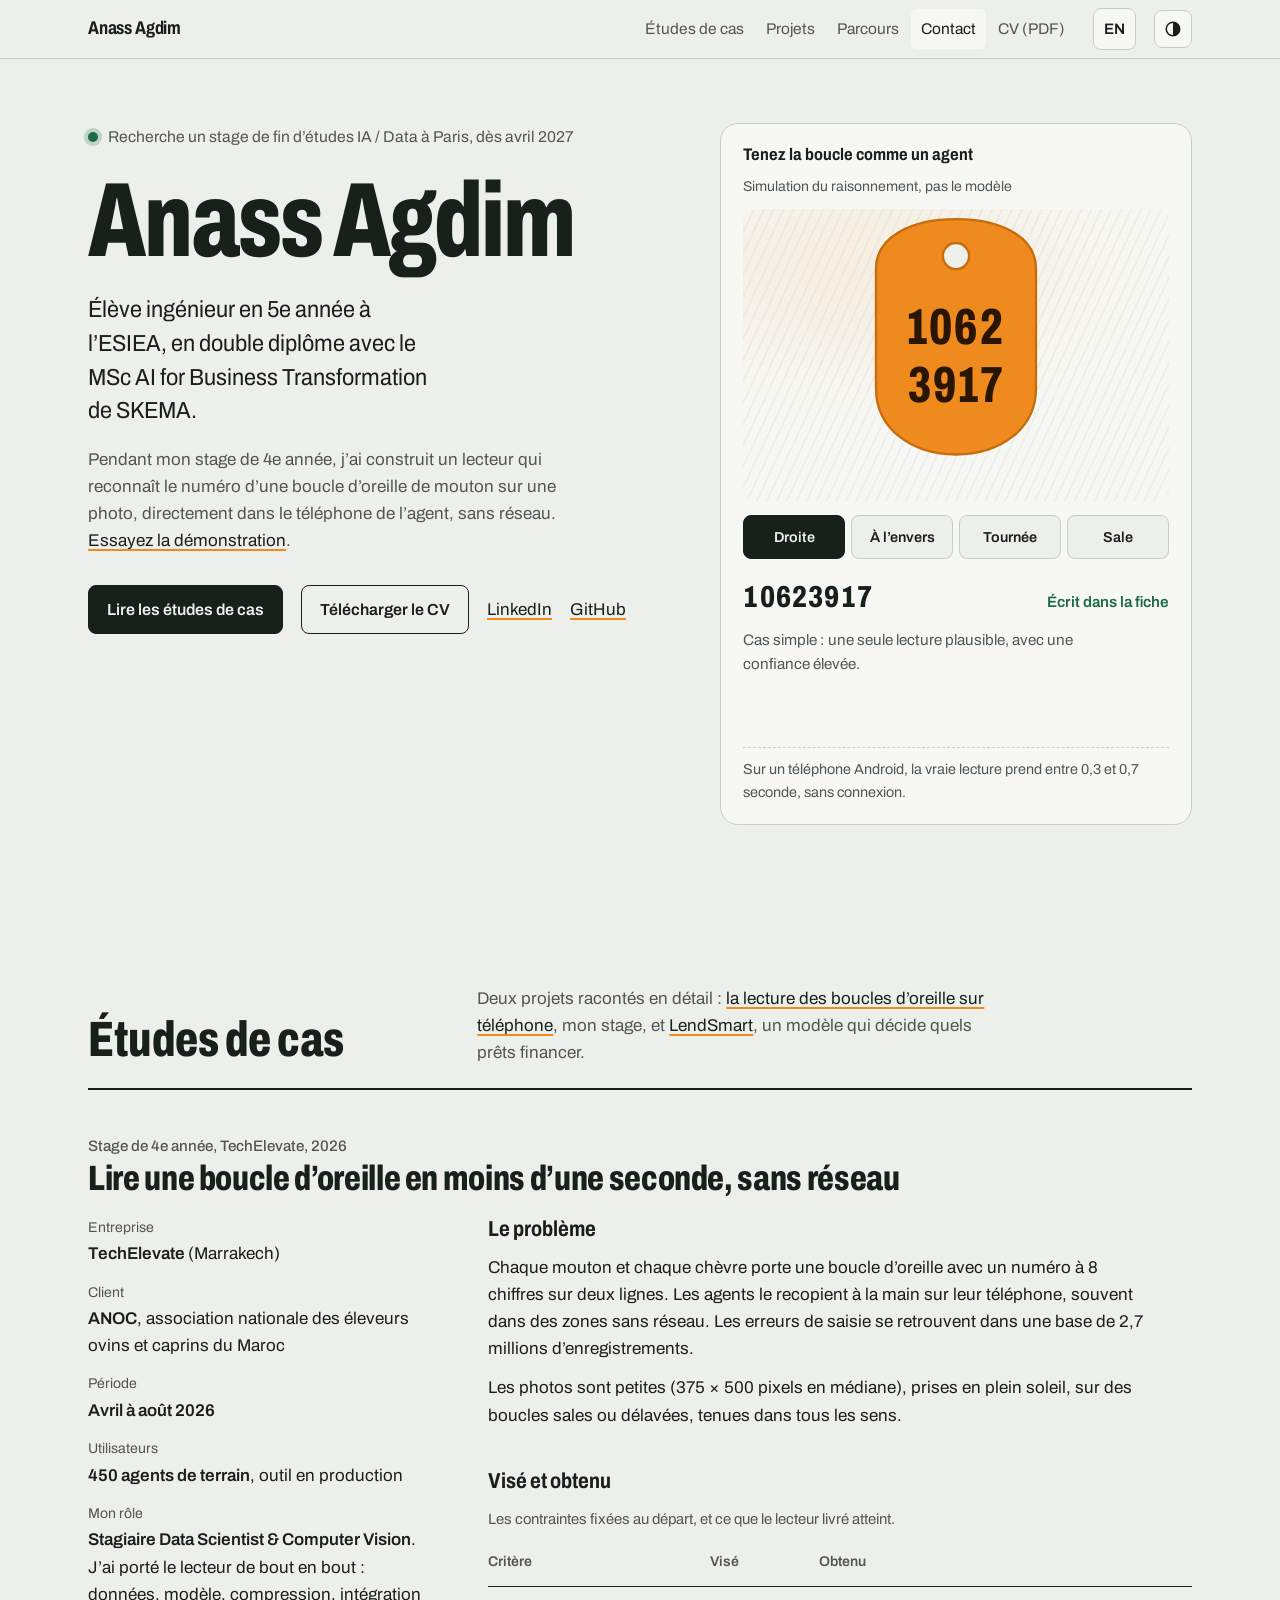
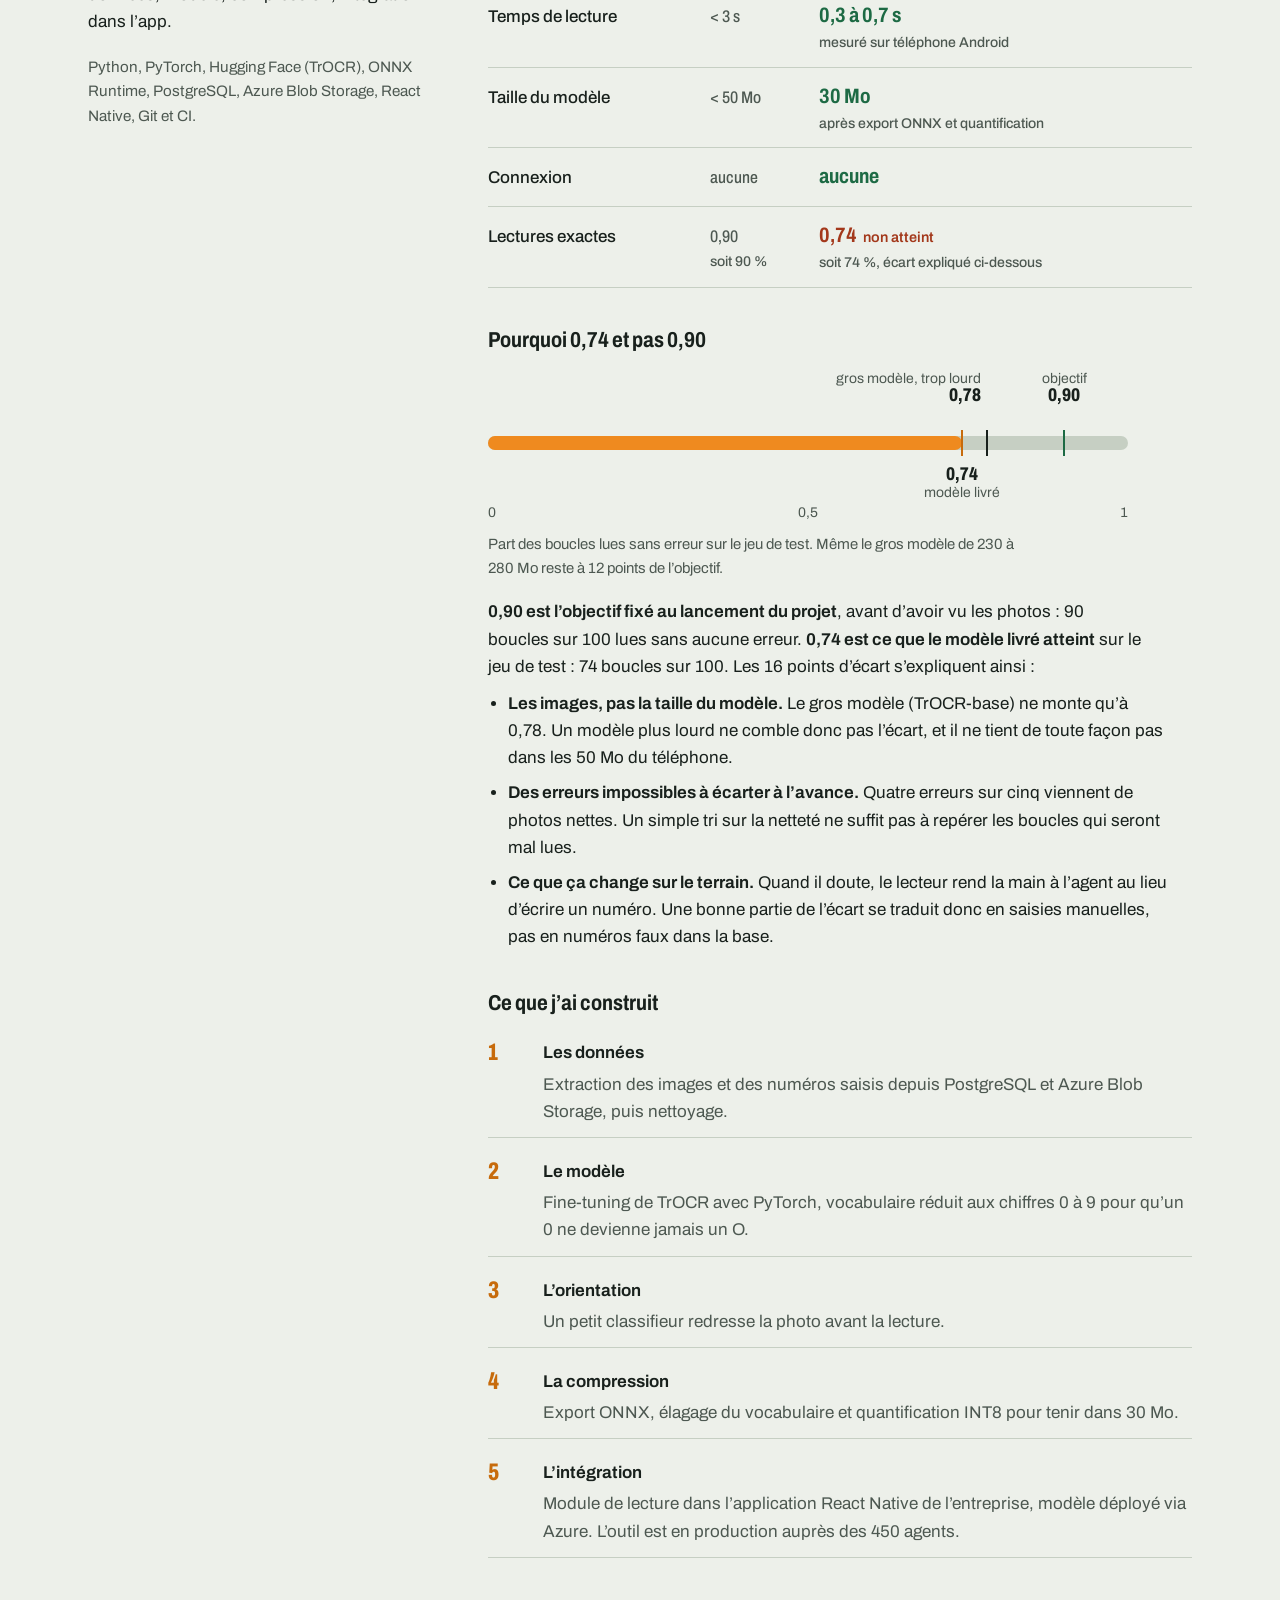
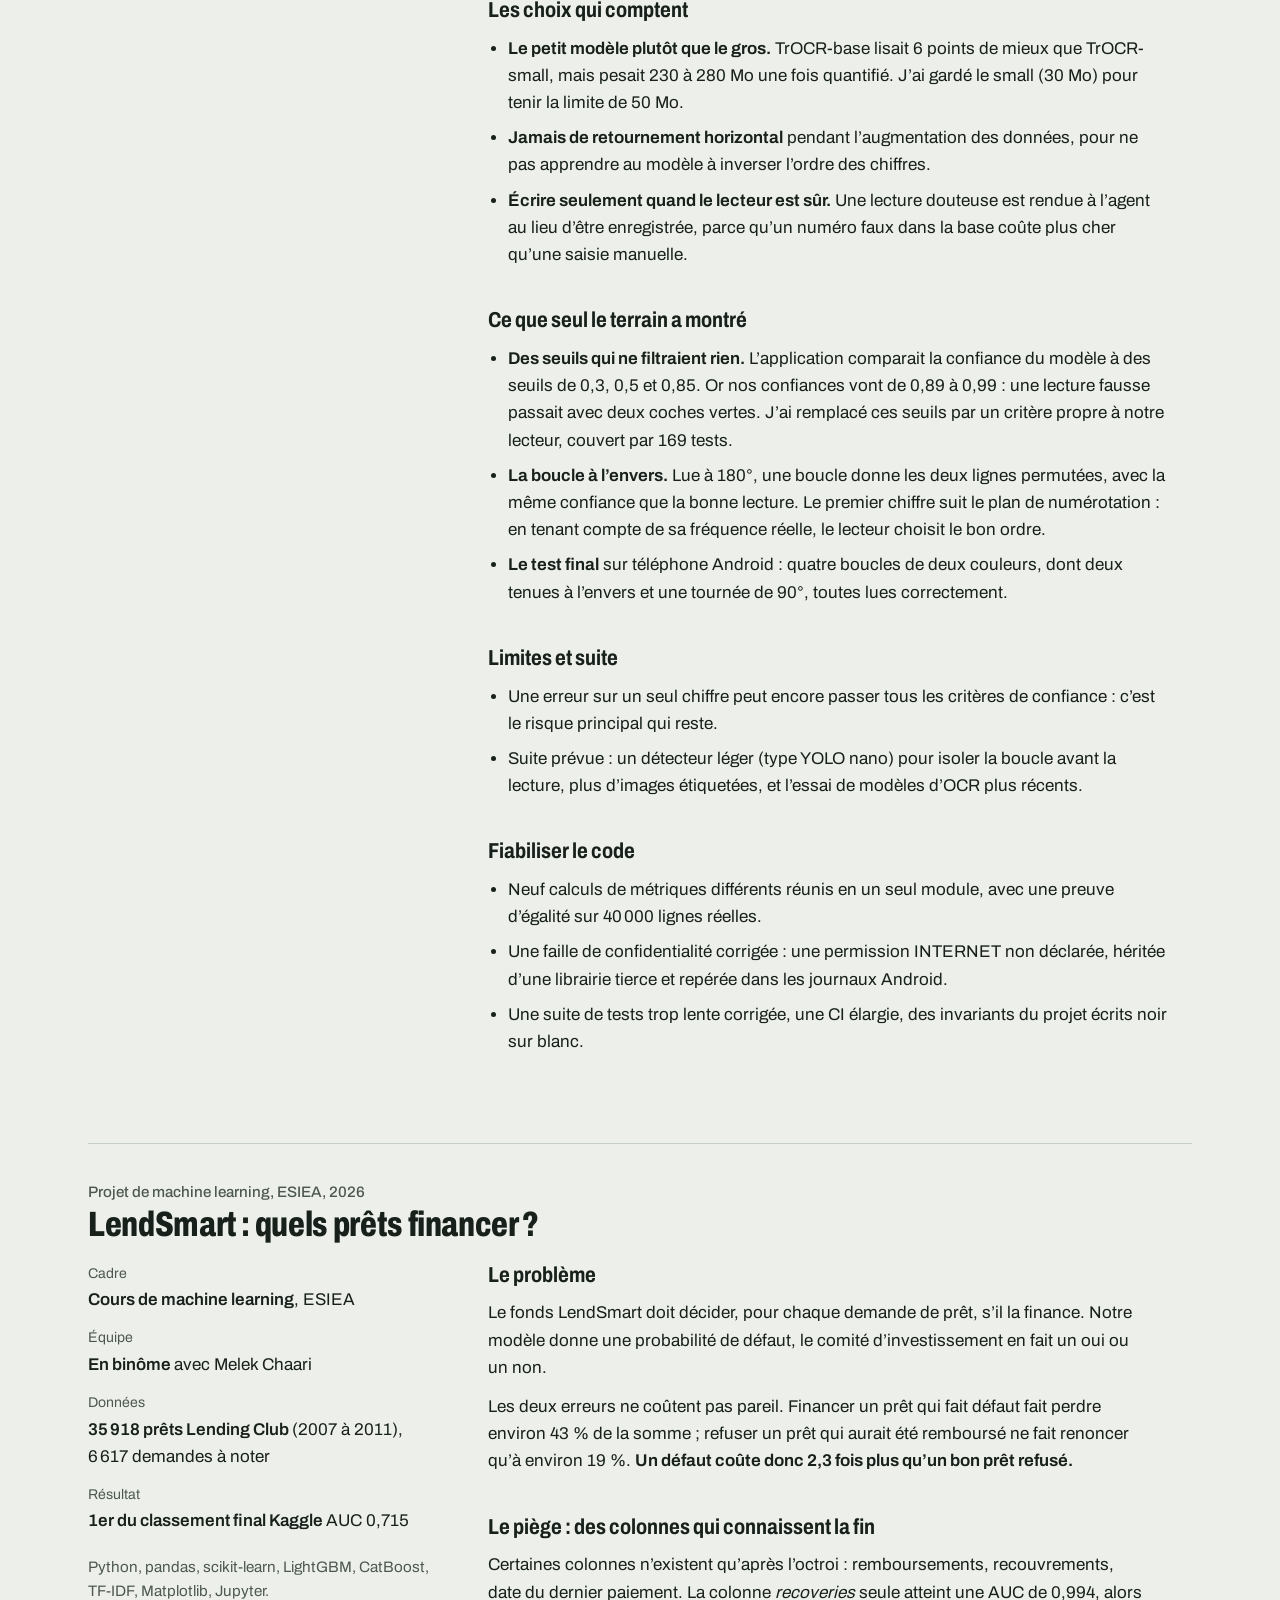
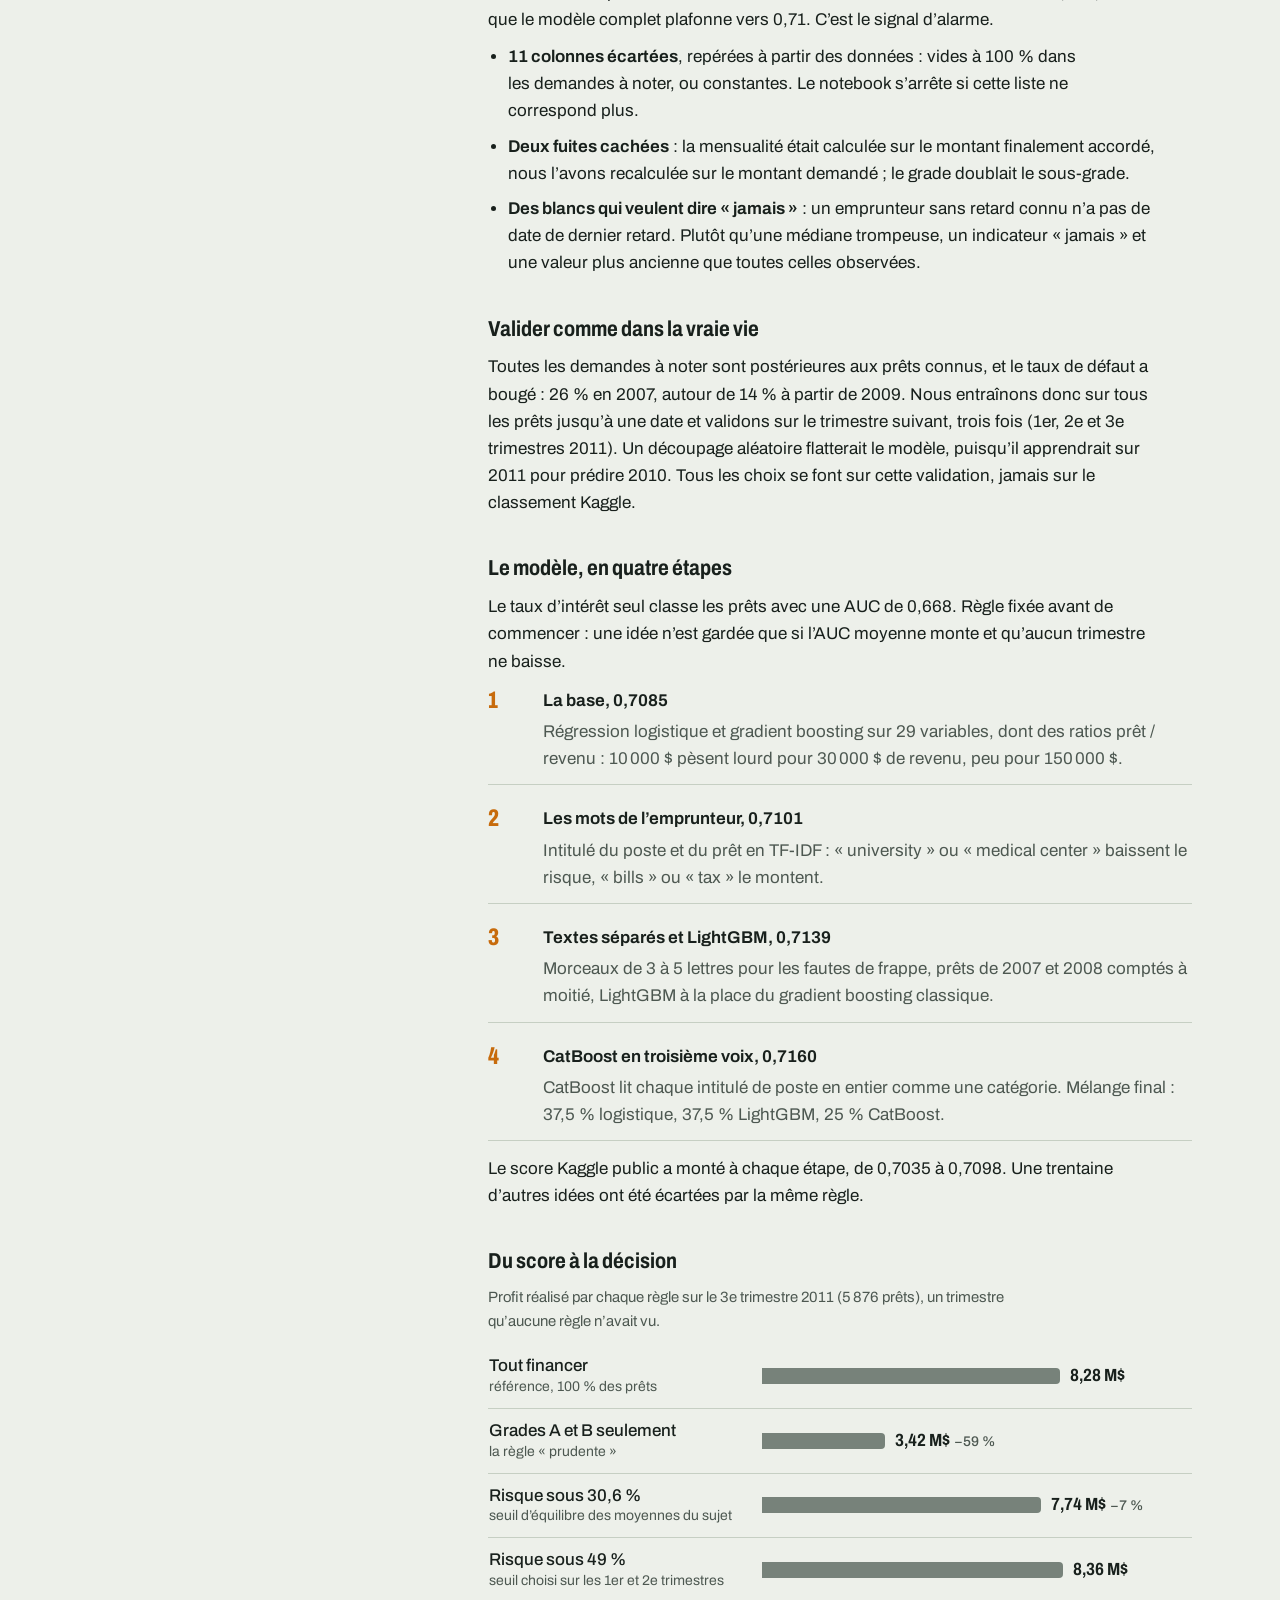
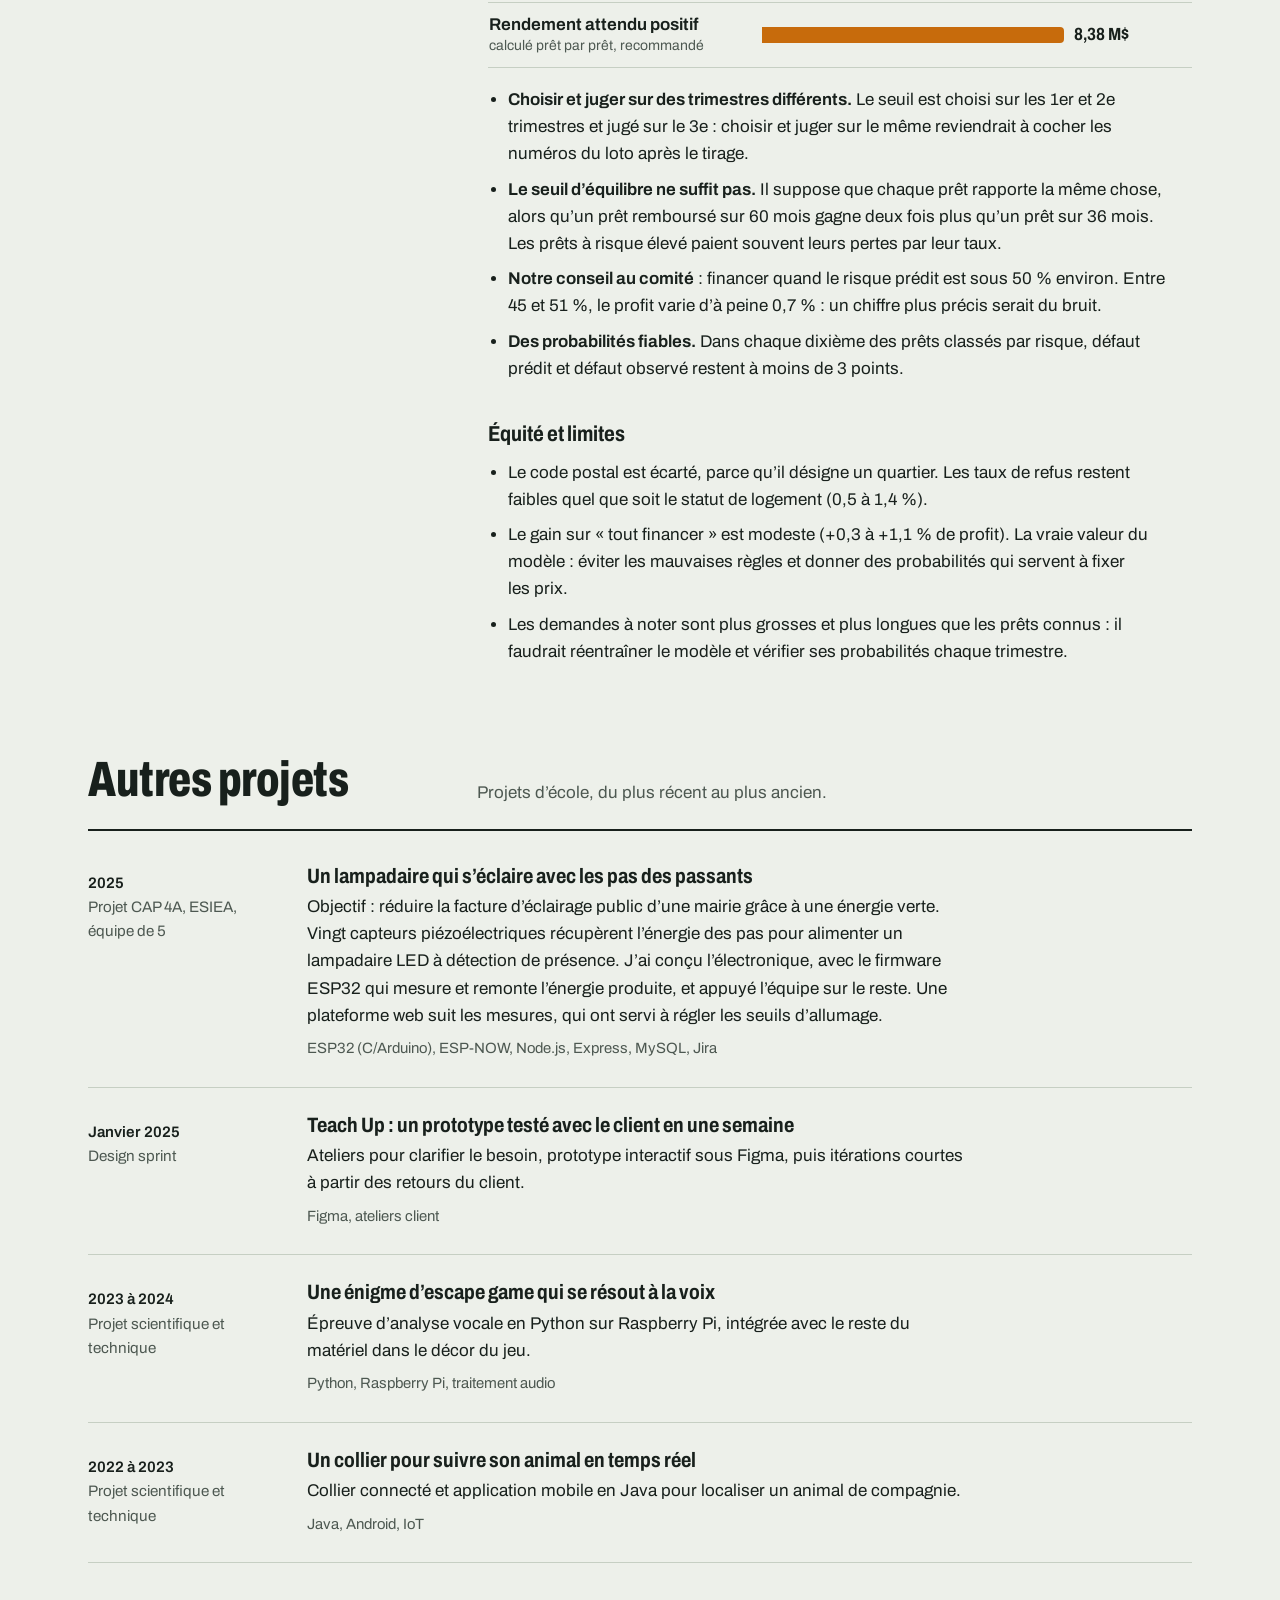
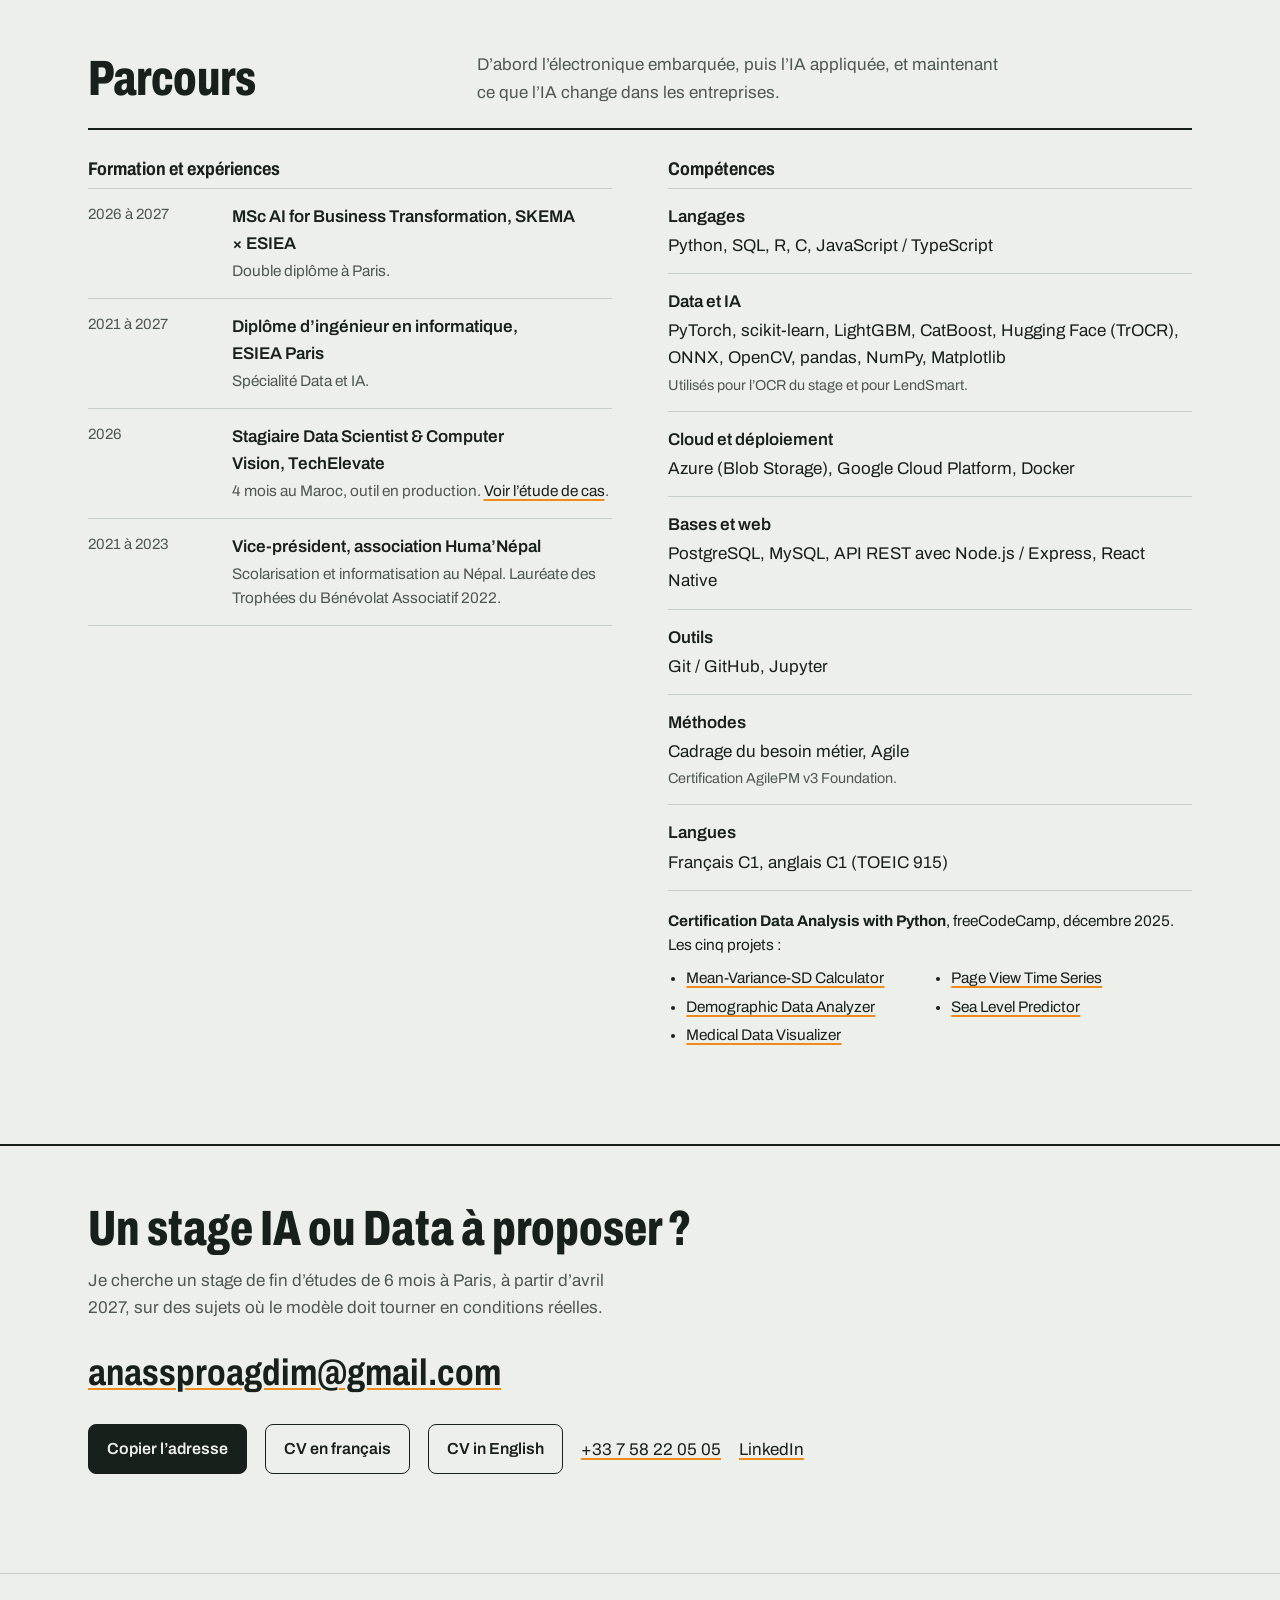
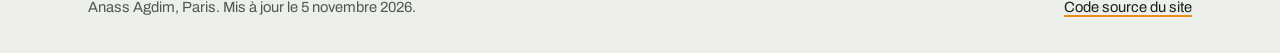
==== commit f33a798e: "Update Kaggle ranking result from 2nd to 1st" ====
--- a/index.html
+++ b/index.html
@@ -257,7 +257,7 @@
               <div><dt>Cadre</dt><dd>Cours de machine learning<span>, ESIEA</span></dd></div>
               <div><dt>Équipe</dt><dd>En binôme <span>avec Melek Chaari</span></dd></div>
               <div><dt>Données</dt><dd>35 918 prêts Lending Club <span>(2007 à 2011), 6 617 demandes à noter</span></dd></div>
-              <div><dt>Résultat</dt><dd>2e du classement public Kaggle <span>à la soumission</span></dd></div>
+              <div><dt>Résultat</dt><dd>1er du classement final Kaggle <span>AUC 0,715</span></dd></div>
             </dl>
             <p class="stack">Python, pandas, scikit-learn, LightGBM, CatBoost, TF-IDF, Matplotlib, Jupyter.</p>
           </aside>
